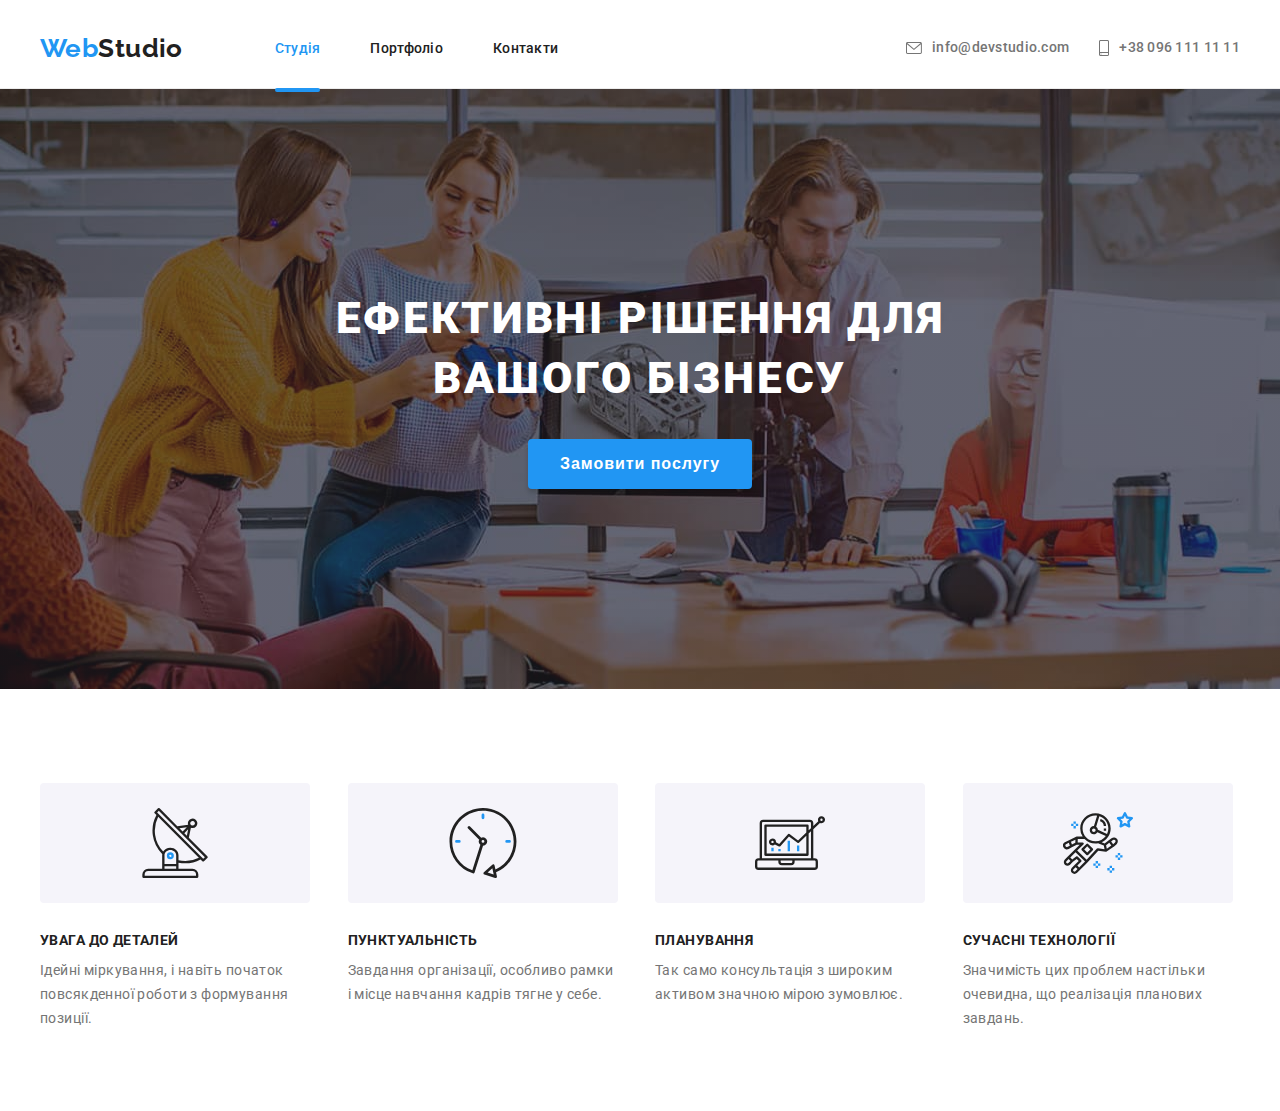
==== index.html @ a14f1b4a "Адаптує секцію Benefits" ====
<!DOCTYPE html>
<html lang="uk">

<head>
    <meta charset="UTF-8">
    <meta http-equiv="X-UA-Compatible" content="IE=edge">
    <meta name="viewport" content="width=device-width, initial-scale=1.0">
    <title>Webstudio</title>
    <link rel="stylesheet" href="https://cdnjs.cloudflare.com/ajax/libs/modern-normalize/1.1.0/modern-normalize.min.css"
        integrity="sha512-wpPYUAdjBVSE4KJnH1VR1HeZfpl1ub8YT/NKx4PuQ5NmX2tKuGu6U/JRp5y+Y8XG2tV+wKQpNHVUX03MfMFn9Q=="
        crossorigin="anonymous" referrerpolicy="no-referrer" />
    <link
        href="https://fonts.googleapis.com/css2?family=Raleway:wght@700&family=Roboto:wght@400;500;700;900&display=swap"
        rel="stylesheet" />
    <link rel="stylesheet" href="./css/main.min.css">
</head>

<body class="page">
    <header class="header">
        <div class="header__container container">
            <nav class="header__nav">
                <a class="logo" href="./index.html">Web<span class="header__logo">Studio</span></a>
                <ul class="header__list list">
                    <li><a class="header__item current" href="./index.html">Студія</a></li>
                    <li><a class="header__item" href="./portfolio.html">Портфоліо</a></li>
                    <li><a class="header__item" href="#">Контакти</a></li>
                </ul>
            </nav>

            <ul class="header__contacts list">
                <li class="header__contact-item">
                    <a class="header__email" href="mailto:info@devstudio.com" aria-label="mail">
                        <svg class="icon-mail" width="16" height="12">
                            <use href="./images/icons.svg#icon-envelope"></use>
                        </svg>
                        <span>info@devstudio.com</span>
                    </a>
                </li>
                <li class="header__contact-item">
                    <a class="contact__phone" href="tel:+380961111111">
                        <svg class="icon-phone" width="10" height="16">
                            <use href="./images/icons.svg#icon-smartphone"></use>
                        </svg>
                        <span>+38 096 111 11 11</span>
                    </a>
                </li>
            </ul>
        </div>
    </header>

    <main>
        <!-- hero -->
        <section class="hero">
            <div class="hero__content container">
                <h1 class="hero__title">Ефективні рішення для <br>вашого бізнесу</h1>
                <button class="hero__btn button" type="button" data-modal-open>Замовити послугу</button>
            </div>
        </section>

        <!-- benefits -->
        <section class="benefits section">
            <div class="benefits__content container">
                <h2 class="section__title visually-hidden">Наші переваги</h2>

                <ul class="benefits__list list">
                    <li class="benefits__item">
                        <div class="svg-box">
                            <svg class="icon-antenna" width="70" height="70">
                                <use href="./images/icons.svg#icon-antenna-1"></use>
                            </svg>
                        </div>
                        <div class="benefits__description">
                            <h3 class="benefits__item-title">УВАГА ДО ДЕТАЛЕЙ</h3>
                            <p class="benefits__text">Ідейні міркування, і навіть початок повсякденної роботи з формування
                                позиції.</p>
                        </div>
                    </li>
                    <li class="benefits__item">
                        <div class="svg-box">
                            <svg class="icon-clock-1" width="70" height="70">
                                <use href="./images/icons.svg#icon-clock-1"></use>
                            </svg>
                        </div>
                        <div class="benefits__description">
                            <h3 class="benefits__item-title">ПУНКТУАЛЬНІСТЬ</h3>
                            <p class="benefits__text">Завдання організації, особливо рамки і місце навчання кадрів тягне у себе.
                            </p>
                        </div>
                    </li>
                    <li class="benefits__item">
                        <div class="svg-box">
                            <svg class="icon-diagram-1" width="70" height="70">
                                <use href="./images/icons.svg#icon-diagram-1"></use>
                            </svg>
                        </div>
                        <div class="benefits__description">
                            <h3 class="benefits__item-title">ПЛАНУВАННЯ</h3>
                            <p class="benefits__text">Так само консультація з широким активом значною мірою зумовлює.</p>
                        </div>
                    </li>
                    <li class="benefits__item">
                        <div class="svg-box">
                            <svg class="icon-astronaut-1" width="70" height="70">
                                <use href="./images/icons.svg#icon-astronaut-1"></use>
                            </svg>
                        </div>
                        <div class="benefits__description">
                            <h3 class="benefits__item-title">СУЧАСНІ ТЕХНОЛОГІЇ</h3>
                            <p class="benefits__text">Значимість цих проблем настільки очевидна, що реалізація планових завдань.
                            </p>
                        </div>
                    </li>
                </ul>
            </div>
        </section>

        <!-- services -->
        <!-- <section class="services section">
            <div class="services__container container">
                <h2 class="section__title">Чим ми займаємося</h2>

                <ul class="services__list list">
                    <li class="services__items">
                        <div class="services__item">
                            <img class="services__img" src="./images/picture1.jpg" alt="Написання коду" width="370" />
                            <p class="services__description">Десктопні додатки</p>
                        </div>
                    </li>
                    <li class="services__items">
                        <div class="services__item">
                            <img class="services__img" src="./images/picture2.jpg" alt="Розробка мобільних додатків" width="370" />
                            <p class="services__description">Мобільні додатки</p>
                        </div>
                    </li>
                    <li class="services__items">
                        <div class="services__item">
                            <img class="services__img" src="./images/picture3.jpg" alt="Дизайн" width="370" />
                            <p class="services__description">Дизайнерські рішення</p>
                        </div>
                    </li>

                </ul>
            </div>
        </section> -->

        <!-- team -->
        <!-- <section class="team section">
            <div class="team__container container">
                <h2 class="section__title">Наша команда</h2>
        
                <ul class="team__list list">
                    <li class="team__member">
                        <img class="team__img" src="./images/team1.jpg" alt="Співробітник компанії" width="270" />
                        <div class="team__item">
                            <h3 class="team__name title">Ігор Дем'яненко</h3>
                            <p class="team__position">Product Designer</p>
                            <ul class="social-list">
                                <li class="social-link-item">
                                    <a class="social-link members-link" href="https://www.instagram.com/" aria-label="link to instagram">
                                        <svg class="icon-svg" width="20" height="20">
                                            <use href="./images/icons.svg#icon-instagram-2"></use>
                                        </svg>
                                    </a>
                                </li>
                                <li class="social-link-item">
                                    <a class="social-link members-link" href="https://www.twitter.com/" aria-label="link to twitter">
                                        <svg class="icon-svg" width="20" height="20">
                                            <use href="./images/icons.svg#icon-twitter-1"></use>
                                        </svg>
                                    </a>
                                </li>
                                <li class="social-link-item">
                                    <a class="social-link members-link" href="https://www.facebook.com/" aria-label="link to facebook">
                                        <svg class="icon-svg" width="20" height="20">
                                            <use href="./images/icons.svg#icon-facebook-1"></use>
                                        </svg>
                                    </a>
                                </li>
                                <li class="social-link-item">
                                    <a class="social-link members-link" href="https://www.linkedin.com/" aria-label="link to linkedin">
                                        <svg class="icon-svg" width="20" height="20">
                                            <use href="./images/icons.svg#icon-linkedin-1"></use>
                                        </svg>
                                    </a>
                                </li>
                            </ul>
                        </div>
                    </li>

                    <li class="team__member">
                        <img class="team__img" src="./images/team2.jpg" alt="Співробітник компанії" width="270" />
                        <div class="team__item">
                            <h3 class="team__name title">Ольга Рєпіна</h3>
                            <p class="team__position">Frontend Developer</p>
                            <ul class="social-list">
                                <li class="social-link-item">
                                    <a class="social-link members-link" href="https://www.instagram.com/" aria-label="link to instagram">
                                        <svg class="icon-svg" width="20" height="20">
                                            <use href="./images/icons.svg#icon-instagram-2"></use>
                                        </svg>
                                    </a>
                                </li>
                                <li class="social-link-item">
                                    <a class="social-link members-link" href="https://www.twitter.com/" aria-label="link to twitter">
                                        <svg class="icon-svg" width="20" height="20">
                                            <use href="./images/icons.svg#icon-twitter-1"></use>
                                        </svg>
                                    </a>
                                </li>
                                <li class="social-link-item">
                                    <a class="social-link members-link" href="https://www.facebook.com/" aria-label="link to facebook">
                                        <svg class="icon-svg" width="20" height="20">
                                            <use href="./images/icons.svg#icon-facebook-1"></use>
                                        </svg>
                                    </a>
                                </li>
                                <li class="social-link-item">
                                    <a class="social-link members-link" href="https://www.linkedin.com/" aria-label="link to linkedin">
                                        <svg class="icon-svg" width="20" height="20">
                                            <use href="./images/icons.svg#icon-linkedin-1"></use>
                                        </svg>
                                    </a>
                                </li>
                            </ul>
                        </div>
                    </li>
                    <li class="team__member">
                        <img class="team__img" src="./images/team3.jpg" alt="Співробітник компанії" width="270" />
                        <div class="team__item">
                            <h3 class="team__name title">Микола Тарасов</h3>
                            <p class="team__position">Marketing</p>
                            <ul class="social-list">
                                <li class="social-link-item">
                                    <a class="social-link members-link" href="https://www.instagram.com/" aria-label="link to instagram">
                                        <svg class="icon-svg" width="20" height="20">
                                            <use href="./images/icons.svg#icon-instagram-2"></use>
                                        </svg>
                                    </a>
                                </li>
                                <li class="social-link-item">
                                    <a class="social-link members-link" href="https://www.twitter.com/" aria-label="link to twitter">
                                        <svg class="icon-svg" width="20" height="20">
                                            <use href="./images/icons.svg#icon-twitter-1"></use>
                                        </svg>
                                    </a>
                                </li>
                                <li class="social-link-item">
                                    <a class="social-link members-link" href="https://www.facebook.com/" aria-label="link to facebook">
                                        <svg class="icon-svg" width="20" height="20">
                                            <use href="./images/icons.svg#icon-facebook-1"></use>
                                        </svg>
                                    </a>
                                </li>
                                <li class="social-link-item">
                                    <a class="social-link members-link" href="https://www.linkedin.com/" aria-label="link to linkedin">
                                        <svg class="icon-svg" width="20" height="20">
                                            <use href="./images/icons.svg#icon-linkedin-1"></use>
                                        </svg>
                                    </a>
                                </li>
                            </ul>
                        </div>
                    </li>
                    <li class="team__member">
                        <img class="team__img" src="./images/team4.jpg" alt="Співробітник компанії" width="270" />
                        <div class="team__item">
                            <h3 class="team__name title">Михайло Єрмаков</h3>
                            <p class="team__position">UI Designer</p>
                            <ul class="social-list">
                                <li class="social-link-item">
                                    <a class="social-link members-link" href="https://www.instagram.com/" aria-label="link to instagram">
                                        <svg class="icon-svg" width="20" height="20">
                                            <use href="./images/icons.svg#icon-instagram-2"></use>
                                        </svg>
                                    </a>
                                </li>
                                <li class="social-link-item">
                                    <a class="social-link members-link" href="https://www.twitter.com/" aria-label="link to twitter">
                                        <svg class="icon-svg" width="20" height="20">
                                            <use href="./images/icons.svg#icon-twitter-1"></use>
                                        </svg>
                                    </a>
                                </li>
                                <li class="social-link-item">
                                    <a class="social-link members-link" href="https://www.facebook.com/" aria-label="link to facebook">
                                        <svg class="icon-svg" width="20" height="20">
                                            <use href="./images/icons.svg#icon-facebook-1"></use>
                                        </svg>
                                    </a>
                                </li>
                                <li class="social-link-item">
                                    <a class="social-link members-link" href="https://www.linkedin.com/" aria-label="link to linkedin">
                                        <svg class="icon-svg" width="20" height="20">
                                            <use href="./images/icons.svg#icon-linkedin-1"></use>
                                        </svg>
                                    </a>
                                </li>
                            </ul>
                        </div>
                    </li>
                </ul>
            </div>
        </section> -->

        <!-- clients -->
        <!-- <section class="clients section">
            <div class="clients_container container">
                <h2 class="section__title">Постійні клієнти</h2>

                <ul class="clients__list">
                    <li class="clients__company">
                        <a href="#" class="company__link">
                            <svg class="company__svg" weight="41" height="46.7">
                            <use href="./images/icons.svg#icon-group"></use>
                        </svg>
                        </a>
                    </li>
                    <li class="clients__company">
                        <a href="#" class="company__link">
                            <svg class="company__svg" weight="40" height="52">
                            <use href="./images/icons.svg#icon-group5"></use>
                        </svg>
                        </a>
                    </li>
                    <li class="clients__company">
                        <a href="#" class="company__link">
                            <svg class="company__svg" weight="43.46" height="41.18">
                            <use href="./images/icons.svg#icon-group-1"></use>
                        </svg>
                        </a>
                    </li>
                    <li class="clients__company">
                        <a href="#" class="company__link">
                            <svg class="company__svg" weight="84.44" height="40.62">
                            <use href="./images/icons.svg#icon-group-2"></use>
                        </svg>
                        </a>
                    </li>
                    <li class="clients__company">
                        <a href="#" class="company__link">
                            <svg class="company__svg" weight="62.54" height="45.43">
                            <use href="./images/icons.svg#icon-group-3"></use>
                        </svg>
                        </a>
                    </li>
                    <li class="clients__company">
                        <a href="#" class="company__link">
                            <svg class="company__svg" weight="93.79" height="43.93">
                            <use href="./images/icons.svg#icon-group-4"></use>
                        </svg>
                        </a>
                    </li>
                </ul>
            </div>
        </section> -->
    </main>

    <!-- <footer class="footer">
        <div class="footer-content container">
            <div class="contacts">
                <a class="logo" href="./index.html">Web<span class="footer__logo">Studio</span>
                </a>

                <address>
                    <ul class="address coordinates list">
                        <li class="address-list"><a class="location"
                                href="https://www.google.com/maps/d/viewer?mid=10uSM3H-mIU3GznYo2szRIEphczw&hl=en_US&ll=50.42732700000001%2C30.538092&z=17"
                                target="_blank" rel="noopener noreferrer">м. Київ, пр-т Лесі Українки, 26</a></li>
                        <li class="address-list"><a class="address-title"
                                href="mailto:info@devstudio.com">info@devstudio.com</a>
                        </li>
                        <li class="address-list"><a class="address-title" href="tel:+380961111111">+38 096 111 11 11</a>
                        </li>
                    </ul>
                </address>
            </div>
            <div class="join">
                <h3 class="join-title">приєднуйтесь</h3>

                <ul class="social-list">
                    <li class="social-link-item">
                        <a class="social-link network-link" href="https://www.instagram.com/" aria-label="link to instagram">
                            <svg class="icon-svg" width="20" height="20">
                                <use href="./images/icons.svg#icon-instagram-2"></use>
                            </svg>
                        </a>
                    </li>
                    <li class="social-link-item">
                        <a class="social-link network-link" href="https://www.twitter.com/" aria-label="link to twitter">
                            <svg class="icon-svg" width="20" height="20">
                                <use href="./images/icons.svg#icon-twitter-1"></use>
                            </svg>
                        </a>
                    </li>
                    <li class="social-link-item">
                        <a class="social-link network-link" href="https://www.facebook.com/" aria-label="link to facebook">
                            <svg class="icon-svg" width="20" height="20">
                                <use href="./images/icons.svg#icon-facebook-1"></use>
                            </svg>
                        </a>
                    </li>
                    <li class="social-link-item">
                        <a class="social-link network-link" href="https://www.linkedin.com/" aria-label="link to linkedin">
                            <svg class="icon-svg" width="20" height="20">
                                <use href="./images/icons.svg#icon-linkedin-1"></use>
                            </svg>
                        </a>
                    </li>
                </ul>
            </div>

            <form class="subscribe-form">
                <h3 class="subscribe-title">Підпишіться на розсилку</h3>
                <div class="subscribe-items">
                    <input class="subscribe-input" type="mail" name="e-mail" id="subscribe-mail" placeholder="E-mail">
                    <button class="footer__btn button" type="submit">
                        <span class="subscribe-button-tittle">Підписатися</span>
                        <span class="subscribe-btn-icon">
                            <svg class="icon-letter" width="24" height="24">
                                <use class="subscribe-icon" href="./images/icons.svg#icon-letter"></use>
                            </svg>
                        </span>
                    </button>
                </div>
            </form>
        </div>
    </footer>

    <div class="backdrop is-hidden" data-modal>
        <div class="modal">
            <p class="modal-title">Залиште свої дані, ми вам передзвонимо</p>
            <button data-modal-close class="button-close">
                <svg class="icon-close" width="18" height="18">
                    <use href="./images/icons.svg#icon-icon-close"></use>
                </svg>
            </button>
            <form class="modal-form">
                <div class="form-group">
                    <label class="modal-label" for="user-name">Ім'я</label>
                    <input class="modal-input" type="text" name="name" id="user-name">
                    <svg class="icon-form" width="18" height="18">
                        <use href="./images/icons.svg#icon-icon-person"></use>
                    </svg>
                </div>
                <div class="form-group">
                    <label class="modal-label" for="user-phone">Телефон</label>
                    <input class="modal-input" type="tel" name="phone" id="user-phone">
                    <svg class="icon-form" width="18" height="18">
                        <use href="./images/icons.svg#icon-icon-phone"></use>
                    </svg>
                </div>
                <div class="form-group">
                    <label class="modal-label" for="user-email">Пошта</label>
                    <input class="modal-input" type="mail" name="email" id="user-email">
                    <svg class="icon-form" width="18" height="18">
                        <use href="./images/icons.svg#icon-icon-email"></use>
                    </svg>
                </div>
                <div class="form-box">
                    <label class="modal-label" for="user-comment">Коментар</label>
                    <textarea class="modal-textarea" name="comment" id="user-comment" placeholder="Введіть текст"></textarea>
                </div>

                <div class="form-agreement">
                    <label class="check-label" for="user-accept">
                        <input class="modal-checked visually-hidden" type="checkbox" name="accept" id="user-accept">
                        <span class="form-checkbox">
                            <svg class="icon-checked" width="16" height="15">
                                <use class="icon-vector" href="./images/icons.svg#icon-checkbox"></use>
                            </svg>
                        </span>
                        <span class="checkbox-text">Погоджуюся з розсилкою та приймаю</span>
                    </label>
                    <a href="#" class="checkbox-link">Умови договору</a>
                </div>

                <button class="form-button" type="submit">Відправити</button>
        </form>
        </div>
    </div>

    <script src="./js/modal.js"></script> -->
</body>

</html>
---- css/main.min.css ----
:root{--primary-text-color: #757575;--title-text-color: #212121;--hero-text-color: #FFFFFF;--acent-color: #2196F3;--filter-background-color: #F5F4FA;--cubic: cubic-bezier(0.4, 0, 0.2, 1)}ul{list-style:none;padding:0;margin:0}h1,h2,h3{margin:0}p{margin:0}.page{background-color:var(--hero-text-color);color:var(--primary-text-color);font-family:Roboto,sans-serif,Raleway,sans-serif;font-size:14px;letter-spacing:.03em;margin-left:auto;margin-right:auto}.container{width:100%;padding-left:15px;padding-right:15px;margin-left:auto;margin-right:auto}@media screen and (min-width: 480px){.container{max-width:480px}}@media screen and (min-width: 768px){.container{max-width:768px}}@media screen and (min-width: 1200px){.container{max-width:1200px}}.section{padding-top:94px;padding-bottom:94px}.visually-hidden{position:absolute;white-space:nowrap;width:1px;height:1px;overflow:hidden;border:0;padding:0;clip:rect(0 0 0 0);clip-path:inset(50%);margin:-1px}.list{list-style:none}.button{color:var(--hero-text-color);background-color:var(--acent-color);box-shadow:0px 4px 4px rgba(0,0,0,.15);cursor:pointer;border-radius:4px;border:none;font-size:16px;line-height:1.88;letter-spacing:.06em;font-weight:700}.social-list{display:flex;align-items:center;justify-content:center;gap:10px}.social-link{width:44px;height:44px;display:flex;align-items:center;justify-content:center;border-radius:50%}.header{border-bottom:1px solid #ececec}.header__logo{color:var(--title-text-color);padding-top:16px;padding-bottom:16px}@media screen and (min-width: 768px){.header__logo{padding-top:26px;padding-bottom:26px}}@media screen and (min-width: 1200px){.header__logo{padding-top:24px;padding-bottom:25px}}@media screen and (min-width: 768px){.header__container{display:flex;align-items:center;justify-content:center}.header__nav{display:flex;align-items:center;justify-content:center}.header__list{display:flex;align-items:center;justify-content:center;gap:50px;margin-left:87px}.header__item{position:relative;color:var(--title-text-color);font-weight:500;line-height:1.14;letter-spacing:.02em;text-decoration:none;transition:color 250ms var(--cubic)}.header__item:hover,.header__item:focus{color:var(--acent-color)}.current{color:var(--acent-color)}.current:after{display:block;position:absolute;content:"";width:100%;height:4px;border-radius:2px;background-color:var(--acent-color);left:0;top:100%}.header__item{padding-top:32px;padding-bottom:32px}.header__contacts a{color:var(--primary-text-color);font-weight:500;line-height:1.14;letter-spacing:.02em;text-decoration:none;transition:color 250ms var(--cubic)}.header__contacts a:hover,.header__contacts a:focus{color:var(--acent-color)}.header__email,.contact__phone{display:flex;justify-content:center;align-items:center;gap:10px}.icon-mail,.icon-phone{fill:currentColor}}@media screen and (min-width: 768px)and (max-width: 1199.98px){.header__contacts{margin-left:auto;padding-top:21px;padding-bottom:21px}.header__email{margin-bottom:10px}}@media screen and (min-width: 1200px){.header__list{margin-left:92px}.header__contacts{display:flex;align-items:center;gap:30px;margin-left:auto}.header__item,.header__email,.contact__phone{padding-top:32px;padding-bottom:32px}}.logo{color:var(--acent-color);font-family:Raleway,sans-serif;font-weight:700;font-size:26px;line-height:1.19;text-decoration:none}.hero{background-color:#2f303a;background-image:linear-gradient(rgba(47, 48, 58, 0.4), rgba(47, 48, 58, 0.4)),url(../images/heroback.jpg);background-size:480px 400px;background-repeat:no-repeat;background-position:center;text-align:center;margin-left:auto;margin-right:auto;padding-top:118px;padding-bottom:118px}.hero__title{color:var(--hero-text-color);font-weight:900;font-size:26px;line-height:1.62;letter-spacing:.06em;text-transform:uppercase;text-align:center;margin-bottom:30px}.hero__btn{padding:10px 32px}@media screen and (min-width: 480px)and (max-width: 1199.98px){.hero{background-size:768px 400px}}@media screen and (min-width: 1200px){.hero{background-size:1600px 600px;padding-top:200px;padding-bottom:200px}.hero__title{font-size:44px;line-height:1.36}}.benefits__list{display:flex;flex-wrap:wrap;gap:30px}@media screen and (min-width: 1200px){.benefits__list{align-items:center;justify-content:center}}.benefits__item{width:100%;height:226px}@media screen and (min-width: 768px){.benefits__item{width:calc((100% - 30px)/2)}}@media screen and (min-width: 1200px){.benefits__item{width:calc((100% - 90px)/4)}}.svg-box{display:flex;align-items:center;justify-content:center;background-color:var(--filter-background-color);background-position:center;border-radius:4px;width:450px;height:120px;margin-bottom:30px}@media screen and (min-width: 768px){.svg-box{width:354px}}@media screen and (min-width: 1200px){.svg-box{width:270px}}.benefits__item-title{color:var(--title-text-color);font-weight:700;font-size:14px;line-height:1.14;text-transform:uppercase;margin-bottom:10px}.benefits__text{color:var(--primary-text-color);line-height:1.71}@media screen and (min-width: 768px){.benefits__text{width:354px}}@media screen and (min-width: 1200px){.benefits__text{width:270px;margin:0}}.services{padding-top:0}.section__title{color:var(--title-text-color);font-weight:700;font-size:36px;line-height:1.17;text-align:center;margin-bottom:50px}.services__list{display:flex;align-items:center;gap:30px}.services__item{position:relative}.services__img{display:block;max-width:100%;height:auto}.services__description{position:absolute;color:var(--hero-text-color);background-color:rgba(47,48,58,.8);font-weight:700;font-size:14px;line-height:1.14;text-align:center;letter-spacing:.03em;text-transform:uppercase;width:370px;left:0;bottom:0;padding-top:27px;padding-bottom:27px}.team{background-color:var(--filter-background-color);margin-left:auto;margin-right:auto}.team__item{align-content:space-between;padding-top:30px;padding-bottom:30px}.team__list{display:flex;gap:30px}.team__member{background-color:var(--hero-text-color);box-shadow:0px 1px 3px rgba(0,0,0,.12),0px 1px 1px rgba(0,0,0,.14),0px 2px 1px rgba(0,0,0,.2);border-radius:0px 0px 4px 4px}.team__name{color:var(--title-text-color);font-weight:500;font-size:16px;line-height:1.19;text-align:center;margin-bottom:10px}.team__position{color:var(--primary-text-color);font-size:16px;line-height:1.19;text-align:center}.members-link{fill:#afb1b8;margin-top:16px;transition:background-color 250ms var(--cubic),fill 250ms var(--cubic)}.members-link:hover,.members-link:focus{background-color:var(--acent-color);fill:var(--hero-text-color)}.clients__list{display:flex;align-items:center;justify-content:center;gap:30px}.company__link{width:170px;height:92px;display:flex;align-items:center;justify-content:center;fill:#afb1b8;border:1px solid #afb1b8;border-radius:4px;transition:fill 250ms var(--cubic),border 250ms var(--cubic)}.company__link:hover,.company__link:focus{fill:var(--acent-color);border:1px solid var(--acent-color)}.footer{background-color:#2f303a;padding-top:60px;padding-bottom:60px;margin-left:auto;margin-right:auto}.footer__logo{color:var(--hero-text-color)}.address{margin-top:20px}.footer-content{display:flex;align-items:baseline}.location{color:var(--hero-text-color)}.address-title{color:rgba(255,255,255,.6)}.location,.address-title{font-style:normal;line-height:1.71;text-decoration:none;transition:color 250ms var(--cubic)}.address-list:not(:last-child){margin-bottom:9px}.coordinates .location:hover,.coordinates .location:focus{color:var(--acent-color)}.address-title:hover,.address-title:focus{color:var(--acent-color)}.join{margin-left:70px;width:206px}.join-title{color:var(--hero-text-color);font-weight:700;font-size:14px;line-height:1.14;text-transform:uppercase;margin-bottom:20px}.network-link{fill:var(--hero-text-color);background-color:rgba(255,255,255,.1);transition:background-color 250ms var(--cubic)}.network-link:hover,.network-link:focus{background-color:var(--acent-color)}.subscribe-form{margin-left:93px}.subscribe-items{display:flex;align-items:center;justify-content:center}.subscribe-title{color:var(--hero-text-color);font-weight:700;font-size:14px;line-height:1.14;text-transform:uppercase;margin-bottom:20px}.subscribe-input{color:var(--hero-text-color);background-color:rgba(0,0,0,0);width:358px;height:50px;font-size:16px;line-height:1.25;border:1px solid rgba(255,255,255,.3);filter:drop-shadow(0px 4px 4px rgba(0, 0, 0, 0.15));border-radius:4px;margin-right:12px;padding-left:16px}.subscribe-input::placeholder{font-size:16px;line-height:1.25;letter-spacing:.03em;color:rgba(255,255,255,.6)}.subscribe-input:focus+.subscribe-label{color:rgba(0,0,0,0)}.subscribe-input:hover,.subscribe-input:focus{border-color:var(--acent-color)}.icon-letter{vertical-align:middle}.footer__btn{display:flex;align-items:center;justify-content:center;width:200px;height:50px;padding:10px 28px}.subscribe-btn-icon{margin-left:10px}.contacts{width:231px}.backdrop{position:fixed;top:0;left:0;width:100%;height:100%;background-color:rgba(0,0,0,.2);visibility:visible;opacity:1;transition:opacity 250ms var(--cubic),visibility 250ms var(--cubic)}.backdrop.is-hidden{visibility:hidden;opacity:0;pointer-events:none}.backdrop.is-hidden .modal{transform:scale(0.6) translate(-50%, -50%)}.modal{position:absolute;top:50%;left:50%;transform:translate(-50%, -50%) scale(1);width:528px;height:581px;padding:40px;border-radius:4px;background-color:var(--hero-text-color);box-shadow:0px 1px 3px rgba(0,0,0,.12),0px 1px 1px rgba(0,0,0,.14),0px 2px 1px rgba(0,0,0,.2);transition:transform 250ms var(--cubic)}.modal-title{font-weight:700;font-size:20px;line-height:1.15;text-align:center;text-align:center;color:var(--title-text-color);margin-bottom:12px}.modal-form{display:flex;flex-direction:column}.modal-label{display:block;font-size:12px;line-height:1.17;letter-spacing:.01em;color:var(--primary-text-color);margin-bottom:4px}.modal-input,.modal-textarea{border:1px solid rgba(33,33,33,.2);border-radius:4px;width:100%;transition:border-color 250ms var(--cubic)}.modal-input:hover,.modal-textarea:hover,.modal-input:focus,.modal-textarea:focus{border-color:var(--acent-color)}.modal-input:hover+.icon-form,.modal-input:focus+.icon-form{fill:var(--acent-color)}.modal-input{padding:11px 12px 11px 42px;outline:rgba(0,0,0,0);cursor:pointer}.modal-textarea{padding:12px 16px;height:120px;resize:none;outline:rgba(0,0,0,0)}.modal-textarea::placeholder{font-size:12px;line-height:1.15;letter-spacing:.01em}.form-group{position:relative;margin-bottom:10px;cursor:pointer}.form-box{margin-bottom:20px}.icon-form{position:absolute;fill:var(--title-text-color);top:50%;left:12px;transition:fill 250ms var(--cubic);pointer-events:none}.button-close{display:flex;position:absolute;align-items:center;justify-content:center;width:30px;height:30px;top:8px;right:8px;border:1px solid rgba(0,0,0,.1);border-radius:50%;background-color:var(--hero-text-color);cursor:pointer}.button-close:hover .icon-close,.button-close:focus .icon-close{fill:var(--acent-color)}.icon-close{position:absolute;fill:#000;transition:fill 250ms var(--cubic)}.checkbox-link{text-decoration:underline;color:var(--acent-color)}.check-label{display:flex;align-items:center;font-size:14px;line-height:1.71;color:var(--primary-text-color);margin:4px}.form-checkbox{display:flex;align-items:center;justify-content:center;width:16px;height:15px;border:2px solid var(--title-text-color);border-radius:3px;margin-left:12px;margin-right:8px}.form-agreement{display:flex;align-items:center;justify-content:center;margin-bottom:30px}.modal-checked:checked+.form-checkbox{background-color:var(--acent-color);border:none}.modal-checked:checked+.form-checkbox .icon-checked{opacity:1}.icon-checked{fill:var(--hero-text-color);opacity:0;width:11px;height:8px}.checkbox-text{font-size:14px;line-height:1.71;color:var(--primary-text-color);margin-right:5px;cursor:pointer}.checkbox-link{font-size:14px;line-height:normal;color:--acent-color;border-bottom:1px solid;text-decoration:none;cursor:pointer}.form-button{display:block;margin:0 auto;width:200px;height:50px;font-weight:700;font-size:16px;line-height:1.88;letter-spacing:.06em;color:var(--hero-text-color);background-color:var(--acent-color);box-shadow:0px 4px 4px rgba(0,0,0,.15);border-radius:4px;border:rgba(0,0,0,0);cursor:pointer;transition:background-color 250ms var(--cubic)}.form-button:hover,.form-button:focus{background-color:#188ce8}.form-checked{display:flex;align-items:center;margin-bottom:30px}.button-nav{display:flex;align-items:center;gap:8px;margin-bottom:50px;justify-content:center}.button-nav-item{cursor:pointer;color:var(--title-text-color);background-color:var(--filter-background-color);font-weight:500;font-size:16px;line-height:1.62;border:rgba(0,0,0,0);padding:6px 22px;border-radius:4px;transition:color 250ms var(--cubic),background-color 250ms var(--cubic),box-shadow 250ms var(--cubic)}.button-nav-item:hover,.button-nav-item:focus{color:var(--hero-text-color);background-color:var(--acent-color);box-shadow:0px 3px 1px rgba(0,0,0,.1),0px 1px 2px rgba(0,0,0,.08),0px 2px 2px rgba(0,0,0,.12)}.description{position:relative;overflow:hidden}.description-text{position:absolute;padding:63px 24px;font-size:18px;line-height:1.56;letter-spacing:.03em;left:0;top:0;width:100%;height:100%;color:var(--hero-text-color);background-color:var(--acent-color);transform:translateY(100%);transition:transform 250ms var(--cubic)}.works-item:hover .description-text{transform:translateY(0)}.works{display:flex;flex-wrap:wrap;align-items:center;gap:30px}.work-link{text-decoration:none}.works-item{transition:transform 250ms var(--cubic),box-shadow 250ms var(--cubic)}.works-item:hover{box-shadow:0px 1px 1px rgba(0,0,0,.12),0px 4px 4px rgba(0,0,0,.06),1px 4px 6px rgba(0,0,0,.16)}.content-border{padding:20px 24px;border:1px solid #eee;border-top:rgba(0,0,0,0)}.works-title{color:var(--title-text-color);font-weight:700;font-size:18px;line-height:2;letter-spacing:.06em;margin-bottom:4px}.works-text{color:var(--primary-text-color);font-weight:400;font-size:16px;line-height:1.88}/*# sourceMappingURL=main.min.css.map */
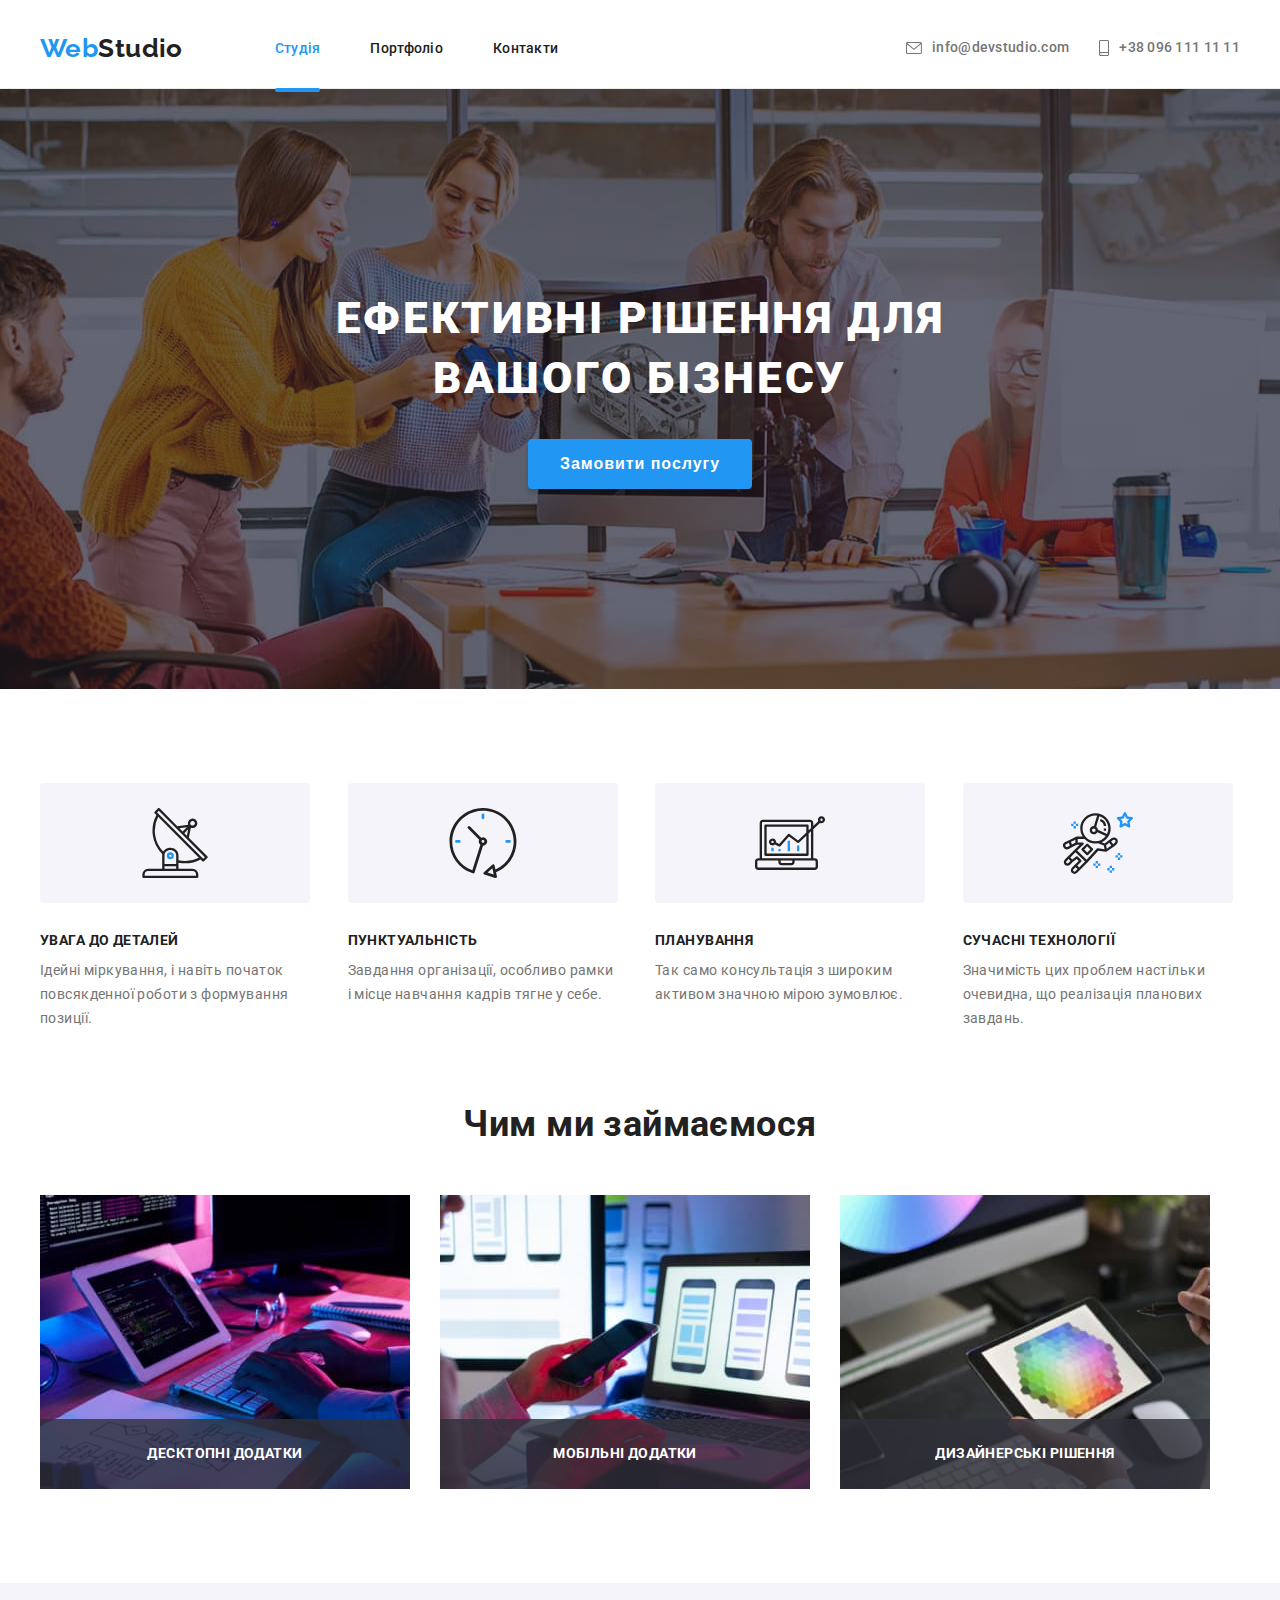
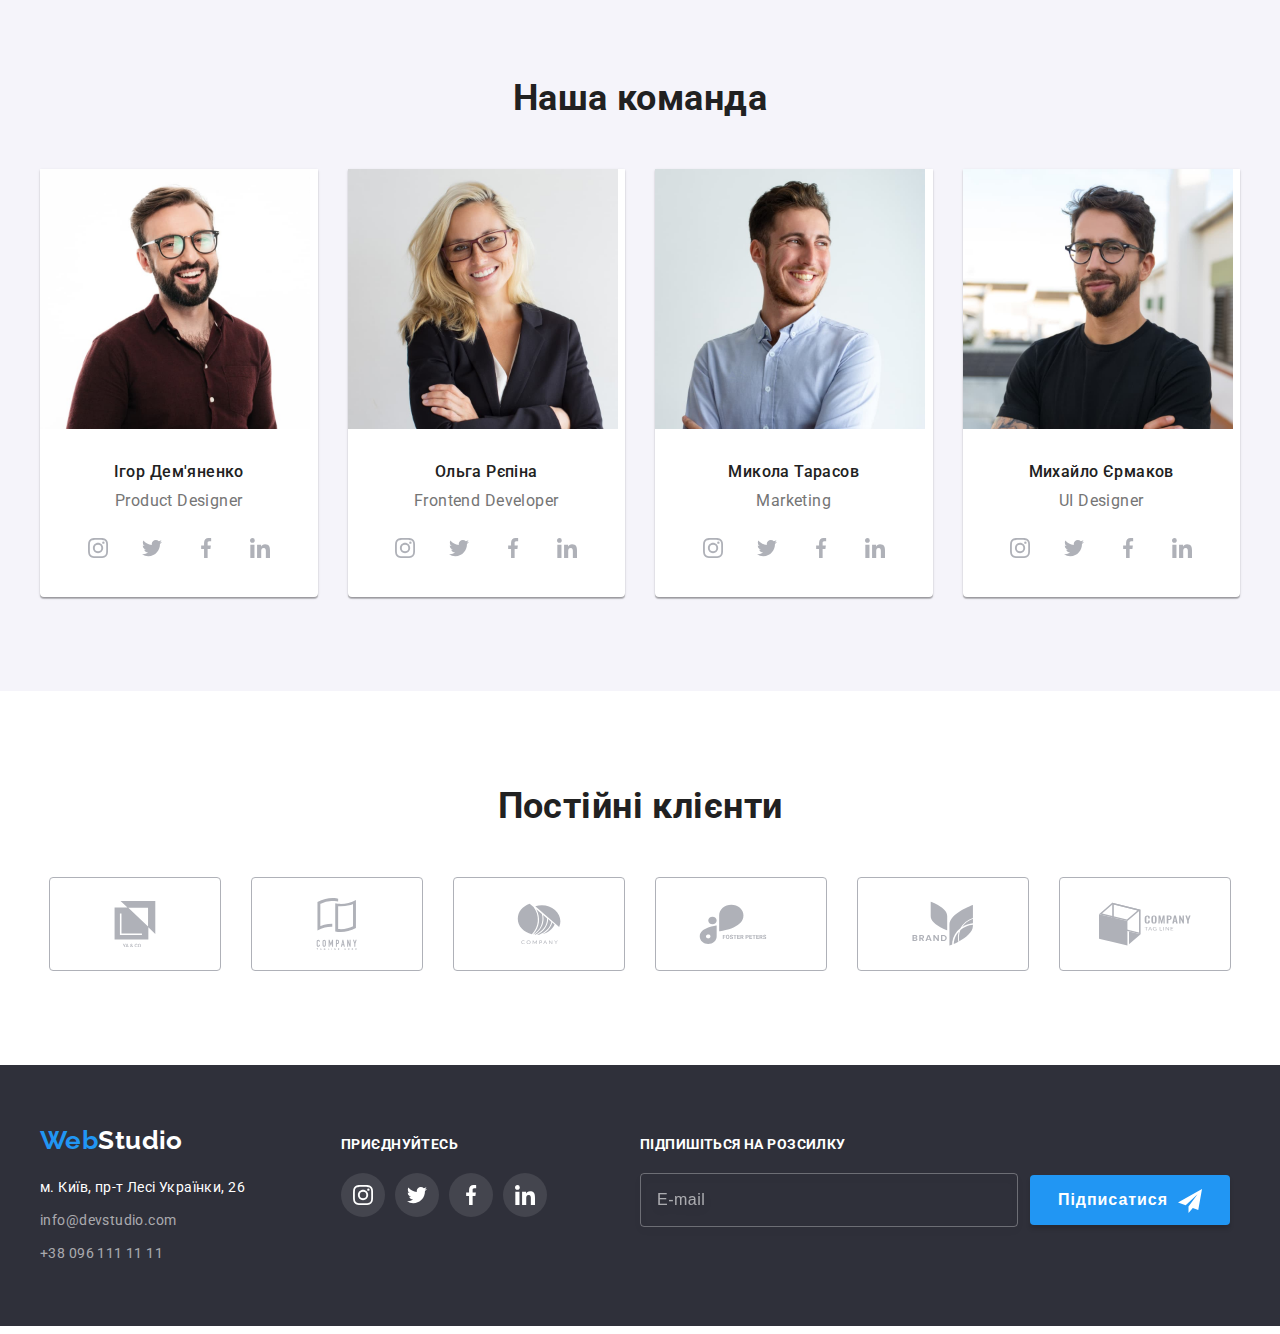
==== commit acc024f8: "Адаптує секції Team і Clients" ====
--- a/index.html
+++ b/index.html
@@ -115,7 +115,7 @@
         </section>
 
         <!-- services -->
-        <!-- <section class="services section">
+        <section class="services section">
             <div class="services__container container">
                 <h2 class="section__title">Чим ми займаємося</h2>
 
@@ -141,12 +141,12 @@
 
                 </ul>
             </div>
-        </section> -->
+        </section>
 
         <!-- team -->
-        <!-- <section class="team section">
+        <section class="team section">
             <div class="team__container container">
-                <h2 class="section__title">Наша команда</h2>
+                <h2 class="section__title team-tittle">Наша команда</h2>
         
                 <ul class="team__list list">
                     <li class="team__member">
@@ -300,12 +300,12 @@
                     </li>
                 </ul>
             </div>
-        </section> -->
+        </section>
 
         <!-- clients -->
-        <!-- <section class="clients section">
+        <section class="clients section">
             <div class="clients_container container">
-                <h2 class="section__title">Постійні клієнти</h2>
+                <h2 class="section__title clients__title">Постійні клієнти</h2>
 
                 <ul class="clients__list">
                     <li class="clients__company">
@@ -352,10 +352,10 @@
                     </li>
                 </ul>
             </div>
-        </section> -->
+        </section>
     </main>
 
-    <!-- <footer class="footer">
+    <footer class="footer">
         <div class="footer-content container">
             <div class="contacts">
                 <a class="logo" href="./index.html">Web<span class="footer__logo">Studio</span>
@@ -479,7 +479,7 @@
         </div>
     </div>
 
-    <script src="./js/modal.js"></script> -->
+    <script src="./js/modal.js"></script>
 </body>
 
 </html>--- a/css/main.min.css
+++ b/css/main.min.css
@@ -1 +1 @@
-:root{--primary-text-color: #757575;--title-text-color: #212121;--hero-text-color: #FFFFFF;--acent-color: #2196F3;--filter-background-color: #F5F4FA;--cubic: cubic-bezier(0.4, 0, 0.2, 1)}ul{list-style:none;padding:0;margin:0}h1,h2,h3{margin:0}p{margin:0}.page{background-color:var(--hero-text-color);color:var(--primary-text-color);font-family:Roboto,sans-serif,Raleway,sans-serif;font-size:14px;letter-spacing:.03em;margin-left:auto;margin-right:auto}.container{width:100%;padding-left:15px;padding-right:15px;margin-left:auto;margin-right:auto}@media screen and (min-width: 480px){.container{max-width:480px}}@media screen and (min-width: 768px){.container{max-width:768px}}@media screen and (min-width: 1200px){.container{max-width:1200px}}.section{padding-top:94px;padding-bottom:94px}.visually-hidden{position:absolute;white-space:nowrap;width:1px;height:1px;overflow:hidden;border:0;padding:0;clip:rect(0 0 0 0);clip-path:inset(50%);margin:-1px}.list{list-style:none}.button{color:var(--hero-text-color);background-color:var(--acent-color);box-shadow:0px 4px 4px rgba(0,0,0,.15);cursor:pointer;border-radius:4px;border:none;font-size:16px;line-height:1.88;letter-spacing:.06em;font-weight:700}.social-list{display:flex;align-items:center;justify-content:center;gap:10px}.social-link{width:44px;height:44px;display:flex;align-items:center;justify-content:center;border-radius:50%}.header{border-bottom:1px solid #ececec}.header__logo{color:var(--title-text-color);padding-top:16px;padding-bottom:16px}@media screen and (min-width: 768px){.header__logo{padding-top:26px;padding-bottom:26px}}@media screen and (min-width: 1200px){.header__logo{padding-top:24px;padding-bottom:25px}}@media screen and (min-width: 768px){.header__container{display:flex;align-items:center;justify-content:center}.header__nav{display:flex;align-items:center;justify-content:center}.header__list{display:flex;align-items:center;justify-content:center;gap:50px;margin-left:87px}.header__item{position:relative;color:var(--title-text-color);font-weight:500;line-height:1.14;letter-spacing:.02em;text-decoration:none;transition:color 250ms var(--cubic)}.header__item:hover,.header__item:focus{color:var(--acent-color)}.current{color:var(--acent-color)}.current:after{display:block;position:absolute;content:"";width:100%;height:4px;border-radius:2px;background-color:var(--acent-color);left:0;top:100%}.header__item{padding-top:32px;padding-bottom:32px}.header__contacts a{color:var(--primary-text-color);font-weight:500;line-height:1.14;letter-spacing:.02em;text-decoration:none;transition:color 250ms var(--cubic)}.header__contacts a:hover,.header__contacts a:focus{color:var(--acent-color)}.header__email,.contact__phone{display:flex;justify-content:center;align-items:center;gap:10px}.icon-mail,.icon-phone{fill:currentColor}}@media screen and (min-width: 768px)and (max-width: 1199.98px){.header__contacts{margin-left:auto;padding-top:21px;padding-bottom:21px}.header__email{margin-bottom:10px}}@media screen and (min-width: 1200px){.header__list{margin-left:92px}.header__contacts{display:flex;align-items:center;gap:30px;margin-left:auto}.header__item,.header__email,.contact__phone{padding-top:32px;padding-bottom:32px}}.logo{color:var(--acent-color);font-family:Raleway,sans-serif;font-weight:700;font-size:26px;line-height:1.19;text-decoration:none}.hero{background-color:#2f303a;background-image:linear-gradient(rgba(47, 48, 58, 0.4), rgba(47, 48, 58, 0.4)),url(../images/heroback.jpg);background-size:480px 400px;background-repeat:no-repeat;background-position:center;text-align:center;margin-left:auto;margin-right:auto;padding-top:118px;padding-bottom:118px}.hero__title{color:var(--hero-text-color);font-weight:900;font-size:26px;line-height:1.62;letter-spacing:.06em;text-transform:uppercase;text-align:center;margin-bottom:30px}.hero__btn{padding:10px 32px}@media screen and (min-width: 480px)and (max-width: 1199.98px){.hero{background-size:768px 400px}}@media screen and (min-width: 1200px){.hero{background-size:1600px 600px;padding-top:200px;padding-bottom:200px}.hero__title{font-size:44px;line-height:1.36}}.benefits__list{display:flex;flex-wrap:wrap;gap:30px}@media screen and (min-width: 1200px){.benefits__list{align-items:center;justify-content:center}}.benefits__item{width:100%;height:226px}@media screen and (min-width: 768px){.benefits__item{width:calc((100% - 30px)/2)}}@media screen and (min-width: 1200px){.benefits__item{width:calc((100% - 90px)/4)}}.svg-box{display:flex;align-items:center;justify-content:center;background-color:var(--filter-background-color);background-position:center;border-radius:4px;width:450px;height:120px;margin-bottom:30px}@media screen and (min-width: 768px){.svg-box{width:354px}}@media screen and (min-width: 1200px){.svg-box{width:270px}}.benefits__item-title{color:var(--title-text-color);font-weight:700;font-size:14px;line-height:1.14;text-transform:uppercase;margin-bottom:10px}.benefits__text{color:var(--primary-text-color);line-height:1.71}@media screen and (min-width: 768px){.benefits__text{width:354px}}@media screen and (min-width: 1200px){.benefits__text{width:270px;margin:0}}.services{padding-top:0}.section__title{color:var(--title-text-color);font-weight:700;font-size:36px;line-height:1.17;text-align:center;margin-bottom:50px}.services__list{display:flex;align-items:center;gap:30px}.services__item{position:relative}.services__img{display:block;max-width:100%;height:auto}.services__description{position:absolute;color:var(--hero-text-color);background-color:rgba(47,48,58,.8);font-weight:700;font-size:14px;line-height:1.14;text-align:center;letter-spacing:.03em;text-transform:uppercase;width:370px;left:0;bottom:0;padding-top:27px;padding-bottom:27px}.team{background-color:var(--filter-background-color);margin-left:auto;margin-right:auto}.team__item{align-content:space-between;padding-top:30px;padding-bottom:30px}.team__list{display:flex;gap:30px}.team__member{background-color:var(--hero-text-color);box-shadow:0px 1px 3px rgba(0,0,0,.12),0px 1px 1px rgba(0,0,0,.14),0px 2px 1px rgba(0,0,0,.2);border-radius:0px 0px 4px 4px}.team__name{color:var(--title-text-color);font-weight:500;font-size:16px;line-height:1.19;text-align:center;margin-bottom:10px}.team__position{color:var(--primary-text-color);font-size:16px;line-height:1.19;text-align:center}.members-link{fill:#afb1b8;margin-top:16px;transition:background-color 250ms var(--cubic),fill 250ms var(--cubic)}.members-link:hover,.members-link:focus{background-color:var(--acent-color);fill:var(--hero-text-color)}.clients__list{display:flex;align-items:center;justify-content:center;gap:30px}.company__link{width:170px;height:92px;display:flex;align-items:center;justify-content:center;fill:#afb1b8;border:1px solid #afb1b8;border-radius:4px;transition:fill 250ms var(--cubic),border 250ms var(--cubic)}.company__link:hover,.company__link:focus{fill:var(--acent-color);border:1px solid var(--acent-color)}.footer{background-color:#2f303a;padding-top:60px;padding-bottom:60px;margin-left:auto;margin-right:auto}.footer__logo{color:var(--hero-text-color)}.address{margin-top:20px}.footer-content{display:flex;align-items:baseline}.location{color:var(--hero-text-color)}.address-title{color:rgba(255,255,255,.6)}.location,.address-title{font-style:normal;line-height:1.71;text-decoration:none;transition:color 250ms var(--cubic)}.address-list:not(:last-child){margin-bottom:9px}.coordinates .location:hover,.coordinates .location:focus{color:var(--acent-color)}.address-title:hover,.address-title:focus{color:var(--acent-color)}.join{margin-left:70px;width:206px}.join-title{color:var(--hero-text-color);font-weight:700;font-size:14px;line-height:1.14;text-transform:uppercase;margin-bottom:20px}.network-link{fill:var(--hero-text-color);background-color:rgba(255,255,255,.1);transition:background-color 250ms var(--cubic)}.network-link:hover,.network-link:focus{background-color:var(--acent-color)}.subscribe-form{margin-left:93px}.subscribe-items{display:flex;align-items:center;justify-content:center}.subscribe-title{color:var(--hero-text-color);font-weight:700;font-size:14px;line-height:1.14;text-transform:uppercase;margin-bottom:20px}.subscribe-input{color:var(--hero-text-color);background-color:rgba(0,0,0,0);width:358px;height:50px;font-size:16px;line-height:1.25;border:1px solid rgba(255,255,255,.3);filter:drop-shadow(0px 4px 4px rgba(0, 0, 0, 0.15));border-radius:4px;margin-right:12px;padding-left:16px}.subscribe-input::placeholder{font-size:16px;line-height:1.25;letter-spacing:.03em;color:rgba(255,255,255,.6)}.subscribe-input:focus+.subscribe-label{color:rgba(0,0,0,0)}.subscribe-input:hover,.subscribe-input:focus{border-color:var(--acent-color)}.icon-letter{vertical-align:middle}.footer__btn{display:flex;align-items:center;justify-content:center;width:200px;height:50px;padding:10px 28px}.subscribe-btn-icon{margin-left:10px}.contacts{width:231px}.backdrop{position:fixed;top:0;left:0;width:100%;height:100%;background-color:rgba(0,0,0,.2);visibility:visible;opacity:1;transition:opacity 250ms var(--cubic),visibility 250ms var(--cubic)}.backdrop.is-hidden{visibility:hidden;opacity:0;pointer-events:none}.backdrop.is-hidden .modal{transform:scale(0.6) translate(-50%, -50%)}.modal{position:absolute;top:50%;left:50%;transform:translate(-50%, -50%) scale(1);width:528px;height:581px;padding:40px;border-radius:4px;background-color:var(--hero-text-color);box-shadow:0px 1px 3px rgba(0,0,0,.12),0px 1px 1px rgba(0,0,0,.14),0px 2px 1px rgba(0,0,0,.2);transition:transform 250ms var(--cubic)}.modal-title{font-weight:700;font-size:20px;line-height:1.15;text-align:center;text-align:center;color:var(--title-text-color);margin-bottom:12px}.modal-form{display:flex;flex-direction:column}.modal-label{display:block;font-size:12px;line-height:1.17;letter-spacing:.01em;color:var(--primary-text-color);margin-bottom:4px}.modal-input,.modal-textarea{border:1px solid rgba(33,33,33,.2);border-radius:4px;width:100%;transition:border-color 250ms var(--cubic)}.modal-input:hover,.modal-textarea:hover,.modal-input:focus,.modal-textarea:focus{border-color:var(--acent-color)}.modal-input:hover+.icon-form,.modal-input:focus+.icon-form{fill:var(--acent-color)}.modal-input{padding:11px 12px 11px 42px;outline:rgba(0,0,0,0);cursor:pointer}.modal-textarea{padding:12px 16px;height:120px;resize:none;outline:rgba(0,0,0,0)}.modal-textarea::placeholder{font-size:12px;line-height:1.15;letter-spacing:.01em}.form-group{position:relative;margin-bottom:10px;cursor:pointer}.form-box{margin-bottom:20px}.icon-form{position:absolute;fill:var(--title-text-color);top:50%;left:12px;transition:fill 250ms var(--cubic);pointer-events:none}.button-close{display:flex;position:absolute;align-items:center;justify-content:center;width:30px;height:30px;top:8px;right:8px;border:1px solid rgba(0,0,0,.1);border-radius:50%;background-color:var(--hero-text-color);cursor:pointer}.button-close:hover .icon-close,.button-close:focus .icon-close{fill:var(--acent-color)}.icon-close{position:absolute;fill:#000;transition:fill 250ms var(--cubic)}.checkbox-link{text-decoration:underline;color:var(--acent-color)}.check-label{display:flex;align-items:center;font-size:14px;line-height:1.71;color:var(--primary-text-color);margin:4px}.form-checkbox{display:flex;align-items:center;justify-content:center;width:16px;height:15px;border:2px solid var(--title-text-color);border-radius:3px;margin-left:12px;margin-right:8px}.form-agreement{display:flex;align-items:center;justify-content:center;margin-bottom:30px}.modal-checked:checked+.form-checkbox{background-color:var(--acent-color);border:none}.modal-checked:checked+.form-checkbox .icon-checked{opacity:1}.icon-checked{fill:var(--hero-text-color);opacity:0;width:11px;height:8px}.checkbox-text{font-size:14px;line-height:1.71;color:var(--primary-text-color);margin-right:5px;cursor:pointer}.checkbox-link{font-size:14px;line-height:normal;color:--acent-color;border-bottom:1px solid;text-decoration:none;cursor:pointer}.form-button{display:block;margin:0 auto;width:200px;height:50px;font-weight:700;font-size:16px;line-height:1.88;letter-spacing:.06em;color:var(--hero-text-color);background-color:var(--acent-color);box-shadow:0px 4px 4px rgba(0,0,0,.15);border-radius:4px;border:rgba(0,0,0,0);cursor:pointer;transition:background-color 250ms var(--cubic)}.form-button:hover,.form-button:focus{background-color:#188ce8}.form-checked{display:flex;align-items:center;margin-bottom:30px}.button-nav{display:flex;align-items:center;gap:8px;margin-bottom:50px;justify-content:center}.button-nav-item{cursor:pointer;color:var(--title-text-color);background-color:var(--filter-background-color);font-weight:500;font-size:16px;line-height:1.62;border:rgba(0,0,0,0);padding:6px 22px;border-radius:4px;transition:color 250ms var(--cubic),background-color 250ms var(--cubic),box-shadow 250ms var(--cubic)}.button-nav-item:hover,.button-nav-item:focus{color:var(--hero-text-color);background-color:var(--acent-color);box-shadow:0px 3px 1px rgba(0,0,0,.1),0px 1px 2px rgba(0,0,0,.08),0px 2px 2px rgba(0,0,0,.12)}.description{position:relative;overflow:hidden}.description-text{position:absolute;padding:63px 24px;font-size:18px;line-height:1.56;letter-spacing:.03em;left:0;top:0;width:100%;height:100%;color:var(--hero-text-color);background-color:var(--acent-color);transform:translateY(100%);transition:transform 250ms var(--cubic)}.works-item:hover .description-text{transform:translateY(0)}.works{display:flex;flex-wrap:wrap;align-items:center;gap:30px}.work-link{text-decoration:none}.works-item{transition:transform 250ms var(--cubic),box-shadow 250ms var(--cubic)}.works-item:hover{box-shadow:0px 1px 1px rgba(0,0,0,.12),0px 4px 4px rgba(0,0,0,.06),1px 4px 6px rgba(0,0,0,.16)}.content-border{padding:20px 24px;border:1px solid #eee;border-top:rgba(0,0,0,0)}.works-title{color:var(--title-text-color);font-weight:700;font-size:18px;line-height:2;letter-spacing:.06em;margin-bottom:4px}.works-text{color:var(--primary-text-color);font-weight:400;font-size:16px;line-height:1.88}/*# sourceMappingURL=main.min.css.map */+:root{--primary-text-color: #757575;--title-text-color: #212121;--hero-text-color: #FFFFFF;--acent-color: #2196F3;--filter-background-color: #F5F4FA;--cubic: cubic-bezier(0.4, 0, 0.2, 1)}ul{list-style:none;padding:0;margin:0}h1,h2,h3{margin:0}p{margin:0}.page{background-color:var(--hero-text-color);color:var(--primary-text-color);font-family:Roboto,sans-serif,Raleway,sans-serif;font-size:14px;letter-spacing:.03em;margin-left:auto;margin-right:auto}.container{width:100%;padding-left:15px;padding-right:15px;margin-left:auto;margin-right:auto}@media screen and (min-width: 480px){.container{max-width:480px}}@media screen and (min-width: 768px){.container{max-width:768px}}@media screen and (min-width: 1200px){.container{max-width:1200px}}.section{padding-top:60px;padding-bottom:60px}@media screen and (min-width: 1200px){.section{padding-top:94px;padding-bottom:94px}}.visually-hidden{position:absolute;white-space:nowrap;width:1px;height:1px;overflow:hidden;border:0;padding:0;clip:rect(0 0 0 0);clip-path:inset(50%);margin:-1px}.list{list-style:none}.button{color:var(--hero-text-color);background-color:var(--acent-color);box-shadow:0px 4px 4px rgba(0,0,0,.15);cursor:pointer;border-radius:4px;border:none;font-size:16px;line-height:1.88;letter-spacing:.06em;font-weight:700}.social-list{display:flex;align-items:center;justify-content:center;gap:10px}.social-link{width:44px;height:44px;display:flex;align-items:center;justify-content:center;border-radius:50%}.header{border-bottom:1px solid #ececec}.header__logo{color:var(--title-text-color);padding-top:16px;padding-bottom:16px}@media screen and (min-width: 768px){.header__logo{padding-top:26px;padding-bottom:26px}}@media screen and (min-width: 1200px){.header__logo{padding-top:24px;padding-bottom:25px}}@media screen and (min-width: 768px){.header__container{display:flex;align-items:center;justify-content:center}.header__nav{display:flex;align-items:center;justify-content:center}.header__list{display:flex;align-items:center;justify-content:center;gap:50px;margin-left:87px}.header__item{position:relative;color:var(--title-text-color);font-weight:500;line-height:1.14;letter-spacing:.02em;text-decoration:none;transition:color 250ms var(--cubic)}.header__item:hover,.header__item:focus{color:var(--acent-color)}.current{color:var(--acent-color)}.current:after{display:block;position:absolute;content:"";width:100%;height:4px;border-radius:2px;background-color:var(--acent-color);left:0;top:100%}.header__item{padding-top:32px;padding-bottom:32px}.header__contacts a{color:var(--primary-text-color);font-weight:500;line-height:1.14;letter-spacing:.02em;text-decoration:none;transition:color 250ms var(--cubic)}.header__contacts a:hover,.header__contacts a:focus{color:var(--acent-color)}.header__email,.contact__phone{display:flex;justify-content:center;align-items:center;gap:10px}.icon-mail,.icon-phone{fill:currentColor}}@media screen and (min-width: 768px)and (max-width: 1199.98px){.header__contacts{margin-left:auto;padding-top:21px;padding-bottom:21px}.header__email{margin-bottom:10px}}@media screen and (min-width: 1200px){.header__list{margin-left:92px}.header__contacts{display:flex;align-items:center;gap:30px;margin-left:auto}.header__item,.header__email,.contact__phone{padding-top:32px;padding-bottom:32px}}.logo{color:var(--acent-color);font-family:Raleway,sans-serif;font-weight:700;font-size:26px;line-height:1.19;text-decoration:none}.hero{background-color:#2f303a;background-image:linear-gradient(rgba(47, 48, 58, 0.4), rgba(47, 48, 58, 0.4)),url(../images/heroback.jpg);background-size:480px 400px;background-repeat:no-repeat;background-position:center;text-align:center;margin-left:auto;margin-right:auto;padding-top:118px;padding-bottom:118px}.hero__title{color:var(--hero-text-color);font-weight:900;font-size:26px;line-height:1.62;letter-spacing:.06em;text-transform:uppercase;text-align:center;margin-bottom:30px}.hero__btn{padding:10px 32px}@media screen and (min-width: 480px)and (max-width: 1199.98px){.hero{background-size:768px 400px}}@media screen and (min-width: 1200px){.hero{background-size:1600px 600px;padding-top:200px;padding-bottom:200px}.hero__title{font-size:44px;line-height:1.36}}.benefits__list{display:flex;flex-wrap:wrap;gap:30px}@media screen and (min-width: 1200px){.benefits__list{align-items:center;justify-content:center}}.benefits__item{width:100%;height:226px}@media screen and (min-width: 768px){.benefits__item{width:calc((100% - 30px)/2)}}@media screen and (min-width: 1200px){.benefits__item{width:calc((100% - 90px)/4)}}.svg-box{display:flex;align-items:center;justify-content:center;background-color:var(--filter-background-color);background-position:center;border-radius:4px;width:450px;height:120px;margin-bottom:30px}@media screen and (min-width: 768px){.svg-box{width:354px}}@media screen and (min-width: 1200px){.svg-box{width:270px}}.benefits__item-title{color:var(--title-text-color);font-weight:700;font-size:14px;line-height:1.14;text-transform:uppercase;margin-bottom:10px}.benefits__text{color:var(--primary-text-color);line-height:1.71}@media screen and (min-width: 768px){.benefits__text{width:354px}}@media screen and (min-width: 1200px){.benefits__text{width:270px;margin:0}}.services{display:none}@media screen and (min-width: 1200px){.services{display:flex;padding-top:0}.section__title{color:var(--title-text-color);font-weight:700;font-size:36px;line-height:1.17;text-align:center;margin-bottom:50px}.services__list{display:flex;align-items:center;gap:30px}.services__item{position:relative}.services__img{display:block;max-width:100%;height:auto}.services__description{position:absolute;color:var(--hero-text-color);background-color:rgba(47,48,58,.8);font-weight:700;font-size:14px;line-height:1.14;text-align:center;letter-spacing:.03em;text-transform:uppercase;width:370px;left:0;bottom:0;padding-top:27px;padding-bottom:27px}}.team{background-color:var(--filter-background-color);margin-left:auto;margin-right:auto}.team-tittle{color:var(--title-text-color);font-weight:700;font-size:28px;line-height:1.18;text-align:center;margin-bottom:30px}@media screen and (min-width: 1200px){.team-tittle{line-height:1.17;margin-bottom:50px;font-size:36px}}.team__list{display:flex;flex-wrap:wrap;gap:30px}@media screen and (min-width: 1200px){.team__list{display:flex;align-items:center}}.team__member{width:100%;height:622px;background-color:var(--hero-text-color);box-shadow:0px 1px 3px rgba(0,0,0,.12),0px 1px 1px rgba(0,0,0,.14),0px 2px 1px rgba(0,0,0,.2);border-radius:0px 0px 4px 4px}@media screen and (min-width: 768px){.team__member{width:calc((100% - 30px)/2);height:536px}}@media screen and (min-width: 1200px){.team__member{width:calc((100% - 90px)/4);height:428px}}.team__item{align-content:space-between;padding-top:30px;padding-bottom:24px}@media screen and (min-width: 1200px){.team__item{padding-bottom:30px}}.team__name{color:var(--title-text-color);font-weight:500;font-size:16px;line-height:1.19;text-align:center;margin-bottom:10px}.team__position{color:var(--primary-text-color);font-size:16px;line-height:1.19;text-align:center}.members-link{fill:#afb1b8;margin-top:16px;transition:background-color 250ms var(--cubic),fill 250ms var(--cubic)}.members-link:hover,.members-link:focus{background-color:var(--acent-color);fill:var(--hero-text-color)}.clients__title{color:var(--title-text-color);font-weight:700;font-size:28px;line-height:1.18;text-align:center;margin-bottom:30px}@media screen and (min-width: 1200px){.clients__title{font-size:36px;line-height:1.17;margin-bottom:50px}}.clients__list{display:flex;flex-wrap:wrap;align-items:center;justify-content:center;gap:30px;flex-basis:calc((100% - 30px)/2)}@media screen and (min-width: 768px){.clients__list{flex-basis:calc((100% - 60px)/3)}}@media screen and (min-width: 1200px){.clients__list{align-items:center;justify-content:center}}.company__link{width:210px;height:92px;display:flex;align-items:center;justify-content:center;fill:#afb1b8;border:1px solid #afb1b8;border-radius:4px;transition:fill 250ms var(--cubic),border 250ms var(--cubic)}.company__link:hover,.company__link:focus{fill:var(--acent-color);border:1px solid var(--acent-color)}@media screen and (min-width: 768px){.company__link{width:226px}}@media screen and (min-width: 1200px){.company__link{width:170px}}.footer{background-color:#2f303a;padding-top:60px;padding-bottom:60px;margin-left:auto;margin-right:auto}.footer__logo{color:var(--hero-text-color)}.address{margin-top:20px}.footer-content{display:flex;align-items:baseline}.location{color:var(--hero-text-color)}.address-title{color:rgba(255,255,255,.6)}.location,.address-title{font-style:normal;line-height:1.71;text-decoration:none;transition:color 250ms var(--cubic)}.address-list:not(:last-child){margin-bottom:9px}.coordinates .location:hover,.coordinates .location:focus{color:var(--acent-color)}.address-title:hover,.address-title:focus{color:var(--acent-color)}.join{margin-left:70px;width:206px}.join-title{color:var(--hero-text-color);font-weight:700;font-size:14px;line-height:1.14;text-transform:uppercase;margin-bottom:20px}.network-link{fill:var(--hero-text-color);background-color:rgba(255,255,255,.1);transition:background-color 250ms var(--cubic)}.network-link:hover,.network-link:focus{background-color:var(--acent-color)}.subscribe-form{margin-left:93px}.subscribe-items{display:flex;align-items:center;justify-content:center}.subscribe-title{color:var(--hero-text-color);font-weight:700;font-size:14px;line-height:1.14;text-transform:uppercase;margin-bottom:20px}.subscribe-input{color:var(--hero-text-color);background-color:rgba(0,0,0,0);width:358px;height:50px;font-size:16px;line-height:1.25;border:1px solid rgba(255,255,255,.3);filter:drop-shadow(0px 4px 4px rgba(0, 0, 0, 0.15));border-radius:4px;margin-right:12px;padding-left:16px}.subscribe-input::placeholder{font-size:16px;line-height:1.25;letter-spacing:.03em;color:rgba(255,255,255,.6)}.subscribe-input:focus+.subscribe-label{color:rgba(0,0,0,0)}.subscribe-input:hover,.subscribe-input:focus{border-color:var(--acent-color)}.icon-letter{vertical-align:middle}.footer__btn{display:flex;align-items:center;justify-content:center;width:200px;height:50px;padding:10px 28px}.subscribe-btn-icon{margin-left:10px}.contacts{width:231px}.backdrop{position:fixed;top:0;left:0;width:100%;height:100%;background-color:rgba(0,0,0,.2);visibility:visible;opacity:1;transition:opacity 250ms var(--cubic),visibility 250ms var(--cubic)}.backdrop.is-hidden{visibility:hidden;opacity:0;pointer-events:none}.backdrop.is-hidden .modal{transform:scale(0.6) translate(-50%, -50%)}.modal{position:absolute;top:50%;left:50%;transform:translate(-50%, -50%) scale(1);width:528px;height:581px;padding:40px;border-radius:4px;background-color:var(--hero-text-color);box-shadow:0px 1px 3px rgba(0,0,0,.12),0px 1px 1px rgba(0,0,0,.14),0px 2px 1px rgba(0,0,0,.2);transition:transform 250ms var(--cubic)}.modal-title{font-weight:700;font-size:20px;line-height:1.15;text-align:center;text-align:center;color:var(--title-text-color);margin-bottom:12px}.modal-form{display:flex;flex-direction:column}.modal-label{display:block;font-size:12px;line-height:1.17;letter-spacing:.01em;color:var(--primary-text-color);margin-bottom:4px}.modal-input,.modal-textarea{border:1px solid rgba(33,33,33,.2);border-radius:4px;width:100%;transition:border-color 250ms var(--cubic)}.modal-input:hover,.modal-textarea:hover,.modal-input:focus,.modal-textarea:focus{border-color:var(--acent-color)}.modal-input:hover+.icon-form,.modal-input:focus+.icon-form{fill:var(--acent-color)}.modal-input{padding:11px 12px 11px 42px;outline:rgba(0,0,0,0);cursor:pointer}.modal-textarea{padding:12px 16px;height:120px;resize:none;outline:rgba(0,0,0,0)}.modal-textarea::placeholder{font-size:12px;line-height:1.15;letter-spacing:.01em}.form-group{position:relative;margin-bottom:10px;cursor:pointer}.form-box{margin-bottom:20px}.icon-form{position:absolute;fill:var(--title-text-color);top:50%;left:12px;transition:fill 250ms var(--cubic);pointer-events:none}.button-close{display:flex;position:absolute;align-items:center;justify-content:center;width:30px;height:30px;top:8px;right:8px;border:1px solid rgba(0,0,0,.1);border-radius:50%;background-color:var(--hero-text-color);cursor:pointer}.button-close:hover .icon-close,.button-close:focus .icon-close{fill:var(--acent-color)}.icon-close{position:absolute;fill:#000;transition:fill 250ms var(--cubic)}.checkbox-link{text-decoration:underline;color:var(--acent-color)}.check-label{display:flex;align-items:center;font-size:14px;line-height:1.71;color:var(--primary-text-color);margin:4px}.form-checkbox{display:flex;align-items:center;justify-content:center;width:16px;height:15px;border:2px solid var(--title-text-color);border-radius:3px;margin-left:12px;margin-right:8px}.form-agreement{display:flex;align-items:center;justify-content:center;margin-bottom:30px}.modal-checked:checked+.form-checkbox{background-color:var(--acent-color);border:none}.modal-checked:checked+.form-checkbox .icon-checked{opacity:1}.icon-checked{fill:var(--hero-text-color);opacity:0;width:11px;height:8px}.checkbox-text{font-size:14px;line-height:1.71;color:var(--primary-text-color);margin-right:5px;cursor:pointer}.checkbox-link{font-size:14px;line-height:normal;color:--acent-color;border-bottom:1px solid;text-decoration:none;cursor:pointer}.form-button{display:block;margin:0 auto;width:200px;height:50px;font-weight:700;font-size:16px;line-height:1.88;letter-spacing:.06em;color:var(--hero-text-color);background-color:var(--acent-color);box-shadow:0px 4px 4px rgba(0,0,0,.15);border-radius:4px;border:rgba(0,0,0,0);cursor:pointer;transition:background-color 250ms var(--cubic)}.form-button:hover,.form-button:focus{background-color:#188ce8}.form-checked{display:flex;align-items:center;margin-bottom:30px}.button-nav{display:flex;align-items:center;gap:8px;margin-bottom:50px;justify-content:center}.button-nav-item{cursor:pointer;color:var(--title-text-color);background-color:var(--filter-background-color);font-weight:500;font-size:16px;line-height:1.62;border:rgba(0,0,0,0);padding:6px 22px;border-radius:4px;transition:color 250ms var(--cubic),background-color 250ms var(--cubic),box-shadow 250ms var(--cubic)}.button-nav-item:hover,.button-nav-item:focus{color:var(--hero-text-color);background-color:var(--acent-color);box-shadow:0px 3px 1px rgba(0,0,0,.1),0px 1px 2px rgba(0,0,0,.08),0px 2px 2px rgba(0,0,0,.12)}.description{position:relative;overflow:hidden}.description-text{position:absolute;padding:63px 24px;font-size:18px;line-height:1.56;letter-spacing:.03em;left:0;top:0;width:100%;height:100%;color:var(--hero-text-color);background-color:var(--acent-color);transform:translateY(100%);transition:transform 250ms var(--cubic)}.works-item:hover .description-text{transform:translateY(0)}.works{display:flex;flex-wrap:wrap;align-items:center;gap:30px}.work-link{text-decoration:none}.works-item{transition:transform 250ms var(--cubic),box-shadow 250ms var(--cubic)}.works-item:hover{box-shadow:0px 1px 1px rgba(0,0,0,.12),0px 4px 4px rgba(0,0,0,.06),1px 4px 6px rgba(0,0,0,.16)}.content-border{padding:20px 24px;border:1px solid #eee;border-top:rgba(0,0,0,0)}.works-title{color:var(--title-text-color);font-weight:700;font-size:18px;line-height:2;letter-spacing:.06em;margin-bottom:4px}.works-text{color:var(--primary-text-color);font-weight:400;font-size:16px;line-height:1.88}/*# sourceMappingURL=main.min.css.map */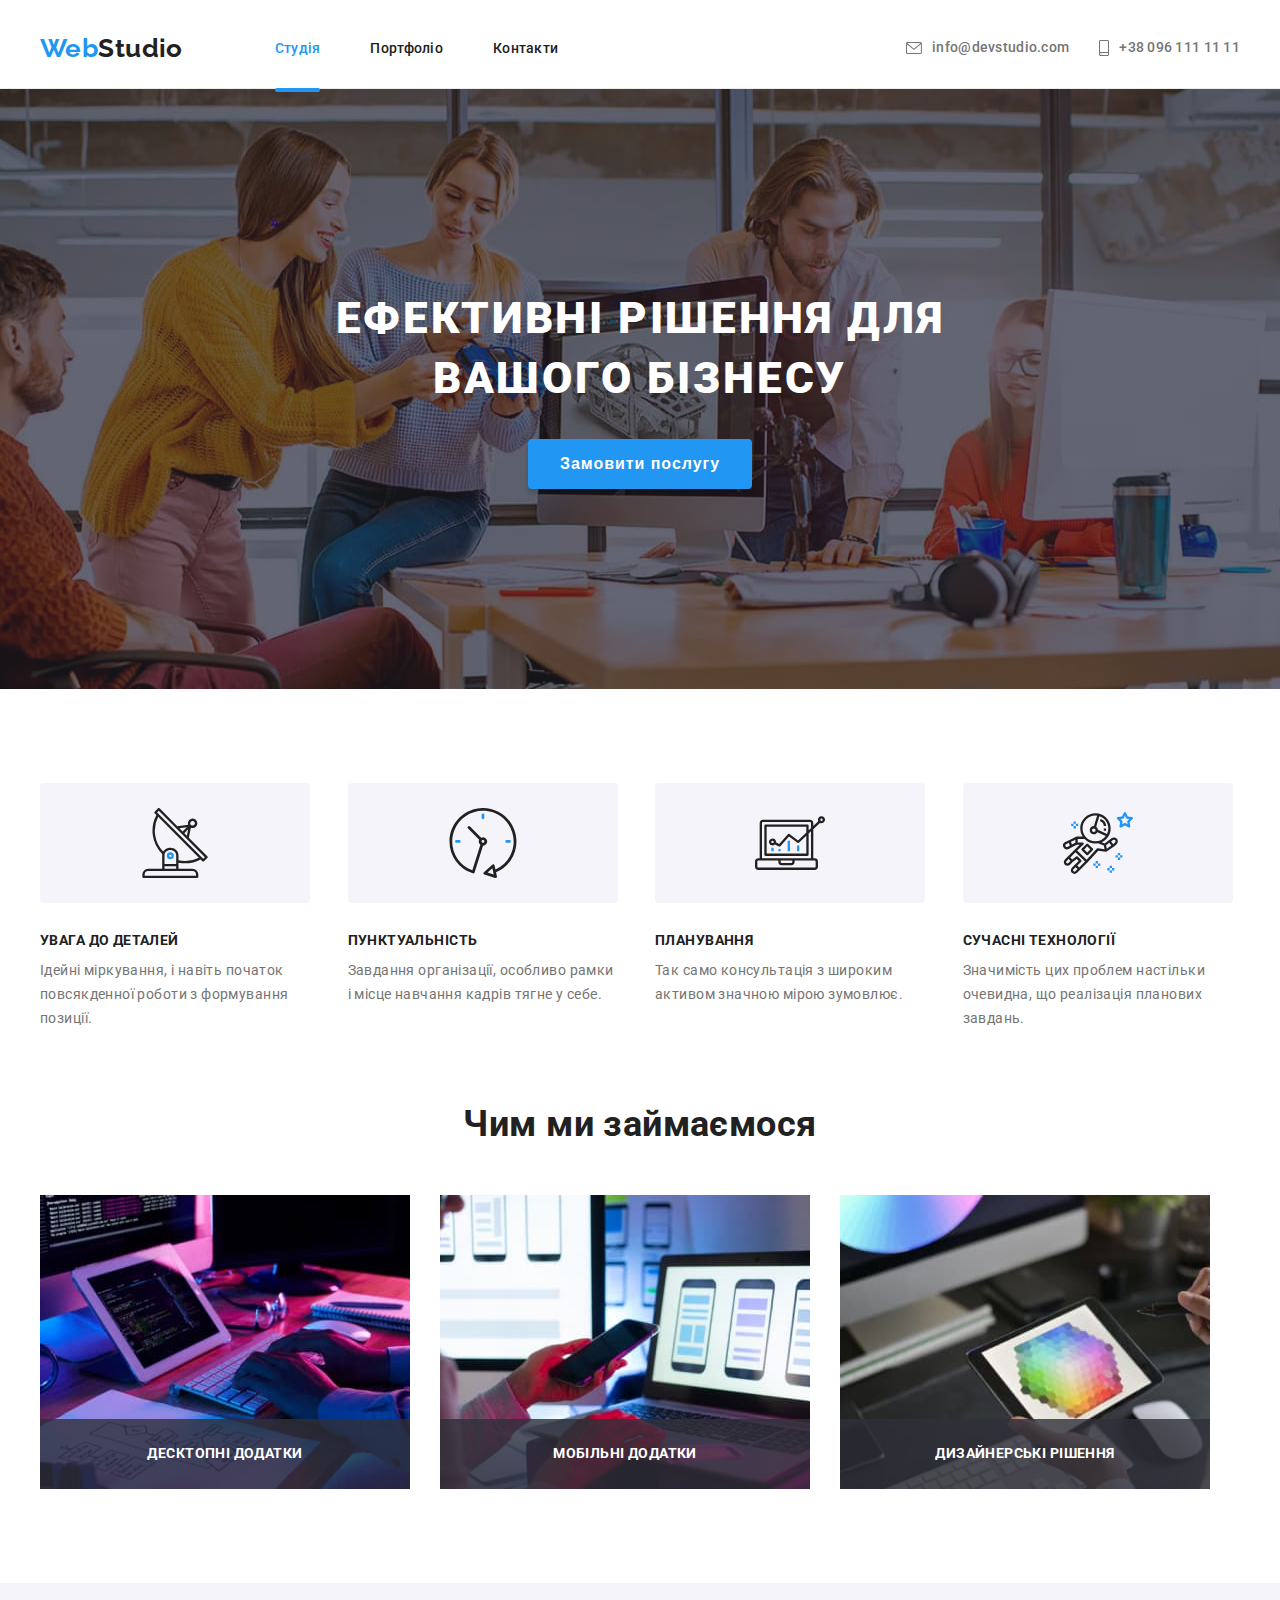
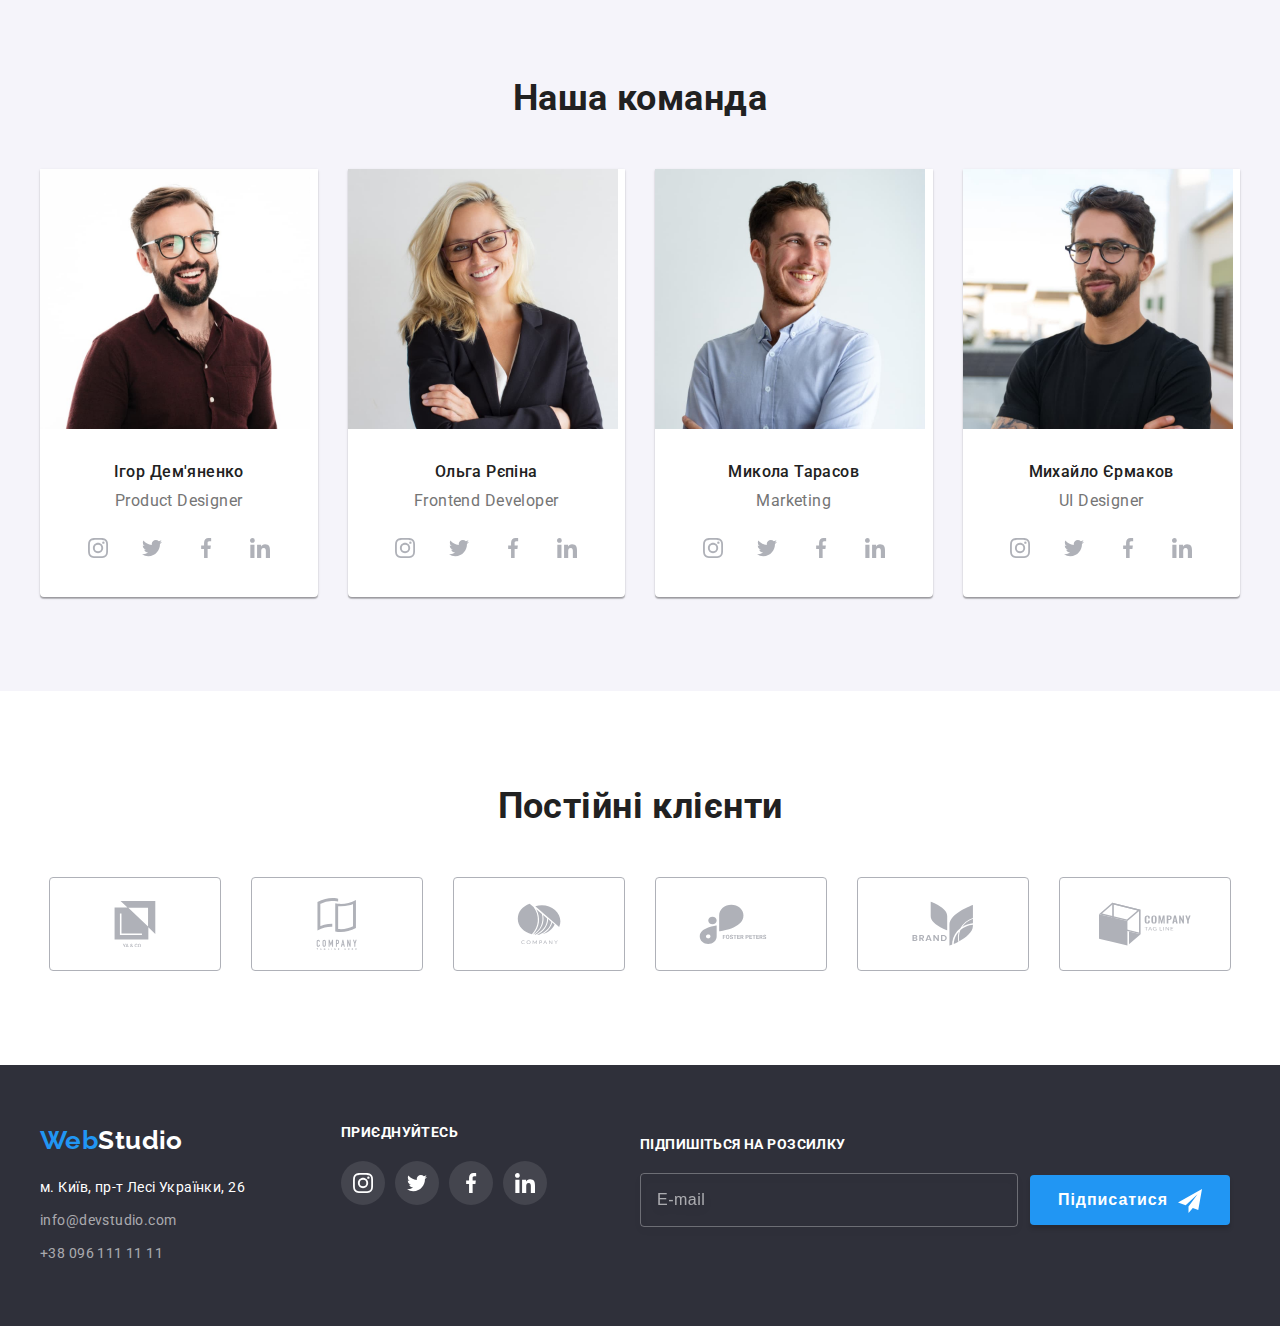
==== commit b65061dd: "Адаптує футер" ====
--- a/index.html
+++ b/index.html
@@ -357,56 +357,57 @@
 
     <footer class="footer">
         <div class="footer-content container">
-            <div class="contacts">
-                <a class="logo" href="./index.html">Web<span class="footer__logo">Studio</span>
-                </a>
-
-                <address>
-                    <ul class="address coordinates list">
-                        <li class="address-list"><a class="location"
-                                href="https://www.google.com/maps/d/viewer?mid=10uSM3H-mIU3GznYo2szRIEphczw&hl=en_US&ll=50.42732700000001%2C30.538092&z=17"
-                                target="_blank" rel="noopener noreferrer">м. Київ, пр-т Лесі Українки, 26</a></li>
-                        <li class="address-list"><a class="address-title"
-                                href="mailto:info@devstudio.com">info@devstudio.com</a>
+            <div class="footer__connection">
+                <div class="contacts">
+                    <a class="logo" href="./index.html">Web<span class="footer__logo">Studio</span>
+                    </a>
+                
+                    <address>
+                        <ul class="address coordinates list">
+                            <li class="address-list"><a class="location"
+                                    href="https://www.google.com/maps/d/viewer?mid=10uSM3H-mIU3GznYo2szRIEphczw&hl=en_US&ll=50.42732700000001%2C30.538092&z=17"
+                                    target="_blank" rel="noopener noreferrer">м. Київ, пр-т Лесі Українки, 26</a></li>
+                            <li class="address-list"><a class="address-title" href="mailto:info@devstudio.com">info@devstudio.com</a>
+                            </li>
+                            <li class="address-list"><a class="address-title" href="tel:+380961111111">+38 096 111 11 11</a>
+                            </li>
+                        </ul>
+                    </address>
+                </div>
+                <div class="join">
+                    <h3 class="join-title">приєднуйтесь</h3>
+                
+                    <ul class="social-list">
+                        <li class="social-link-item">
+                            <a class="social-link network-link" href="https://www.instagram.com/" aria-label="link to instagram">
+                                <svg class="icon-svg" width="20" height="20">
+                                    <use href="./images/icons.svg#icon-instagram-2"></use>
+                                </svg>
+                            </a>
                         </li>
-                        <li class="address-list"><a class="address-title" href="tel:+380961111111">+38 096 111 11 11</a>
+                        <li class="social-link-item">
+                            <a class="social-link network-link" href="https://www.twitter.com/" aria-label="link to twitter">
+                                <svg class="icon-svg" width="20" height="20">
+                                    <use href="./images/icons.svg#icon-twitter-1"></use>
+                                </svg>
+                            </a>
+                        </li>
+                        <li class="social-link-item">
+                            <a class="social-link network-link" href="https://www.facebook.com/" aria-label="link to facebook">
+                                <svg class="icon-svg" width="20" height="20">
+                                    <use href="./images/icons.svg#icon-facebook-1"></use>
+                                </svg>
+                            </a>
+                        </li>
+                        <li class="social-link-item">
+                            <a class="social-link network-link" href="https://www.linkedin.com/" aria-label="link to linkedin">
+                                <svg class="icon-svg" width="20" height="20">
+                                    <use href="./images/icons.svg#icon-linkedin-1"></use>
+                                </svg>
+                            </a>
                         </li>
                     </ul>
-                </address>
-            </div>
-            <div class="join">
-                <h3 class="join-title">приєднуйтесь</h3>
-
-                <ul class="social-list">
-                    <li class="social-link-item">
-                        <a class="social-link network-link" href="https://www.instagram.com/" aria-label="link to instagram">
-                            <svg class="icon-svg" width="20" height="20">
-                                <use href="./images/icons.svg#icon-instagram-2"></use>
-                            </svg>
-                        </a>
-                    </li>
-                    <li class="social-link-item">
-                        <a class="social-link network-link" href="https://www.twitter.com/" aria-label="link to twitter">
-                            <svg class="icon-svg" width="20" height="20">
-                                <use href="./images/icons.svg#icon-twitter-1"></use>
-                            </svg>
-                        </a>
-                    </li>
-                    <li class="social-link-item">
-                        <a class="social-link network-link" href="https://www.facebook.com/" aria-label="link to facebook">
-                            <svg class="icon-svg" width="20" height="20">
-                                <use href="./images/icons.svg#icon-facebook-1"></use>
-                            </svg>
-                        </a>
-                    </li>
-                    <li class="social-link-item">
-                        <a class="social-link network-link" href="https://www.linkedin.com/" aria-label="link to linkedin">
-                            <svg class="icon-svg" width="20" height="20">
-                                <use href="./images/icons.svg#icon-linkedin-1"></use>
-                            </svg>
-                        </a>
-                    </li>
-                </ul>
+                </div>
             </div>
 
             <form class="subscribe-form">
--- a/css/main.min.css
+++ b/css/main.min.css
@@ -1 +1 @@
-:root{--primary-text-color: #757575;--title-text-color: #212121;--hero-text-color: #FFFFFF;--acent-color: #2196F3;--filter-background-color: #F5F4FA;--cubic: cubic-bezier(0.4, 0, 0.2, 1)}ul{list-style:none;padding:0;margin:0}h1,h2,h3{margin:0}p{margin:0}.page{background-color:var(--hero-text-color);color:var(--primary-text-color);font-family:Roboto,sans-serif,Raleway,sans-serif;font-size:14px;letter-spacing:.03em;margin-left:auto;margin-right:auto}.container{width:100%;padding-left:15px;padding-right:15px;margin-left:auto;margin-right:auto}@media screen and (min-width: 480px){.container{max-width:480px}}@media screen and (min-width: 768px){.container{max-width:768px}}@media screen and (min-width: 1200px){.container{max-width:1200px}}.section{padding-top:60px;padding-bottom:60px}@media screen and (min-width: 1200px){.section{padding-top:94px;padding-bottom:94px}}.visually-hidden{position:absolute;white-space:nowrap;width:1px;height:1px;overflow:hidden;border:0;padding:0;clip:rect(0 0 0 0);clip-path:inset(50%);margin:-1px}.list{list-style:none}.button{color:var(--hero-text-color);background-color:var(--acent-color);box-shadow:0px 4px 4px rgba(0,0,0,.15);cursor:pointer;border-radius:4px;border:none;font-size:16px;line-height:1.88;letter-spacing:.06em;font-weight:700}.social-list{display:flex;align-items:center;justify-content:center;gap:10px}.social-link{width:44px;height:44px;display:flex;align-items:center;justify-content:center;border-radius:50%}.header{border-bottom:1px solid #ececec}.header__logo{color:var(--title-text-color);padding-top:16px;padding-bottom:16px}@media screen and (min-width: 768px){.header__logo{padding-top:26px;padding-bottom:26px}}@media screen and (min-width: 1200px){.header__logo{padding-top:24px;padding-bottom:25px}}@media screen and (min-width: 768px){.header__container{display:flex;align-items:center;justify-content:center}.header__nav{display:flex;align-items:center;justify-content:center}.header__list{display:flex;align-items:center;justify-content:center;gap:50px;margin-left:87px}.header__item{position:relative;color:var(--title-text-color);font-weight:500;line-height:1.14;letter-spacing:.02em;text-decoration:none;transition:color 250ms var(--cubic)}.header__item:hover,.header__item:focus{color:var(--acent-color)}.current{color:var(--acent-color)}.current:after{display:block;position:absolute;content:"";width:100%;height:4px;border-radius:2px;background-color:var(--acent-color);left:0;top:100%}.header__item{padding-top:32px;padding-bottom:32px}.header__contacts a{color:var(--primary-text-color);font-weight:500;line-height:1.14;letter-spacing:.02em;text-decoration:none;transition:color 250ms var(--cubic)}.header__contacts a:hover,.header__contacts a:focus{color:var(--acent-color)}.header__email,.contact__phone{display:flex;justify-content:center;align-items:center;gap:10px}.icon-mail,.icon-phone{fill:currentColor}}@media screen and (min-width: 768px)and (max-width: 1199.98px){.header__contacts{margin-left:auto;padding-top:21px;padding-bottom:21px}.header__email{margin-bottom:10px}}@media screen and (min-width: 1200px){.header__list{margin-left:92px}.header__contacts{display:flex;align-items:center;gap:30px;margin-left:auto}.header__item,.header__email,.contact__phone{padding-top:32px;padding-bottom:32px}}.logo{color:var(--acent-color);font-family:Raleway,sans-serif;font-weight:700;font-size:26px;line-height:1.19;text-decoration:none}.hero{background-color:#2f303a;background-image:linear-gradient(rgba(47, 48, 58, 0.4), rgba(47, 48, 58, 0.4)),url(../images/heroback.jpg);background-size:480px 400px;background-repeat:no-repeat;background-position:center;text-align:center;margin-left:auto;margin-right:auto;padding-top:118px;padding-bottom:118px}.hero__title{color:var(--hero-text-color);font-weight:900;font-size:26px;line-height:1.62;letter-spacing:.06em;text-transform:uppercase;text-align:center;margin-bottom:30px}.hero__btn{padding:10px 32px}@media screen and (min-width: 480px)and (max-width: 1199.98px){.hero{background-size:768px 400px}}@media screen and (min-width: 1200px){.hero{background-size:1600px 600px;padding-top:200px;padding-bottom:200px}.hero__title{font-size:44px;line-height:1.36}}.benefits__list{display:flex;flex-wrap:wrap;gap:30px}@media screen and (min-width: 1200px){.benefits__list{align-items:center;justify-content:center}}.benefits__item{width:100%;height:226px}@media screen and (min-width: 768px){.benefits__item{width:calc((100% - 30px)/2)}}@media screen and (min-width: 1200px){.benefits__item{width:calc((100% - 90px)/4)}}.svg-box{display:flex;align-items:center;justify-content:center;background-color:var(--filter-background-color);background-position:center;border-radius:4px;width:450px;height:120px;margin-bottom:30px}@media screen and (min-width: 768px){.svg-box{width:354px}}@media screen and (min-width: 1200px){.svg-box{width:270px}}.benefits__item-title{color:var(--title-text-color);font-weight:700;font-size:14px;line-height:1.14;text-transform:uppercase;margin-bottom:10px}.benefits__text{color:var(--primary-text-color);line-height:1.71}@media screen and (min-width: 768px){.benefits__text{width:354px}}@media screen and (min-width: 1200px){.benefits__text{width:270px;margin:0}}.services{display:none}@media screen and (min-width: 1200px){.services{display:flex;padding-top:0}.section__title{color:var(--title-text-color);font-weight:700;font-size:36px;line-height:1.17;text-align:center;margin-bottom:50px}.services__list{display:flex;align-items:center;gap:30px}.services__item{position:relative}.services__img{display:block;max-width:100%;height:auto}.services__description{position:absolute;color:var(--hero-text-color);background-color:rgba(47,48,58,.8);font-weight:700;font-size:14px;line-height:1.14;text-align:center;letter-spacing:.03em;text-transform:uppercase;width:370px;left:0;bottom:0;padding-top:27px;padding-bottom:27px}}.team{background-color:var(--filter-background-color);margin-left:auto;margin-right:auto}.team-tittle{color:var(--title-text-color);font-weight:700;font-size:28px;line-height:1.18;text-align:center;margin-bottom:30px}@media screen and (min-width: 1200px){.team-tittle{line-height:1.17;margin-bottom:50px;font-size:36px}}.team__list{display:flex;flex-wrap:wrap;gap:30px}@media screen and (min-width: 1200px){.team__list{display:flex;align-items:center}}.team__member{width:100%;height:622px;background-color:var(--hero-text-color);box-shadow:0px 1px 3px rgba(0,0,0,.12),0px 1px 1px rgba(0,0,0,.14),0px 2px 1px rgba(0,0,0,.2);border-radius:0px 0px 4px 4px}@media screen and (min-width: 768px){.team__member{width:calc((100% - 30px)/2);height:536px}}@media screen and (min-width: 1200px){.team__member{width:calc((100% - 90px)/4);height:428px}}.team__item{align-content:space-between;padding-top:30px;padding-bottom:24px}@media screen and (min-width: 1200px){.team__item{padding-bottom:30px}}.team__name{color:var(--title-text-color);font-weight:500;font-size:16px;line-height:1.19;text-align:center;margin-bottom:10px}.team__position{color:var(--primary-text-color);font-size:16px;line-height:1.19;text-align:center}.members-link{fill:#afb1b8;margin-top:16px;transition:background-color 250ms var(--cubic),fill 250ms var(--cubic)}.members-link:hover,.members-link:focus{background-color:var(--acent-color);fill:var(--hero-text-color)}.clients__title{color:var(--title-text-color);font-weight:700;font-size:28px;line-height:1.18;text-align:center;margin-bottom:30px}@media screen and (min-width: 1200px){.clients__title{font-size:36px;line-height:1.17;margin-bottom:50px}}.clients__list{display:flex;flex-wrap:wrap;align-items:center;justify-content:center;gap:30px;flex-basis:calc((100% - 30px)/2)}@media screen and (min-width: 768px){.clients__list{flex-basis:calc((100% - 60px)/3)}}@media screen and (min-width: 1200px){.clients__list{align-items:center;justify-content:center}}.company__link{width:210px;height:92px;display:flex;align-items:center;justify-content:center;fill:#afb1b8;border:1px solid #afb1b8;border-radius:4px;transition:fill 250ms var(--cubic),border 250ms var(--cubic)}.company__link:hover,.company__link:focus{fill:var(--acent-color);border:1px solid var(--acent-color)}@media screen and (min-width: 768px){.company__link{width:226px}}@media screen and (min-width: 1200px){.company__link{width:170px}}.footer{background-color:#2f303a;padding-top:60px;padding-bottom:60px;margin-left:auto;margin-right:auto}.footer__logo{color:var(--hero-text-color)}.address{margin-top:20px}.footer-content{display:flex;align-items:baseline}.location{color:var(--hero-text-color)}.address-title{color:rgba(255,255,255,.6)}.location,.address-title{font-style:normal;line-height:1.71;text-decoration:none;transition:color 250ms var(--cubic)}.address-list:not(:last-child){margin-bottom:9px}.coordinates .location:hover,.coordinates .location:focus{color:var(--acent-color)}.address-title:hover,.address-title:focus{color:var(--acent-color)}.join{margin-left:70px;width:206px}.join-title{color:var(--hero-text-color);font-weight:700;font-size:14px;line-height:1.14;text-transform:uppercase;margin-bottom:20px}.network-link{fill:var(--hero-text-color);background-color:rgba(255,255,255,.1);transition:background-color 250ms var(--cubic)}.network-link:hover,.network-link:focus{background-color:var(--acent-color)}.subscribe-form{margin-left:93px}.subscribe-items{display:flex;align-items:center;justify-content:center}.subscribe-title{color:var(--hero-text-color);font-weight:700;font-size:14px;line-height:1.14;text-transform:uppercase;margin-bottom:20px}.subscribe-input{color:var(--hero-text-color);background-color:rgba(0,0,0,0);width:358px;height:50px;font-size:16px;line-height:1.25;border:1px solid rgba(255,255,255,.3);filter:drop-shadow(0px 4px 4px rgba(0, 0, 0, 0.15));border-radius:4px;margin-right:12px;padding-left:16px}.subscribe-input::placeholder{font-size:16px;line-height:1.25;letter-spacing:.03em;color:rgba(255,255,255,.6)}.subscribe-input:focus+.subscribe-label{color:rgba(0,0,0,0)}.subscribe-input:hover,.subscribe-input:focus{border-color:var(--acent-color)}.icon-letter{vertical-align:middle}.footer__btn{display:flex;align-items:center;justify-content:center;width:200px;height:50px;padding:10px 28px}.subscribe-btn-icon{margin-left:10px}.contacts{width:231px}.backdrop{position:fixed;top:0;left:0;width:100%;height:100%;background-color:rgba(0,0,0,.2);visibility:visible;opacity:1;transition:opacity 250ms var(--cubic),visibility 250ms var(--cubic)}.backdrop.is-hidden{visibility:hidden;opacity:0;pointer-events:none}.backdrop.is-hidden .modal{transform:scale(0.6) translate(-50%, -50%)}.modal{position:absolute;top:50%;left:50%;transform:translate(-50%, -50%) scale(1);width:528px;height:581px;padding:40px;border-radius:4px;background-color:var(--hero-text-color);box-shadow:0px 1px 3px rgba(0,0,0,.12),0px 1px 1px rgba(0,0,0,.14),0px 2px 1px rgba(0,0,0,.2);transition:transform 250ms var(--cubic)}.modal-title{font-weight:700;font-size:20px;line-height:1.15;text-align:center;text-align:center;color:var(--title-text-color);margin-bottom:12px}.modal-form{display:flex;flex-direction:column}.modal-label{display:block;font-size:12px;line-height:1.17;letter-spacing:.01em;color:var(--primary-text-color);margin-bottom:4px}.modal-input,.modal-textarea{border:1px solid rgba(33,33,33,.2);border-radius:4px;width:100%;transition:border-color 250ms var(--cubic)}.modal-input:hover,.modal-textarea:hover,.modal-input:focus,.modal-textarea:focus{border-color:var(--acent-color)}.modal-input:hover+.icon-form,.modal-input:focus+.icon-form{fill:var(--acent-color)}.modal-input{padding:11px 12px 11px 42px;outline:rgba(0,0,0,0);cursor:pointer}.modal-textarea{padding:12px 16px;height:120px;resize:none;outline:rgba(0,0,0,0)}.modal-textarea::placeholder{font-size:12px;line-height:1.15;letter-spacing:.01em}.form-group{position:relative;margin-bottom:10px;cursor:pointer}.form-box{margin-bottom:20px}.icon-form{position:absolute;fill:var(--title-text-color);top:50%;left:12px;transition:fill 250ms var(--cubic);pointer-events:none}.button-close{display:flex;position:absolute;align-items:center;justify-content:center;width:30px;height:30px;top:8px;right:8px;border:1px solid rgba(0,0,0,.1);border-radius:50%;background-color:var(--hero-text-color);cursor:pointer}.button-close:hover .icon-close,.button-close:focus .icon-close{fill:var(--acent-color)}.icon-close{position:absolute;fill:#000;transition:fill 250ms var(--cubic)}.checkbox-link{text-decoration:underline;color:var(--acent-color)}.check-label{display:flex;align-items:center;font-size:14px;line-height:1.71;color:var(--primary-text-color);margin:4px}.form-checkbox{display:flex;align-items:center;justify-content:center;width:16px;height:15px;border:2px solid var(--title-text-color);border-radius:3px;margin-left:12px;margin-right:8px}.form-agreement{display:flex;align-items:center;justify-content:center;margin-bottom:30px}.modal-checked:checked+.form-checkbox{background-color:var(--acent-color);border:none}.modal-checked:checked+.form-checkbox .icon-checked{opacity:1}.icon-checked{fill:var(--hero-text-color);opacity:0;width:11px;height:8px}.checkbox-text{font-size:14px;line-height:1.71;color:var(--primary-text-color);margin-right:5px;cursor:pointer}.checkbox-link{font-size:14px;line-height:normal;color:--acent-color;border-bottom:1px solid;text-decoration:none;cursor:pointer}.form-button{display:block;margin:0 auto;width:200px;height:50px;font-weight:700;font-size:16px;line-height:1.88;letter-spacing:.06em;color:var(--hero-text-color);background-color:var(--acent-color);box-shadow:0px 4px 4px rgba(0,0,0,.15);border-radius:4px;border:rgba(0,0,0,0);cursor:pointer;transition:background-color 250ms var(--cubic)}.form-button:hover,.form-button:focus{background-color:#188ce8}.form-checked{display:flex;align-items:center;margin-bottom:30px}.button-nav{display:flex;align-items:center;gap:8px;margin-bottom:50px;justify-content:center}.button-nav-item{cursor:pointer;color:var(--title-text-color);background-color:var(--filter-background-color);font-weight:500;font-size:16px;line-height:1.62;border:rgba(0,0,0,0);padding:6px 22px;border-radius:4px;transition:color 250ms var(--cubic),background-color 250ms var(--cubic),box-shadow 250ms var(--cubic)}.button-nav-item:hover,.button-nav-item:focus{color:var(--hero-text-color);background-color:var(--acent-color);box-shadow:0px 3px 1px rgba(0,0,0,.1),0px 1px 2px rgba(0,0,0,.08),0px 2px 2px rgba(0,0,0,.12)}.description{position:relative;overflow:hidden}.description-text{position:absolute;padding:63px 24px;font-size:18px;line-height:1.56;letter-spacing:.03em;left:0;top:0;width:100%;height:100%;color:var(--hero-text-color);background-color:var(--acent-color);transform:translateY(100%);transition:transform 250ms var(--cubic)}.works-item:hover .description-text{transform:translateY(0)}.works{display:flex;flex-wrap:wrap;align-items:center;gap:30px}.work-link{text-decoration:none}.works-item{transition:transform 250ms var(--cubic),box-shadow 250ms var(--cubic)}.works-item:hover{box-shadow:0px 1px 1px rgba(0,0,0,.12),0px 4px 4px rgba(0,0,0,.06),1px 4px 6px rgba(0,0,0,.16)}.content-border{padding:20px 24px;border:1px solid #eee;border-top:rgba(0,0,0,0)}.works-title{color:var(--title-text-color);font-weight:700;font-size:18px;line-height:2;letter-spacing:.06em;margin-bottom:4px}.works-text{color:var(--primary-text-color);font-weight:400;font-size:16px;line-height:1.88}/*# sourceMappingURL=main.min.css.map */+:root{--primary-text-color: #757575;--title-text-color: #212121;--hero-text-color: #FFFFFF;--acent-color: #2196F3;--filter-background-color: #F5F4FA;--cubic: cubic-bezier(0.4, 0, 0.2, 1)}ul{list-style:none;padding:0;margin:0}h1,h2,h3{margin:0}p{margin:0}.page{background-color:var(--hero-text-color);color:var(--primary-text-color);font-family:Roboto,sans-serif,Raleway,sans-serif;font-size:14px;letter-spacing:.03em;margin-left:auto;margin-right:auto}.container{width:100%;padding-left:15px;padding-right:15px;margin-left:auto;margin-right:auto}@media screen and (min-width: 480px){.container{max-width:480px}}@media screen and (min-width: 768px){.container{max-width:768px}}@media screen and (min-width: 1200px){.container{max-width:1200px}}.section{padding-top:60px;padding-bottom:60px}@media screen and (min-width: 1200px){.section{padding-top:94px;padding-bottom:94px}}.visually-hidden{position:absolute;white-space:nowrap;width:1px;height:1px;overflow:hidden;border:0;padding:0;clip:rect(0 0 0 0);clip-path:inset(50%);margin:-1px}.list{list-style:none}.button{color:var(--hero-text-color);background-color:var(--acent-color);box-shadow:0px 4px 4px rgba(0,0,0,.15);cursor:pointer;border-radius:4px;border:none;font-size:16px;line-height:1.88;letter-spacing:.06em;font-weight:700}.social-list{display:flex;align-items:center;justify-content:center;gap:10px}.social-link{width:44px;height:44px;display:flex;align-items:center;justify-content:center;border-radius:50%}.header{border-bottom:1px solid #ececec}.header__logo{color:var(--title-text-color);padding-top:16px;padding-bottom:16px}@media screen and (min-width: 768px){.header__logo{padding-top:26px;padding-bottom:26px}}@media screen and (min-width: 1200px){.header__logo{padding-top:24px;padding-bottom:25px}}@media screen and (min-width: 768px){.header__container{display:flex;align-items:center;justify-content:center}.header__nav{display:flex;align-items:center;justify-content:center}.header__list{display:flex;align-items:center;justify-content:center;gap:50px;margin-left:87px}.header__item{position:relative;color:var(--title-text-color);font-weight:500;line-height:1.14;letter-spacing:.02em;text-decoration:none;transition:color 250ms var(--cubic)}.header__item:hover,.header__item:focus{color:var(--acent-color)}.current{color:var(--acent-color)}.current:after{display:block;position:absolute;content:"";width:100%;height:4px;border-radius:2px;background-color:var(--acent-color);left:0;top:100%}.header__item{padding-top:32px;padding-bottom:32px}.header__contacts a{color:var(--primary-text-color);font-weight:500;line-height:1.14;letter-spacing:.02em;text-decoration:none;transition:color 250ms var(--cubic)}.header__contacts a:hover,.header__contacts a:focus{color:var(--acent-color)}.header__email,.contact__phone{display:flex;justify-content:center;align-items:center;gap:10px}.icon-mail,.icon-phone{fill:currentColor}}@media screen and (min-width: 768px)and (max-width: 1199.98px){.header__contacts{margin-left:auto;padding-top:21px;padding-bottom:21px}.header__email{margin-bottom:10px}}@media screen and (min-width: 1200px){.header__list{margin-left:92px}.header__contacts{display:flex;align-items:center;gap:30px;margin-left:auto}.header__item,.header__email,.contact__phone{padding-top:32px;padding-bottom:32px}}.logo{color:var(--acent-color);font-family:Raleway,sans-serif;font-weight:700;font-size:26px;line-height:1.19;text-decoration:none}.hero{background-color:#2f303a;background-image:linear-gradient(rgba(47, 48, 58, 0.4), rgba(47, 48, 58, 0.4)),url(../images/heroback.jpg);background-size:480px 400px;background-repeat:no-repeat;background-position:center;text-align:center;margin-left:auto;margin-right:auto;padding-top:118px;padding-bottom:118px}.hero__title{color:var(--hero-text-color);font-weight:900;font-size:26px;line-height:1.62;letter-spacing:.06em;text-transform:uppercase;text-align:center;margin-bottom:30px}.hero__btn{padding:10px 32px}@media screen and (min-width: 480px)and (max-width: 1199.98px){.hero{background-size:768px 400px}}@media screen and (min-width: 1200px){.hero{background-size:1600px 600px;padding-top:200px;padding-bottom:200px}.hero__title{font-size:44px;line-height:1.36}}.benefits__list{display:flex;flex-wrap:wrap;gap:30px}@media screen and (min-width: 1200px){.benefits__list{align-items:center;justify-content:center}}.benefits__item{width:100%;height:226px}@media screen and (min-width: 768px){.benefits__item{width:calc((100% - 30px)/2)}}@media screen and (min-width: 1200px){.benefits__item{width:calc((100% - 90px)/4)}}.svg-box{display:flex;align-items:center;justify-content:center;background-color:var(--filter-background-color);background-position:center;border-radius:4px;width:450px;height:120px;margin-bottom:30px}@media screen and (min-width: 768px){.svg-box{width:354px}}@media screen and (min-width: 1200px){.svg-box{width:270px}}.benefits__item-title{color:var(--title-text-color);font-weight:700;font-size:14px;line-height:1.14;text-transform:uppercase;margin-bottom:10px}.benefits__text{color:var(--primary-text-color);line-height:1.71}@media screen and (min-width: 768px){.benefits__text{width:354px}}@media screen and (min-width: 1200px){.benefits__text{width:270px;margin:0}}.services{display:none}@media screen and (min-width: 1200px){.services{display:flex;padding-top:0}.section__title{color:var(--title-text-color);font-weight:700;font-size:36px;line-height:1.17;text-align:center;margin-bottom:50px}.services__list{display:flex;align-items:center;gap:30px}.services__item{position:relative}.services__img{display:block;max-width:100%;height:auto}.services__description{position:absolute;color:var(--hero-text-color);background-color:rgba(47,48,58,.8);font-weight:700;font-size:14px;line-height:1.14;text-align:center;letter-spacing:.03em;text-transform:uppercase;width:370px;left:0;bottom:0;padding-top:27px;padding-bottom:27px}}.team{background-color:var(--filter-background-color);margin-left:auto;margin-right:auto}.team-tittle{color:var(--title-text-color);font-weight:700;font-size:28px;line-height:1.18;text-align:center;margin-bottom:30px}@media screen and (min-width: 1200px){.team-tittle{line-height:1.17;margin-bottom:50px;font-size:36px}}.team__list{display:flex;flex-wrap:wrap;gap:30px}@media screen and (min-width: 1200px){.team__list{display:flex;align-items:center}}.team__member{width:100%;height:622px;background-color:var(--hero-text-color);box-shadow:0px 1px 3px rgba(0,0,0,.12),0px 1px 1px rgba(0,0,0,.14),0px 2px 1px rgba(0,0,0,.2);border-radius:0px 0px 4px 4px}@media screen and (min-width: 768px){.team__member{width:calc((100% - 30px)/2);height:536px}}@media screen and (min-width: 1200px){.team__member{width:calc((100% - 90px)/4);height:428px}}.team__item{align-content:space-between;padding-top:30px;padding-bottom:24px}@media screen and (min-width: 1200px){.team__item{padding-bottom:30px}}.team__name{color:var(--title-text-color);font-weight:500;font-size:16px;line-height:1.19;text-align:center;margin-bottom:10px}.team__position{color:var(--primary-text-color);font-size:16px;line-height:1.19;text-align:center}.members-link{fill:#afb1b8;margin-top:16px;transition:background-color 250ms var(--cubic),fill 250ms var(--cubic)}.members-link:hover,.members-link:focus{background-color:var(--acent-color);fill:var(--hero-text-color)}.clients__title{color:var(--title-text-color);font-weight:700;font-size:28px;line-height:1.18;text-align:center;margin-bottom:30px}@media screen and (min-width: 1200px){.clients__title{font-size:36px;line-height:1.17;margin-bottom:50px}}.clients__list{display:flex;flex-wrap:wrap;align-items:center;justify-content:center;gap:30px;flex-basis:calc((100% - 30px)/2)}@media screen and (min-width: 768px){.clients__list{flex-basis:calc((100% - 60px)/3)}}@media screen and (min-width: 1200px){.clients__list{align-items:center;justify-content:center}}.company__link{width:210px;height:92px;display:flex;align-items:center;justify-content:center;fill:#afb1b8;border:1px solid #afb1b8;border-radius:4px;transition:fill 250ms var(--cubic),border 250ms var(--cubic)}.company__link:hover,.company__link:focus{fill:var(--acent-color);border:1px solid var(--acent-color)}@media screen and (min-width: 768px){.company__link{width:226px}}@media screen and (min-width: 1200px){.company__link{width:170px}}.footer{background-color:#2f303a;padding-top:60px;padding-bottom:60px;margin-left:auto;margin-right:auto}.footer__logo{color:var(--hero-text-color)}.address{margin-top:20px}.footer-content{text-align:center}@media screen and (min-width: 1200px){.footer-content{display:flex;align-items:baseline;text-align:left}}@media screen and (min-width: 768px){.footer__connection{display:flex;justify-content:center;align-content:space-between}}.contacts{width:231px;margin-left:auto;margin-right:auto;margin-bottom:60px}@media screen and (min-width: 1200px){.contacts{margin-bottom:0}}.location{color:var(--hero-text-color)}.address-title{color:rgba(255,255,255,.6)}.location,.address-title{font-style:normal;line-height:1.71;text-decoration:none;transition:color 250ms var(--cubic)}.address-list:not(:last-child){margin-bottom:8px}@media screen and (min-width: 1200px){.address-list:not(:last-child){margin-bottom:9px}}.coordinates .location:hover,.coordinates .location:focus{color:var(--acent-color)}.address-title:hover,.address-title:focus{color:var(--acent-color)}.join{margin-left:auto;margin-right:auto;margin-bottom:60px;width:206px}@media screen and (min-width: 1200px){.join{margin-left:70px}}.join-title{color:var(--hero-text-color);font-weight:700;font-size:14px;line-height:1.14;text-transform:uppercase;margin-bottom:20px}.network-link{fill:var(--hero-text-color);background-color:rgba(255,255,255,.1);transition:background-color 250ms var(--cubic)}.network-link:hover,.network-link:focus{background-color:var(--acent-color)}@media screen and (min-width: 1200px){.subscribe-form{margin-left:93px}}@media screen and (min-width: 1200px){.subscribe-items{display:flex;align-items:center;justify-content:center}}.subscribe-title{color:var(--hero-text-color);font-weight:700;font-size:14px;line-height:1.14;text-transform:uppercase;margin-bottom:20px}.subscribe-input{color:var(--hero-text-color);background-color:rgba(0,0,0,0);width:450px;height:50px;font-size:16px;line-height:1.25;border:1px solid rgba(255,255,255,.3);filter:drop-shadow(0px 4px 4px rgba(0, 0, 0, 0.15));border-radius:4px;margin-right:12px;margin-bottom:20px;padding-left:16px}@media screen and (min-width: 1200px){.subscribe-input{width:358px;margin-bottom:0}}.subscribe-input::placeholder{font-size:16px;line-height:1.25;letter-spacing:.03em;color:rgba(255,255,255,.6)}.subscribe-input:focus+.subscribe-label{color:rgba(0,0,0,0)}.subscribe-input:hover,.subscribe-input:focus{border-color:var(--acent-color)}.icon-letter{vertical-align:middle}.footer__btn{display:flex;align-items:center;justify-content:center;width:200px;height:50px;padding:10px 28px;margin-left:auto;margin-right:auto}.subscribe-btn-icon{margin-left:10px}.backdrop{position:fixed;top:0;left:0;width:100%;height:100%;background-color:rgba(0,0,0,.2);visibility:visible;opacity:1;transition:opacity 250ms var(--cubic),visibility 250ms var(--cubic)}.backdrop.is-hidden{visibility:hidden;opacity:0;pointer-events:none}.backdrop.is-hidden .modal{transform:scale(0.6) translate(-50%, -50%)}.modal{position:absolute;top:50%;left:50%;transform:translate(-50%, -50%) scale(1);width:528px;height:581px;padding:40px;border-radius:4px;background-color:var(--hero-text-color);box-shadow:0px 1px 3px rgba(0,0,0,.12),0px 1px 1px rgba(0,0,0,.14),0px 2px 1px rgba(0,0,0,.2);transition:transform 250ms var(--cubic)}.modal-title{font-weight:700;font-size:20px;line-height:1.15;text-align:center;text-align:center;color:var(--title-text-color);margin-bottom:12px}.modal-form{display:flex;flex-direction:column}.modal-label{display:block;font-size:12px;line-height:1.17;letter-spacing:.01em;color:var(--primary-text-color);margin-bottom:4px}.modal-input,.modal-textarea{border:1px solid rgba(33,33,33,.2);border-radius:4px;width:100%;transition:border-color 250ms var(--cubic)}.modal-input:hover,.modal-textarea:hover,.modal-input:focus,.modal-textarea:focus{border-color:var(--acent-color)}.modal-input:hover+.icon-form,.modal-input:focus+.icon-form{fill:var(--acent-color)}.modal-input{padding:11px 12px 11px 42px;outline:rgba(0,0,0,0);cursor:pointer}.modal-textarea{padding:12px 16px;height:120px;resize:none;outline:rgba(0,0,0,0)}.modal-textarea::placeholder{font-size:12px;line-height:1.15;letter-spacing:.01em}.form-group{position:relative;margin-bottom:10px;cursor:pointer}.form-box{margin-bottom:20px}.icon-form{position:absolute;fill:var(--title-text-color);top:50%;left:12px;transition:fill 250ms var(--cubic);pointer-events:none}.button-close{display:flex;position:absolute;align-items:center;justify-content:center;width:30px;height:30px;top:8px;right:8px;border:1px solid rgba(0,0,0,.1);border-radius:50%;background-color:var(--hero-text-color);cursor:pointer}.button-close:hover .icon-close,.button-close:focus .icon-close{fill:var(--acent-color)}.icon-close{position:absolute;fill:#000;transition:fill 250ms var(--cubic)}.checkbox-link{text-decoration:underline;color:var(--acent-color)}.check-label{display:flex;align-items:center;font-size:14px;line-height:1.71;color:var(--primary-text-color);margin:4px}.form-checkbox{display:flex;align-items:center;justify-content:center;width:16px;height:15px;border:2px solid var(--title-text-color);border-radius:3px;margin-left:12px;margin-right:8px}.form-agreement{display:flex;align-items:center;justify-content:center;margin-bottom:30px}.modal-checked:checked+.form-checkbox{background-color:var(--acent-color);border:none}.modal-checked:checked+.form-checkbox .icon-checked{opacity:1}.icon-checked{fill:var(--hero-text-color);opacity:0;width:11px;height:8px}.checkbox-text{font-size:14px;line-height:1.71;color:var(--primary-text-color);margin-right:5px;cursor:pointer}.checkbox-link{font-size:14px;line-height:normal;color:--acent-color;border-bottom:1px solid;text-decoration:none;cursor:pointer}.form-button{display:block;margin:0 auto;width:200px;height:50px;font-weight:700;font-size:16px;line-height:1.88;letter-spacing:.06em;color:var(--hero-text-color);background-color:var(--acent-color);box-shadow:0px 4px 4px rgba(0,0,0,.15);border-radius:4px;border:rgba(0,0,0,0);cursor:pointer;transition:background-color 250ms var(--cubic)}.form-button:hover,.form-button:focus{background-color:#188ce8}.form-checked{display:flex;align-items:center;margin-bottom:30px}.button-nav{display:flex;flex-wrap:wrap;align-items:left;justify-content:left;gap:8px;margin-bottom:40px}@media screen and (min-width: 768px){.button-nav{align-items:center;justify-content:center;margin-bottom:30px}}@media screen and (min-width: 1200px){.button-nav{margin-bottom:50px}}.button-nav-item{cursor:pointer;color:var(--title-text-color);background-color:var(--filter-background-color);font-weight:500;font-size:16px;line-height:1.62;border:rgba(0,0,0,0);padding:6px 22px;border-radius:4px;transition:color 250ms var(--cubic),background-color 250ms var(--cubic),box-shadow 250ms var(--cubic)}.button-nav-item:hover,.button-nav-item:focus{color:var(--hero-text-color);background-color:var(--acent-color);box-shadow:0px 3px 1px rgba(0,0,0,.1),0px 1px 2px rgba(0,0,0,.08),0px 2px 2px rgba(0,0,0,.12)}.description{position:relative;overflow:hidden}.description-text{position:absolute;padding:63px 24px;font-size:18px;line-height:1.56;letter-spacing:.03em;left:0;top:0;width:100%;height:100%;color:var(--hero-text-color);background-color:var(--acent-color);transform:translateY(100%);transition:transform 250ms var(--cubic)}.works-item:hover .description-text{transform:translateY(0)}.works{display:flex;flex-wrap:wrap;align-items:center;gap:30px}.work-link{text-decoration:none}.works-item{transition:transform 250ms var(--cubic),box-shadow 250ms var(--cubic)}.works-item:hover{box-shadow:0px 1px 1px rgba(0,0,0,.12),0px 4px 4px rgba(0,0,0,.06),1px 4px 6px rgba(0,0,0,.16)}.content-border{padding:20px 24px;border:1px solid #eee;border-top:rgba(0,0,0,0)}.works-title{color:var(--title-text-color);font-weight:700;font-size:18px;line-height:2;letter-spacing:.06em;margin-bottom:4px}.works-text{color:var(--primary-text-color);font-weight:400;font-size:16px;line-height:1.88}/*# sourceMappingURL=main.min.css.map */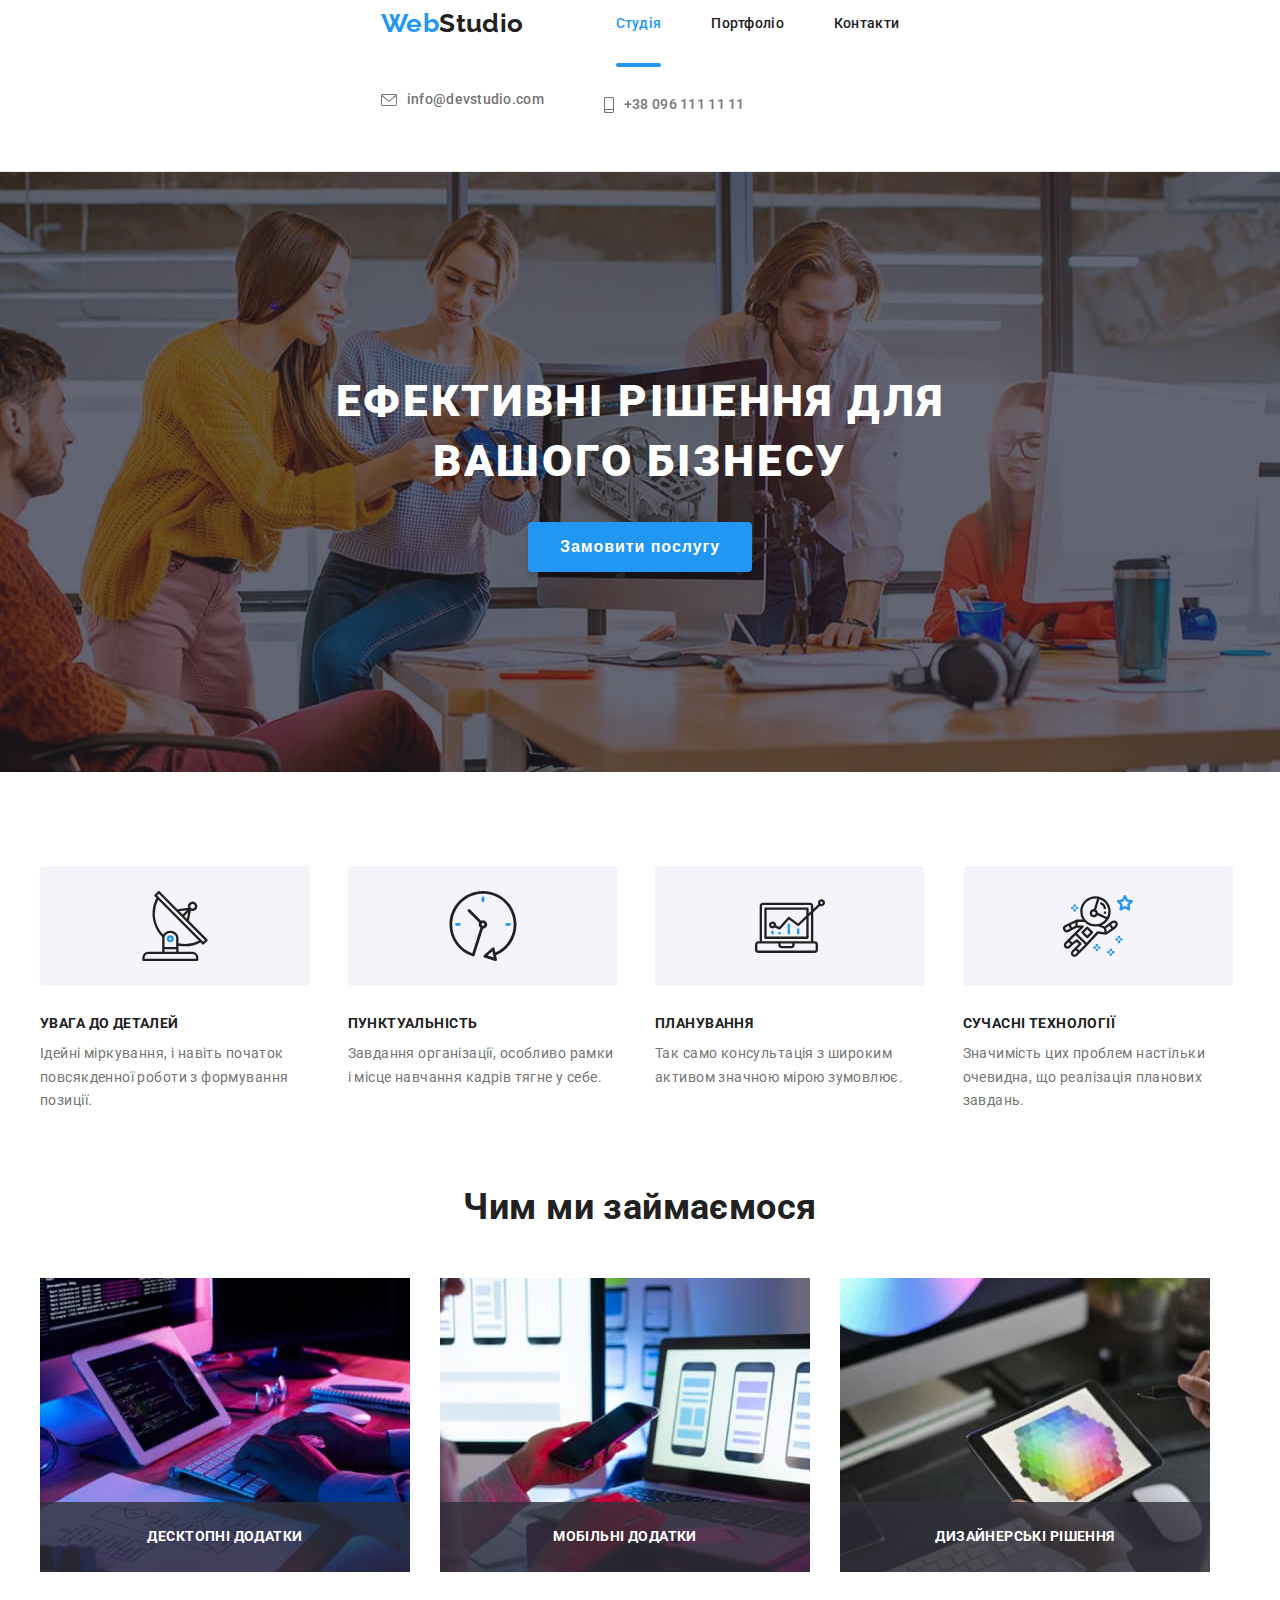
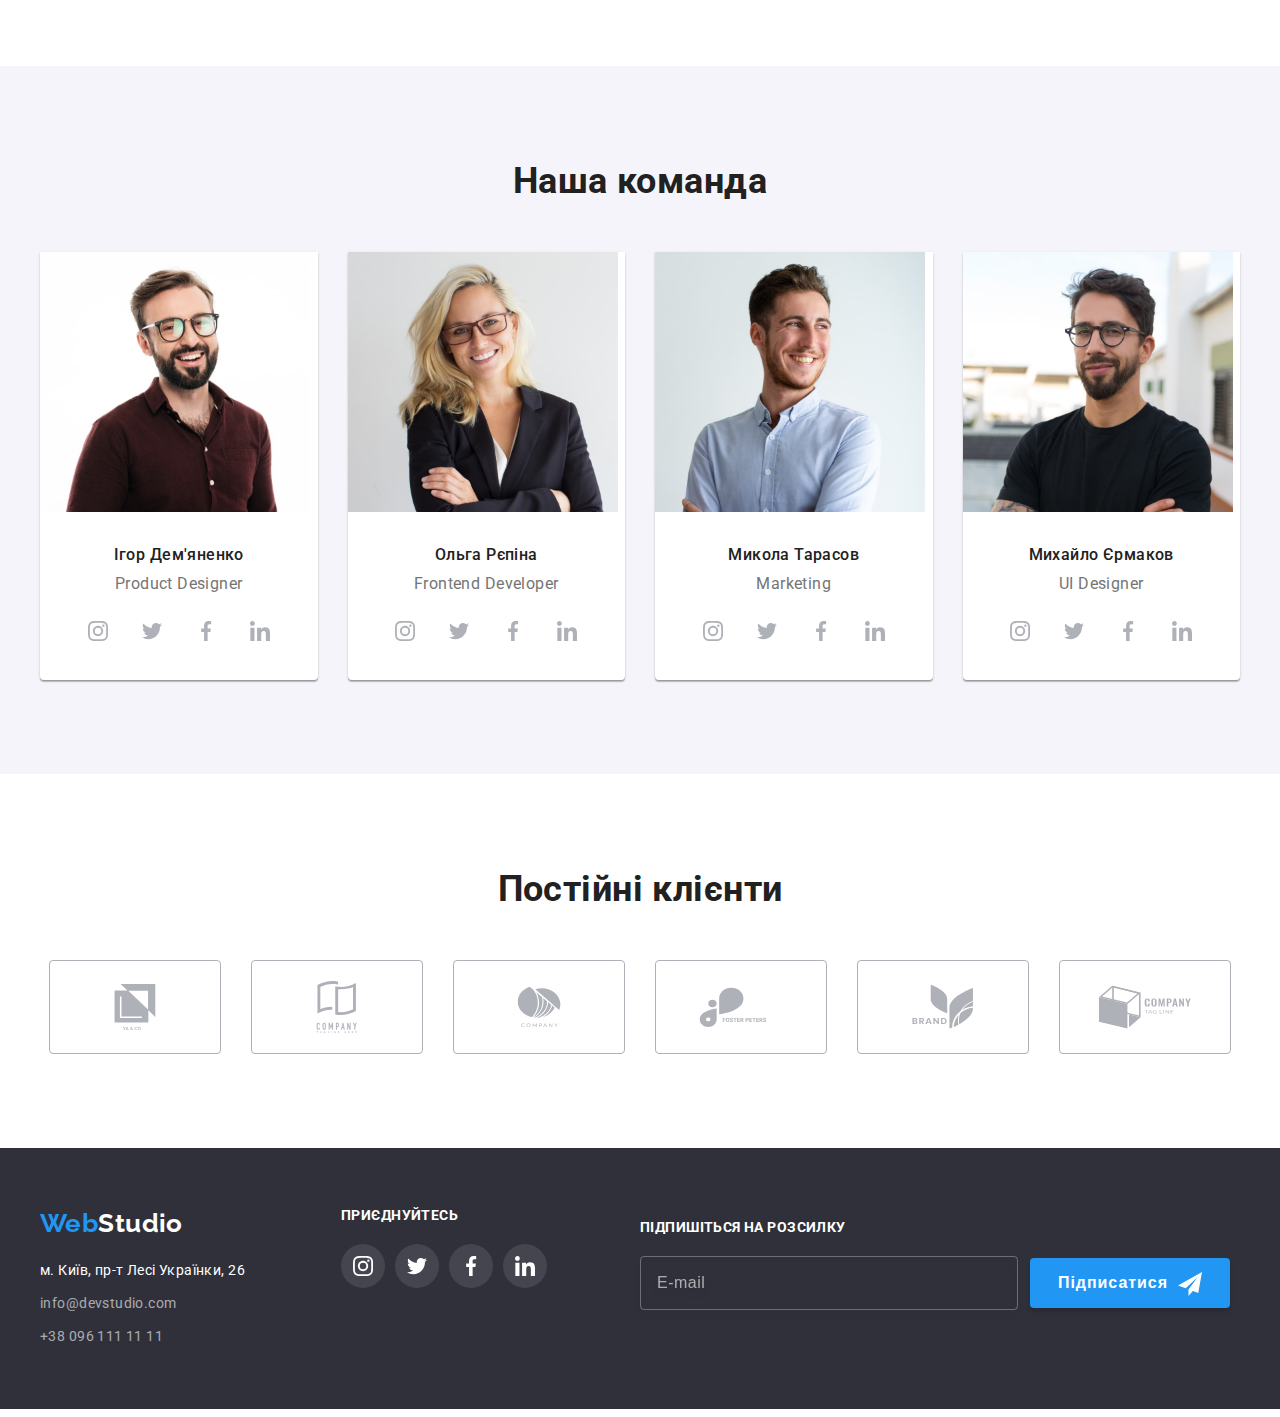
==== commit e41af133: "Адаптує модалку" ====
--- a/index.html
+++ b/index.html
@@ -18,33 +18,67 @@
 <body class="page">
     <header class="header">
         <div class="header__container container">
-            <nav class="header__nav">
+
+            <div class="header__mobile">
                 <a class="logo" href="./index.html">Web<span class="header__logo">Studio</span></a>
-                <ul class="header__list list">
-                    <li><a class="header__item current" href="./index.html">Студія</a></li>
-                    <li><a class="header__item" href="./portfolio.html">Портфоліо</a></li>
-                    <li><a class="header__item" href="#">Контакти</a></li>
+                <button class="header__btn menu-btn">
+                    <svg width="40" heiht="40" aria-label="open menu">
+                        <use class="menu-btn__menu" href="./images/icons.svg#icon-menu"></use>
+                        <use class="menu-btn__close" href="./images/icons.svg#icon-close_menu"></use>
+                    </svg>
+                </button>
+                <div class="header__nav mobile-menu">
+                    <nav class="mobile-menu__navigations">
+                        <ul class="mobile-menu__list menu-list">
+                            <li class="menu-list__item">
+                                <a class="menu-list__link" href="./index.html">Студія</a></li>
+                            <li class="menu-list__item">
+                                <a class="menu-list__link" href="./portfolio.html">Портфоліо</a></li>
+                            <li class="menu-list__item">
+                                <a class="menu-list__link" href="#">Контакти</a></li>
+                        </ul>
+                    </nav>
+                    <ul class="header__contacts contacts">
+                        <li class="contacts__item">
+                            <a class="contacts__link" href="tel:+380961111111">+38 096 111 11 11</a>
+                        </li>
+                        <li class="contacts__item">
+                            <a class="contacts__link" href="mailto:info@devstudio.com" aria-label="mail">info@devstudio.com</a>
+                        </li>
+                    </ul>
+                </div>
+            </div>
+            <div class="header__inner">
+                <nav class="header__nav">
+                    <a class="logo" href="./index.html">Web<span class="header__logo">Studio</span></a>
+                    <ul class="header__list list">
+                        <li><a class="header__item current" href="./index.html">Студія</a></li>
+                        <li><a class="header__item" href="./portfolio.html">Портфоліо</a></li>
+                        <li><a class="header__item" href="#">Контакти</a></li>
+                    </ul>
+                </nav>
+                
+                <ul class="header__contacts list">
+                    <li class="header__contact-item">
+                        <a class="header__email" href="mailto:info@devstudio.com" aria-label="mail">
+                            <svg class="icon-mail" width="16" height="12">
+                                <use href="./images/icons.svg#icon-envelope"></use>
+                            </svg>
+                            <span>info@devstudio.com</span>
+                        </a>
+                    </li>
+                    <li class="header__contact-item">
+                        <a class="contact__phone" href="tel:+380961111111">
+                            <svg class="icon-phone" width="10" height="16">
+                                <use href="./images/icons.svg#icon-smartphone"></use>
+                            </svg>
+                            <span>+38 096 111 11 11</span>
+                        </a>
+                    </li>
                 </ul>
-            </nav>
-
-            <ul class="header__contacts list">
-                <li class="header__contact-item">
-                    <a class="header__email" href="mailto:info@devstudio.com" aria-label="mail">
-                        <svg class="icon-mail" width="16" height="12">
-                            <use href="./images/icons.svg#icon-envelope"></use>
-                        </svg>
-                        <span>info@devstudio.com</span>
-                    </a>
-                </li>
-                <li class="header__contact-item">
-                    <a class="contact__phone" href="tel:+380961111111">
-                        <svg class="icon-phone" width="10" height="16">
-                            <use href="./images/icons.svg#icon-smartphone"></use>
-                        </svg>
-                        <span>+38 096 111 11 11</span>
-                    </a>
-                </li>
-            </ul>
+            </div>
+
+            
         </div>
     </header>
 
--- a/css/main.min.css
+++ b/css/main.min.css
@@ -1 +1 @@
-:root{--primary-text-color: #757575;--title-text-color: #212121;--hero-text-color: #FFFFFF;--acent-color: #2196F3;--filter-background-color: #F5F4FA;--cubic: cubic-bezier(0.4, 0, 0.2, 1)}ul{list-style:none;padding:0;margin:0}h1,h2,h3{margin:0}p{margin:0}.page{background-color:var(--hero-text-color);color:var(--primary-text-color);font-family:Roboto,sans-serif,Raleway,sans-serif;font-size:14px;letter-spacing:.03em;margin-left:auto;margin-right:auto}.container{width:100%;padding-left:15px;padding-right:15px;margin-left:auto;margin-right:auto}@media screen and (min-width: 480px){.container{max-width:480px}}@media screen and (min-width: 768px){.container{max-width:768px}}@media screen and (min-width: 1200px){.container{max-width:1200px}}.section{padding-top:60px;padding-bottom:60px}@media screen and (min-width: 1200px){.section{padding-top:94px;padding-bottom:94px}}.visually-hidden{position:absolute;white-space:nowrap;width:1px;height:1px;overflow:hidden;border:0;padding:0;clip:rect(0 0 0 0);clip-path:inset(50%);margin:-1px}.list{list-style:none}.button{color:var(--hero-text-color);background-color:var(--acent-color);box-shadow:0px 4px 4px rgba(0,0,0,.15);cursor:pointer;border-radius:4px;border:none;font-size:16px;line-height:1.88;letter-spacing:.06em;font-weight:700}.social-list{display:flex;align-items:center;justify-content:center;gap:10px}.social-link{width:44px;height:44px;display:flex;align-items:center;justify-content:center;border-radius:50%}.header{border-bottom:1px solid #ececec}.header__logo{color:var(--title-text-color);padding-top:16px;padding-bottom:16px}@media screen and (min-width: 768px){.header__logo{padding-top:26px;padding-bottom:26px}}@media screen and (min-width: 1200px){.header__logo{padding-top:24px;padding-bottom:25px}}@media screen and (min-width: 768px){.header__container{display:flex;align-items:center;justify-content:center}.header__nav{display:flex;align-items:center;justify-content:center}.header__list{display:flex;align-items:center;justify-content:center;gap:50px;margin-left:87px}.header__item{position:relative;color:var(--title-text-color);font-weight:500;line-height:1.14;letter-spacing:.02em;text-decoration:none;transition:color 250ms var(--cubic)}.header__item:hover,.header__item:focus{color:var(--acent-color)}.current{color:var(--acent-color)}.current:after{display:block;position:absolute;content:"";width:100%;height:4px;border-radius:2px;background-color:var(--acent-color);left:0;top:100%}.header__item{padding-top:32px;padding-bottom:32px}.header__contacts a{color:var(--primary-text-color);font-weight:500;line-height:1.14;letter-spacing:.02em;text-decoration:none;transition:color 250ms var(--cubic)}.header__contacts a:hover,.header__contacts a:focus{color:var(--acent-color)}.header__email,.contact__phone{display:flex;justify-content:center;align-items:center;gap:10px}.icon-mail,.icon-phone{fill:currentColor}}@media screen and (min-width: 768px)and (max-width: 1199.98px){.header__contacts{margin-left:auto;padding-top:21px;padding-bottom:21px}.header__email{margin-bottom:10px}}@media screen and (min-width: 1200px){.header__list{margin-left:92px}.header__contacts{display:flex;align-items:center;gap:30px;margin-left:auto}.header__item,.header__email,.contact__phone{padding-top:32px;padding-bottom:32px}}.logo{color:var(--acent-color);font-family:Raleway,sans-serif;font-weight:700;font-size:26px;line-height:1.19;text-decoration:none}.hero{background-color:#2f303a;background-image:linear-gradient(rgba(47, 48, 58, 0.4), rgba(47, 48, 58, 0.4)),url(../images/heroback.jpg);background-size:480px 400px;background-repeat:no-repeat;background-position:center;text-align:center;margin-left:auto;margin-right:auto;padding-top:118px;padding-bottom:118px}.hero__title{color:var(--hero-text-color);font-weight:900;font-size:26px;line-height:1.62;letter-spacing:.06em;text-transform:uppercase;text-align:center;margin-bottom:30px}.hero__btn{padding:10px 32px}@media screen and (min-width: 480px)and (max-width: 1199.98px){.hero{background-size:768px 400px}}@media screen and (min-width: 1200px){.hero{background-size:1600px 600px;padding-top:200px;padding-bottom:200px}.hero__title{font-size:44px;line-height:1.36}}.benefits__list{display:flex;flex-wrap:wrap;gap:30px}@media screen and (min-width: 1200px){.benefits__list{align-items:center;justify-content:center}}.benefits__item{width:100%;height:226px}@media screen and (min-width: 768px){.benefits__item{width:calc((100% - 30px)/2)}}@media screen and (min-width: 1200px){.benefits__item{width:calc((100% - 90px)/4)}}.svg-box{display:flex;align-items:center;justify-content:center;background-color:var(--filter-background-color);background-position:center;border-radius:4px;width:450px;height:120px;margin-bottom:30px}@media screen and (min-width: 768px){.svg-box{width:354px}}@media screen and (min-width: 1200px){.svg-box{width:270px}}.benefits__item-title{color:var(--title-text-color);font-weight:700;font-size:14px;line-height:1.14;text-transform:uppercase;margin-bottom:10px}.benefits__text{color:var(--primary-text-color);line-height:1.71}@media screen and (min-width: 768px){.benefits__text{width:354px}}@media screen and (min-width: 1200px){.benefits__text{width:270px;margin:0}}.services{display:none}@media screen and (min-width: 1200px){.services{display:flex;padding-top:0}.section__title{color:var(--title-text-color);font-weight:700;font-size:36px;line-height:1.17;text-align:center;margin-bottom:50px}.services__list{display:flex;align-items:center;gap:30px}.services__item{position:relative}.services__img{display:block;max-width:100%;height:auto}.services__description{position:absolute;color:var(--hero-text-color);background-color:rgba(47,48,58,.8);font-weight:700;font-size:14px;line-height:1.14;text-align:center;letter-spacing:.03em;text-transform:uppercase;width:370px;left:0;bottom:0;padding-top:27px;padding-bottom:27px}}.team{background-color:var(--filter-background-color);margin-left:auto;margin-right:auto}.team-tittle{color:var(--title-text-color);font-weight:700;font-size:28px;line-height:1.18;text-align:center;margin-bottom:30px}@media screen and (min-width: 1200px){.team-tittle{line-height:1.17;margin-bottom:50px;font-size:36px}}.team__list{display:flex;flex-wrap:wrap;gap:30px}@media screen and (min-width: 1200px){.team__list{display:flex;align-items:center}}.team__member{width:100%;height:622px;background-color:var(--hero-text-color);box-shadow:0px 1px 3px rgba(0,0,0,.12),0px 1px 1px rgba(0,0,0,.14),0px 2px 1px rgba(0,0,0,.2);border-radius:0px 0px 4px 4px}@media screen and (min-width: 768px){.team__member{width:calc((100% - 30px)/2);height:536px}}@media screen and (min-width: 1200px){.team__member{width:calc((100% - 90px)/4);height:428px}}.team__item{align-content:space-between;padding-top:30px;padding-bottom:24px}@media screen and (min-width: 1200px){.team__item{padding-bottom:30px}}.team__name{color:var(--title-text-color);font-weight:500;font-size:16px;line-height:1.19;text-align:center;margin-bottom:10px}.team__position{color:var(--primary-text-color);font-size:16px;line-height:1.19;text-align:center}.members-link{fill:#afb1b8;margin-top:16px;transition:background-color 250ms var(--cubic),fill 250ms var(--cubic)}.members-link:hover,.members-link:focus{background-color:var(--acent-color);fill:var(--hero-text-color)}.clients__title{color:var(--title-text-color);font-weight:700;font-size:28px;line-height:1.18;text-align:center;margin-bottom:30px}@media screen and (min-width: 1200px){.clients__title{font-size:36px;line-height:1.17;margin-bottom:50px}}.clients__list{display:flex;flex-wrap:wrap;align-items:center;justify-content:center;gap:30px;flex-basis:calc((100% - 30px)/2)}@media screen and (min-width: 768px){.clients__list{flex-basis:calc((100% - 60px)/3)}}@media screen and (min-width: 1200px){.clients__list{align-items:center;justify-content:center}}.company__link{width:210px;height:92px;display:flex;align-items:center;justify-content:center;fill:#afb1b8;border:1px solid #afb1b8;border-radius:4px;transition:fill 250ms var(--cubic),border 250ms var(--cubic)}.company__link:hover,.company__link:focus{fill:var(--acent-color);border:1px solid var(--acent-color)}@media screen and (min-width: 768px){.company__link{width:226px}}@media screen and (min-width: 1200px){.company__link{width:170px}}.footer{background-color:#2f303a;padding-top:60px;padding-bottom:60px;margin-left:auto;margin-right:auto}.footer__logo{color:var(--hero-text-color)}.address{margin-top:20px}.footer-content{text-align:center}@media screen and (min-width: 1200px){.footer-content{display:flex;align-items:baseline;text-align:left}}@media screen and (min-width: 768px){.footer__connection{display:flex;justify-content:center;align-content:space-between}}.contacts{width:231px;margin-left:auto;margin-right:auto;margin-bottom:60px}@media screen and (min-width: 1200px){.contacts{margin-bottom:0}}.location{color:var(--hero-text-color)}.address-title{color:rgba(255,255,255,.6)}.location,.address-title{font-style:normal;line-height:1.71;text-decoration:none;transition:color 250ms var(--cubic)}.address-list:not(:last-child){margin-bottom:8px}@media screen and (min-width: 1200px){.address-list:not(:last-child){margin-bottom:9px}}.coordinates .location:hover,.coordinates .location:focus{color:var(--acent-color)}.address-title:hover,.address-title:focus{color:var(--acent-color)}.join{margin-left:auto;margin-right:auto;margin-bottom:60px;width:206px}@media screen and (min-width: 1200px){.join{margin-left:70px}}.join-title{color:var(--hero-text-color);font-weight:700;font-size:14px;line-height:1.14;text-transform:uppercase;margin-bottom:20px}.network-link{fill:var(--hero-text-color);background-color:rgba(255,255,255,.1);transition:background-color 250ms var(--cubic)}.network-link:hover,.network-link:focus{background-color:var(--acent-color)}@media screen and (min-width: 1200px){.subscribe-form{margin-left:93px}}@media screen and (min-width: 1200px){.subscribe-items{display:flex;align-items:center;justify-content:center}}.subscribe-title{color:var(--hero-text-color);font-weight:700;font-size:14px;line-height:1.14;text-transform:uppercase;margin-bottom:20px}.subscribe-input{color:var(--hero-text-color);background-color:rgba(0,0,0,0);width:450px;height:50px;font-size:16px;line-height:1.25;border:1px solid rgba(255,255,255,.3);filter:drop-shadow(0px 4px 4px rgba(0, 0, 0, 0.15));border-radius:4px;margin-right:12px;margin-bottom:20px;padding-left:16px}@media screen and (min-width: 1200px){.subscribe-input{width:358px;margin-bottom:0}}.subscribe-input::placeholder{font-size:16px;line-height:1.25;letter-spacing:.03em;color:rgba(255,255,255,.6)}.subscribe-input:focus+.subscribe-label{color:rgba(0,0,0,0)}.subscribe-input:hover,.subscribe-input:focus{border-color:var(--acent-color)}.icon-letter{vertical-align:middle}.footer__btn{display:flex;align-items:center;justify-content:center;width:200px;height:50px;padding:10px 28px;margin-left:auto;margin-right:auto}.subscribe-btn-icon{margin-left:10px}.backdrop{position:fixed;top:0;left:0;width:100%;height:100%;background-color:rgba(0,0,0,.2);visibility:visible;opacity:1;transition:opacity 250ms var(--cubic),visibility 250ms var(--cubic)}.backdrop.is-hidden{visibility:hidden;opacity:0;pointer-events:none}.backdrop.is-hidden .modal{transform:scale(0.6) translate(-50%, -50%)}.modal{position:absolute;top:50%;left:50%;transform:translate(-50%, -50%) scale(1);width:528px;height:581px;padding:40px;border-radius:4px;background-color:var(--hero-text-color);box-shadow:0px 1px 3px rgba(0,0,0,.12),0px 1px 1px rgba(0,0,0,.14),0px 2px 1px rgba(0,0,0,.2);transition:transform 250ms var(--cubic)}.modal-title{font-weight:700;font-size:20px;line-height:1.15;text-align:center;text-align:center;color:var(--title-text-color);margin-bottom:12px}.modal-form{display:flex;flex-direction:column}.modal-label{display:block;font-size:12px;line-height:1.17;letter-spacing:.01em;color:var(--primary-text-color);margin-bottom:4px}.modal-input,.modal-textarea{border:1px solid rgba(33,33,33,.2);border-radius:4px;width:100%;transition:border-color 250ms var(--cubic)}.modal-input:hover,.modal-textarea:hover,.modal-input:focus,.modal-textarea:focus{border-color:var(--acent-color)}.modal-input:hover+.icon-form,.modal-input:focus+.icon-form{fill:var(--acent-color)}.modal-input{padding:11px 12px 11px 42px;outline:rgba(0,0,0,0);cursor:pointer}.modal-textarea{padding:12px 16px;height:120px;resize:none;outline:rgba(0,0,0,0)}.modal-textarea::placeholder{font-size:12px;line-height:1.15;letter-spacing:.01em}.form-group{position:relative;margin-bottom:10px;cursor:pointer}.form-box{margin-bottom:20px}.icon-form{position:absolute;fill:var(--title-text-color);top:50%;left:12px;transition:fill 250ms var(--cubic);pointer-events:none}.button-close{display:flex;position:absolute;align-items:center;justify-content:center;width:30px;height:30px;top:8px;right:8px;border:1px solid rgba(0,0,0,.1);border-radius:50%;background-color:var(--hero-text-color);cursor:pointer}.button-close:hover .icon-close,.button-close:focus .icon-close{fill:var(--acent-color)}.icon-close{position:absolute;fill:#000;transition:fill 250ms var(--cubic)}.checkbox-link{text-decoration:underline;color:var(--acent-color)}.check-label{display:flex;align-items:center;font-size:14px;line-height:1.71;color:var(--primary-text-color);margin:4px}.form-checkbox{display:flex;align-items:center;justify-content:center;width:16px;height:15px;border:2px solid var(--title-text-color);border-radius:3px;margin-left:12px;margin-right:8px}.form-agreement{display:flex;align-items:center;justify-content:center;margin-bottom:30px}.modal-checked:checked+.form-checkbox{background-color:var(--acent-color);border:none}.modal-checked:checked+.form-checkbox .icon-checked{opacity:1}.icon-checked{fill:var(--hero-text-color);opacity:0;width:11px;height:8px}.checkbox-text{font-size:14px;line-height:1.71;color:var(--primary-text-color);margin-right:5px;cursor:pointer}.checkbox-link{font-size:14px;line-height:normal;color:--acent-color;border-bottom:1px solid;text-decoration:none;cursor:pointer}.form-button{display:block;margin:0 auto;width:200px;height:50px;font-weight:700;font-size:16px;line-height:1.88;letter-spacing:.06em;color:var(--hero-text-color);background-color:var(--acent-color);box-shadow:0px 4px 4px rgba(0,0,0,.15);border-radius:4px;border:rgba(0,0,0,0);cursor:pointer;transition:background-color 250ms var(--cubic)}.form-button:hover,.form-button:focus{background-color:#188ce8}.form-checked{display:flex;align-items:center;margin-bottom:30px}.button-nav{display:flex;flex-wrap:wrap;align-items:left;justify-content:left;gap:8px;margin-bottom:40px}@media screen and (min-width: 768px){.button-nav{align-items:center;justify-content:center;margin-bottom:30px}}@media screen and (min-width: 1200px){.button-nav{margin-bottom:50px}}.button-nav-item{cursor:pointer;color:var(--title-text-color);background-color:var(--filter-background-color);font-weight:500;font-size:16px;line-height:1.62;border:rgba(0,0,0,0);padding:6px 22px;border-radius:4px;transition:color 250ms var(--cubic),background-color 250ms var(--cubic),box-shadow 250ms var(--cubic)}.button-nav-item:hover,.button-nav-item:focus{color:var(--hero-text-color);background-color:var(--acent-color);box-shadow:0px 3px 1px rgba(0,0,0,.1),0px 1px 2px rgba(0,0,0,.08),0px 2px 2px rgba(0,0,0,.12)}.description{position:relative;overflow:hidden}.description-text{position:absolute;padding:63px 24px;font-size:18px;line-height:1.56;letter-spacing:.03em;left:0;top:0;width:100%;height:100%;color:var(--hero-text-color);background-color:var(--acent-color);transform:translateY(100%);transition:transform 250ms var(--cubic)}.works-item:hover .description-text{transform:translateY(0)}.works{display:flex;flex-wrap:wrap;align-items:center;gap:30px}.work-link{text-decoration:none}.works-item{transition:transform 250ms var(--cubic),box-shadow 250ms var(--cubic)}.works-item:hover{box-shadow:0px 1px 1px rgba(0,0,0,.12),0px 4px 4px rgba(0,0,0,.06),1px 4px 6px rgba(0,0,0,.16)}.content-border{padding:20px 24px;border:1px solid #eee;border-top:rgba(0,0,0,0)}.works-title{color:var(--title-text-color);font-weight:700;font-size:18px;line-height:2;letter-spacing:.06em;margin-bottom:4px}.works-text{color:var(--primary-text-color);font-weight:400;font-size:16px;line-height:1.88}/*# sourceMappingURL=main.min.css.map */+:root{--primary-text-color: #757575;--title-text-color: #212121;--hero-text-color: #FFFFFF;--acent-color: #2196F3;--filter-background-color: #F5F4FA;--cubic: cubic-bezier(0.4, 0, 0.2, 1)}ul{list-style:none;padding:0;margin:0}h1,h2,h3{margin:0}p{margin:0}.page{background-color:var(--hero-text-color);color:var(--primary-text-color);font-family:Roboto,sans-serif,Raleway,sans-serif;font-size:14px;letter-spacing:.03em;margin-left:auto;margin-right:auto}.container{width:100%;padding-left:15px;padding-right:15px;margin-left:auto;margin-right:auto}@media screen and (min-width: 480px){.container{max-width:480px}}@media screen and (min-width: 768px){.container{max-width:768px}}@media screen and (min-width: 1200px){.container{max-width:1200px}}.section{padding-top:60px;padding-bottom:60px}@media screen and (min-width: 1200px){.section{padding-top:94px;padding-bottom:94px}}.visually-hidden{position:absolute;white-space:nowrap;width:1px;height:1px;overflow:hidden;border:0;padding:0;clip:rect(0 0 0 0);clip-path:inset(50%);margin:-1px}.list{list-style:none}.button{color:var(--hero-text-color);background-color:var(--acent-color);box-shadow:0px 4px 4px rgba(0,0,0,.15);cursor:pointer;border-radius:4px;border:none;font-size:16px;line-height:1.88;letter-spacing:.06em;font-weight:700}.social-list{display:flex;align-items:center;justify-content:center;gap:10px}.social-link{width:44px;height:44px;display:flex;align-items:center;justify-content:center;border-radius:50%}.header{border-bottom:1px solid #ececec}.header__logo{color:var(--title-text-color);padding-top:16px;padding-bottom:16px}@media screen and (min-width: 768px){.header__logo{padding-top:26px;padding-bottom:26px}}@media screen and (min-width: 1200px){.header__logo{padding-top:24px;padding-bottom:25px}}@media screen and (min-width: 768px){.header__container{display:flex;align-items:center;justify-content:center}.header__nav{display:flex;align-items:center;justify-content:center}.header__list{display:flex;align-items:center;justify-content:center;gap:50px;margin-left:87px}.header__item{position:relative;color:var(--title-text-color);font-weight:500;line-height:1.14;letter-spacing:.02em;text-decoration:none;transition:color 250ms var(--cubic)}.header__item:hover,.header__item:focus{color:var(--acent-color)}.current{color:var(--acent-color)}.current:after{display:block;position:absolute;content:"";width:100%;height:4px;border-radius:2px;background-color:var(--acent-color);left:0;top:100%}.header__item{padding-top:32px;padding-bottom:32px}.header__contacts a{color:var(--primary-text-color);font-weight:500;line-height:1.14;letter-spacing:.02em;text-decoration:none;transition:color 250ms var(--cubic)}.header__contacts a:hover,.header__contacts a:focus{color:var(--acent-color)}.header__email,.contact__phone{display:flex;justify-content:center;align-items:center;gap:10px}.icon-mail,.icon-phone{fill:currentColor}}@media screen and (min-width: 1200px){.header__list{margin-left:92px}.header__contacts{display:flex;align-items:center;gap:30px;margin-left:auto}.header__item,.header__email,.contact__phone{padding-top:32px;padding-bottom:32px}}.header__mobile{display:flex;justify-content:space-between;align-items:center}@media screen and (max-width: 767.98px){.header__inner{display:none}}@media screen and (min-width: 768px){.header__mobile{display:none}}@media screen and (min-width: 768px){.header__contacts{margin-left:auto;padding-top:21px;padding-bottom:21px}.header__contacts .header__email{margin-bottom:10px}}@media screen and (min-width: 1200px){.header__contacts{display:flex}.header__contacts .header__contact-item:not(:last-child){margin-right:30px}}.menu-btn{height:40px;width:40px;border:none;padding:11px;display:flex;align-items:center;position:relative;z-index:2;background-color:#fff;border-radius:5px}.menu-btn .menu-btn__close{display:none}.menu-btn.active .menu-btn__menu{display:none}.menu-btn.active .menu-btn__close{display:block}.mobile-menu{display:none;overflow:auto}.mobile-menu.active{display:flex;flex-direction:column;justify-content:space-between;position:fixed;top:0;left:0;width:100%;height:100vh;background-color:#000;padding-top:48px;padding-bottom:48px;padding-left:40px;transform:translateX(100%);transition:transform 250ms ease-in-out}.menu-list__item{margin-bottom:32px}.menu-list__link{font-size:40px;line-height:1.18;letter-spacing:.02em}body.overflow{overflow:hidden}.logo{color:var(--acent-color);font-family:Raleway,sans-serif;font-weight:700;font-size:26px;line-height:1.19;text-decoration:none}.hero{background-color:#2f303a;background-image:linear-gradient(rgba(47, 48, 58, 0.4), rgba(47, 48, 58, 0.4)),url(../images/heroback.jpg);background-size:480px 400px;background-repeat:no-repeat;background-position:center;text-align:center;margin-left:auto;margin-right:auto;padding-top:118px;padding-bottom:118px}.hero__title{color:var(--hero-text-color);font-weight:900;font-size:26px;line-height:1.62;letter-spacing:.06em;text-transform:uppercase;text-align:center;margin-bottom:30px}.hero__btn{padding:10px 32px}@media screen and (min-width: 480px)and (max-width: 1199.98px){.hero{background-size:768px 400px}}@media screen and (min-width: 1200px){.hero{background-size:1600px 600px;padding-top:200px;padding-bottom:200px}.hero__title{font-size:44px;line-height:1.36}}.benefits__list{display:flex;flex-wrap:wrap;gap:30px}@media screen and (min-width: 1200px){.benefits__list{align-items:center;justify-content:center}}.benefits__item{width:100%;height:226px}@media screen and (min-width: 768px){.benefits__item{width:calc((100% - 30px)/2)}}@media screen and (min-width: 1200px){.benefits__item{width:calc((100% - 90px)/4)}}.svg-box{display:flex;align-items:center;justify-content:center;background-color:var(--filter-background-color);background-position:center;border-radius:4px;width:450px;height:120px;margin-bottom:30px}@media screen and (min-width: 768px){.svg-box{width:354px}}@media screen and (min-width: 1200px){.svg-box{width:270px}}.benefits__item-title{color:var(--title-text-color);font-weight:700;font-size:14px;line-height:1.14;text-transform:uppercase;margin-bottom:10px}.benefits__text{color:var(--primary-text-color);line-height:1.71}@media screen and (min-width: 768px){.benefits__text{width:354px}}@media screen and (min-width: 1200px){.benefits__text{width:270px;margin:0}}.services{display:none}@media screen and (min-width: 1200px){.services{display:flex;padding-top:0}.section__title{color:var(--title-text-color);font-weight:700;font-size:36px;line-height:1.17;text-align:center;margin-bottom:50px}.services__list{display:flex;align-items:center;gap:30px}.services__item{position:relative}.services__img{display:block;max-width:100%;height:auto}.services__description{position:absolute;color:var(--hero-text-color);background-color:rgba(47,48,58,.8);font-weight:700;font-size:14px;line-height:1.14;text-align:center;letter-spacing:.03em;text-transform:uppercase;width:370px;left:0;bottom:0;padding-top:27px;padding-bottom:27px}}.team{background-color:var(--filter-background-color);margin-left:auto;margin-right:auto}.team-tittle{color:var(--title-text-color);font-weight:700;font-size:28px;line-height:1.18;text-align:center;margin-bottom:30px}@media screen and (min-width: 1200px){.team-tittle{line-height:1.17;margin-bottom:50px;font-size:36px}}.team__list{display:flex;flex-wrap:wrap;gap:30px}@media screen and (min-width: 1200px){.team__list{display:flex;align-items:center}}.team__member{width:100%;height:622px;background-color:var(--hero-text-color);box-shadow:0px 1px 3px rgba(0,0,0,.12),0px 1px 1px rgba(0,0,0,.14),0px 2px 1px rgba(0,0,0,.2);border-radius:0px 0px 4px 4px}@media screen and (min-width: 768px){.team__member{width:calc((100% - 30px)/2);height:536px}}@media screen and (min-width: 1200px){.team__member{width:calc((100% - 90px)/4);height:428px}}.team__item{align-content:space-between;padding-top:30px;padding-bottom:24px}@media screen and (min-width: 1200px){.team__item{padding-bottom:30px}}.team__name{color:var(--title-text-color);font-weight:500;font-size:16px;line-height:1.19;text-align:center;margin-bottom:10px}.team__position{color:var(--primary-text-color);font-size:16px;line-height:1.19;text-align:center}.members-link{fill:#afb1b8;margin-top:16px;transition:background-color 250ms var(--cubic),fill 250ms var(--cubic)}.members-link:hover,.members-link:focus{background-color:var(--acent-color);fill:var(--hero-text-color)}.clients__title{color:var(--title-text-color);font-weight:700;font-size:28px;line-height:1.18;text-align:center;margin-bottom:30px}@media screen and (min-width: 1200px){.clients__title{font-size:36px;line-height:1.17;margin-bottom:50px}}.clients__list{display:flex;flex-wrap:wrap;align-items:center;justify-content:center;gap:30px;flex-basis:calc((100% - 30px)/2)}@media screen and (min-width: 768px){.clients__list{flex-basis:calc((100% - 60px)/3)}}@media screen and (min-width: 1200px){.clients__list{align-items:center;justify-content:center}}.company__link{width:210px;height:92px;display:flex;align-items:center;justify-content:center;fill:#afb1b8;border:1px solid #afb1b8;border-radius:4px;transition:fill 250ms var(--cubic),border 250ms var(--cubic)}.company__link:hover,.company__link:focus{fill:var(--acent-color);border:1px solid var(--acent-color)}@media screen and (min-width: 768px){.company__link{width:226px}}@media screen and (min-width: 1200px){.company__link{width:170px}}.footer{background-color:#2f303a;padding-top:60px;padding-bottom:60px;margin-left:auto;margin-right:auto}.footer__logo{color:var(--hero-text-color)}.address{margin-top:20px}.footer-content{text-align:center}@media screen and (min-width: 1200px){.footer-content{display:flex;align-items:baseline;text-align:left}}@media screen and (min-width: 768px){.footer__connection{display:flex;justify-content:center;align-content:space-between}}.contacts{width:231px;margin-left:auto;margin-right:auto;margin-bottom:60px}@media screen and (min-width: 1200px){.contacts{margin-bottom:0}}.location{color:var(--hero-text-color)}.address-title{color:rgba(255,255,255,.6)}.location,.address-title{font-style:normal;line-height:1.71;text-decoration:none;transition:color 250ms var(--cubic)}.address-list:not(:last-child){margin-bottom:8px}@media screen and (min-width: 1200px){.address-list:not(:last-child){margin-bottom:9px}}.coordinates .location:hover,.coordinates .location:focus{color:var(--acent-color)}.address-title:hover,.address-title:focus{color:var(--acent-color)}.join{margin-left:auto;margin-right:auto;margin-bottom:60px;width:206px}@media screen and (min-width: 1200px){.join{margin-left:70px}}.join-title{color:var(--hero-text-color);font-weight:700;font-size:14px;line-height:1.14;text-transform:uppercase;margin-bottom:20px}.network-link{fill:var(--hero-text-color);background-color:rgba(255,255,255,.1);transition:background-color 250ms var(--cubic)}.network-link:hover,.network-link:focus{background-color:var(--acent-color)}@media screen and (min-width: 1200px){.subscribe-form{margin-left:93px}}@media screen and (min-width: 1200px){.subscribe-items{display:flex;align-items:center;justify-content:center}}.subscribe-title{color:var(--hero-text-color);font-weight:700;font-size:14px;line-height:1.14;text-transform:uppercase;margin-bottom:20px}.subscribe-input{color:var(--hero-text-color);background-color:rgba(0,0,0,0);width:450px;height:50px;font-size:16px;line-height:1.25;border:1px solid rgba(255,255,255,.3);filter:drop-shadow(0px 4px 4px rgba(0, 0, 0, 0.15));border-radius:4px;margin-right:12px;margin-bottom:20px;padding-left:16px}@media screen and (min-width: 1200px){.subscribe-input{width:358px;margin-bottom:0}}.subscribe-input::placeholder{font-size:16px;line-height:1.25;letter-spacing:.03em;color:rgba(255,255,255,.6)}.subscribe-input:focus+.subscribe-label{color:rgba(0,0,0,0)}.subscribe-input:hover,.subscribe-input:focus{border-color:var(--acent-color)}.icon-letter{vertical-align:middle}.footer__btn{display:flex;align-items:center;justify-content:center;width:200px;height:50px;padding:10px 28px;margin-left:auto;margin-right:auto}.subscribe-btn-icon{margin-left:10px}.backdrop{position:fixed;top:0;left:0;width:100%;height:100%;background-color:rgba(0,0,0,.2);visibility:visible;opacity:1;transition:opacity 250ms var(--cubic),visibility 250ms var(--cubic)}.backdrop.is-hidden{visibility:hidden;opacity:0;pointer-events:none}.backdrop.is-hidden .modal{transform:scale(0.6) translate(-50%, -50%)}.modal{position:absolute;top:50%;left:50%;transform:translate(-50%, -50%) scale(1);width:450px;height:609px;padding:40px;border-radius:4px;background-color:var(--hero-text-color);box-shadow:0px 1px 3px rgba(0,0,0,.12),0px 1px 1px rgba(0,0,0,.14),0px 2px 1px rgba(0,0,0,.2);transition:transform 250ms var(--cubic)}@media screen and (min-width: 1200px){.modal{width:528px;height:581px}}.modal-title{font-weight:700;font-size:20px;line-height:1.5;text-align:center;text-align:center;color:var(--title-text-color);margin-bottom:12px}@media screen and (min-width: 1200px){.modal-title{line-height:1.15}}.modal-form{display:flex;flex-direction:column}.modal-label{display:block;font-size:12px;line-height:1.17;letter-spacing:.01em;color:var(--primary-text-color);margin-bottom:4px}.modal-input,.modal-textarea{border:1px solid rgba(33,33,33,.2);border-radius:4px;width:100%;transition:border-color 250ms var(--cubic)}.modal-input:hover,.modal-textarea:hover,.modal-input:focus,.modal-textarea:focus{border-color:var(--acent-color)}.modal-input:hover+.icon-form,.modal-input:focus+.icon-form{fill:var(--acent-color)}.modal-input{padding:11px 12px 11px 42px;outline:rgba(0,0,0,0);cursor:pointer}.modal-textarea{padding:12px 16px;height:120px;resize:none;outline:rgba(0,0,0,0)}.modal-textarea::placeholder{font-size:12px;line-height:1.15;letter-spacing:.01em}.form-group{position:relative;margin-bottom:10px;cursor:pointer}.form-box{margin-bottom:20px}.icon-form{position:absolute;fill:var(--title-text-color);top:50%;left:12px;transition:fill 250ms var(--cubic);pointer-events:none}.button-close{display:flex;position:absolute;align-items:center;justify-content:center;width:30px;height:30px;top:8px;right:8px;border:1px solid rgba(0,0,0,.1);border-radius:50%;background-color:var(--hero-text-color);cursor:pointer}.button-close:hover .icon-close,.button-close:focus .icon-close{fill:var(--acent-color)}.icon-close{position:absolute;fill:#000;transition:fill 250ms var(--cubic)}.checkbox-link{text-decoration:underline;color:var(--acent-color)}.check-label{display:flex;align-items:center;font-size:14px;line-height:1.71;color:var(--primary-text-color);margin:4px}.form-checkbox{display:flex;align-items:center;justify-content:center;width:16px;height:15px;border:2px solid var(--title-text-color);border-radius:3px;margin-left:-15px;margin-right:8px}@media screen and (min-width: 1200px){.form-checkbox{margin-left:12px}}.form-agreement{display:flex;align-items:center;justify-content:center;margin-bottom:30px}.modal-checked:checked+.form-checkbox{background-color:var(--acent-color);border:none}.modal-checked:checked+.form-checkbox .icon-checked{opacity:1}.icon-checked{fill:var(--hero-text-color);opacity:0;width:11px;height:8px}.checkbox-text{font-size:12px;line-height:1.17;color:var(--primary-text-color);margin-right:5px;cursor:pointer}@media screen and (min-width: 1200px){.checkbox-text{font-size:14px;line-height:1.71}}.checkbox-link{font-size:12px;line-height:1.17;color:--acent-color;border-bottom:1px solid;text-decoration:none;cursor:pointer}@media screen and (min-width: 1200px){.checkbox-link{font-size:14px;line-height:1.71}}.form-button{display:block;margin:0 auto;width:200px;height:50px;font-weight:700;font-size:16px;line-height:1.88;letter-spacing:.06em;color:var(--hero-text-color);background-color:var(--acent-color);box-shadow:0px 4px 4px rgba(0,0,0,.15);border-radius:4px;border:rgba(0,0,0,0);cursor:pointer;transition:background-color 250ms var(--cubic)}.form-button:hover,.form-button:focus{background-color:#188ce8}.form-checked{display:flex;align-items:center;margin-bottom:30px}.button-nav{display:flex;flex-wrap:wrap;max-width:326px;gap:8px;margin-bottom:40px}@media screen and (min-width: 768px){.button-nav{max-width:575px;align-items:center;justify-content:center;margin-bottom:30px;margin-left:auto;margin-right:auto}}@media screen and (min-width: 1200px){.button-nav{margin-bottom:50px}}.button-nav-item{cursor:pointer;color:var(--title-text-color);background-color:var(--filter-background-color);font-weight:500;font-size:16px;line-height:1.62;border:rgba(0,0,0,0);padding:6px 22px;border-radius:4px;transition:color 250ms var(--cubic),background-color 250ms var(--cubic),box-shadow 250ms var(--cubic)}.button-nav-item:hover,.button-nav-item:focus{color:var(--hero-text-color);background-color:var(--acent-color);box-shadow:0px 3px 1px rgba(0,0,0,.1),0px 1px 2px rgba(0,0,0,.08),0px 2px 2px rgba(0,0,0,.12)}.description{position:relative;overflow:hidden}.description-text{position:absolute;padding:63px 24px;font-size:18px;line-height:1.56;letter-spacing:.03em;left:0;top:0;width:100%;height:100%;color:var(--hero-text-color);background-color:var(--acent-color);transform:translateY(100%);transition:transform 250ms var(--cubic)}.works-item:hover .description-text{transform:translateY(0)}.works{display:flex;flex-wrap:wrap;align-items:center;gap:30px}@media screen and (min-width: 768px){.works{flex-basis:calc((100% - 30px)/2)}}@media screen and (min-width: 1200px){.works{flex-basis:calc((100% - 60px)/3)}}.work-link{text-decoration:none}.works-item{width:450px;height:404px;transition:transform 250ms var(--cubic),box-shadow 250ms var(--cubic)}@media screen and (min-width: 768px){.works-item{width:354px}}@media screen and (min-width: 1200px){.works-item{width:370px}}.works-item:hover{box-shadow:0px 1px 1px rgba(0,0,0,.12),0px 4px 4px rgba(0,0,0,.06),1px 4px 6px rgba(0,0,0,.16)}.content-border{padding:20px 24px;border:1px solid #eee;border-top:rgba(0,0,0,0)}@media screen and (min-width: 768px)and (max-width: 1199.98px){.content-item{height:146px}.work-example{height:440px}}.works-title{color:var(--title-text-color);font-weight:700;font-size:18px;line-height:2;letter-spacing:.06em;margin-bottom:4px}.works-text{color:var(--primary-text-color);font-weight:400;font-size:16px;line-height:1.88}/*# sourceMappingURL=main.min.css.map */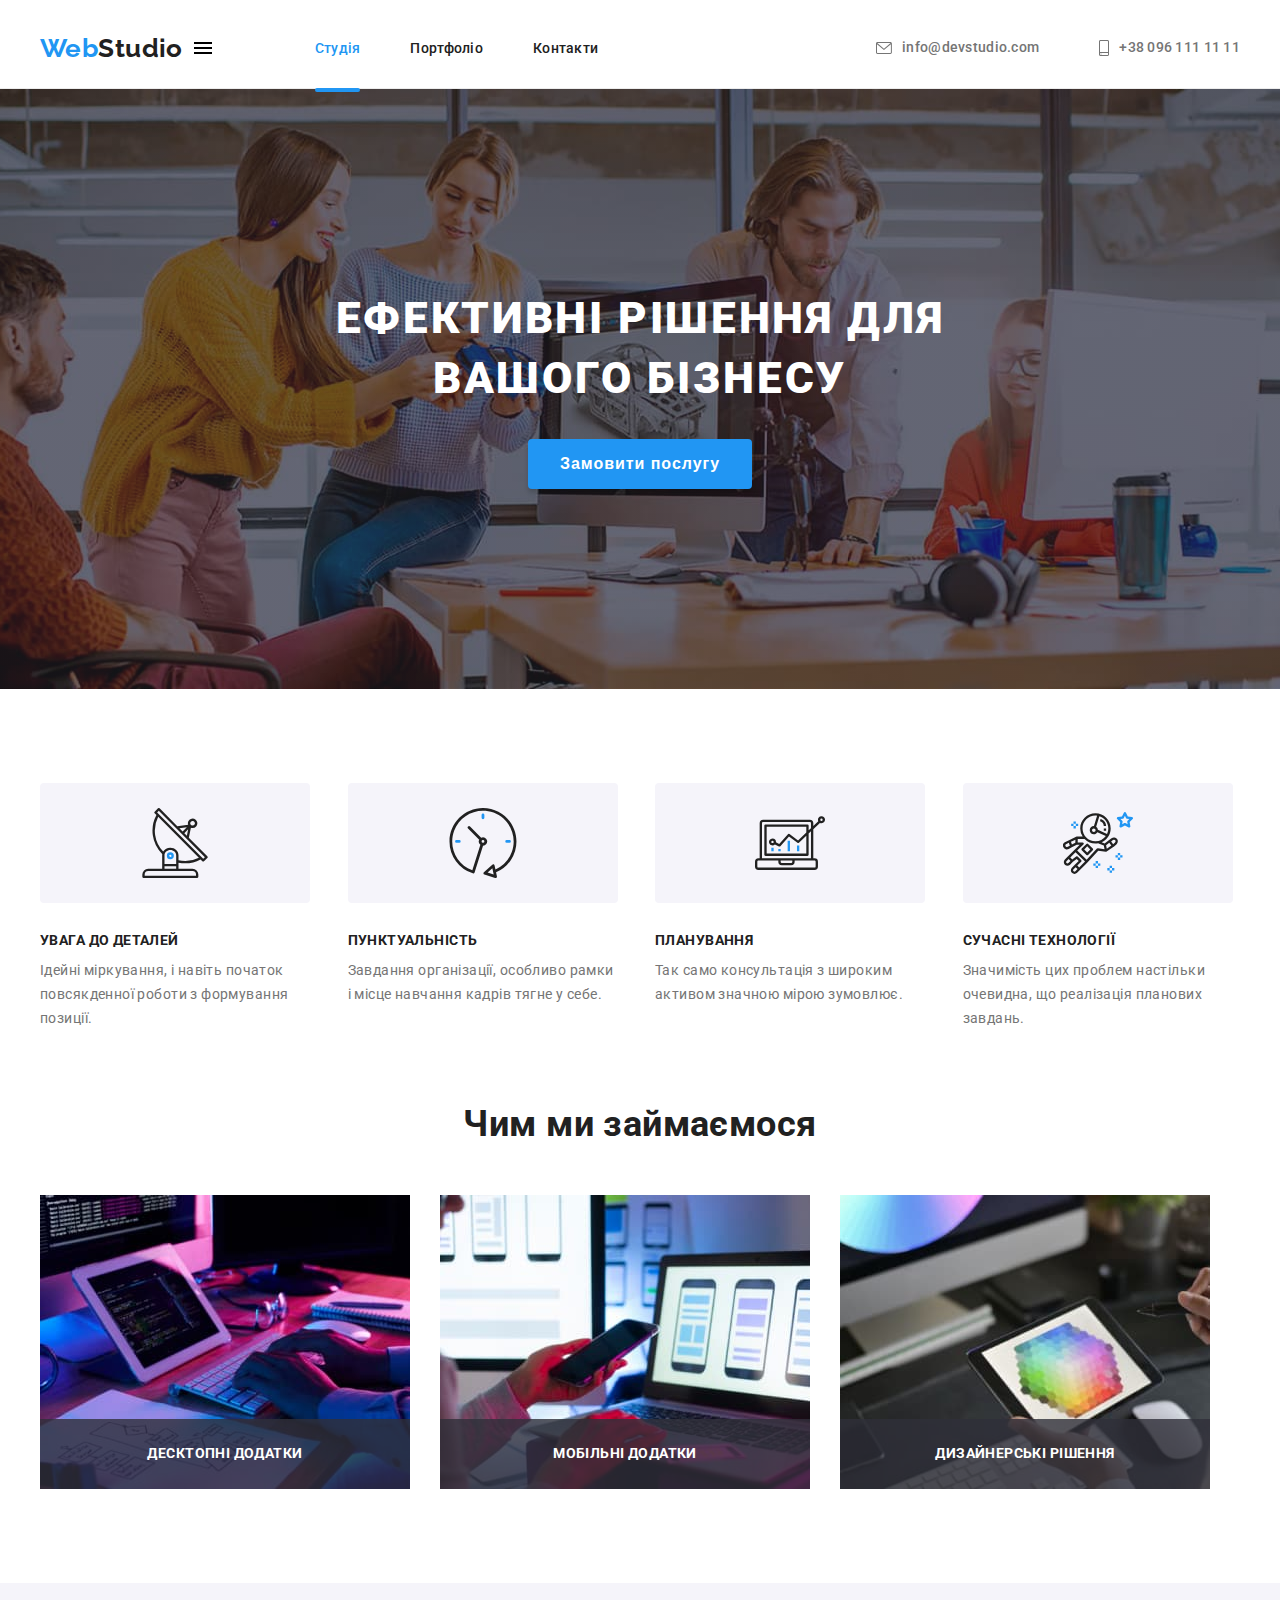
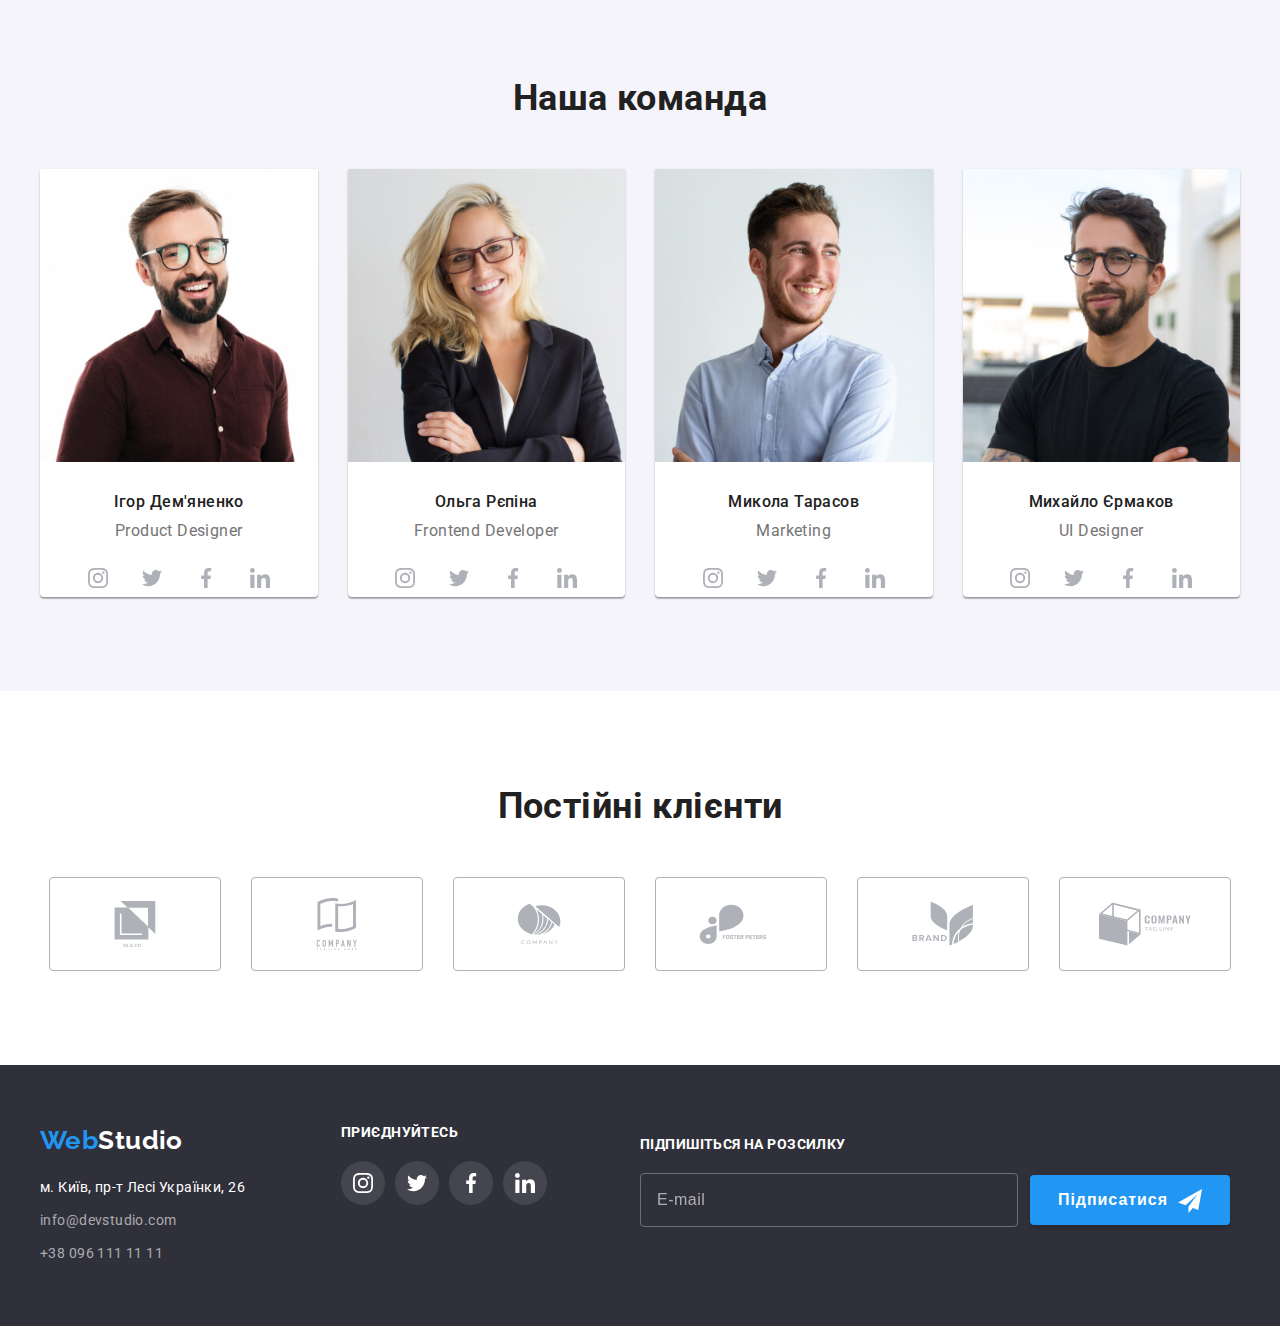
==== commit 5d99d1e0: "Вставляє зображення в секцію Team mobile версію" ====
--- a/index.html
+++ b/index.html
@@ -18,12 +18,11 @@
 <body class="page">
     <header class="header">
         <div class="header__container container">
-
-            <div class="header__mobile">
-                <a class="logo" href="./index.html">Web<span class="header__logo">Studio</span></a>
-                <button class="header__btn menu-btn">
+            <a class="logo" href="./index.html">Web<span class="header__logo">Studio</span></a>
+
+            <div class="header__mobile js-menu-container">
+                <button class="header__btn-close menu-btn js-close-menu">
                     <svg width="40" heiht="40" aria-label="open menu">
-                        <use class="menu-btn__menu" href="./images/icons.svg#icon-menu"></use>
                         <use class="menu-btn__close" href="./images/icons.svg#icon-close_menu"></use>
                     </svg>
                 </button>
@@ -48,9 +47,15 @@
                     </ul>
                 </div>
             </div>
+
+            <button class="header__btn-open menu-btn js-open-menu">
+                <svg width="40" heiht="40" aria-label="open menu">
+                    <use class="menu-btn__menu" href="./images/icons.svg#icon-menu"></use>
+                </svg>
+            </button>
+
             <div class="header__inner">
                 <nav class="header__nav">
-                    <a class="logo" href="./index.html">Web<span class="header__logo">Studio</span></a>
                     <ul class="header__list list">
                         <li><a class="header__item current" href="./index.html">Студія</a></li>
                         <li><a class="header__item" href="./portfolio.html">Портфоліо</a></li>
@@ -184,7 +189,28 @@
         
                 <ul class="team__list list">
                     <li class="team__member">
-                        <img class="team__img" src="./images/team1.jpg" alt="Співробітник компанії" width="270" />
+                        <picture>
+                            <source
+                            srcset="./images/team/mob-igor.jpg 1x, ./images/team/mob-igor2x.jpg 2x"
+                            type="image/jpeg"
+                            media="(max-width: 767px)"
+                            />
+                            <source 
+                            srcset="./images/team/tablet-igor.jpg 1x, ./images/team/tablet-igor2x.jpg 2x" 
+                            type="image/jpeg"
+                            media="(min-width: 768px)" />
+                            <source 
+                            srcset="./images/team/desk-igor.jpg 1x, ./images/team/desk-igor2x.jpg 2x" 
+                            type="image/jpeg"
+                            media="(min-width: 1200px)" />
+                            <img
+                              class="team__img"
+                              src="./images/team/mob-igor.jpg"
+                              alt="Співробітник компанії" 
+                              width="270" 
+                            />
+                        </picture>
+                        
                         <div class="team__item">
                             <h3 class="team__name title">Ігор Дем'яненко</h3>
                             <p class="team__position">Product Designer</p>
@@ -222,7 +248,21 @@
                     </li>
 
                     <li class="team__member">
-                        <img class="team__img" src="./images/team2.jpg" alt="Співробітник компанії" width="270" />
+                        <picture>
+                            <source 
+                            srcset="./images/team/mob-olga.jpg 1x, ./images/team/mob-olga2x.jpg 2x" 
+                            type="image/jpeg"
+                            media="(max-width: 767px)" />
+                            <source 
+                            srcset="./images/team/tablet-olga.jpg 1x, ./images/team/tablet-olga2x.jpg 2x" 
+                            type="image/jpeg"
+                            media="(min-width: 768px)" />
+                            <source 
+                            srcset="./images/team/desk-olga.jpg 1x, ./images/team/desk-olga2x.jpg 2x" 
+                            type="image/jpeg"
+                            media="(min-width: 1200px)" />
+                            <img class="team__img" src="./images/team/mob-olga.jpg" alt="Співробітник компанії" width="270" />
+                        </picture>
                         <div class="team__item">
                             <h3 class="team__name title">Ольга Рєпіна</h3>
                             <p class="team__position">Frontend Developer</p>
@@ -259,7 +299,21 @@
                         </div>
                     </li>
                     <li class="team__member">
-                        <img class="team__img" src="./images/team3.jpg" alt="Співробітник компанії" width="270" />
+                        <picture>
+                            <source 
+                            srcset="./images/team/mob-mykola.jpg 1x, ./images/team/mob-mykola2x.jpg 2x" 
+                            type="image/jpeg"
+                            media="(max-width: 767px)" />
+                            <source 
+                            srcset="./images/team/tablet-mykola.jpg 1x, ./images/team/tablet-mykola2x.jpg 2x" 
+                            type="image/jpeg"
+                            media="(min-width: 768px)" />
+                            <source 
+                            srcset="./images/team/desk-mykola.jpg 1x, ./images/team/desk-mykola2x.jpg 2x" 
+                            type="image/jpeg"
+                            media="(min-width: 1200px)" />
+                            <img class="team__img" src="./images/team/mob-mykola.jpg" alt="Співробітник компанії" width="270" />
+                        </picture>
                         <div class="team__item">
                             <h3 class="team__name title">Микола Тарасов</h3>
                             <p class="team__position">Marketing</p>
@@ -296,7 +350,21 @@
                         </div>
                     </li>
                     <li class="team__member">
-                        <img class="team__img" src="./images/team4.jpg" alt="Співробітник компанії" width="270" />
+                        <picture>
+                            <source 
+                            srcset="./images/team/mob-mykhaylo.jpg 1x, ./images/team/mob-mykhaylo2x.jpg 2x" 
+                            type="image/jpeg"
+                            media="(max-width: 767px)" />
+                            <source 
+                            srcset="./images/team/tablet-mykhaylo.jpg 1x, ./images/team/tablet-mykhaylo2x.jpg 2x" 
+                            type="image/jpeg"
+                            media="(min-width: 768px)" />
+                            <source 
+                            srcset="./images/team/desk-mykhaylo.jpg 1x, ./images/team/desk-mykhaylo2x.jpg 2x" 
+                            type="image/jpeg"
+                            media="(min-width: 1200px)" />
+                            <img class="team__img" src="./images/team/mob-mykhaylo.jpg" alt="Співробітник компанії" width="270" />
+                        </picture>
                         <div class="team__item">
                             <h3 class="team__name title">Михайло Єрмаков</h3>
                             <p class="team__position">UI Designer</p>
@@ -515,6 +583,7 @@
     </div>
 
     <script src="./js/modal.js"></script>
+    <script src="./js/mobile-menu.js"></script>
 </body>
 
 </html>--- a/css/main.min.css
+++ b/css/main.min.css
@@ -1 +1 @@
-:root{--primary-text-color: #757575;--title-text-color: #212121;--hero-text-color: #FFFFFF;--acent-color: #2196F3;--filter-background-color: #F5F4FA;--cubic: cubic-bezier(0.4, 0, 0.2, 1)}ul{list-style:none;padding:0;margin:0}h1,h2,h3{margin:0}p{margin:0}.page{background-color:var(--hero-text-color);color:var(--primary-text-color);font-family:Roboto,sans-serif,Raleway,sans-serif;font-size:14px;letter-spacing:.03em;margin-left:auto;margin-right:auto}.container{width:100%;padding-left:15px;padding-right:15px;margin-left:auto;margin-right:auto}@media screen and (min-width: 480px){.container{max-width:480px}}@media screen and (min-width: 768px){.container{max-width:768px}}@media screen and (min-width: 1200px){.container{max-width:1200px}}.section{padding-top:60px;padding-bottom:60px}@media screen and (min-width: 1200px){.section{padding-top:94px;padding-bottom:94px}}.visually-hidden{position:absolute;white-space:nowrap;width:1px;height:1px;overflow:hidden;border:0;padding:0;clip:rect(0 0 0 0);clip-path:inset(50%);margin:-1px}.list{list-style:none}.button{color:var(--hero-text-color);background-color:var(--acent-color);box-shadow:0px 4px 4px rgba(0,0,0,.15);cursor:pointer;border-radius:4px;border:none;font-size:16px;line-height:1.88;letter-spacing:.06em;font-weight:700}.social-list{display:flex;align-items:center;justify-content:center;gap:10px}.social-link{width:44px;height:44px;display:flex;align-items:center;justify-content:center;border-radius:50%}.header{border-bottom:1px solid #ececec}.header__logo{color:var(--title-text-color);padding-top:16px;padding-bottom:16px}@media screen and (min-width: 768px){.header__logo{padding-top:26px;padding-bottom:26px}}@media screen and (min-width: 1200px){.header__logo{padding-top:24px;padding-bottom:25px}}@media screen and (min-width: 768px){.header__container{display:flex;align-items:center;justify-content:center}.header__nav{display:flex;align-items:center;justify-content:center}.header__list{display:flex;align-items:center;justify-content:center;gap:50px;margin-left:87px}.header__item{position:relative;color:var(--title-text-color);font-weight:500;line-height:1.14;letter-spacing:.02em;text-decoration:none;transition:color 250ms var(--cubic)}.header__item:hover,.header__item:focus{color:var(--acent-color)}.current{color:var(--acent-color)}.current:after{display:block;position:absolute;content:"";width:100%;height:4px;border-radius:2px;background-color:var(--acent-color);left:0;top:100%}.header__item{padding-top:32px;padding-bottom:32px}.header__contacts a{color:var(--primary-text-color);font-weight:500;line-height:1.14;letter-spacing:.02em;text-decoration:none;transition:color 250ms var(--cubic)}.header__contacts a:hover,.header__contacts a:focus{color:var(--acent-color)}.header__email,.contact__phone{display:flex;justify-content:center;align-items:center;gap:10px}.icon-mail,.icon-phone{fill:currentColor}}@media screen and (min-width: 1200px){.header__list{margin-left:92px}.header__contacts{display:flex;align-items:center;gap:30px;margin-left:auto}.header__item,.header__email,.contact__phone{padding-top:32px;padding-bottom:32px}}.header__mobile{display:flex;justify-content:space-between;align-items:center}@media screen and (max-width: 767.98px){.header__inner{display:none}}@media screen and (min-width: 768px){.header__mobile{display:none}}@media screen and (min-width: 768px){.header__contacts{margin-left:auto;padding-top:21px;padding-bottom:21px}.header__contacts .header__email{margin-bottom:10px}}@media screen and (min-width: 1200px){.header__contacts{display:flex}.header__contacts .header__contact-item:not(:last-child){margin-right:30px}}.menu-btn{height:40px;width:40px;border:none;padding:11px;display:flex;align-items:center;position:relative;z-index:2;background-color:#fff;border-radius:5px}.menu-btn .menu-btn__close{display:none}.menu-btn.active .menu-btn__menu{display:none}.menu-btn.active .menu-btn__close{display:block}.mobile-menu{display:none;overflow:auto}.mobile-menu.active{display:flex;flex-direction:column;justify-content:space-between;position:fixed;top:0;left:0;width:100%;height:100vh;background-color:#000;padding-top:48px;padding-bottom:48px;padding-left:40px;transform:translateX(100%);transition:transform 250ms ease-in-out}.menu-list__item{margin-bottom:32px}.menu-list__link{font-size:40px;line-height:1.18;letter-spacing:.02em}body.overflow{overflow:hidden}.logo{color:var(--acent-color);font-family:Raleway,sans-serif;font-weight:700;font-size:26px;line-height:1.19;text-decoration:none}.hero{background-color:#2f303a;background-image:linear-gradient(rgba(47, 48, 58, 0.4), rgba(47, 48, 58, 0.4)),url(../images/heroback.jpg);background-size:480px 400px;background-repeat:no-repeat;background-position:center;text-align:center;margin-left:auto;margin-right:auto;padding-top:118px;padding-bottom:118px}.hero__title{color:var(--hero-text-color);font-weight:900;font-size:26px;line-height:1.62;letter-spacing:.06em;text-transform:uppercase;text-align:center;margin-bottom:30px}.hero__btn{padding:10px 32px}@media screen and (min-width: 480px)and (max-width: 1199.98px){.hero{background-size:768px 400px}}@media screen and (min-width: 1200px){.hero{background-size:1600px 600px;padding-top:200px;padding-bottom:200px}.hero__title{font-size:44px;line-height:1.36}}.benefits__list{display:flex;flex-wrap:wrap;gap:30px}@media screen and (min-width: 1200px){.benefits__list{align-items:center;justify-content:center}}.benefits__item{width:100%;height:226px}@media screen and (min-width: 768px){.benefits__item{width:calc((100% - 30px)/2)}}@media screen and (min-width: 1200px){.benefits__item{width:calc((100% - 90px)/4)}}.svg-box{display:flex;align-items:center;justify-content:center;background-color:var(--filter-background-color);background-position:center;border-radius:4px;width:450px;height:120px;margin-bottom:30px}@media screen and (min-width: 768px){.svg-box{width:354px}}@media screen and (min-width: 1200px){.svg-box{width:270px}}.benefits__item-title{color:var(--title-text-color);font-weight:700;font-size:14px;line-height:1.14;text-transform:uppercase;margin-bottom:10px}.benefits__text{color:var(--primary-text-color);line-height:1.71}@media screen and (min-width: 768px){.benefits__text{width:354px}}@media screen and (min-width: 1200px){.benefits__text{width:270px;margin:0}}.services{display:none}@media screen and (min-width: 1200px){.services{display:flex;padding-top:0}.section__title{color:var(--title-text-color);font-weight:700;font-size:36px;line-height:1.17;text-align:center;margin-bottom:50px}.services__list{display:flex;align-items:center;gap:30px}.services__item{position:relative}.services__img{display:block;max-width:100%;height:auto}.services__description{position:absolute;color:var(--hero-text-color);background-color:rgba(47,48,58,.8);font-weight:700;font-size:14px;line-height:1.14;text-align:center;letter-spacing:.03em;text-transform:uppercase;width:370px;left:0;bottom:0;padding-top:27px;padding-bottom:27px}}.team{background-color:var(--filter-background-color);margin-left:auto;margin-right:auto}.team-tittle{color:var(--title-text-color);font-weight:700;font-size:28px;line-height:1.18;text-align:center;margin-bottom:30px}@media screen and (min-width: 1200px){.team-tittle{line-height:1.17;margin-bottom:50px;font-size:36px}}.team__list{display:flex;flex-wrap:wrap;gap:30px}@media screen and (min-width: 1200px){.team__list{display:flex;align-items:center}}.team__member{width:100%;height:622px;background-color:var(--hero-text-color);box-shadow:0px 1px 3px rgba(0,0,0,.12),0px 1px 1px rgba(0,0,0,.14),0px 2px 1px rgba(0,0,0,.2);border-radius:0px 0px 4px 4px}@media screen and (min-width: 768px){.team__member{width:calc((100% - 30px)/2);height:536px}}@media screen and (min-width: 1200px){.team__member{width:calc((100% - 90px)/4);height:428px}}.team__item{align-content:space-between;padding-top:30px;padding-bottom:24px}@media screen and (min-width: 1200px){.team__item{padding-bottom:30px}}.team__name{color:var(--title-text-color);font-weight:500;font-size:16px;line-height:1.19;text-align:center;margin-bottom:10px}.team__position{color:var(--primary-text-color);font-size:16px;line-height:1.19;text-align:center}.members-link{fill:#afb1b8;margin-top:16px;transition:background-color 250ms var(--cubic),fill 250ms var(--cubic)}.members-link:hover,.members-link:focus{background-color:var(--acent-color);fill:var(--hero-text-color)}.clients__title{color:var(--title-text-color);font-weight:700;font-size:28px;line-height:1.18;text-align:center;margin-bottom:30px}@media screen and (min-width: 1200px){.clients__title{font-size:36px;line-height:1.17;margin-bottom:50px}}.clients__list{display:flex;flex-wrap:wrap;align-items:center;justify-content:center;gap:30px;flex-basis:calc((100% - 30px)/2)}@media screen and (min-width: 768px){.clients__list{flex-basis:calc((100% - 60px)/3)}}@media screen and (min-width: 1200px){.clients__list{align-items:center;justify-content:center}}.company__link{width:210px;height:92px;display:flex;align-items:center;justify-content:center;fill:#afb1b8;border:1px solid #afb1b8;border-radius:4px;transition:fill 250ms var(--cubic),border 250ms var(--cubic)}.company__link:hover,.company__link:focus{fill:var(--acent-color);border:1px solid var(--acent-color)}@media screen and (min-width: 768px){.company__link{width:226px}}@media screen and (min-width: 1200px){.company__link{width:170px}}.footer{background-color:#2f303a;padding-top:60px;padding-bottom:60px;margin-left:auto;margin-right:auto}.footer__logo{color:var(--hero-text-color)}.address{margin-top:20px}.footer-content{text-align:center}@media screen and (min-width: 1200px){.footer-content{display:flex;align-items:baseline;text-align:left}}@media screen and (min-width: 768px){.footer__connection{display:flex;justify-content:center;align-content:space-between}}.contacts{width:231px;margin-left:auto;margin-right:auto;margin-bottom:60px}@media screen and (min-width: 1200px){.contacts{margin-bottom:0}}.location{color:var(--hero-text-color)}.address-title{color:rgba(255,255,255,.6)}.location,.address-title{font-style:normal;line-height:1.71;text-decoration:none;transition:color 250ms var(--cubic)}.address-list:not(:last-child){margin-bottom:8px}@media screen and (min-width: 1200px){.address-list:not(:last-child){margin-bottom:9px}}.coordinates .location:hover,.coordinates .location:focus{color:var(--acent-color)}.address-title:hover,.address-title:focus{color:var(--acent-color)}.join{margin-left:auto;margin-right:auto;margin-bottom:60px;width:206px}@media screen and (min-width: 1200px){.join{margin-left:70px}}.join-title{color:var(--hero-text-color);font-weight:700;font-size:14px;line-height:1.14;text-transform:uppercase;margin-bottom:20px}.network-link{fill:var(--hero-text-color);background-color:rgba(255,255,255,.1);transition:background-color 250ms var(--cubic)}.network-link:hover,.network-link:focus{background-color:var(--acent-color)}@media screen and (min-width: 1200px){.subscribe-form{margin-left:93px}}@media screen and (min-width: 1200px){.subscribe-items{display:flex;align-items:center;justify-content:center}}.subscribe-title{color:var(--hero-text-color);font-weight:700;font-size:14px;line-height:1.14;text-transform:uppercase;margin-bottom:20px}.subscribe-input{color:var(--hero-text-color);background-color:rgba(0,0,0,0);width:450px;height:50px;font-size:16px;line-height:1.25;border:1px solid rgba(255,255,255,.3);filter:drop-shadow(0px 4px 4px rgba(0, 0, 0, 0.15));border-radius:4px;margin-right:12px;margin-bottom:20px;padding-left:16px}@media screen and (min-width: 1200px){.subscribe-input{width:358px;margin-bottom:0}}.subscribe-input::placeholder{font-size:16px;line-height:1.25;letter-spacing:.03em;color:rgba(255,255,255,.6)}.subscribe-input:focus+.subscribe-label{color:rgba(0,0,0,0)}.subscribe-input:hover,.subscribe-input:focus{border-color:var(--acent-color)}.icon-letter{vertical-align:middle}.footer__btn{display:flex;align-items:center;justify-content:center;width:200px;height:50px;padding:10px 28px;margin-left:auto;margin-right:auto}.subscribe-btn-icon{margin-left:10px}.backdrop{position:fixed;top:0;left:0;width:100%;height:100%;background-color:rgba(0,0,0,.2);visibility:visible;opacity:1;transition:opacity 250ms var(--cubic),visibility 250ms var(--cubic)}.backdrop.is-hidden{visibility:hidden;opacity:0;pointer-events:none}.backdrop.is-hidden .modal{transform:scale(0.6) translate(-50%, -50%)}.modal{position:absolute;top:50%;left:50%;transform:translate(-50%, -50%) scale(1);width:450px;height:609px;padding:40px;border-radius:4px;background-color:var(--hero-text-color);box-shadow:0px 1px 3px rgba(0,0,0,.12),0px 1px 1px rgba(0,0,0,.14),0px 2px 1px rgba(0,0,0,.2);transition:transform 250ms var(--cubic)}@media screen and (min-width: 1200px){.modal{width:528px;height:581px}}.modal-title{font-weight:700;font-size:20px;line-height:1.5;text-align:center;text-align:center;color:var(--title-text-color);margin-bottom:12px}@media screen and (min-width: 1200px){.modal-title{line-height:1.15}}.modal-form{display:flex;flex-direction:column}.modal-label{display:block;font-size:12px;line-height:1.17;letter-spacing:.01em;color:var(--primary-text-color);margin-bottom:4px}.modal-input,.modal-textarea{border:1px solid rgba(33,33,33,.2);border-radius:4px;width:100%;transition:border-color 250ms var(--cubic)}.modal-input:hover,.modal-textarea:hover,.modal-input:focus,.modal-textarea:focus{border-color:var(--acent-color)}.modal-input:hover+.icon-form,.modal-input:focus+.icon-form{fill:var(--acent-color)}.modal-input{padding:11px 12px 11px 42px;outline:rgba(0,0,0,0);cursor:pointer}.modal-textarea{padding:12px 16px;height:120px;resize:none;outline:rgba(0,0,0,0)}.modal-textarea::placeholder{font-size:12px;line-height:1.15;letter-spacing:.01em}.form-group{position:relative;margin-bottom:10px;cursor:pointer}.form-box{margin-bottom:20px}.icon-form{position:absolute;fill:var(--title-text-color);top:50%;left:12px;transition:fill 250ms var(--cubic);pointer-events:none}.button-close{display:flex;position:absolute;align-items:center;justify-content:center;width:30px;height:30px;top:8px;right:8px;border:1px solid rgba(0,0,0,.1);border-radius:50%;background-color:var(--hero-text-color);cursor:pointer}.button-close:hover .icon-close,.button-close:focus .icon-close{fill:var(--acent-color)}.icon-close{position:absolute;fill:#000;transition:fill 250ms var(--cubic)}.checkbox-link{text-decoration:underline;color:var(--acent-color)}.check-label{display:flex;align-items:center;font-size:14px;line-height:1.71;color:var(--primary-text-color);margin:4px}.form-checkbox{display:flex;align-items:center;justify-content:center;width:16px;height:15px;border:2px solid var(--title-text-color);border-radius:3px;margin-left:-15px;margin-right:8px}@media screen and (min-width: 1200px){.form-checkbox{margin-left:12px}}.form-agreement{display:flex;align-items:center;justify-content:center;margin-bottom:30px}.modal-checked:checked+.form-checkbox{background-color:var(--acent-color);border:none}.modal-checked:checked+.form-checkbox .icon-checked{opacity:1}.icon-checked{fill:var(--hero-text-color);opacity:0;width:11px;height:8px}.checkbox-text{font-size:12px;line-height:1.17;color:var(--primary-text-color);margin-right:5px;cursor:pointer}@media screen and (min-width: 1200px){.checkbox-text{font-size:14px;line-height:1.71}}.checkbox-link{font-size:12px;line-height:1.17;color:--acent-color;border-bottom:1px solid;text-decoration:none;cursor:pointer}@media screen and (min-width: 1200px){.checkbox-link{font-size:14px;line-height:1.71}}.form-button{display:block;margin:0 auto;width:200px;height:50px;font-weight:700;font-size:16px;line-height:1.88;letter-spacing:.06em;color:var(--hero-text-color);background-color:var(--acent-color);box-shadow:0px 4px 4px rgba(0,0,0,.15);border-radius:4px;border:rgba(0,0,0,0);cursor:pointer;transition:background-color 250ms var(--cubic)}.form-button:hover,.form-button:focus{background-color:#188ce8}.form-checked{display:flex;align-items:center;margin-bottom:30px}.button-nav{display:flex;flex-wrap:wrap;max-width:326px;gap:8px;margin-bottom:40px}@media screen and (min-width: 768px){.button-nav{max-width:575px;align-items:center;justify-content:center;margin-bottom:30px;margin-left:auto;margin-right:auto}}@media screen and (min-width: 1200px){.button-nav{margin-bottom:50px}}.button-nav-item{cursor:pointer;color:var(--title-text-color);background-color:var(--filter-background-color);font-weight:500;font-size:16px;line-height:1.62;border:rgba(0,0,0,0);padding:6px 22px;border-radius:4px;transition:color 250ms var(--cubic),background-color 250ms var(--cubic),box-shadow 250ms var(--cubic)}.button-nav-item:hover,.button-nav-item:focus{color:var(--hero-text-color);background-color:var(--acent-color);box-shadow:0px 3px 1px rgba(0,0,0,.1),0px 1px 2px rgba(0,0,0,.08),0px 2px 2px rgba(0,0,0,.12)}.description{position:relative;overflow:hidden}.description-text{position:absolute;padding:63px 24px;font-size:18px;line-height:1.56;letter-spacing:.03em;left:0;top:0;width:100%;height:100%;color:var(--hero-text-color);background-color:var(--acent-color);transform:translateY(100%);transition:transform 250ms var(--cubic)}.works-item:hover .description-text{transform:translateY(0)}.works{display:flex;flex-wrap:wrap;align-items:center;gap:30px}@media screen and (min-width: 768px){.works{flex-basis:calc((100% - 30px)/2)}}@media screen and (min-width: 1200px){.works{flex-basis:calc((100% - 60px)/3)}}.work-link{text-decoration:none}.works-item{width:450px;height:404px;transition:transform 250ms var(--cubic),box-shadow 250ms var(--cubic)}@media screen and (min-width: 768px){.works-item{width:354px}}@media screen and (min-width: 1200px){.works-item{width:370px}}.works-item:hover{box-shadow:0px 1px 1px rgba(0,0,0,.12),0px 4px 4px rgba(0,0,0,.06),1px 4px 6px rgba(0,0,0,.16)}.content-border{padding:20px 24px;border:1px solid #eee;border-top:rgba(0,0,0,0)}@media screen and (min-width: 768px)and (max-width: 1199.98px){.content-item{height:146px}.work-example{height:440px}}.works-title{color:var(--title-text-color);font-weight:700;font-size:18px;line-height:2;letter-spacing:.06em;margin-bottom:4px}.works-text{color:var(--primary-text-color);font-weight:400;font-size:16px;line-height:1.88}/*# sourceMappingURL=main.min.css.map */+:root{--primary-text-color: #757575;--title-text-color: #212121;--hero-text-color: #FFFFFF;--acent-color: #2196F3;--filter-background-color: #F5F4FA;--cubic: cubic-bezier(0.4, 0, 0.2, 1)}ul{list-style:none;padding:0;margin:0}h1,h2,h3{margin:0}p{margin:0}.page{background-color:var(--hero-text-color);color:var(--primary-text-color);font-family:Roboto,sans-serif,Raleway,sans-serif;font-size:14px;letter-spacing:.03em;margin-left:auto;margin-right:auto}.container{width:100%;padding-left:15px;padding-right:15px;margin-left:auto;margin-right:auto}@media screen and (min-width: 480px){.container{max-width:480px}}@media screen and (min-width: 768px){.container{max-width:768px}}@media screen and (min-width: 1200px){.container{max-width:1200px}}.section{padding-top:60px;padding-bottom:60px}@media screen and (min-width: 1200px){.section{padding-top:94px;padding-bottom:94px}}.visually-hidden{position:absolute;white-space:nowrap;width:1px;height:1px;overflow:hidden;border:0;padding:0;clip:rect(0 0 0 0);clip-path:inset(50%);margin:-1px}.list{list-style:none}img{max-width:100%;width:100%;display:block;height:auto}.button{color:var(--hero-text-color);background-color:var(--acent-color);box-shadow:0px 4px 4px rgba(0,0,0,.15);cursor:pointer;border-radius:4px;border:none;font-size:16px;line-height:1.88;letter-spacing:.06em;font-weight:700}.social-list{display:flex;align-items:center;justify-content:center;gap:10px}.social-link{width:44px;height:44px;display:flex;align-items:center;justify-content:center;border-radius:50%}.header{border-bottom:1px solid #ececec}.header__logo{color:var(--title-text-color);padding-top:16px;padding-bottom:16px}@media screen and (min-width: 768px){.header__logo{padding-top:26px;padding-bottom:26px}}@media screen and (min-width: 1200px){.header__logo{padding-top:24px;padding-bottom:25px}}@media screen and (max-width: 767px){.header__container{display:flex;align-items:center;justify-content:space-between}}@media screen and (min-width: 768px){.header__container{display:flex;align-items:center;justify-content:center}.header__nav{display:flex;align-items:center;justify-content:center}.header__list{display:flex;align-items:center;justify-content:center;gap:50px;margin-left:87px}.header__item{position:relative;color:var(--title-text-color);font-weight:500;line-height:1.14;letter-spacing:.02em;text-decoration:none;transition:color 250ms var(--cubic)}.header__item:hover,.header__item:focus{color:var(--acent-color)}.current{color:var(--acent-color)}.current:after{display:block;position:absolute;content:"";width:100%;height:4px;border-radius:2px;background-color:var(--acent-color);left:0;top:100%}.header__item{padding-top:32px;padding-bottom:32px}.header__contacts a{color:var(--primary-text-color);font-weight:500;line-height:1.14;letter-spacing:.02em;text-decoration:none;transition:color 250ms var(--cubic)}.header__contacts a:hover,.header__contacts a:focus{color:var(--acent-color)}.header__email,.contact__phone{display:flex;justify-content:center;align-items:center;gap:10px}.icon-mail,.icon-phone{fill:currentColor}}@media screen and (min-width: 1200px){.header__list{margin-left:92px}.header__contacts{display:flex;align-items:center;gap:30px;margin-left:auto}.header__item,.header__email,.contact__phone{padding-top:32px;padding-bottom:32px}}.header__mobile{position:fixed;top:0;left:0;width:100%;height:100%;background-color:red;transform:translateX(100%);transition:transform 800ms ease}.header__mobile.is-open{transform:translateX(0%)}@media screen and (min-width: 768px){.header__mobile{display:none}}.header__inner{width:100%;display:flex;align-items:center}@media screen and (max-width: 767.98px){.header__inner{display:none}}@media screen and (min-width: 768px){.header__contacts{margin-left:auto}}@media screen and (min-width: 768px)and (max-width: 1199px){.header__contacts{display:flex;flex-direction:column;align-items:flex-start;gap:10px;padding-top:21px;padding-bottom:21px}}@media screen and (min-width: 1200px){.header__contacts{display:flex}.header__contacts .header__contact-item:not(:last-child){margin-right:30px}}.menu-btn{height:40px;width:40px;border:none;padding:11px;display:flex;align-items:center;background-color:#fff;border-radius:5px}.menu-btn .menu-btn__close{display:none}.header__btn-close{position:absolute;top:10px;right:10px}.menu-list__item{margin-bottom:32px}.menu-list__link{font-size:40px;line-height:1.18;letter-spacing:.02em}body.overflow{overflow:hidden}.logo{color:var(--acent-color);font-family:Raleway,sans-serif;font-weight:700;font-size:26px;line-height:1.19;text-decoration:none}.hero{background-color:#2f303a;background-image:linear-gradient(rgba(47, 48, 58, 0.4), rgba(47, 48, 58, 0.4)),url(../images/heroback.jpg);background-size:480px 400px;background-repeat:no-repeat;background-position:center;text-align:center;margin-left:auto;margin-right:auto;padding-top:118px;padding-bottom:118px}.hero__title{color:var(--hero-text-color);font-weight:900;font-size:26px;line-height:1.62;letter-spacing:.06em;text-transform:uppercase;text-align:center;margin-bottom:30px}.hero__btn{padding:10px 32px}@media screen and (min-width: 480px)and (max-width: 1199.98px){.hero{background-size:768px 400px}}@media screen and (min-width: 1200px){.hero{background-size:1600px 600px;padding-top:200px;padding-bottom:200px}.hero__title{font-size:44px;line-height:1.36}}.benefits__list{display:flex;flex-wrap:wrap;gap:30px}@media screen and (min-width: 1200px){.benefits__list{align-items:center;justify-content:center}}.benefits__item{width:100%;height:226px}@media screen and (min-width: 768px){.benefits__item{width:calc((100% - 30px)/2)}}@media screen and (min-width: 1200px){.benefits__item{width:calc((100% - 90px)/4)}}.svg-box{display:flex;align-items:center;justify-content:center;background-color:var(--filter-background-color);background-position:center;border-radius:4px;width:450px;height:120px;margin-bottom:30px}@media screen and (min-width: 768px){.svg-box{width:354px}}@media screen and (min-width: 1200px){.svg-box{width:270px}}.benefits__item-title{color:var(--title-text-color);font-weight:700;font-size:14px;line-height:1.14;text-transform:uppercase;margin-bottom:10px}.benefits__text{color:var(--primary-text-color);line-height:1.71}@media screen and (min-width: 768px){.benefits__text{width:354px}}@media screen and (min-width: 1200px){.benefits__text{width:270px;margin:0}}.services{display:none}@media screen and (min-width: 1200px){.services{display:flex;padding-top:0}.section__title{color:var(--title-text-color);font-weight:700;font-size:36px;line-height:1.17;text-align:center;margin-bottom:50px}.services__list{display:flex;align-items:center;gap:30px}.services__item{position:relative}.services__img{display:block;max-width:100%;height:auto}.services__description{position:absolute;color:var(--hero-text-color);background-color:rgba(47,48,58,.8);font-weight:700;font-size:14px;line-height:1.14;text-align:center;letter-spacing:.03em;text-transform:uppercase;width:370px;left:0;bottom:0;padding-top:27px;padding-bottom:27px}}.team{background-color:var(--filter-background-color);margin-left:auto;margin-right:auto}.team-tittle{color:var(--title-text-color);font-weight:700;font-size:28px;line-height:1.18;text-align:center;margin-bottom:30px}@media screen and (min-width: 1200px){.team-tittle{line-height:1.17;margin-bottom:50px;font-size:36px}}.team__list{display:flex;flex-wrap:wrap;gap:30px}@media screen and (min-width: 1200px){.team__list{display:flex;align-items:center}}.team__member{width:100%;height:622px;background-color:var(--hero-text-color);box-shadow:0px 1px 3px rgba(0,0,0,.12),0px 1px 1px rgba(0,0,0,.14),0px 2px 1px rgba(0,0,0,.2);border-radius:0px 0px 4px 4px}@media screen and (min-width: 768px){.team__member{width:calc((100% - 30px)/2);height:536px}}@media screen and (min-width: 1200px){.team__member{width:calc((100% - 90px)/4);height:428px}}.team__item{align-content:space-between;padding-top:30px;padding-bottom:24px}@media screen and (min-width: 1200px){.team__item{padding-bottom:30px}}.team__name{color:var(--title-text-color);font-weight:500;font-size:16px;line-height:1.19;text-align:center;margin-bottom:10px}.team__position{color:var(--primary-text-color);font-size:16px;line-height:1.19;text-align:center}.members-link{fill:#afb1b8;margin-top:16px;transition:background-color 250ms var(--cubic),fill 250ms var(--cubic)}.members-link:hover,.members-link:focus{background-color:var(--acent-color);fill:var(--hero-text-color)}.clients__title{color:var(--title-text-color);font-weight:700;font-size:28px;line-height:1.18;text-align:center;margin-bottom:30px}@media screen and (min-width: 1200px){.clients__title{font-size:36px;line-height:1.17;margin-bottom:50px}}.clients__list{display:flex;flex-wrap:wrap;align-items:center;justify-content:center;gap:30px;flex-basis:calc((100% - 30px)/2)}@media screen and (min-width: 768px){.clients__list{flex-basis:calc((100% - 60px)/3)}}@media screen and (min-width: 1200px){.clients__list{align-items:center;justify-content:center}}.company__link{width:210px;height:92px;display:flex;align-items:center;justify-content:center;fill:#afb1b8;border:1px solid #afb1b8;border-radius:4px;transition:fill 250ms var(--cubic),border 250ms var(--cubic)}.company__link:hover,.company__link:focus{fill:var(--acent-color);border:1px solid var(--acent-color)}@media screen and (min-width: 768px){.company__link{width:226px}}@media screen and (min-width: 1200px){.company__link{width:170px}}.footer{background-color:#2f303a;padding-top:60px;padding-bottom:60px;margin-left:auto;margin-right:auto}.footer__logo{color:var(--hero-text-color)}.address{margin-top:20px}.footer-content{text-align:center}@media screen and (min-width: 1200px){.footer-content{display:flex;align-items:baseline;text-align:left}}@media screen and (min-width: 768px){.footer__connection{display:flex;justify-content:center;align-content:space-between}}.contacts{width:231px;margin-left:auto;margin-right:auto;margin-bottom:60px}@media screen and (min-width: 1200px){.contacts{margin-bottom:0}}.location{color:var(--hero-text-color)}.address-title{color:rgba(255,255,255,.6)}.location,.address-title{font-style:normal;line-height:1.71;text-decoration:none;transition:color 250ms var(--cubic)}.address-list:not(:last-child){margin-bottom:8px}@media screen and (min-width: 1200px){.address-list:not(:last-child){margin-bottom:9px}}.coordinates .location:hover,.coordinates .location:focus{color:var(--acent-color)}.address-title:hover,.address-title:focus{color:var(--acent-color)}.join{margin-left:auto;margin-right:auto;margin-bottom:60px;width:206px}@media screen and (min-width: 1200px){.join{margin-left:70px}}.join-title{color:var(--hero-text-color);font-weight:700;font-size:14px;line-height:1.14;text-transform:uppercase;margin-bottom:20px}.network-link{fill:var(--hero-text-color);background-color:rgba(255,255,255,.1);transition:background-color 250ms var(--cubic)}.network-link:hover,.network-link:focus{background-color:var(--acent-color)}@media screen and (min-width: 1200px){.subscribe-form{margin-left:93px}}@media screen and (min-width: 1200px){.subscribe-items{display:flex;align-items:center;justify-content:center}}.subscribe-title{color:var(--hero-text-color);font-weight:700;font-size:14px;line-height:1.14;text-transform:uppercase;margin-bottom:20px}.subscribe-input{color:var(--hero-text-color);background-color:rgba(0,0,0,0);width:450px;height:50px;font-size:16px;line-height:1.25;border:1px solid rgba(255,255,255,.3);filter:drop-shadow(0px 4px 4px rgba(0, 0, 0, 0.15));border-radius:4px;margin-right:12px;margin-bottom:20px;padding-left:16px}@media screen and (min-width: 1200px){.subscribe-input{width:358px;margin-bottom:0}}.subscribe-input::placeholder{font-size:16px;line-height:1.25;letter-spacing:.03em;color:rgba(255,255,255,.6)}.subscribe-input:focus+.subscribe-label{color:rgba(0,0,0,0)}.subscribe-input:hover,.subscribe-input:focus{border-color:var(--acent-color)}.icon-letter{vertical-align:middle}.footer__btn{display:flex;align-items:center;justify-content:center;width:200px;height:50px;padding:10px 28px;margin-left:auto;margin-right:auto}.subscribe-btn-icon{margin-left:10px}.backdrop{position:fixed;top:0;left:0;width:100%;height:100%;background-color:rgba(0,0,0,.2);visibility:visible;opacity:1;transition:opacity 250ms var(--cubic),visibility 250ms var(--cubic)}.backdrop.is-hidden{visibility:hidden;opacity:0;pointer-events:none}.backdrop.is-hidden .modal{transform:scale(0.6) translate(-50%, -50%)}.modal{position:absolute;top:50%;left:50%;transform:translate(-50%, -50%) scale(1);width:450px;height:609px;padding:40px;border-radius:4px;background-color:var(--hero-text-color);box-shadow:0px 1px 3px rgba(0,0,0,.12),0px 1px 1px rgba(0,0,0,.14),0px 2px 1px rgba(0,0,0,.2);transition:transform 250ms var(--cubic)}@media screen and (min-width: 1200px){.modal{width:528px;height:581px}}.modal-title{font-weight:700;font-size:20px;line-height:1.5;text-align:center;text-align:center;color:var(--title-text-color);margin-bottom:12px}@media screen and (min-width: 1200px){.modal-title{line-height:1.15}}.modal-form{display:flex;flex-direction:column}.modal-label{display:block;font-size:12px;line-height:1.17;letter-spacing:.01em;color:var(--primary-text-color);margin-bottom:4px}.modal-input,.modal-textarea{border:1px solid rgba(33,33,33,.2);border-radius:4px;width:100%;transition:border-color 250ms var(--cubic)}.modal-input:hover,.modal-textarea:hover,.modal-input:focus,.modal-textarea:focus{border-color:var(--acent-color)}.modal-input:hover+.icon-form,.modal-input:focus+.icon-form{fill:var(--acent-color)}.modal-input{padding:11px 12px 11px 42px;outline:rgba(0,0,0,0);cursor:pointer}.modal-textarea{padding:12px 16px;height:120px;resize:none;outline:rgba(0,0,0,0)}.modal-textarea::placeholder{font-size:12px;line-height:1.15;letter-spacing:.01em}.form-group{position:relative;margin-bottom:10px;cursor:pointer}.form-box{margin-bottom:20px}.icon-form{position:absolute;fill:var(--title-text-color);top:50%;left:12px;transition:fill 250ms var(--cubic);pointer-events:none}.button-close{display:flex;position:absolute;align-items:center;justify-content:center;width:30px;height:30px;top:8px;right:8px;border:1px solid rgba(0,0,0,.1);border-radius:50%;background-color:var(--hero-text-color);cursor:pointer}.button-close:hover .icon-close,.button-close:focus .icon-close{fill:var(--acent-color)}.icon-close{position:absolute;fill:#000;transition:fill 250ms var(--cubic)}.checkbox-link{text-decoration:underline;color:var(--acent-color)}.check-label{display:flex;align-items:center;font-size:14px;line-height:1.71;color:var(--primary-text-color);margin:4px}.form-checkbox{display:flex;align-items:center;justify-content:center;width:16px;height:15px;border:2px solid var(--title-text-color);border-radius:3px;margin-left:-15px;margin-right:8px}@media screen and (min-width: 1200px){.form-checkbox{margin-left:12px}}.form-agreement{display:flex;align-items:center;justify-content:center;margin-bottom:30px}.modal-checked:checked+.form-checkbox{background-color:var(--acent-color);border:none}.modal-checked:checked+.form-checkbox .icon-checked{opacity:1}.icon-checked{fill:var(--hero-text-color);opacity:0;width:11px;height:8px}.checkbox-text{font-size:12px;line-height:1.17;color:var(--primary-text-color);margin-right:5px;cursor:pointer}@media screen and (min-width: 1200px){.checkbox-text{font-size:14px;line-height:1.71}}.checkbox-link{font-size:12px;line-height:1.17;color:--acent-color;border-bottom:1px solid;text-decoration:none;cursor:pointer}@media screen and (min-width: 1200px){.checkbox-link{font-size:14px;line-height:1.71}}.form-button{display:block;margin:0 auto;width:200px;height:50px;font-weight:700;font-size:16px;line-height:1.88;letter-spacing:.06em;color:var(--hero-text-color);background-color:var(--acent-color);box-shadow:0px 4px 4px rgba(0,0,0,.15);border-radius:4px;border:rgba(0,0,0,0);cursor:pointer;transition:background-color 250ms var(--cubic)}.form-button:hover,.form-button:focus{background-color:#188ce8}.form-checked{display:flex;align-items:center;margin-bottom:30px}.button-nav{display:flex;flex-wrap:wrap;max-width:326px;gap:8px;margin-bottom:40px}@media screen and (min-width: 768px){.button-nav{max-width:575px;align-items:center;justify-content:center;margin-bottom:30px;margin-left:auto;margin-right:auto}}@media screen and (min-width: 1200px){.button-nav{margin-bottom:50px}}.button-nav-item{cursor:pointer;color:var(--title-text-color);background-color:var(--filter-background-color);font-weight:500;font-size:16px;line-height:1.62;border:rgba(0,0,0,0);padding:6px 22px;border-radius:4px;transition:color 250ms var(--cubic),background-color 250ms var(--cubic),box-shadow 250ms var(--cubic)}.button-nav-item:hover,.button-nav-item:focus{color:var(--hero-text-color);background-color:var(--acent-color);box-shadow:0px 3px 1px rgba(0,0,0,.1),0px 1px 2px rgba(0,0,0,.08),0px 2px 2px rgba(0,0,0,.12)}.description{position:relative;overflow:hidden}.description-text{position:absolute;padding:63px 24px;font-size:18px;line-height:1.56;letter-spacing:.03em;left:0;top:0;width:100%;height:100%;color:var(--hero-text-color);background-color:var(--acent-color);transform:translateY(100%);transition:transform 250ms var(--cubic)}.works-item:hover .description-text{transform:translateY(0)}.works{display:flex;flex-wrap:wrap;align-items:center;gap:30px}@media screen and (min-width: 768px){.works{flex-basis:calc((100% - 30px)/2)}}@media screen and (min-width: 1200px){.works{flex-basis:calc((100% - 60px)/3)}}.work-link{text-decoration:none}.works-item{width:450px;height:404px;transition:transform 250ms var(--cubic),box-shadow 250ms var(--cubic)}@media screen and (min-width: 768px){.works-item{width:354px}}@media screen and (min-width: 1200px){.works-item{width:370px}}.works-item:hover{box-shadow:0px 1px 1px rgba(0,0,0,.12),0px 4px 4px rgba(0,0,0,.06),1px 4px 6px rgba(0,0,0,.16)}.content-border{padding:20px 24px;border:1px solid #eee;border-top:rgba(0,0,0,0)}@media screen and (min-width: 768px)and (max-width: 1199.98px){.content-item{height:146px}.work-example{height:440px}}.works-title{color:var(--title-text-color);font-weight:700;font-size:18px;line-height:2;letter-spacing:.06em;margin-bottom:4px}.works-text{color:var(--primary-text-color);font-weight:400;font-size:16px;line-height:1.88}/*# sourceMappingURL=main.min.css.map */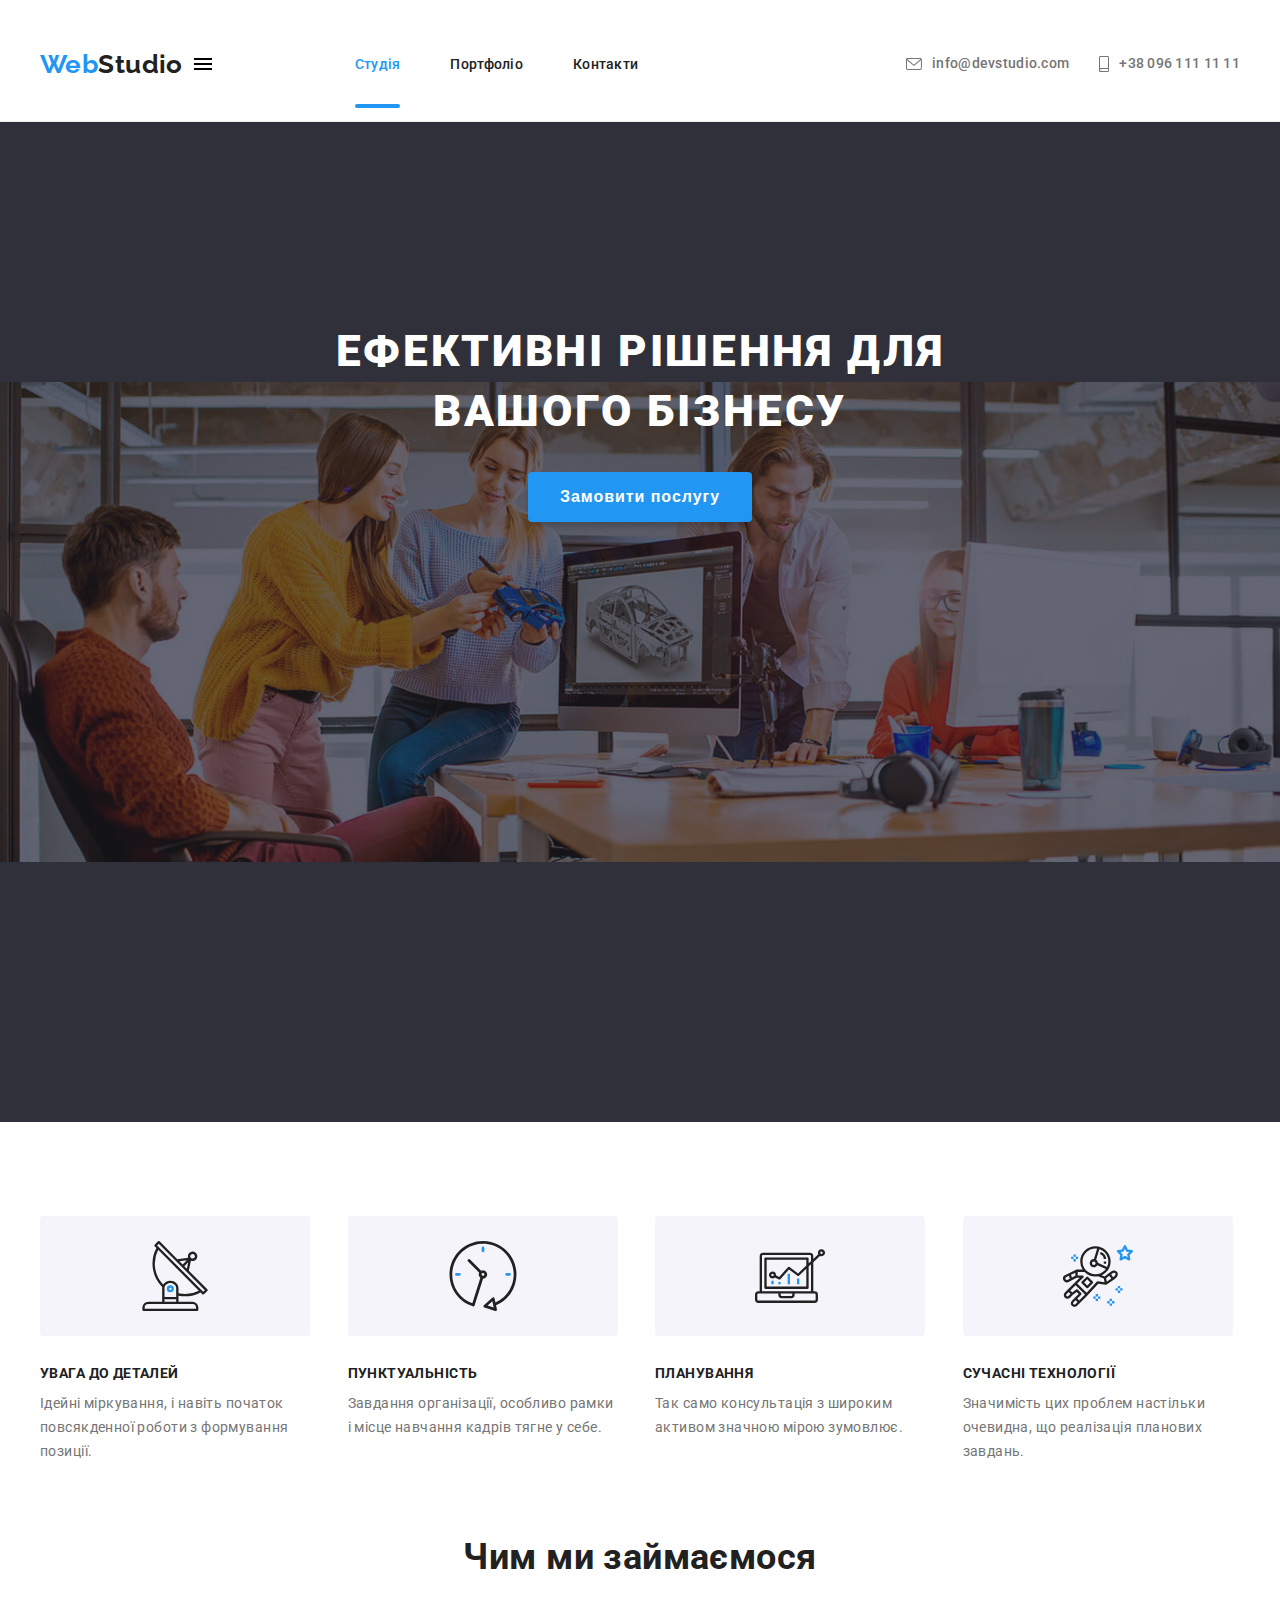
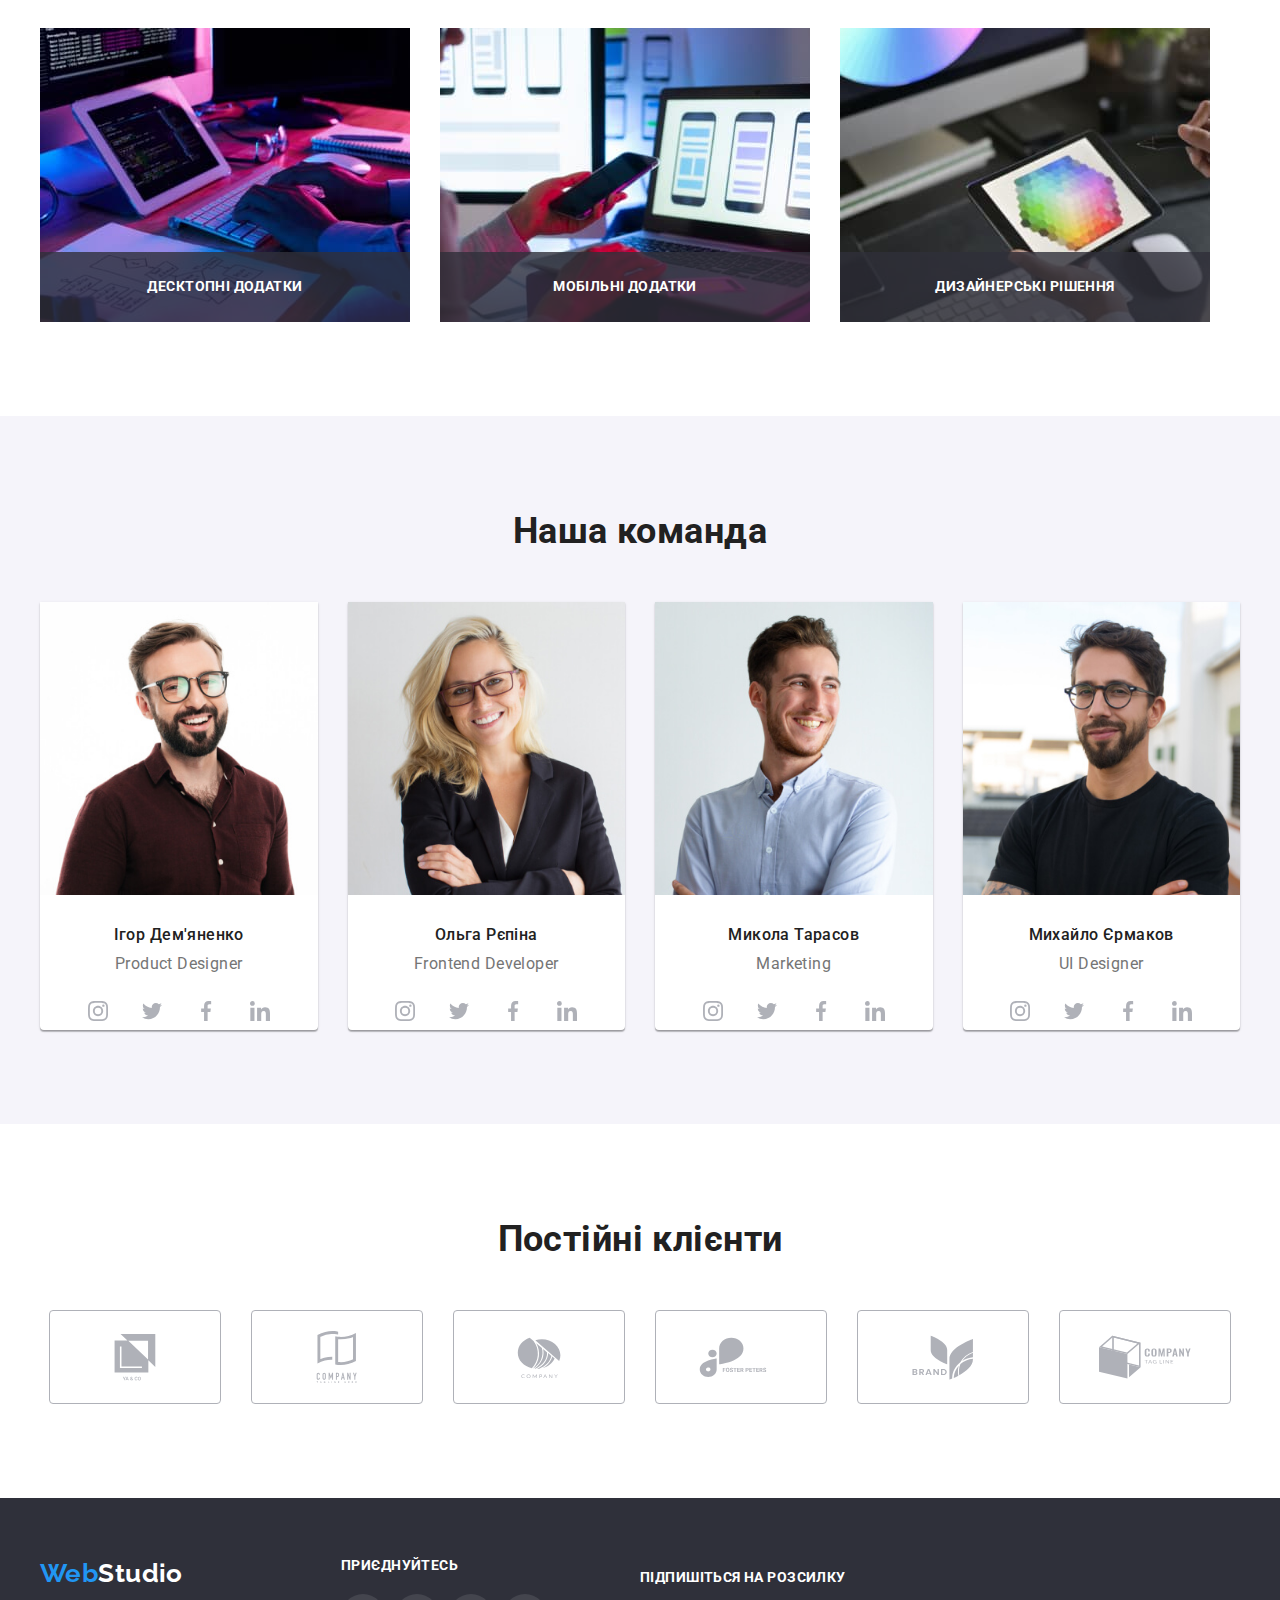
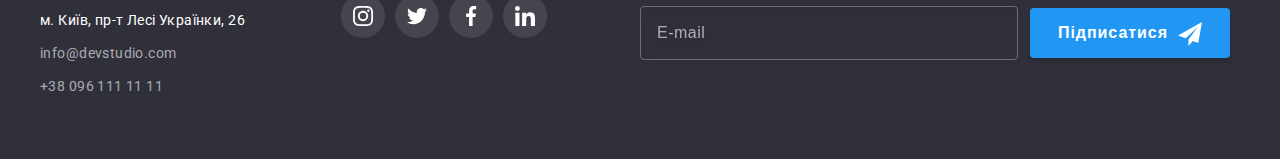
==== commit 1a0eff11: "Завантажує фотографії у всі секції" ====
--- a/index.html
+++ b/index.html
@@ -22,8 +22,8 @@
 
             <div class="header__mobile js-menu-container">
                 <button class="header__btn-close menu-btn js-close-menu">
-                    <svg width="40" heiht="40" aria-label="open menu">
-                        <use class="menu-btn__close" href="./images/icons.svg#icon-close_menu"></use>
+                    <svg class="menu__close" width="18" height="18" aria-label="close menu">
+                        <use class="menu-btn__close" href="./images/icons.svg#icon-close_menu_btn"></use>
                     </svg>
                 </button>
                 <div class="header__nav mobile-menu">
@@ -37,12 +37,12 @@
                                 <a class="menu-list__link" href="#">Контакти</a></li>
                         </ul>
                     </nav>
-                    <ul class="header__contacts contacts">
-                        <li class="contacts__item">
-                            <a class="contacts__link" href="tel:+380961111111">+38 096 111 11 11</a>
+                    <ul class="header__contacts contact">
+                        <li class="contact__item-phone">
+                            <a class="contact__link-phone" href="tel:+380961111111">+38 096 111 11 11</a>
                         </li>
-                        <li class="contacts__item">
-                            <a class="contacts__link" href="mailto:info@devstudio.com" aria-label="mail">info@devstudio.com</a>
+                        <li class="contact__item-email">
+                            <a class="contact__link-email" href="mailto:info@devstudio.com" aria-label="mail">info@devstudio.com</a>
                         </li>
                     </ul>
                 </div>
@@ -191,16 +191,16 @@
                     <li class="team__member">
                         <picture>
                             <source
-                            srcset="./images/team/mob-igor.jpg 1x, ./images/team/mob-igor2x.jpg 2x"
+                            srcset="./images/team/mob-igor.jpg 1x, ./images/team/mob-igor@2x.jpg 2x"
                             type="image/jpeg"
                             media="(max-width: 767px)"
                             />
                             <source 
-                            srcset="./images/team/tablet-igor.jpg 1x, ./images/team/tablet-igor2x.jpg 2x" 
+                            srcset="./images/team/tablet-igor.jpg 1x, ./images/team/tablet-igor@2x.jpg 2x" 
                             type="image/jpeg"
                             media="(min-width: 768px)" />
                             <source 
-                            srcset="./images/team/desk-igor.jpg 1x, ./images/team/desk-igor2x.jpg 2x" 
+                            srcset="./images/team/desk-igor.jpg 1x, ./images/team/desk-igor@2x.jpg 2x" 
                             type="image/jpeg"
                             media="(min-width: 1200px)" />
                             <img
@@ -250,15 +250,15 @@
                     <li class="team__member">
                         <picture>
                             <source 
-                            srcset="./images/team/mob-olga.jpg 1x, ./images/team/mob-olga2x.jpg 2x" 
+                            srcset="./images/team/mob-olga.jpg 1x, ./images/team/mob-olga@2x.jpg 2x" 
                             type="image/jpeg"
                             media="(max-width: 767px)" />
                             <source 
-                            srcset="./images/team/tablet-olga.jpg 1x, ./images/team/tablet-olga2x.jpg 2x" 
+                            srcset="./images/team/tablet-olga.jpg 1x, ./images/team/tablet-olga@2x.jpg 2x" 
                             type="image/jpeg"
                             media="(min-width: 768px)" />
                             <source 
-                            srcset="./images/team/desk-olga.jpg 1x, ./images/team/desk-olga2x.jpg 2x" 
+                            srcset="./images/team/desk-olga.jpg 1x, ./images/team/desk-olga@2x.jpg 2x" 
                             type="image/jpeg"
                             media="(min-width: 1200px)" />
                             <img class="team__img" src="./images/team/mob-olga.jpg" alt="Співробітник компанії" width="270" />
@@ -301,15 +301,15 @@
                     <li class="team__member">
                         <picture>
                             <source 
-                            srcset="./images/team/mob-mykola.jpg 1x, ./images/team/mob-mykola2x.jpg 2x" 
+                            srcset="./images/team/mob-mykola.jpg 1x, ./images/team/mob-mykola@2x.jpg 2x" 
                             type="image/jpeg"
                             media="(max-width: 767px)" />
                             <source 
-                            srcset="./images/team/tablet-mykola.jpg 1x, ./images/team/tablet-mykola2x.jpg 2x" 
+                            srcset="./images/team/tablet-mykola.jpg 1x, ./images/team/tablet-mykola@2x.jpg 2x" 
                             type="image/jpeg"
                             media="(min-width: 768px)" />
                             <source 
-                            srcset="./images/team/desk-mykola.jpg 1x, ./images/team/desk-mykola2x.jpg 2x" 
+                            srcset="./images/team/desk-mykola.jpg 1x, ./images/team/desk-mykola@2x.jpg 2x" 
                             type="image/jpeg"
                             media="(min-width: 1200px)" />
                             <img class="team__img" src="./images/team/mob-mykola.jpg" alt="Співробітник компанії" width="270" />
@@ -352,15 +352,15 @@
                     <li class="team__member">
                         <picture>
                             <source 
-                            srcset="./images/team/mob-mykhaylo.jpg 1x, ./images/team/mob-mykhaylo2x.jpg 2x" 
+                            srcset="./images/team/mob-mykhaylo.jpg 1x, ./images/team/mob-mykhaylo@2x.jpg 2x" 
                             type="image/jpeg"
                             media="(max-width: 767px)" />
                             <source 
-                            srcset="./images/team/tablet-mykhaylo.jpg 1x, ./images/team/tablet-mykhaylo2x.jpg 2x" 
+                            srcset="./images/team/tablet-mykhaylo.jpg 1x, ./images/team/tablet-mykhaylo@2x.jpg 2x" 
                             type="image/jpeg"
                             media="(min-width: 768px)" />
                             <source 
-                            srcset="./images/team/desk-mykhaylo.jpg 1x, ./images/team/desk-mykhaylo2x.jpg 2x" 
+                            srcset="./images/team/desk-mykhaylo.jpg 1x, ./images/team/desk-mykhaylo@2x.jpg 2x" 
                             type="image/jpeg"
                             media="(min-width: 1200px)" />
                             <img class="team__img" src="./images/team/mob-mykhaylo.jpg" alt="Співробітник компанії" width="270" />
--- a/css/main.min.css
+++ b/css/main.min.css
@@ -1 +1 @@
-:root{--primary-text-color: #757575;--title-text-color: #212121;--hero-text-color: #FFFFFF;--acent-color: #2196F3;--filter-background-color: #F5F4FA;--cubic: cubic-bezier(0.4, 0, 0.2, 1)}ul{list-style:none;padding:0;margin:0}h1,h2,h3{margin:0}p{margin:0}.page{background-color:var(--hero-text-color);color:var(--primary-text-color);font-family:Roboto,sans-serif,Raleway,sans-serif;font-size:14px;letter-spacing:.03em;margin-left:auto;margin-right:auto}.container{width:100%;padding-left:15px;padding-right:15px;margin-left:auto;margin-right:auto}@media screen and (min-width: 480px){.container{max-width:480px}}@media screen and (min-width: 768px){.container{max-width:768px}}@media screen and (min-width: 1200px){.container{max-width:1200px}}.section{padding-top:60px;padding-bottom:60px}@media screen and (min-width: 1200px){.section{padding-top:94px;padding-bottom:94px}}.visually-hidden{position:absolute;white-space:nowrap;width:1px;height:1px;overflow:hidden;border:0;padding:0;clip:rect(0 0 0 0);clip-path:inset(50%);margin:-1px}.list{list-style:none}img{max-width:100%;width:100%;display:block;height:auto}.button{color:var(--hero-text-color);background-color:var(--acent-color);box-shadow:0px 4px 4px rgba(0,0,0,.15);cursor:pointer;border-radius:4px;border:none;font-size:16px;line-height:1.88;letter-spacing:.06em;font-weight:700}.social-list{display:flex;align-items:center;justify-content:center;gap:10px}.social-link{width:44px;height:44px;display:flex;align-items:center;justify-content:center;border-radius:50%}.header{border-bottom:1px solid #ececec}.header__logo{color:var(--title-text-color);padding-top:16px;padding-bottom:16px}@media screen and (min-width: 768px){.header__logo{padding-top:26px;padding-bottom:26px}}@media screen and (min-width: 1200px){.header__logo{padding-top:24px;padding-bottom:25px}}@media screen and (max-width: 767px){.header__container{display:flex;align-items:center;justify-content:space-between}}@media screen and (min-width: 768px){.header__container{display:flex;align-items:center;justify-content:center}.header__nav{display:flex;align-items:center;justify-content:center}.header__list{display:flex;align-items:center;justify-content:center;gap:50px;margin-left:87px}.header__item{position:relative;color:var(--title-text-color);font-weight:500;line-height:1.14;letter-spacing:.02em;text-decoration:none;transition:color 250ms var(--cubic)}.header__item:hover,.header__item:focus{color:var(--acent-color)}.current{color:var(--acent-color)}.current:after{display:block;position:absolute;content:"";width:100%;height:4px;border-radius:2px;background-color:var(--acent-color);left:0;top:100%}.header__item{padding-top:32px;padding-bottom:32px}.header__contacts a{color:var(--primary-text-color);font-weight:500;line-height:1.14;letter-spacing:.02em;text-decoration:none;transition:color 250ms var(--cubic)}.header__contacts a:hover,.header__contacts a:focus{color:var(--acent-color)}.header__email,.contact__phone{display:flex;justify-content:center;align-items:center;gap:10px}.icon-mail,.icon-phone{fill:currentColor}}@media screen and (min-width: 1200px){.header__list{margin-left:92px}.header__contacts{display:flex;align-items:center;gap:30px;margin-left:auto}.header__item,.header__email,.contact__phone{padding-top:32px;padding-bottom:32px}}.header__mobile{position:fixed;top:0;left:0;width:100%;height:100%;background-color:red;transform:translateX(100%);transition:transform 800ms ease}.header__mobile.is-open{transform:translateX(0%)}@media screen and (min-width: 768px){.header__mobile{display:none}}.header__inner{width:100%;display:flex;align-items:center}@media screen and (max-width: 767.98px){.header__inner{display:none}}@media screen and (min-width: 768px){.header__contacts{margin-left:auto}}@media screen and (min-width: 768px)and (max-width: 1199px){.header__contacts{display:flex;flex-direction:column;align-items:flex-start;gap:10px;padding-top:21px;padding-bottom:21px}}@media screen and (min-width: 1200px){.header__contacts{display:flex}.header__contacts .header__contact-item:not(:last-child){margin-right:30px}}.menu-btn{height:40px;width:40px;border:none;padding:11px;display:flex;align-items:center;background-color:#fff;border-radius:5px}.menu-btn .menu-btn__close{display:none}.header__btn-close{position:absolute;top:10px;right:10px}.menu-list__item{margin-bottom:32px}.menu-list__link{font-size:40px;line-height:1.18;letter-spacing:.02em}body.overflow{overflow:hidden}.logo{color:var(--acent-color);font-family:Raleway,sans-serif;font-weight:700;font-size:26px;line-height:1.19;text-decoration:none}.hero{background-color:#2f303a;background-image:linear-gradient(rgba(47, 48, 58, 0.4), rgba(47, 48, 58, 0.4)),url(../images/heroback.jpg);background-size:480px 400px;background-repeat:no-repeat;background-position:center;text-align:center;margin-left:auto;margin-right:auto;padding-top:118px;padding-bottom:118px}.hero__title{color:var(--hero-text-color);font-weight:900;font-size:26px;line-height:1.62;letter-spacing:.06em;text-transform:uppercase;text-align:center;margin-bottom:30px}.hero__btn{padding:10px 32px}@media screen and (min-width: 480px)and (max-width: 1199.98px){.hero{background-size:768px 400px}}@media screen and (min-width: 1200px){.hero{background-size:1600px 600px;padding-top:200px;padding-bottom:200px}.hero__title{font-size:44px;line-height:1.36}}.benefits__list{display:flex;flex-wrap:wrap;gap:30px}@media screen and (min-width: 1200px){.benefits__list{align-items:center;justify-content:center}}.benefits__item{width:100%;height:226px}@media screen and (min-width: 768px){.benefits__item{width:calc((100% - 30px)/2)}}@media screen and (min-width: 1200px){.benefits__item{width:calc((100% - 90px)/4)}}.svg-box{display:flex;align-items:center;justify-content:center;background-color:var(--filter-background-color);background-position:center;border-radius:4px;width:450px;height:120px;margin-bottom:30px}@media screen and (min-width: 768px){.svg-box{width:354px}}@media screen and (min-width: 1200px){.svg-box{width:270px}}.benefits__item-title{color:var(--title-text-color);font-weight:700;font-size:14px;line-height:1.14;text-transform:uppercase;margin-bottom:10px}.benefits__text{color:var(--primary-text-color);line-height:1.71}@media screen and (min-width: 768px){.benefits__text{width:354px}}@media screen and (min-width: 1200px){.benefits__text{width:270px;margin:0}}.services{display:none}@media screen and (min-width: 1200px){.services{display:flex;padding-top:0}.section__title{color:var(--title-text-color);font-weight:700;font-size:36px;line-height:1.17;text-align:center;margin-bottom:50px}.services__list{display:flex;align-items:center;gap:30px}.services__item{position:relative}.services__img{display:block;max-width:100%;height:auto}.services__description{position:absolute;color:var(--hero-text-color);background-color:rgba(47,48,58,.8);font-weight:700;font-size:14px;line-height:1.14;text-align:center;letter-spacing:.03em;text-transform:uppercase;width:370px;left:0;bottom:0;padding-top:27px;padding-bottom:27px}}.team{background-color:var(--filter-background-color);margin-left:auto;margin-right:auto}.team-tittle{color:var(--title-text-color);font-weight:700;font-size:28px;line-height:1.18;text-align:center;margin-bottom:30px}@media screen and (min-width: 1200px){.team-tittle{line-height:1.17;margin-bottom:50px;font-size:36px}}.team__list{display:flex;flex-wrap:wrap;gap:30px}@media screen and (min-width: 1200px){.team__list{display:flex;align-items:center}}.team__member{width:100%;height:622px;background-color:var(--hero-text-color);box-shadow:0px 1px 3px rgba(0,0,0,.12),0px 1px 1px rgba(0,0,0,.14),0px 2px 1px rgba(0,0,0,.2);border-radius:0px 0px 4px 4px}@media screen and (min-width: 768px){.team__member{width:calc((100% - 30px)/2);height:536px}}@media screen and (min-width: 1200px){.team__member{width:calc((100% - 90px)/4);height:428px}}.team__item{align-content:space-between;padding-top:30px;padding-bottom:24px}@media screen and (min-width: 1200px){.team__item{padding-bottom:30px}}.team__name{color:var(--title-text-color);font-weight:500;font-size:16px;line-height:1.19;text-align:center;margin-bottom:10px}.team__position{color:var(--primary-text-color);font-size:16px;line-height:1.19;text-align:center}.members-link{fill:#afb1b8;margin-top:16px;transition:background-color 250ms var(--cubic),fill 250ms var(--cubic)}.members-link:hover,.members-link:focus{background-color:var(--acent-color);fill:var(--hero-text-color)}.clients__title{color:var(--title-text-color);font-weight:700;font-size:28px;line-height:1.18;text-align:center;margin-bottom:30px}@media screen and (min-width: 1200px){.clients__title{font-size:36px;line-height:1.17;margin-bottom:50px}}.clients__list{display:flex;flex-wrap:wrap;align-items:center;justify-content:center;gap:30px;flex-basis:calc((100% - 30px)/2)}@media screen and (min-width: 768px){.clients__list{flex-basis:calc((100% - 60px)/3)}}@media screen and (min-width: 1200px){.clients__list{align-items:center;justify-content:center}}.company__link{width:210px;height:92px;display:flex;align-items:center;justify-content:center;fill:#afb1b8;border:1px solid #afb1b8;border-radius:4px;transition:fill 250ms var(--cubic),border 250ms var(--cubic)}.company__link:hover,.company__link:focus{fill:var(--acent-color);border:1px solid var(--acent-color)}@media screen and (min-width: 768px){.company__link{width:226px}}@media screen and (min-width: 1200px){.company__link{width:170px}}.footer{background-color:#2f303a;padding-top:60px;padding-bottom:60px;margin-left:auto;margin-right:auto}.footer__logo{color:var(--hero-text-color)}.address{margin-top:20px}.footer-content{text-align:center}@media screen and (min-width: 1200px){.footer-content{display:flex;align-items:baseline;text-align:left}}@media screen and (min-width: 768px){.footer__connection{display:flex;justify-content:center;align-content:space-between}}.contacts{width:231px;margin-left:auto;margin-right:auto;margin-bottom:60px}@media screen and (min-width: 1200px){.contacts{margin-bottom:0}}.location{color:var(--hero-text-color)}.address-title{color:rgba(255,255,255,.6)}.location,.address-title{font-style:normal;line-height:1.71;text-decoration:none;transition:color 250ms var(--cubic)}.address-list:not(:last-child){margin-bottom:8px}@media screen and (min-width: 1200px){.address-list:not(:last-child){margin-bottom:9px}}.coordinates .location:hover,.coordinates .location:focus{color:var(--acent-color)}.address-title:hover,.address-title:focus{color:var(--acent-color)}.join{margin-left:auto;margin-right:auto;margin-bottom:60px;width:206px}@media screen and (min-width: 1200px){.join{margin-left:70px}}.join-title{color:var(--hero-text-color);font-weight:700;font-size:14px;line-height:1.14;text-transform:uppercase;margin-bottom:20px}.network-link{fill:var(--hero-text-color);background-color:rgba(255,255,255,.1);transition:background-color 250ms var(--cubic)}.network-link:hover,.network-link:focus{background-color:var(--acent-color)}@media screen and (min-width: 1200px){.subscribe-form{margin-left:93px}}@media screen and (min-width: 1200px){.subscribe-items{display:flex;align-items:center;justify-content:center}}.subscribe-title{color:var(--hero-text-color);font-weight:700;font-size:14px;line-height:1.14;text-transform:uppercase;margin-bottom:20px}.subscribe-input{color:var(--hero-text-color);background-color:rgba(0,0,0,0);width:450px;height:50px;font-size:16px;line-height:1.25;border:1px solid rgba(255,255,255,.3);filter:drop-shadow(0px 4px 4px rgba(0, 0, 0, 0.15));border-radius:4px;margin-right:12px;margin-bottom:20px;padding-left:16px}@media screen and (min-width: 1200px){.subscribe-input{width:358px;margin-bottom:0}}.subscribe-input::placeholder{font-size:16px;line-height:1.25;letter-spacing:.03em;color:rgba(255,255,255,.6)}.subscribe-input:focus+.subscribe-label{color:rgba(0,0,0,0)}.subscribe-input:hover,.subscribe-input:focus{border-color:var(--acent-color)}.icon-letter{vertical-align:middle}.footer__btn{display:flex;align-items:center;justify-content:center;width:200px;height:50px;padding:10px 28px;margin-left:auto;margin-right:auto}.subscribe-btn-icon{margin-left:10px}.backdrop{position:fixed;top:0;left:0;width:100%;height:100%;background-color:rgba(0,0,0,.2);visibility:visible;opacity:1;transition:opacity 250ms var(--cubic),visibility 250ms var(--cubic)}.backdrop.is-hidden{visibility:hidden;opacity:0;pointer-events:none}.backdrop.is-hidden .modal{transform:scale(0.6) translate(-50%, -50%)}.modal{position:absolute;top:50%;left:50%;transform:translate(-50%, -50%) scale(1);width:450px;height:609px;padding:40px;border-radius:4px;background-color:var(--hero-text-color);box-shadow:0px 1px 3px rgba(0,0,0,.12),0px 1px 1px rgba(0,0,0,.14),0px 2px 1px rgba(0,0,0,.2);transition:transform 250ms var(--cubic)}@media screen and (min-width: 1200px){.modal{width:528px;height:581px}}.modal-title{font-weight:700;font-size:20px;line-height:1.5;text-align:center;text-align:center;color:var(--title-text-color);margin-bottom:12px}@media screen and (min-width: 1200px){.modal-title{line-height:1.15}}.modal-form{display:flex;flex-direction:column}.modal-label{display:block;font-size:12px;line-height:1.17;letter-spacing:.01em;color:var(--primary-text-color);margin-bottom:4px}.modal-input,.modal-textarea{border:1px solid rgba(33,33,33,.2);border-radius:4px;width:100%;transition:border-color 250ms var(--cubic)}.modal-input:hover,.modal-textarea:hover,.modal-input:focus,.modal-textarea:focus{border-color:var(--acent-color)}.modal-input:hover+.icon-form,.modal-input:focus+.icon-form{fill:var(--acent-color)}.modal-input{padding:11px 12px 11px 42px;outline:rgba(0,0,0,0);cursor:pointer}.modal-textarea{padding:12px 16px;height:120px;resize:none;outline:rgba(0,0,0,0)}.modal-textarea::placeholder{font-size:12px;line-height:1.15;letter-spacing:.01em}.form-group{position:relative;margin-bottom:10px;cursor:pointer}.form-box{margin-bottom:20px}.icon-form{position:absolute;fill:var(--title-text-color);top:50%;left:12px;transition:fill 250ms var(--cubic);pointer-events:none}.button-close{display:flex;position:absolute;align-items:center;justify-content:center;width:30px;height:30px;top:8px;right:8px;border:1px solid rgba(0,0,0,.1);border-radius:50%;background-color:var(--hero-text-color);cursor:pointer}.button-close:hover .icon-close,.button-close:focus .icon-close{fill:var(--acent-color)}.icon-close{position:absolute;fill:#000;transition:fill 250ms var(--cubic)}.checkbox-link{text-decoration:underline;color:var(--acent-color)}.check-label{display:flex;align-items:center;font-size:14px;line-height:1.71;color:var(--primary-text-color);margin:4px}.form-checkbox{display:flex;align-items:center;justify-content:center;width:16px;height:15px;border:2px solid var(--title-text-color);border-radius:3px;margin-left:-15px;margin-right:8px}@media screen and (min-width: 1200px){.form-checkbox{margin-left:12px}}.form-agreement{display:flex;align-items:center;justify-content:center;margin-bottom:30px}.modal-checked:checked+.form-checkbox{background-color:var(--acent-color);border:none}.modal-checked:checked+.form-checkbox .icon-checked{opacity:1}.icon-checked{fill:var(--hero-text-color);opacity:0;width:11px;height:8px}.checkbox-text{font-size:12px;line-height:1.17;color:var(--primary-text-color);margin-right:5px;cursor:pointer}@media screen and (min-width: 1200px){.checkbox-text{font-size:14px;line-height:1.71}}.checkbox-link{font-size:12px;line-height:1.17;color:--acent-color;border-bottom:1px solid;text-decoration:none;cursor:pointer}@media screen and (min-width: 1200px){.checkbox-link{font-size:14px;line-height:1.71}}.form-button{display:block;margin:0 auto;width:200px;height:50px;font-weight:700;font-size:16px;line-height:1.88;letter-spacing:.06em;color:var(--hero-text-color);background-color:var(--acent-color);box-shadow:0px 4px 4px rgba(0,0,0,.15);border-radius:4px;border:rgba(0,0,0,0);cursor:pointer;transition:background-color 250ms var(--cubic)}.form-button:hover,.form-button:focus{background-color:#188ce8}.form-checked{display:flex;align-items:center;margin-bottom:30px}.button-nav{display:flex;flex-wrap:wrap;max-width:326px;gap:8px;margin-bottom:40px}@media screen and (min-width: 768px){.button-nav{max-width:575px;align-items:center;justify-content:center;margin-bottom:30px;margin-left:auto;margin-right:auto}}@media screen and (min-width: 1200px){.button-nav{margin-bottom:50px}}.button-nav-item{cursor:pointer;color:var(--title-text-color);background-color:var(--filter-background-color);font-weight:500;font-size:16px;line-height:1.62;border:rgba(0,0,0,0);padding:6px 22px;border-radius:4px;transition:color 250ms var(--cubic),background-color 250ms var(--cubic),box-shadow 250ms var(--cubic)}.button-nav-item:hover,.button-nav-item:focus{color:var(--hero-text-color);background-color:var(--acent-color);box-shadow:0px 3px 1px rgba(0,0,0,.1),0px 1px 2px rgba(0,0,0,.08),0px 2px 2px rgba(0,0,0,.12)}.description{position:relative;overflow:hidden}.description-text{position:absolute;padding:63px 24px;font-size:18px;line-height:1.56;letter-spacing:.03em;left:0;top:0;width:100%;height:100%;color:var(--hero-text-color);background-color:var(--acent-color);transform:translateY(100%);transition:transform 250ms var(--cubic)}.works-item:hover .description-text{transform:translateY(0)}.works{display:flex;flex-wrap:wrap;align-items:center;gap:30px}@media screen and (min-width: 768px){.works{flex-basis:calc((100% - 30px)/2)}}@media screen and (min-width: 1200px){.works{flex-basis:calc((100% - 60px)/3)}}.work-link{text-decoration:none}.works-item{width:450px;height:404px;transition:transform 250ms var(--cubic),box-shadow 250ms var(--cubic)}@media screen and (min-width: 768px){.works-item{width:354px}}@media screen and (min-width: 1200px){.works-item{width:370px}}.works-item:hover{box-shadow:0px 1px 1px rgba(0,0,0,.12),0px 4px 4px rgba(0,0,0,.06),1px 4px 6px rgba(0,0,0,.16)}.content-border{padding:20px 24px;border:1px solid #eee;border-top:rgba(0,0,0,0)}@media screen and (min-width: 768px)and (max-width: 1199.98px){.content-item{height:146px}.work-example{height:440px}}.works-title{color:var(--title-text-color);font-weight:700;font-size:18px;line-height:2;letter-spacing:.06em;margin-bottom:4px}.works-text{color:var(--primary-text-color);font-weight:400;font-size:16px;line-height:1.88}/*# sourceMappingURL=main.min.css.map */+:root{--primary-text-color: #757575;--title-text-color: #212121;--hero-text-color: #FFFFFF;--acent-color: #2196F3;--filter-background-color: #F5F4FA;--cubic: cubic-bezier(0.4, 0, 0.2, 1)}ul{list-style:none;padding:0;margin:0}h1,h2,h3{margin:0}p{margin:0}.page{background-color:var(--hero-text-color);color:var(--primary-text-color);font-family:Roboto,sans-serif,Raleway,sans-serif;font-size:14px;letter-spacing:.03em;margin-left:auto;margin-right:auto}.container{width:100%;padding-left:15px;padding-right:15px;margin-left:auto;margin-right:auto}@media screen and (min-width: 480px){.container{max-width:480px}}@media screen and (min-width: 768px){.container{max-width:768px}}@media screen and (min-width: 1200px){.container{max-width:1200px}}.section{padding-top:60px;padding-bottom:60px}@media screen and (min-width: 1200px){.section{padding-top:94px;padding-bottom:94px}}.visually-hidden{position:absolute;white-space:nowrap;width:1px;height:1px;overflow:hidden;border:0;padding:0;clip:rect(0 0 0 0);clip-path:inset(50%);margin:-1px}.list{list-style:none}img{max-width:100%;width:100%;display:block;height:auto}.button{color:var(--hero-text-color);background-color:var(--acent-color);box-shadow:0px 4px 4px rgba(0,0,0,.15);cursor:pointer;border-radius:4px;border:none;font-size:16px;line-height:1.88;letter-spacing:.06em;font-weight:700}.social-list{display:flex;align-items:center;justify-content:center;gap:10px}.social-link{width:44px;height:44px;display:flex;align-items:center;justify-content:center;border-radius:50%}.header{border-bottom:1px solid #ececec}.header__logo{color:var(--title-text-color);padding-top:16px;padding-bottom:16px}@media screen and (min-width: 768px){.header__logo{padding-top:26px;padding-bottom:26px}}@media screen and (min-width: 1200px){.header__logo{padding-top:24px;padding-bottom:25px}}@media screen and (max-width: 767px){.header__container{display:flex;align-items:center;justify-content:space-between}}.header__nav{padding-top:48px;padding-bottom:48px;padding-left:40px}@media screen and (min-width: 768px){.header__container{display:flex;align-items:center;justify-content:center}.header__nav{display:flex;align-items:center;justify-content:center}.header__list{display:flex;align-items:center;justify-content:center;gap:50px;margin-left:87px}.header__item{position:relative;color:var(--title-text-color);font-weight:500;line-height:1.14;letter-spacing:.02em;text-decoration:none;transition:color 250ms var(--cubic)}.header__item:hover,.header__item:focus{color:var(--acent-color)}.current{color:var(--acent-color)}.current:after{display:block;position:absolute;content:"";width:100%;height:4px;border-radius:2px;background-color:var(--acent-color);left:0;top:100%}.header__item{padding-top:32px;padding-bottom:32px}.header__contacts a{color:var(--primary-text-color);font-weight:500;line-height:1.14;letter-spacing:.02em;text-decoration:none;transition:color 250ms var(--cubic)}.header__contacts a:hover,.header__contacts a:focus{color:var(--acent-color)}.header__email,.contact__phone{display:flex;justify-content:center;align-items:center;gap:10px}.icon-mail,.icon-phone{fill:currentColor}}@media screen and (min-width: 1200px){.header__list{margin-left:92px}.header__contacts{display:flex;align-items:center;gap:30px;margin-left:auto}.header__item,.header__email,.contact__phone{padding-top:32px;padding-bottom:32px}}.header__mobile{position:fixed;top:0;left:0;width:100%;height:100%;background-color:#fff;transform:translateX(100%);transition:transform 800ms ease}.header__mobile.is-open{transform:translateX(0%)}@media screen and (min-width: 768px){.header__mobile{display:none}}.header__inner{width:100%;display:flex;align-items:center}@media screen and (max-width: 767.98px){.header__inner{display:none}}.menu-btn{height:40px;width:40px;border:none;padding:11px;display:flex;align-items:center;background-color:#fff;border-radius:5px}.menu__close{width:40px;height:40px}.menu__close:hover,.menu__close:focus{fill:var(--acent-color)}.header__btn-close{position:absolute;top:10px;right:10px}.contact__link-phone{font-weight:500;font-size:34px;line-height:1.18;letter-spacing:.02em;color:#2196f3;text-decoration:none;margin-top:306px;margin-bottom:32px}.contact__link-email{color:var(--primary-text-color);font-weight:500;font-size:24px;line-height:1.17;letter-spacing:.02em}.contact__item-phone{margin-top:306px}.contact__item-email{margin-top:32px}.menu-list__item:not(:last-child){margin-bottom:32px}.menu-list__link{color:var(--title-text-color);font-size:40px;line-height:1.18;letter-spacing:.02em;text-decoration:none}.menu-list__link:hover,.menu-list__link:focus{color:var(--acent-color)}body.overflow{overflow:hidden}.logo{color:var(--acent-color);font-family:Raleway,sans-serif;font-weight:700;font-size:26px;line-height:1.19;text-decoration:none}.hero{max-width:100%;height:400px;background-color:#2f303a;background-position:center;text-align:center;margin-left:auto;margin-right:auto;padding-top:118px;padding-bottom:118px;background-image:linear-gradient(rgba(47, 48, 58, 0.4), rgba(47, 48, 58, 0.4)),url("../images/hero/mobile-hero.jpg");background-repeat:no-repeat;background-size:contain}@media screen and (min-width: 480px){.hero{background-image:linear-gradient(rgba(47, 48, 58, 0.4), rgba(47, 48, 58, 0.4)),url("../images/hero/tablet-hero.jpg")}}@media screen and (min-width: 768px){.hero{background-image:linear-gradient(rgba(47, 48, 58, 0.4), rgba(47, 48, 58, 0.4)),url("../images/hero/desk-hero.jpg");height:600px}}@media screen and (min-width: 1200px){.hero{padding-top:200px;padding-bottom:200px}}@media screen and (max-width: 479.98px)and (min-device-pixel-ratio: 2),screen and (max-width: 479.98px)and (-webkit-min-device-pixel-ratio: 2),screen and (max-width: 479.98px)and (min-resolution: 192dpi),screen and (max-width: 479.98px)and (min-resolution: 2dppx){.hero{background-image:linear-gradient(rgba(47, 48, 58, 0.4), rgba(47, 48, 58, 0.4)),url("../images/hero/mobile-hero@2x.jpg")}}@media screen and (min-width: 480px)and (min-device-pixel-ratio: 2),screen and (min-width: 480px)and (-webkit-min-device-pixel-ratio: 2),screen and (min-width: 480px)and (min-resolution: 192dpi),screen and (min-width: 480px)and (min-resolution: 2dppx){.hero{background-image:linear-gradient(rgba(47, 48, 58, 0.4), rgba(47, 48, 58, 0.4)),url("../images/hero/tablet-hero@2x.jpg")}}@media screen and (min-width: 768px)and (min-device-pixel-ratio: 2),screen and (min-width: 768px)and (-webkit-min-device-pixel-ratio: 2),screen and (min-width: 768px)and (min-resolution: 192dpi),screen and (min-width: 768px)and (min-resolution: 2dppx){.hero{background-image:linear-gradient(rgba(47, 48, 58, 0.4), rgba(47, 48, 58, 0.4)),url("../images/hero/desk-hero@2x.jpg")}}.hero__title{color:var(--hero-text-color);font-weight:900;font-size:26px;line-height:1.62;letter-spacing:.06em;text-transform:uppercase;text-align:center;margin-bottom:30px}@media screen and (min-width: 1200px){.hero__title{font-size:44px;line-height:1.36}}.hero__btn{padding:10px 32px}.benefits__list{display:flex;flex-wrap:wrap;gap:30px}@media screen and (min-width: 1200px){.benefits__list{align-items:center;justify-content:center}}.benefits__item{width:100%;height:226px}@media screen and (min-width: 768px){.benefits__item{width:calc((100% - 30px)/2)}}@media screen and (min-width: 1200px){.benefits__item{width:calc((100% - 90px)/4)}}.svg-box{display:flex;align-items:center;justify-content:center;background-color:var(--filter-background-color);background-position:center;border-radius:4px;width:450px;height:120px;margin-bottom:30px}@media screen and (min-width: 768px){.svg-box{width:354px}}@media screen and (min-width: 1200px){.svg-box{width:270px}}.benefits__item-title{color:var(--title-text-color);font-weight:700;font-size:14px;line-height:1.14;text-transform:uppercase;margin-bottom:10px}@media screen and (max-width: 767.98px){.benefits__item-title{text-align:center}}.benefits__text{color:var(--primary-text-color);line-height:1.71}@media screen and (min-width: 768px){.benefits__text{width:354px}}@media screen and (min-width: 1200px){.benefits__text{width:270px;margin:0}}.services{display:none}@media screen and (min-width: 1200px){.services{display:flex;padding-top:0}.section__title{color:var(--title-text-color);font-weight:700;font-size:36px;line-height:1.17;text-align:center;margin-bottom:50px}.services__list{display:flex;align-items:center;gap:30px}.services__item{position:relative}.services__img{display:block;max-width:100%;height:auto}.services__description{position:absolute;color:var(--hero-text-color);background-color:rgba(47,48,58,.8);font-weight:700;font-size:14px;line-height:1.14;text-align:center;letter-spacing:.03em;text-transform:uppercase;width:370px;left:0;bottom:0;padding-top:27px;padding-bottom:27px}}.team{background-color:var(--filter-background-color);margin-left:auto;margin-right:auto}.team-tittle{color:var(--title-text-color);font-weight:700;font-size:28px;line-height:1.18;text-align:center;margin-bottom:30px}@media screen and (min-width: 1200px){.team-tittle{line-height:1.17;margin-bottom:50px;font-size:36px}}.team__list{display:flex;flex-wrap:wrap;gap:30px}@media screen and (min-width: 1200px){.team__list{display:flex;align-items:center}}.team__member{width:100%;height:622px;background-color:var(--hero-text-color);box-shadow:0px 1px 3px rgba(0,0,0,.12),0px 1px 1px rgba(0,0,0,.14),0px 2px 1px rgba(0,0,0,.2);border-radius:0px 0px 4px 4px}@media screen and (min-width: 768px){.team__member{width:calc((100% - 30px)/2);height:536px}}@media screen and (min-width: 1200px){.team__member{width:calc((100% - 90px)/4);height:428px}}.team__item{align-content:space-between;padding-top:30px;padding-bottom:24px}@media screen and (min-width: 1200px){.team__item{padding-bottom:30px}}.team__name{color:var(--title-text-color);font-weight:500;font-size:16px;line-height:1.19;text-align:center;margin-bottom:10px}.team__position{color:var(--primary-text-color);font-size:16px;line-height:1.19;text-align:center}.members-link{fill:#afb1b8;margin-top:16px;transition:background-color 250ms var(--cubic),fill 250ms var(--cubic)}.members-link:hover,.members-link:focus{background-color:var(--acent-color);fill:var(--hero-text-color)}.clients__title{color:var(--title-text-color);font-weight:700;font-size:28px;line-height:1.18;text-align:center;margin-bottom:30px}@media screen and (min-width: 1200px){.clients__title{font-size:36px;line-height:1.17;margin-bottom:50px}}.clients__list{display:flex;flex-wrap:wrap;align-items:center;justify-content:center;gap:30px;flex-basis:calc((100% - 30px)/2)}@media screen and (min-width: 768px){.clients__list{flex-basis:calc((100% - 60px)/3)}}@media screen and (min-width: 1200px){.clients__list{align-items:center;justify-content:center}}.company__link{width:210px;height:92px;display:flex;align-items:center;justify-content:center;fill:#afb1b8;border:1px solid #afb1b8;border-radius:4px;transition:fill 250ms var(--cubic),border 250ms var(--cubic)}.company__link:hover,.company__link:focus{fill:var(--acent-color);border:1px solid var(--acent-color)}@media screen and (min-width: 768px){.company__link{width:226px}}@media screen and (min-width: 1200px){.company__link{width:170px}}.footer{background-color:#2f303a;padding-top:60px;padding-bottom:60px;margin-left:auto;margin-right:auto}.footer__logo{color:var(--hero-text-color)}.address{margin-top:20px}.footer-content{text-align:center}@media screen and (min-width: 1200px){.footer-content{display:flex;align-items:baseline;text-align:left}}@media screen and (min-width: 768px){.footer__connection{display:flex;justify-content:center;align-content:space-between}}.contacts{width:231px;margin-left:auto;margin-right:auto;margin-bottom:60px}@media screen and (min-width: 1200px){.contacts{margin-bottom:0}}.location{color:var(--hero-text-color)}.address-title{color:rgba(255,255,255,.6)}.location,.address-title{font-style:normal;line-height:1.71;text-decoration:none;transition:color 250ms var(--cubic)}.address-list:not(:last-child){margin-bottom:8px}@media screen and (min-width: 1200px){.address-list:not(:last-child){margin-bottom:9px}}.coordinates .location:hover,.coordinates .location:focus{color:var(--acent-color)}.address-title:hover,.address-title:focus{color:var(--acent-color)}.join{margin-left:auto;margin-right:auto;margin-bottom:60px;width:206px}@media screen and (min-width: 1200px){.join{margin-left:70px}}.join-title{color:var(--hero-text-color);font-weight:700;font-size:14px;line-height:1.14;text-transform:uppercase;margin-bottom:20px}.network-link{fill:var(--hero-text-color);background-color:rgba(255,255,255,.1);transition:background-color 250ms var(--cubic)}.network-link:hover,.network-link:focus{background-color:var(--acent-color)}@media screen and (min-width: 1200px){.subscribe-form{margin-left:93px}}@media screen and (min-width: 1200px){.subscribe-items{display:flex;align-items:center;justify-content:center}}.subscribe-title{color:var(--hero-text-color);font-weight:700;font-size:14px;line-height:1.14;text-transform:uppercase;margin-bottom:20px}.subscribe-input{color:var(--hero-text-color);background-color:rgba(0,0,0,0);width:450px;height:50px;font-size:16px;line-height:1.25;border:1px solid rgba(255,255,255,.3);filter:drop-shadow(0px 4px 4px rgba(0, 0, 0, 0.15));border-radius:4px;margin-right:12px;margin-bottom:20px;padding-left:16px}@media screen and (min-width: 1200px){.subscribe-input{width:358px;margin-bottom:0}}.subscribe-input::placeholder{font-size:16px;line-height:1.25;letter-spacing:.03em;color:rgba(255,255,255,.6)}.subscribe-input:focus+.subscribe-label{color:rgba(0,0,0,0)}.subscribe-input:hover,.subscribe-input:focus{border-color:var(--acent-color)}.icon-letter{vertical-align:middle}.footer__btn{display:flex;align-items:center;justify-content:center;width:200px;height:50px;padding:10px 28px;margin-left:auto;margin-right:auto}.subscribe-btn-icon{margin-left:10px}.backdrop{position:fixed;top:0;left:0;width:100%;height:100%;background-color:rgba(0,0,0,.2);visibility:visible;opacity:1;transition:opacity 250ms var(--cubic),visibility 250ms var(--cubic)}.backdrop.is-hidden{visibility:hidden;opacity:0;pointer-events:none}.backdrop.is-hidden .modal{transform:scale(0.6) translate(-50%, -50%)}.modal{position:absolute;top:50%;left:50%;transform:translate(-50%, -50%) scale(1);width:450px;height:609px;padding:40px;border-radius:4px;background-color:var(--hero-text-color);box-shadow:0px 1px 3px rgba(0,0,0,.12),0px 1px 1px rgba(0,0,0,.14),0px 2px 1px rgba(0,0,0,.2);transition:transform 250ms var(--cubic)}@media screen and (min-width: 1200px){.modal{width:528px;height:581px}}.modal-title{font-weight:700;font-size:20px;line-height:1.5;text-align:center;text-align:center;color:var(--title-text-color);margin-bottom:12px}@media screen and (min-width: 1200px){.modal-title{line-height:1.15}}.modal-form{display:flex;flex-direction:column}.modal-label{display:block;font-size:12px;line-height:1.17;letter-spacing:.01em;color:var(--primary-text-color);margin-bottom:4px}.modal-input,.modal-textarea{border:1px solid rgba(33,33,33,.2);border-radius:4px;width:100%;transition:border-color 250ms var(--cubic)}.modal-input:hover,.modal-textarea:hover,.modal-input:focus,.modal-textarea:focus{border-color:var(--acent-color)}.modal-input:hover+.icon-form,.modal-input:focus+.icon-form{fill:var(--acent-color)}.modal-input{padding:11px 12px 11px 42px;outline:rgba(0,0,0,0);cursor:pointer}.modal-textarea{padding:12px 16px;height:120px;resize:none;outline:rgba(0,0,0,0)}.modal-textarea::placeholder{font-size:12px;line-height:1.15;letter-spacing:.01em}.form-group{position:relative;margin-bottom:10px;cursor:pointer}.form-box{margin-bottom:20px}.icon-form{position:absolute;fill:var(--title-text-color);top:50%;left:12px;transition:fill 250ms var(--cubic);pointer-events:none}.button-close{display:flex;position:absolute;align-items:center;justify-content:center;width:30px;height:30px;top:8px;right:8px;border:1px solid rgba(0,0,0,.1);border-radius:50%;background-color:var(--hero-text-color);cursor:pointer}.button-close:hover .icon-close,.button-close:focus .icon-close{fill:var(--acent-color)}.icon-close{position:absolute;fill:#000;transition:fill 250ms var(--cubic)}.checkbox-link{text-decoration:underline;color:var(--acent-color)}.check-label{display:flex;align-items:center;font-size:14px;line-height:1.71;color:var(--primary-text-color);margin:4px}.form-checkbox{display:flex;align-items:center;justify-content:center;width:16px;height:15px;border:2px solid var(--title-text-color);border-radius:3px;margin-left:-15px;margin-right:8px}@media screen and (min-width: 1200px){.form-checkbox{margin-left:12px}}.form-agreement{display:flex;align-items:center;justify-content:center;margin-bottom:30px}.modal-checked:checked+.form-checkbox{background-color:var(--acent-color);border:none}.modal-checked:checked+.form-checkbox .icon-checked{opacity:1}.icon-checked{fill:var(--hero-text-color);opacity:0;width:11px;height:8px}.checkbox-text{font-size:12px;line-height:1.17;color:var(--primary-text-color);margin-right:5px;cursor:pointer}@media screen and (min-width: 1200px){.checkbox-text{font-size:14px;line-height:1.71}}.checkbox-link{font-size:12px;line-height:1.17;color:--acent-color;border-bottom:1px solid;text-decoration:none;cursor:pointer}@media screen and (min-width: 1200px){.checkbox-link{font-size:14px;line-height:1.71}}.form-button{display:block;margin:0 auto;width:200px;height:50px;font-weight:700;font-size:16px;line-height:1.88;letter-spacing:.06em;color:var(--hero-text-color);background-color:var(--acent-color);box-shadow:0px 4px 4px rgba(0,0,0,.15);border-radius:4px;border:rgba(0,0,0,0);cursor:pointer;transition:background-color 250ms var(--cubic)}.form-button:hover,.form-button:focus{background-color:#188ce8}.form-checked{display:flex;align-items:center;margin-bottom:30px}.button-nav{display:flex;flex-wrap:wrap;max-width:326px;gap:8px;margin-bottom:40px}@media screen and (min-width: 768px){.button-nav{max-width:575px;align-items:center;justify-content:center;margin-bottom:30px;margin-left:auto;margin-right:auto}}@media screen and (min-width: 1200px){.button-nav{margin-bottom:50px}}.button-nav-item{cursor:pointer;color:var(--title-text-color);background-color:var(--filter-background-color);font-weight:500;font-size:16px;line-height:1.62;border:rgba(0,0,0,0);padding:6px 22px;border-radius:4px;transition:color 250ms var(--cubic),background-color 250ms var(--cubic),box-shadow 250ms var(--cubic)}.button-nav-item:hover,.button-nav-item:focus{color:var(--hero-text-color);background-color:var(--acent-color);box-shadow:0px 3px 1px rgba(0,0,0,.1),0px 1px 2px rgba(0,0,0,.08),0px 2px 2px rgba(0,0,0,.12)}.description{position:relative;overflow:hidden}.description-text{position:absolute;padding:63px 24px;font-size:18px;line-height:1.56;letter-spacing:.03em;left:0;top:0;width:100%;height:100%;color:var(--hero-text-color);background-color:var(--acent-color);transform:translateY(100%);transition:transform 250ms var(--cubic)}.works-item:hover .description-text{transform:translateY(0)}.works{display:flex;flex-wrap:wrap;align-items:center;gap:30px}@media screen and (min-width: 768px){.works{flex-basis:calc((100% - 30px)/2)}}@media screen and (min-width: 1200px){.works{flex-basis:calc((100% - 60px)/3)}}.work-link{text-decoration:none}.works-item{width:450px;height:404px;transition:transform 250ms var(--cubic),box-shadow 250ms var(--cubic)}@media screen and (min-width: 768px){.works-item{width:354px}}@media screen and (min-width: 1200px){.works-item{width:370px}}.works-item:hover{box-shadow:0px 1px 1px rgba(0,0,0,.12),0px 4px 4px rgba(0,0,0,.06),1px 4px 6px rgba(0,0,0,.16)}.content-border{padding:20px 24px;border:1px solid #eee;border-top:rgba(0,0,0,0)}@media screen and (min-width: 768px)and (max-width: 1199.98px){.content-item{height:146px}.work-example{height:440px}}.works-title{color:var(--title-text-color);font-weight:700;font-size:18px;line-height:2;letter-spacing:.06em;margin-bottom:4px}.works-text{color:var(--primary-text-color);font-weight:400;font-size:16px;line-height:1.88}/*# sourceMappingURL=main.min.css.map */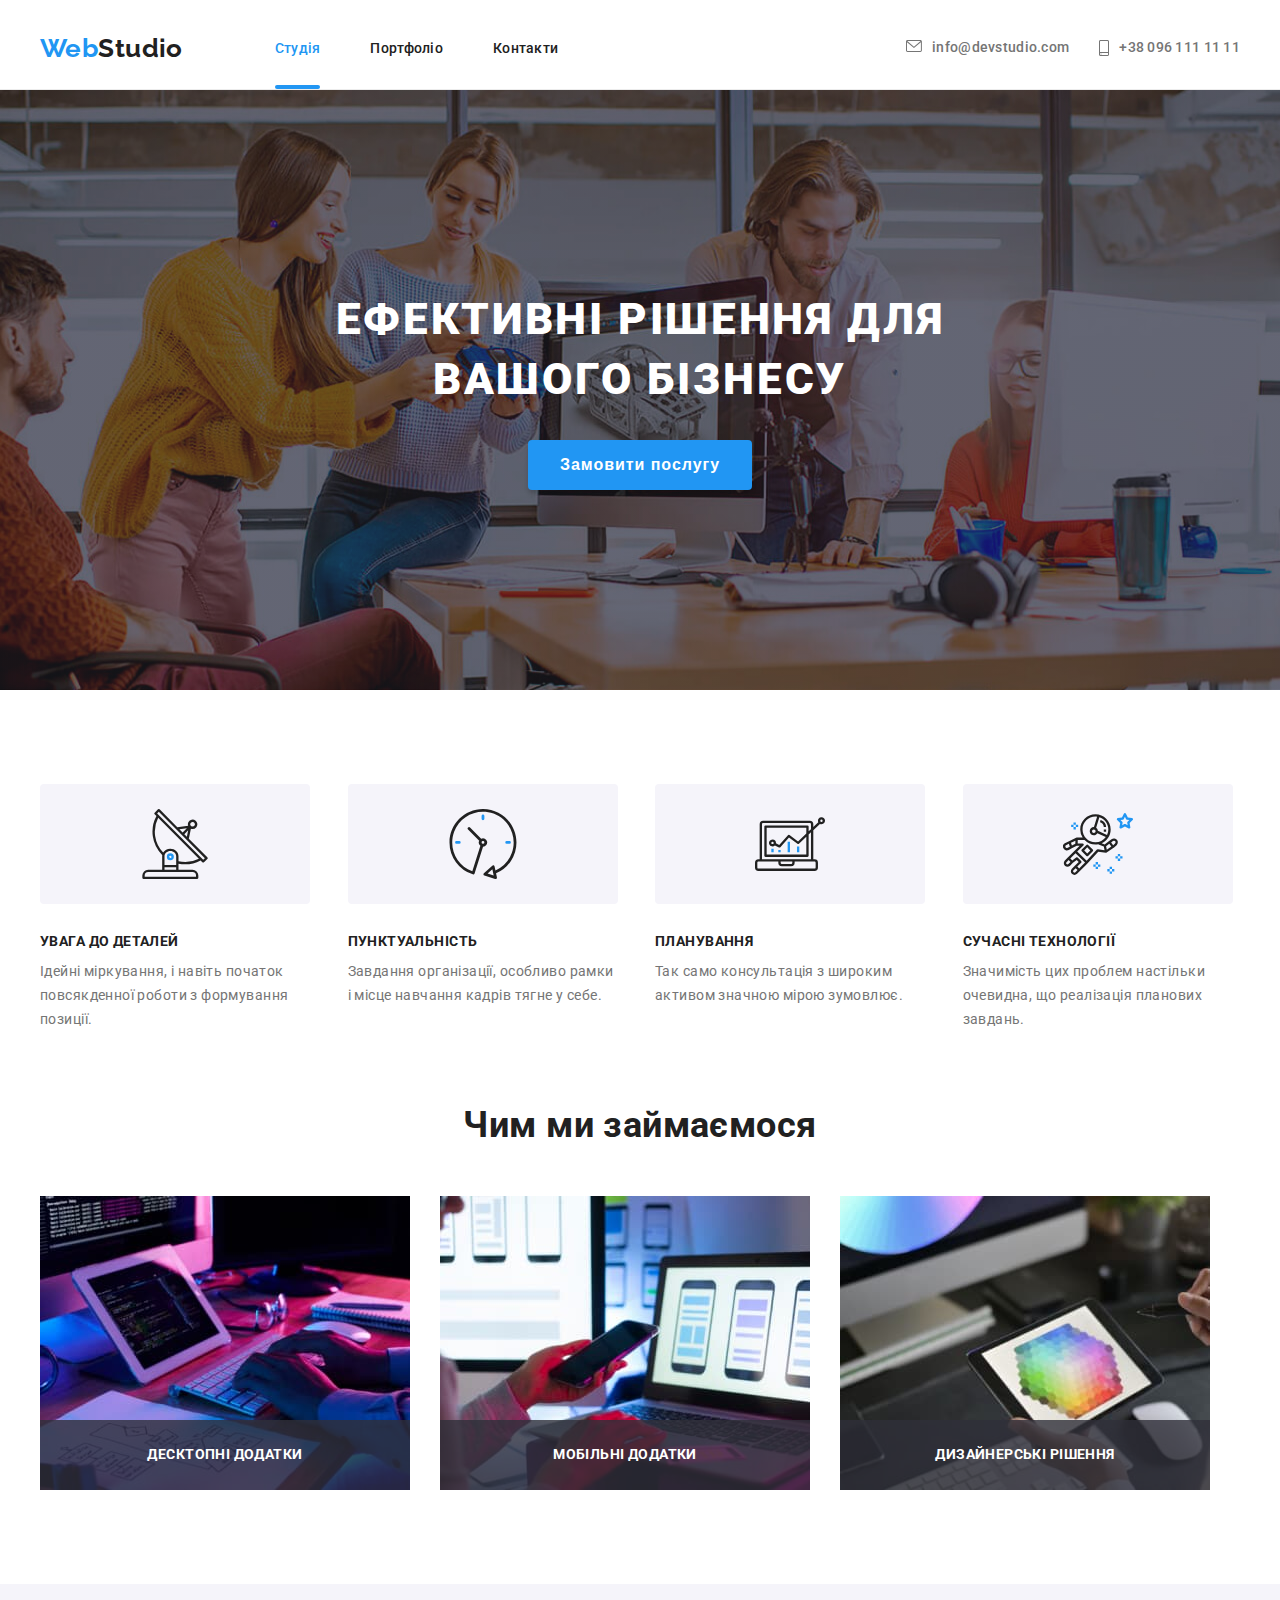
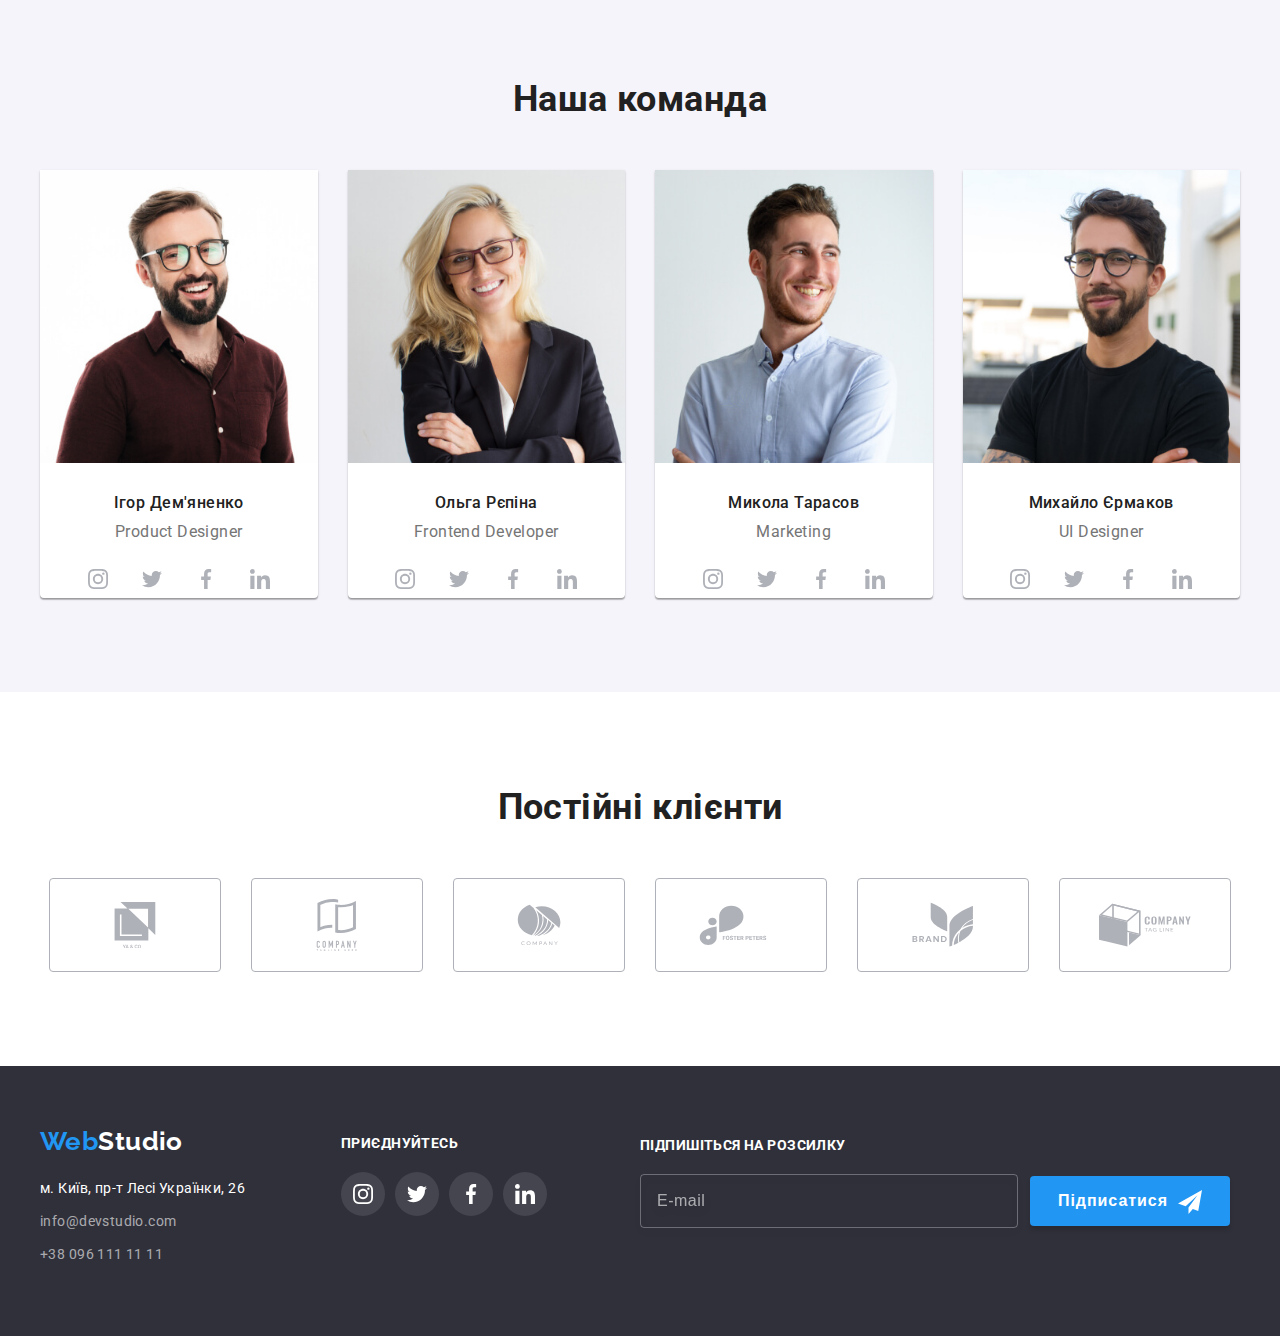
==== commit 9ec3989b: "Завершує адаптацію всіх сторінок" ====
--- a/index.html
+++ b/index.html
@@ -26,25 +26,33 @@
                         <use class="menu-btn__close" href="./images/icons.svg#icon-close_menu_btn"></use>
                     </svg>
                 </button>
-                <div class="header__nav mobile-menu">
+                <div class="header__nav-mobile mobile-menu">
                     <nav class="mobile-menu__navigations">
                         <ul class="mobile-menu__list menu-list">
                             <li class="menu-list__item">
-                                <a class="menu-list__link" href="./index.html">Студія</a></li>
+                                <a class="menu-list__link active" href="./index.html">Студія</a></li>
                             <li class="menu-list__item">
                                 <a class="menu-list__link" href="./portfolio.html">Портфоліо</a></li>
                             <li class="menu-list__item">
                                 <a class="menu-list__link" href="#">Контакти</a></li>
                         </ul>
                     </nav>
-                    <ul class="header__contacts contact">
-                        <li class="contact__item-phone">
-                            <a class="contact__link-phone" href="tel:+380961111111">+38 096 111 11 11</a>
-                        </li>
-                        <li class="contact__item-email">
-                            <a class="contact__link-email" href="mailto:info@devstudio.com" aria-label="mail">info@devstudio.com</a>
-                        </li>
-                    </ul>
+                    <div class="header__mobile-contacts">
+                        <ul class="header__contact-list contact">
+                            <li class="contact__item-phone">
+                                <a class="contact__link-phone" href="tel:+380961111111">+38 096 111 11 11</a>
+                            </li>
+                            <li class="contact__item-email">
+                                <a class="contact__link-email" href="mailto:info@devstudio.com" aria-label="mail">info@devstudio.com</a>
+                            </li>
+                        </ul>
+                        <ul class="mobile-menu__social">
+                            <li class="mobile-social__iteam"><a class="mobile-menu__iteam" href="https://www.instagram.com/">Instagram</a></li>
+                            <li class="mobile-social__iteam"><a class="mobile-menu__iteam" href="https://twitter.com/">Twitter</a></li>
+                            <li class="mobile-social__iteam"><a class="mobile-menu__iteam" href="https://www.facebook.com/">Facebook</a></li>
+                            <li class="mobile-social__iteam"><a class="mobile-menu__iteam" href="https://www.linkedin.com/">LinkedIn</a></li>
+                        </ul>
+                    </div>
                 </div>
             </div>
 
--- a/css/main.min.css
+++ b/css/main.min.css
@@ -1 +1 @@
-:root{--primary-text-color: #757575;--title-text-color: #212121;--hero-text-color: #FFFFFF;--acent-color: #2196F3;--filter-background-color: #F5F4FA;--cubic: cubic-bezier(0.4, 0, 0.2, 1)}ul{list-style:none;padding:0;margin:0}h1,h2,h3{margin:0}p{margin:0}.page{background-color:var(--hero-text-color);color:var(--primary-text-color);font-family:Roboto,sans-serif,Raleway,sans-serif;font-size:14px;letter-spacing:.03em;margin-left:auto;margin-right:auto}.container{width:100%;padding-left:15px;padding-right:15px;margin-left:auto;margin-right:auto}@media screen and (min-width: 480px){.container{max-width:480px}}@media screen and (min-width: 768px){.container{max-width:768px}}@media screen and (min-width: 1200px){.container{max-width:1200px}}.section{padding-top:60px;padding-bottom:60px}@media screen and (min-width: 1200px){.section{padding-top:94px;padding-bottom:94px}}.visually-hidden{position:absolute;white-space:nowrap;width:1px;height:1px;overflow:hidden;border:0;padding:0;clip:rect(0 0 0 0);clip-path:inset(50%);margin:-1px}.list{list-style:none}img{max-width:100%;width:100%;display:block;height:auto}.button{color:var(--hero-text-color);background-color:var(--acent-color);box-shadow:0px 4px 4px rgba(0,0,0,.15);cursor:pointer;border-radius:4px;border:none;font-size:16px;line-height:1.88;letter-spacing:.06em;font-weight:700}.social-list{display:flex;align-items:center;justify-content:center;gap:10px}.social-link{width:44px;height:44px;display:flex;align-items:center;justify-content:center;border-radius:50%}.header{border-bottom:1px solid #ececec}.header__logo{color:var(--title-text-color);padding-top:16px;padding-bottom:16px}@media screen and (min-width: 768px){.header__logo{padding-top:26px;padding-bottom:26px}}@media screen and (min-width: 1200px){.header__logo{padding-top:24px;padding-bottom:25px}}@media screen and (max-width: 767px){.header__container{display:flex;align-items:center;justify-content:space-between}}.header__nav{padding-top:48px;padding-bottom:48px;padding-left:40px}@media screen and (min-width: 768px){.header__container{display:flex;align-items:center;justify-content:center}.header__nav{display:flex;align-items:center;justify-content:center}.header__list{display:flex;align-items:center;justify-content:center;gap:50px;margin-left:87px}.header__item{position:relative;color:var(--title-text-color);font-weight:500;line-height:1.14;letter-spacing:.02em;text-decoration:none;transition:color 250ms var(--cubic)}.header__item:hover,.header__item:focus{color:var(--acent-color)}.current{color:var(--acent-color)}.current:after{display:block;position:absolute;content:"";width:100%;height:4px;border-radius:2px;background-color:var(--acent-color);left:0;top:100%}.header__item{padding-top:32px;padding-bottom:32px}.header__contacts a{color:var(--primary-text-color);font-weight:500;line-height:1.14;letter-spacing:.02em;text-decoration:none;transition:color 250ms var(--cubic)}.header__contacts a:hover,.header__contacts a:focus{color:var(--acent-color)}.header__email,.contact__phone{display:flex;justify-content:center;align-items:center;gap:10px}.icon-mail,.icon-phone{fill:currentColor}}@media screen and (min-width: 1200px){.header__list{margin-left:92px}.header__contacts{display:flex;align-items:center;gap:30px;margin-left:auto}.header__item,.header__email,.contact__phone{padding-top:32px;padding-bottom:32px}}.header__mobile{position:fixed;top:0;left:0;width:100%;height:100%;background-color:#fff;transform:translateX(100%);transition:transform 800ms ease}.header__mobile.is-open{transform:translateX(0%)}@media screen and (min-width: 768px){.header__mobile{display:none}}.header__inner{width:100%;display:flex;align-items:center}@media screen and (max-width: 767.98px){.header__inner{display:none}}.menu-btn{height:40px;width:40px;border:none;padding:11px;display:flex;align-items:center;background-color:#fff;border-radius:5px}.menu__close{width:40px;height:40px}.menu__close:hover,.menu__close:focus{fill:var(--acent-color)}.header__btn-close{position:absolute;top:10px;right:10px}.contact__link-phone{font-weight:500;font-size:34px;line-height:1.18;letter-spacing:.02em;color:#2196f3;text-decoration:none;margin-top:306px;margin-bottom:32px}.contact__link-email{color:var(--primary-text-color);font-weight:500;font-size:24px;line-height:1.17;letter-spacing:.02em}.contact__item-phone{margin-top:306px}.contact__item-email{margin-top:32px}.menu-list__item:not(:last-child){margin-bottom:32px}.menu-list__link{color:var(--title-text-color);font-size:40px;line-height:1.18;letter-spacing:.02em;text-decoration:none}.menu-list__link:hover,.menu-list__link:focus{color:var(--acent-color)}body.overflow{overflow:hidden}.logo{color:var(--acent-color);font-family:Raleway,sans-serif;font-weight:700;font-size:26px;line-height:1.19;text-decoration:none}.hero{max-width:100%;height:400px;background-color:#2f303a;background-position:center;text-align:center;margin-left:auto;margin-right:auto;padding-top:118px;padding-bottom:118px;background-image:linear-gradient(rgba(47, 48, 58, 0.4), rgba(47, 48, 58, 0.4)),url("../images/hero/mobile-hero.jpg");background-repeat:no-repeat;background-size:contain}@media screen and (min-width: 480px){.hero{background-image:linear-gradient(rgba(47, 48, 58, 0.4), rgba(47, 48, 58, 0.4)),url("../images/hero/tablet-hero.jpg")}}@media screen and (min-width: 768px){.hero{background-image:linear-gradient(rgba(47, 48, 58, 0.4), rgba(47, 48, 58, 0.4)),url("../images/hero/desk-hero.jpg");height:600px}}@media screen and (min-width: 1200px){.hero{padding-top:200px;padding-bottom:200px}}@media screen and (max-width: 479.98px)and (min-device-pixel-ratio: 2),screen and (max-width: 479.98px)and (-webkit-min-device-pixel-ratio: 2),screen and (max-width: 479.98px)and (min-resolution: 192dpi),screen and (max-width: 479.98px)and (min-resolution: 2dppx){.hero{background-image:linear-gradient(rgba(47, 48, 58, 0.4), rgba(47, 48, 58, 0.4)),url("../images/hero/mobile-hero@2x.jpg")}}@media screen and (min-width: 480px)and (min-device-pixel-ratio: 2),screen and (min-width: 480px)and (-webkit-min-device-pixel-ratio: 2),screen and (min-width: 480px)and (min-resolution: 192dpi),screen and (min-width: 480px)and (min-resolution: 2dppx){.hero{background-image:linear-gradient(rgba(47, 48, 58, 0.4), rgba(47, 48, 58, 0.4)),url("../images/hero/tablet-hero@2x.jpg")}}@media screen and (min-width: 768px)and (min-device-pixel-ratio: 2),screen and (min-width: 768px)and (-webkit-min-device-pixel-ratio: 2),screen and (min-width: 768px)and (min-resolution: 192dpi),screen and (min-width: 768px)and (min-resolution: 2dppx){.hero{background-image:linear-gradient(rgba(47, 48, 58, 0.4), rgba(47, 48, 58, 0.4)),url("../images/hero/desk-hero@2x.jpg")}}.hero__title{color:var(--hero-text-color);font-weight:900;font-size:26px;line-height:1.62;letter-spacing:.06em;text-transform:uppercase;text-align:center;margin-bottom:30px}@media screen and (min-width: 1200px){.hero__title{font-size:44px;line-height:1.36}}.hero__btn{padding:10px 32px}.benefits__list{display:flex;flex-wrap:wrap;gap:30px}@media screen and (min-width: 1200px){.benefits__list{align-items:center;justify-content:center}}.benefits__item{width:100%;height:226px}@media screen and (min-width: 768px){.benefits__item{width:calc((100% - 30px)/2)}}@media screen and (min-width: 1200px){.benefits__item{width:calc((100% - 90px)/4)}}.svg-box{display:flex;align-items:center;justify-content:center;background-color:var(--filter-background-color);background-position:center;border-radius:4px;width:450px;height:120px;margin-bottom:30px}@media screen and (min-width: 768px){.svg-box{width:354px}}@media screen and (min-width: 1200px){.svg-box{width:270px}}.benefits__item-title{color:var(--title-text-color);font-weight:700;font-size:14px;line-height:1.14;text-transform:uppercase;margin-bottom:10px}@media screen and (max-width: 767.98px){.benefits__item-title{text-align:center}}.benefits__text{color:var(--primary-text-color);line-height:1.71}@media screen and (min-width: 768px){.benefits__text{width:354px}}@media screen and (min-width: 1200px){.benefits__text{width:270px;margin:0}}.services{display:none}@media screen and (min-width: 1200px){.services{display:flex;padding-top:0}.section__title{color:var(--title-text-color);font-weight:700;font-size:36px;line-height:1.17;text-align:center;margin-bottom:50px}.services__list{display:flex;align-items:center;gap:30px}.services__item{position:relative}.services__img{display:block;max-width:100%;height:auto}.services__description{position:absolute;color:var(--hero-text-color);background-color:rgba(47,48,58,.8);font-weight:700;font-size:14px;line-height:1.14;text-align:center;letter-spacing:.03em;text-transform:uppercase;width:370px;left:0;bottom:0;padding-top:27px;padding-bottom:27px}}.team{background-color:var(--filter-background-color);margin-left:auto;margin-right:auto}.team-tittle{color:var(--title-text-color);font-weight:700;font-size:28px;line-height:1.18;text-align:center;margin-bottom:30px}@media screen and (min-width: 1200px){.team-tittle{line-height:1.17;margin-bottom:50px;font-size:36px}}.team__list{display:flex;flex-wrap:wrap;gap:30px}@media screen and (min-width: 1200px){.team__list{display:flex;align-items:center}}.team__member{width:100%;height:622px;background-color:var(--hero-text-color);box-shadow:0px 1px 3px rgba(0,0,0,.12),0px 1px 1px rgba(0,0,0,.14),0px 2px 1px rgba(0,0,0,.2);border-radius:0px 0px 4px 4px}@media screen and (min-width: 768px){.team__member{width:calc((100% - 30px)/2);height:536px}}@media screen and (min-width: 1200px){.team__member{width:calc((100% - 90px)/4);height:428px}}.team__item{align-content:space-between;padding-top:30px;padding-bottom:24px}@media screen and (min-width: 1200px){.team__item{padding-bottom:30px}}.team__name{color:var(--title-text-color);font-weight:500;font-size:16px;line-height:1.19;text-align:center;margin-bottom:10px}.team__position{color:var(--primary-text-color);font-size:16px;line-height:1.19;text-align:center}.members-link{fill:#afb1b8;margin-top:16px;transition:background-color 250ms var(--cubic),fill 250ms var(--cubic)}.members-link:hover,.members-link:focus{background-color:var(--acent-color);fill:var(--hero-text-color)}.clients__title{color:var(--title-text-color);font-weight:700;font-size:28px;line-height:1.18;text-align:center;margin-bottom:30px}@media screen and (min-width: 1200px){.clients__title{font-size:36px;line-height:1.17;margin-bottom:50px}}.clients__list{display:flex;flex-wrap:wrap;align-items:center;justify-content:center;gap:30px;flex-basis:calc((100% - 30px)/2)}@media screen and (min-width: 768px){.clients__list{flex-basis:calc((100% - 60px)/3)}}@media screen and (min-width: 1200px){.clients__list{align-items:center;justify-content:center}}.company__link{width:210px;height:92px;display:flex;align-items:center;justify-content:center;fill:#afb1b8;border:1px solid #afb1b8;border-radius:4px;transition:fill 250ms var(--cubic),border 250ms var(--cubic)}.company__link:hover,.company__link:focus{fill:var(--acent-color);border:1px solid var(--acent-color)}@media screen and (min-width: 768px){.company__link{width:226px}}@media screen and (min-width: 1200px){.company__link{width:170px}}.footer{background-color:#2f303a;padding-top:60px;padding-bottom:60px;margin-left:auto;margin-right:auto}.footer__logo{color:var(--hero-text-color)}.address{margin-top:20px}.footer-content{text-align:center}@media screen and (min-width: 1200px){.footer-content{display:flex;align-items:baseline;text-align:left}}@media screen and (min-width: 768px){.footer__connection{display:flex;justify-content:center;align-content:space-between}}.contacts{width:231px;margin-left:auto;margin-right:auto;margin-bottom:60px}@media screen and (min-width: 1200px){.contacts{margin-bottom:0}}.location{color:var(--hero-text-color)}.address-title{color:rgba(255,255,255,.6)}.location,.address-title{font-style:normal;line-height:1.71;text-decoration:none;transition:color 250ms var(--cubic)}.address-list:not(:last-child){margin-bottom:8px}@media screen and (min-width: 1200px){.address-list:not(:last-child){margin-bottom:9px}}.coordinates .location:hover,.coordinates .location:focus{color:var(--acent-color)}.address-title:hover,.address-title:focus{color:var(--acent-color)}.join{margin-left:auto;margin-right:auto;margin-bottom:60px;width:206px}@media screen and (min-width: 1200px){.join{margin-left:70px}}.join-title{color:var(--hero-text-color);font-weight:700;font-size:14px;line-height:1.14;text-transform:uppercase;margin-bottom:20px}.network-link{fill:var(--hero-text-color);background-color:rgba(255,255,255,.1);transition:background-color 250ms var(--cubic)}.network-link:hover,.network-link:focus{background-color:var(--acent-color)}@media screen and (min-width: 1200px){.subscribe-form{margin-left:93px}}@media screen and (min-width: 1200px){.subscribe-items{display:flex;align-items:center;justify-content:center}}.subscribe-title{color:var(--hero-text-color);font-weight:700;font-size:14px;line-height:1.14;text-transform:uppercase;margin-bottom:20px}.subscribe-input{color:var(--hero-text-color);background-color:rgba(0,0,0,0);width:450px;height:50px;font-size:16px;line-height:1.25;border:1px solid rgba(255,255,255,.3);filter:drop-shadow(0px 4px 4px rgba(0, 0, 0, 0.15));border-radius:4px;margin-right:12px;margin-bottom:20px;padding-left:16px}@media screen and (min-width: 1200px){.subscribe-input{width:358px;margin-bottom:0}}.subscribe-input::placeholder{font-size:16px;line-height:1.25;letter-spacing:.03em;color:rgba(255,255,255,.6)}.subscribe-input:focus+.subscribe-label{color:rgba(0,0,0,0)}.subscribe-input:hover,.subscribe-input:focus{border-color:var(--acent-color)}.icon-letter{vertical-align:middle}.footer__btn{display:flex;align-items:center;justify-content:center;width:200px;height:50px;padding:10px 28px;margin-left:auto;margin-right:auto}.subscribe-btn-icon{margin-left:10px}.backdrop{position:fixed;top:0;left:0;width:100%;height:100%;background-color:rgba(0,0,0,.2);visibility:visible;opacity:1;transition:opacity 250ms var(--cubic),visibility 250ms var(--cubic)}.backdrop.is-hidden{visibility:hidden;opacity:0;pointer-events:none}.backdrop.is-hidden .modal{transform:scale(0.6) translate(-50%, -50%)}.modal{position:absolute;top:50%;left:50%;transform:translate(-50%, -50%) scale(1);width:450px;height:609px;padding:40px;border-radius:4px;background-color:var(--hero-text-color);box-shadow:0px 1px 3px rgba(0,0,0,.12),0px 1px 1px rgba(0,0,0,.14),0px 2px 1px rgba(0,0,0,.2);transition:transform 250ms var(--cubic)}@media screen and (min-width: 1200px){.modal{width:528px;height:581px}}.modal-title{font-weight:700;font-size:20px;line-height:1.5;text-align:center;text-align:center;color:var(--title-text-color);margin-bottom:12px}@media screen and (min-width: 1200px){.modal-title{line-height:1.15}}.modal-form{display:flex;flex-direction:column}.modal-label{display:block;font-size:12px;line-height:1.17;letter-spacing:.01em;color:var(--primary-text-color);margin-bottom:4px}.modal-input,.modal-textarea{border:1px solid rgba(33,33,33,.2);border-radius:4px;width:100%;transition:border-color 250ms var(--cubic)}.modal-input:hover,.modal-textarea:hover,.modal-input:focus,.modal-textarea:focus{border-color:var(--acent-color)}.modal-input:hover+.icon-form,.modal-input:focus+.icon-form{fill:var(--acent-color)}.modal-input{padding:11px 12px 11px 42px;outline:rgba(0,0,0,0);cursor:pointer}.modal-textarea{padding:12px 16px;height:120px;resize:none;outline:rgba(0,0,0,0)}.modal-textarea::placeholder{font-size:12px;line-height:1.15;letter-spacing:.01em}.form-group{position:relative;margin-bottom:10px;cursor:pointer}.form-box{margin-bottom:20px}.icon-form{position:absolute;fill:var(--title-text-color);top:50%;left:12px;transition:fill 250ms var(--cubic);pointer-events:none}.button-close{display:flex;position:absolute;align-items:center;justify-content:center;width:30px;height:30px;top:8px;right:8px;border:1px solid rgba(0,0,0,.1);border-radius:50%;background-color:var(--hero-text-color);cursor:pointer}.button-close:hover .icon-close,.button-close:focus .icon-close{fill:var(--acent-color)}.icon-close{position:absolute;fill:#000;transition:fill 250ms var(--cubic)}.checkbox-link{text-decoration:underline;color:var(--acent-color)}.check-label{display:flex;align-items:center;font-size:14px;line-height:1.71;color:var(--primary-text-color);margin:4px}.form-checkbox{display:flex;align-items:center;justify-content:center;width:16px;height:15px;border:2px solid var(--title-text-color);border-radius:3px;margin-left:-15px;margin-right:8px}@media screen and (min-width: 1200px){.form-checkbox{margin-left:12px}}.form-agreement{display:flex;align-items:center;justify-content:center;margin-bottom:30px}.modal-checked:checked+.form-checkbox{background-color:var(--acent-color);border:none}.modal-checked:checked+.form-checkbox .icon-checked{opacity:1}.icon-checked{fill:var(--hero-text-color);opacity:0;width:11px;height:8px}.checkbox-text{font-size:12px;line-height:1.17;color:var(--primary-text-color);margin-right:5px;cursor:pointer}@media screen and (min-width: 1200px){.checkbox-text{font-size:14px;line-height:1.71}}.checkbox-link{font-size:12px;line-height:1.17;color:--acent-color;border-bottom:1px solid;text-decoration:none;cursor:pointer}@media screen and (min-width: 1200px){.checkbox-link{font-size:14px;line-height:1.71}}.form-button{display:block;margin:0 auto;width:200px;height:50px;font-weight:700;font-size:16px;line-height:1.88;letter-spacing:.06em;color:var(--hero-text-color);background-color:var(--acent-color);box-shadow:0px 4px 4px rgba(0,0,0,.15);border-radius:4px;border:rgba(0,0,0,0);cursor:pointer;transition:background-color 250ms var(--cubic)}.form-button:hover,.form-button:focus{background-color:#188ce8}.form-checked{display:flex;align-items:center;margin-bottom:30px}.button-nav{display:flex;flex-wrap:wrap;max-width:326px;gap:8px;margin-bottom:40px}@media screen and (min-width: 768px){.button-nav{max-width:575px;align-items:center;justify-content:center;margin-bottom:30px;margin-left:auto;margin-right:auto}}@media screen and (min-width: 1200px){.button-nav{margin-bottom:50px}}.button-nav-item{cursor:pointer;color:var(--title-text-color);background-color:var(--filter-background-color);font-weight:500;font-size:16px;line-height:1.62;border:rgba(0,0,0,0);padding:6px 22px;border-radius:4px;transition:color 250ms var(--cubic),background-color 250ms var(--cubic),box-shadow 250ms var(--cubic)}.button-nav-item:hover,.button-nav-item:focus{color:var(--hero-text-color);background-color:var(--acent-color);box-shadow:0px 3px 1px rgba(0,0,0,.1),0px 1px 2px rgba(0,0,0,.08),0px 2px 2px rgba(0,0,0,.12)}.description{position:relative;overflow:hidden}.description-text{position:absolute;padding:63px 24px;font-size:18px;line-height:1.56;letter-spacing:.03em;left:0;top:0;width:100%;height:100%;color:var(--hero-text-color);background-color:var(--acent-color);transform:translateY(100%);transition:transform 250ms var(--cubic)}.works-item:hover .description-text{transform:translateY(0)}.works{display:flex;flex-wrap:wrap;align-items:center;gap:30px}@media screen and (min-width: 768px){.works{flex-basis:calc((100% - 30px)/2)}}@media screen and (min-width: 1200px){.works{flex-basis:calc((100% - 60px)/3)}}.work-link{text-decoration:none}.works-item{width:450px;height:404px;transition:transform 250ms var(--cubic),box-shadow 250ms var(--cubic)}@media screen and (min-width: 768px){.works-item{width:354px}}@media screen and (min-width: 1200px){.works-item{width:370px}}.works-item:hover{box-shadow:0px 1px 1px rgba(0,0,0,.12),0px 4px 4px rgba(0,0,0,.06),1px 4px 6px rgba(0,0,0,.16)}.content-border{padding:20px 24px;border:1px solid #eee;border-top:rgba(0,0,0,0)}@media screen and (min-width: 768px)and (max-width: 1199.98px){.content-item{height:146px}.work-example{height:440px}}.works-title{color:var(--title-text-color);font-weight:700;font-size:18px;line-height:2;letter-spacing:.06em;margin-bottom:4px}.works-text{color:var(--primary-text-color);font-weight:400;font-size:16px;line-height:1.88}/*# sourceMappingURL=main.min.css.map */+:root{--primary-text-color: #757575;--title-text-color: #212121;--hero-text-color: #FFFFFF;--acent-color: #2196F3;--filter-background-color: #F5F4FA;--cubic: cubic-bezier(0.4, 0, 0.2, 1)}ul{list-style:none;padding:0;margin:0}h1,h2,h3{margin:0}p{margin:0}.page{background-color:var(--hero-text-color);color:var(--primary-text-color);font-family:Roboto,sans-serif,Raleway,sans-serif;font-size:14px;letter-spacing:.03em;margin-left:auto;margin-right:auto}.page.scrol-lock{overflow:hidden}.container{width:100%;padding-left:15px;padding-right:15px;margin-left:auto;margin-right:auto}@media screen and (min-width: 480px){.container{max-width:480px}}@media screen and (min-width: 768px){.container{max-width:768px}}@media screen and (min-width: 1200px){.container{max-width:1200px}}.section{padding-top:60px;padding-bottom:60px}@media screen and (min-width: 1200px){.section{padding-top:94px;padding-bottom:94px}}.visually-hidden{position:absolute;white-space:nowrap;width:1px;height:1px;overflow:hidden;border:0;padding:0;clip:rect(0 0 0 0);clip-path:inset(50%);margin:-1px}.list{list-style:none}img{max-width:100%;width:100%;display:block;height:auto}.button{color:var(--hero-text-color);background-color:var(--acent-color);box-shadow:0px 4px 4px rgba(0,0,0,.15);cursor:pointer;border-radius:4px;border:none;font-size:16px;line-height:1.88;letter-spacing:.06em;font-weight:700}.social-list{display:flex;align-items:center;justify-content:center;gap:10px}.social-link{width:44px;height:44px;display:flex;align-items:center;justify-content:center;border-radius:50%}.header{border-bottom:1px solid #ececec}.header__logo{color:var(--title-text-color);padding-top:16px;padding-bottom:16px}@media screen and (min-width: 768px){.header__logo{padding-top:26px;padding-bottom:26px}}@media screen and (min-width: 1200px){.header__logo{padding-top:24px;padding-bottom:25px}}@media screen and (max-width: 767px){.header__container{display:flex;align-items:center;justify-content:space-between}}.header__nav-mobile{display:flex;flex-direction:column;justify-content:space-between;height:796px;padding-left:40px;padding-top:48px;padding-bottom:48px}@media screen and (min-width: 768px){.header__container{display:flex;align-items:center;justify-content:center}}.header__nav{display:flex;align-items:center;justify-content:center;padding-left:0;padding-top:32px;padding-bottom:32px}.header__list{display:flex;align-items:center;justify-content:center;gap:50px;margin-left:87px}.header__item{position:relative;color:var(--title-text-color);font-weight:500;line-height:1.14;letter-spacing:.02em;text-decoration:none;transition:color 250ms var(--cubic)}.header__item:hover,.header__item:focus{color:var(--acent-color)}.current{color:var(--acent-color)}.current:after{display:block;position:absolute;content:"";width:100%;height:4px;border-radius:2px;background-color:var(--acent-color);left:0;top:96%}.header__item{padding-top:32px;padding-bottom:32px}.header__contacts a{color:var(--primary-text-color);font-weight:500;font-size:12px;line-height:1.17;letter-spacing:.02em;text-decoration:none;transition:color 250ms var(--cubic)}.header__contacts a:hover,.header__contacts a:focus{color:var(--acent-color)}@media screen and (min-width: 768px)and (max-width: 1199.98px){.header__contacts a{margin-left:90px}}@media screen and (min-width: 1200px){.header__contacts a{color:var(--primary-text-color);font-size:14px;line-height:1.14}}.header__email,.contact__phone{display:flex;gap:8px}@media screen and (min-width: 1200px){.header__email,.contact__phone{gap:10px}}.icon-mail,.icon-phone{fill:currentColor}@media screen and (max-width: 1199.98px){.icon-mail{width:14px;height:10px}}@media screen and (max-width: 1199.98px){.icon-phone{height:14px}}.header__email{margin-bottom:10px}@media screen and (min-width: 1200px){.header__email{margin-bottom:0}}@media screen and (min-width: 1200px){.header__list{margin-left:92px}.header__contacts{display:flex;align-items:center;gap:30px;margin-left:auto}.header__item,.header__email,.contact__phone{padding-top:32px;padding-bottom:32px}}.header__mobile{position:fixed;top:0;left:0;width:100%;height:100%;background-color:#fff;transform:translateX(100%);transition:transform 250ms ease}.header__mobile.is-open{transform:translateX(0%)}@media screen and (min-width: 768px){.header__mobile{display:none}}.mobile-menu__social{display:flex;flex-direction:row;flex-wrap:wrap;margin-top:64px}.mobile-menu__iteam{color:var(--acent-color);font-weight:500;font-size:18px;line-height:1.22;letter-spacing:.02em;text-decoration:none}.mobile-social__iteam{padding-left:10px;padding-right:10px;border-right:1px solid rgba(33,33,33,.2)}.mobile-social__iteam:last-child{border-right:none}.mobile-social__iteam:first-child{padding-left:0}.header__inner{width:100%;display:flex;align-items:center}@media screen and (max-width: 767.98px){.header__inner{display:none}}.menu-btn{height:40px;width:40px;border:none;padding:11px;display:flex;align-items:center;background-color:#fff;border-radius:5px}@media screen and (min-width: 768px){.menu-btn{display:none}}.menu__close{width:40px;height:40px}.menu__close:hover,.menu__close:focus{fill:var(--acent-color)}.header__btn-close{position:absolute;top:10px;right:10px}.contact__link-phone{color:var(--acent-color);font-weight:500;font-size:34px;line-height:1.18;letter-spacing:.02em;text-decoration:none}.contact__link-email{color:var(--primary-text-color);font-size:24px;line-height:1.17;letter-spacing:.02em;text-decoration:none}.contact__item-email{margin-top:32px}.menu-list__item:not(:last-child){margin-bottom:32px}.menu-list__link{color:var(--title-text-color);font-size:40px;line-height:1.18;letter-spacing:.02em;text-decoration:none}.active{color:var(--acent-color)}body.overflow{overflow:hidden}.logo{color:var(--acent-color);font-family:Raleway,sans-serif;font-weight:700;font-size:26px;line-height:1.19;text-decoration:none}.hero{background-color:#2f303a;background-position:center;text-align:center;margin-left:auto;margin-right:auto;padding-top:118px;padding-bottom:118px;background-image:linear-gradient(rgba(47, 48, 58, 0.4), rgba(47, 48, 58, 0.4)),url("../images/hero/mobile-hero.jpg");background-repeat:no-repeat;background-size:cover;background-position:center}@media screen and (min-width: 480.98px){.hero{background-image:linear-gradient(rgba(47, 48, 58, 0.4), rgba(47, 48, 58, 0.4)),url("../images/hero/tablet-hero.jpg")}}@media screen and (min-width: 768.98px){.hero{background-image:linear-gradient(rgba(47, 48, 58, 0.4), rgba(47, 48, 58, 0.4)),url("../images/hero/desk-hero.jpg")}}@media screen and (min-width: 1200px){.hero{padding-top:200px;padding-bottom:200px;background-size:1600px}}@media screen and (max-width: 479.98px)and (min-device-pixel-ratio: 2),screen and (max-width: 479.98px)and (-webkit-min-device-pixel-ratio: 2),screen and (max-width: 479.98px)and (min-resolution: 192dpi),screen and (max-width: 479.98px)and (min-resolution: 2dppx){.hero{background-image:linear-gradient(rgba(47, 48, 58, 0.4), rgba(47, 48, 58, 0.4)),url("../images/hero/mobile-hero@2x.jpg")}}@media screen and (min-width: 480px)and (min-device-pixel-ratio: 2),screen and (min-width: 480px)and (-webkit-min-device-pixel-ratio: 2),screen and (min-width: 480px)and (min-resolution: 192dpi),screen and (min-width: 480px)and (min-resolution: 2dppx){.hero{background-image:linear-gradient(rgba(47, 48, 58, 0.4), rgba(47, 48, 58, 0.4)),url("../images/hero/tablet-hero@2x.jpg")}}@media screen and (min-width: 768px)and (min-device-pixel-ratio: 2),screen and (min-width: 768px)and (-webkit-min-device-pixel-ratio: 2),screen and (min-width: 768px)and (min-resolution: 192dpi),screen and (min-width: 768px)and (min-resolution: 2dppx){.hero{background-image:linear-gradient(rgba(47, 48, 58, 0.4), rgba(47, 48, 58, 0.4)),url("../images/hero/desk-hero@2x.jpg")}}.hero__title{color:var(--hero-text-color);font-weight:900;font-size:26px;line-height:1.62;letter-spacing:.06em;text-transform:uppercase;text-align:center;margin-bottom:30px}@media screen and (min-width: 1200px){.hero__title{font-size:44px;line-height:1.36}}.hero__btn{padding:10px 32px}.benefits__list{display:flex;flex-wrap:wrap;gap:30px}@media screen and (min-width: 1200px){.benefits__list{align-items:center;justify-content:center}}.benefits__item{width:100%;height:226px}@media screen and (min-width: 768px){.benefits__item{width:calc((100% - 30px)/2)}}@media screen and (min-width: 1200px){.benefits__item{width:calc((100% - 90px)/4)}}.svg-box{display:flex;align-items:center;justify-content:center;background-color:var(--filter-background-color);background-position:center;border-radius:4px;width:450px;height:120px;margin-bottom:30px}@media screen and (min-width: 768px){.svg-box{width:354px}}@media screen and (min-width: 1200px){.svg-box{width:270px}}.benefits__item-title{color:var(--title-text-color);font-weight:700;font-size:14px;line-height:1.14;text-transform:uppercase;margin-bottom:10px}@media screen and (max-width: 767.98px){.benefits__item-title{text-align:center}}.benefits__text{color:var(--primary-text-color);line-height:1.71}@media screen and (min-width: 768px){.benefits__text{width:354px}}@media screen and (min-width: 1200px){.benefits__text{width:270px;margin:0}}.services{display:none}@media screen and (min-width: 1200px){.services{display:flex;padding-top:0}.section__title{color:var(--title-text-color);font-weight:700;font-size:36px;line-height:1.17;text-align:center;margin-bottom:50px}.services__list{display:flex;align-items:center;gap:30px}.services__item{position:relative}.services__img{display:block;max-width:100%;height:auto}.services__description{position:absolute;color:var(--hero-text-color);background-color:rgba(47,48,58,.8);font-weight:700;font-size:14px;line-height:1.14;text-align:center;letter-spacing:.03em;text-transform:uppercase;width:370px;left:0;bottom:0;padding-top:27px;padding-bottom:27px}}.team{background-color:var(--filter-background-color);margin-left:auto;margin-right:auto}.team-tittle{color:var(--title-text-color);font-weight:700;font-size:28px;line-height:1.18;text-align:center;margin-bottom:30px}@media screen and (min-width: 1200px){.team-tittle{line-height:1.17;margin-bottom:50px;font-size:36px}}.team__list{display:flex;flex-wrap:wrap;gap:30px}@media screen and (min-width: 1200px){.team__list{display:flex;align-items:center}}.team__member{width:100%;height:622px;background-color:var(--hero-text-color);box-shadow:0px 1px 3px rgba(0,0,0,.12),0px 1px 1px rgba(0,0,0,.14),0px 2px 1px rgba(0,0,0,.2);border-radius:0px 0px 4px 4px}@media screen and (min-width: 768px){.team__member{width:calc((100% - 30px)/2);height:536px}}@media screen and (min-width: 1200px){.team__member{width:calc((100% - 90px)/4);height:428px}}.team__item{align-content:space-between;padding-top:30px;padding-bottom:24px}@media screen and (min-width: 1200px){.team__item{padding-bottom:30px}}.team__name{color:var(--title-text-color);font-weight:500;font-size:16px;line-height:1.19;text-align:center;margin-bottom:10px}.team__position{color:var(--primary-text-color);font-size:16px;line-height:1.19;text-align:center}.members-link{fill:#afb1b8;margin-top:16px;transition:background-color 250ms var(--cubic),fill 250ms var(--cubic)}.members-link:hover,.members-link:focus{background-color:var(--acent-color);fill:var(--hero-text-color)}.clients__title{color:var(--title-text-color);font-weight:700;font-size:28px;line-height:1.18;text-align:center;margin-bottom:30px}@media screen and (min-width: 1200px){.clients__title{font-size:36px;line-height:1.17;margin-bottom:50px}}.clients__list{display:flex;flex-wrap:wrap;align-items:center;justify-content:center;gap:30px;flex-basis:calc((100% - 30px)/2)}@media screen and (min-width: 768px){.clients__list{flex-basis:calc((100% - 60px)/3)}}@media screen and (min-width: 1200px){.clients__list{align-items:center;justify-content:center}}.company__link{width:210px;height:92px;display:flex;align-items:center;justify-content:center;fill:#afb1b8;border:1px solid #afb1b8;border-radius:4px;transition:fill 250ms var(--cubic),border 250ms var(--cubic)}.company__link:hover,.company__link:focus{fill:var(--acent-color);border:1px solid var(--acent-color)}@media screen and (min-width: 768px){.company__link{width:226px}}@media screen and (min-width: 1200px){.company__link{width:170px}}.footer{background-color:#2f303a;padding-top:60px;padding-bottom:60px;margin-left:auto;margin-right:auto}.footer__logo{color:var(--hero-text-color)}.address{margin-top:20px}.footer-content{text-align:center}@media screen and (min-width: 1200px){.footer-content{display:flex;align-items:baseline;text-align:left}}@media screen and (min-width: 768px){.footer__connection{display:flex;justify-content:center;align-content:space-between}}.contacts{width:231px;margin-left:auto;margin-right:auto;margin-bottom:60px}@media screen and (min-width: 1200px){.contacts{margin-bottom:0}}.location{color:var(--hero-text-color)}.address-title{color:rgba(255,255,255,.6)}.location,.address-title{font-style:normal;line-height:1.71;text-decoration:none;transition:color 250ms var(--cubic)}.address-list:not(:last-child){margin-bottom:8px}@media screen and (min-width: 1200px){.address-list:not(:last-child){margin-bottom:9px}}.coordinates .location:hover,.coordinates .location:focus{color:var(--acent-color)}.address-title:hover,.address-title:focus{color:var(--acent-color)}.join{margin-left:auto;margin-right:auto;margin-bottom:60px;width:206px}@media screen and (min-width: 1200px){.join{margin-left:70px;margin-top:10px}}.join-title{color:var(--hero-text-color);font-weight:700;font-size:14px;line-height:1.14;text-transform:uppercase;margin-bottom:20px}.network-link{fill:var(--hero-text-color);background-color:rgba(255,255,255,.1);transition:background-color 250ms var(--cubic)}.network-link:hover,.network-link:focus{background-color:var(--acent-color)}@media screen and (min-width: 1200px){.subscribe-form{margin-left:93px}}@media screen and (min-width: 1200px){.subscribe-items{display:flex;align-items:center;justify-content:center}}.subscribe-title{color:var(--hero-text-color);font-weight:700;font-size:14px;line-height:1.14;text-transform:uppercase;margin-bottom:20px}.subscribe-input{color:var(--hero-text-color);background-color:rgba(0,0,0,0);width:450px;height:50px;font-size:16px;line-height:1.25;border:1px solid rgba(255,255,255,.3);filter:drop-shadow(0px 4px 4px rgba(0, 0, 0, 0.15));border-radius:4px;margin-right:12px;margin-bottom:20px;padding-left:16px}@media screen and (min-width: 1200px){.subscribe-input{width:358px;margin-bottom:0}}.subscribe-input::placeholder{font-size:16px;line-height:1.25;letter-spacing:.03em;color:rgba(255,255,255,.6)}.subscribe-input:focus+.subscribe-label{color:rgba(0,0,0,0)}.subscribe-input:hover,.subscribe-input:focus{border-color:var(--acent-color)}.icon-letter{vertical-align:middle}.footer__btn{display:flex;align-items:center;justify-content:center;width:200px;height:50px;padding:10px 28px;margin-left:auto;margin-right:auto}.subscribe-btn-icon{margin-left:10px}.backdrop{position:fixed;top:0;left:0;width:100%;height:100%;background-color:rgba(0,0,0,.2);visibility:visible;opacity:1;transition:opacity 250ms var(--cubic),visibility 250ms var(--cubic)}.backdrop.is-hidden{visibility:hidden;opacity:0;pointer-events:none}.backdrop.is-hidden .modal{transform:scale(0.6) translate(-50%, -50%)}.modal{position:absolute;top:50%;left:50%;transform:translate(-50%, -50%) scale(1);width:450px;height:609px;padding:40px;border-radius:4px;background-color:var(--hero-text-color);box-shadow:0px 1px 3px rgba(0,0,0,.12),0px 1px 1px rgba(0,0,0,.14),0px 2px 1px rgba(0,0,0,.2);transition:transform 250ms var(--cubic)}@media screen and (min-width: 1200px){.modal{width:528px;height:581px}}.modal-title{font-weight:700;font-size:20px;line-height:1.5;text-align:center;text-align:center;color:var(--title-text-color);margin-bottom:12px}@media screen and (min-width: 1200px){.modal-title{line-height:1.15}}.modal-form{display:flex;flex-direction:column}.modal-label{display:block;font-size:12px;line-height:1.17;letter-spacing:.01em;color:var(--primary-text-color);margin-bottom:4px}.modal-input,.modal-textarea{border:1px solid rgba(33,33,33,.2);border-radius:4px;width:100%;transition:border-color 250ms var(--cubic)}.modal-input:hover,.modal-textarea:hover,.modal-input:focus,.modal-textarea:focus{border-color:var(--acent-color)}.modal-input:hover+.icon-form,.modal-input:focus+.icon-form{fill:var(--acent-color)}.modal-input{padding:11px 12px 11px 42px;outline:rgba(0,0,0,0);cursor:pointer}.modal-textarea{padding:12px 16px;height:120px;resize:none;outline:rgba(0,0,0,0)}.modal-textarea::placeholder{font-size:12px;line-height:1.15;letter-spacing:.01em}.form-group{position:relative;margin-bottom:10px;cursor:pointer}.form-box{margin-bottom:20px}.icon-form{position:absolute;fill:var(--title-text-color);top:50%;left:12px;transition:fill 250ms var(--cubic);pointer-events:none}.button-close{display:flex;position:absolute;align-items:center;justify-content:center;width:30px;height:30px;top:8px;right:8px;border:1px solid rgba(0,0,0,.1);border-radius:50%;background-color:var(--hero-text-color);cursor:pointer}.button-close:hover .icon-close,.button-close:focus .icon-close{fill:var(--acent-color)}.icon-close{position:absolute;fill:#000;transition:fill 250ms var(--cubic)}.checkbox-link{text-decoration:underline;color:var(--acent-color)}.check-label{display:flex;align-items:center;font-size:14px;line-height:1.71;color:var(--primary-text-color);margin:4px}.form-checkbox{display:flex;align-items:center;justify-content:center;width:16px;height:15px;border:2px solid var(--title-text-color);border-radius:3px;margin-left:-15px;margin-right:8px}@media screen and (min-width: 1200px){.form-checkbox{margin-left:12px}}.form-agreement{display:flex;align-items:center;justify-content:center;margin-bottom:30px}.modal-checked:checked+.form-checkbox{background-color:var(--acent-color);border:none}.modal-checked:checked+.form-checkbox .icon-checked{opacity:1}.icon-checked{fill:var(--hero-text-color);opacity:0;width:11px;height:8px}.checkbox-text{font-size:12px;line-height:1.17;color:var(--primary-text-color);margin-right:5px;cursor:pointer}@media screen and (min-width: 1200px){.checkbox-text{font-size:14px;line-height:1.71}}.checkbox-link{font-size:12px;line-height:1.17;color:--acent-color;border-bottom:1px solid;text-decoration:none;cursor:pointer}@media screen and (min-width: 1200px){.checkbox-link{font-size:14px;line-height:1.71}}.form-button{display:block;margin:0 auto;width:200px;height:50px;font-weight:700;font-size:16px;line-height:1.88;letter-spacing:.06em;color:var(--hero-text-color);background-color:var(--acent-color);box-shadow:0px 4px 4px rgba(0,0,0,.15);border-radius:4px;border:rgba(0,0,0,0);cursor:pointer;transition:background-color 250ms var(--cubic)}.form-button:hover,.form-button:focus{background-color:#188ce8}.form-checked{display:flex;align-items:center;margin-bottom:30px}.button-nav{display:flex;flex-wrap:wrap;max-width:326px;gap:8px;margin-bottom:40px}@media screen and (min-width: 768px){.button-nav{max-width:575px;align-items:center;justify-content:center;margin-bottom:30px;margin-left:auto;margin-right:auto}}@media screen and (min-width: 1200px){.button-nav{margin-bottom:50px}}.button-nav-item{cursor:pointer;color:var(--title-text-color);background-color:var(--filter-background-color);font-weight:500;font-size:16px;line-height:1.62;border:rgba(0,0,0,0);padding:6px 22px;border-radius:4px;transition:color 250ms var(--cubic),background-color 250ms var(--cubic),box-shadow 250ms var(--cubic)}.button-nav-item:hover,.button-nav-item:focus{color:var(--hero-text-color);background-color:var(--acent-color);box-shadow:0px 3px 1px rgba(0,0,0,.1),0px 1px 2px rgba(0,0,0,.08),0px 2px 2px rgba(0,0,0,.12)}.description{position:relative;overflow:hidden}.description-text{position:absolute;padding:63px 24px;font-size:18px;line-height:1.56;letter-spacing:.03em;left:0;top:0;width:100%;height:100%;color:var(--hero-text-color);background-color:var(--acent-color);transform:translateY(100%);transition:transform 250ms var(--cubic)}.works-item:hover .description-text{transform:translateY(0)}.works{display:flex;flex-wrap:wrap;align-items:center;gap:30px}@media screen and (min-width: 768px){.works{flex-basis:calc((100% - 30px)/2)}}@media screen and (min-width: 1200px){.works{flex-basis:calc((100% - 60px)/3)}}.work-link{text-decoration:none}.works-item{width:450px;height:404px;transition:transform 250ms var(--cubic),box-shadow 250ms var(--cubic)}@media screen and (min-width: 768px){.works-item{width:354px}}@media screen and (min-width: 1200px){.works-item{width:370px}}.works-item:hover{box-shadow:0px 1px 1px rgba(0,0,0,.12),0px 4px 4px rgba(0,0,0,.06),1px 4px 6px rgba(0,0,0,.16)}.content-border{padding:20px 24px;border:1px solid #eee;border-top:rgba(0,0,0,0)}@media screen and (min-width: 768px)and (max-width: 1199.98px){.content-item{height:146px}.work-example{height:440px}}.works-title{color:var(--title-text-color);font-weight:700;font-size:18px;line-height:2;letter-spacing:.06em;margin-bottom:4px}.works-text{color:var(--primary-text-color);font-weight:400;font-size:16px;line-height:1.88}/*# sourceMappingURL=main.min.css.map */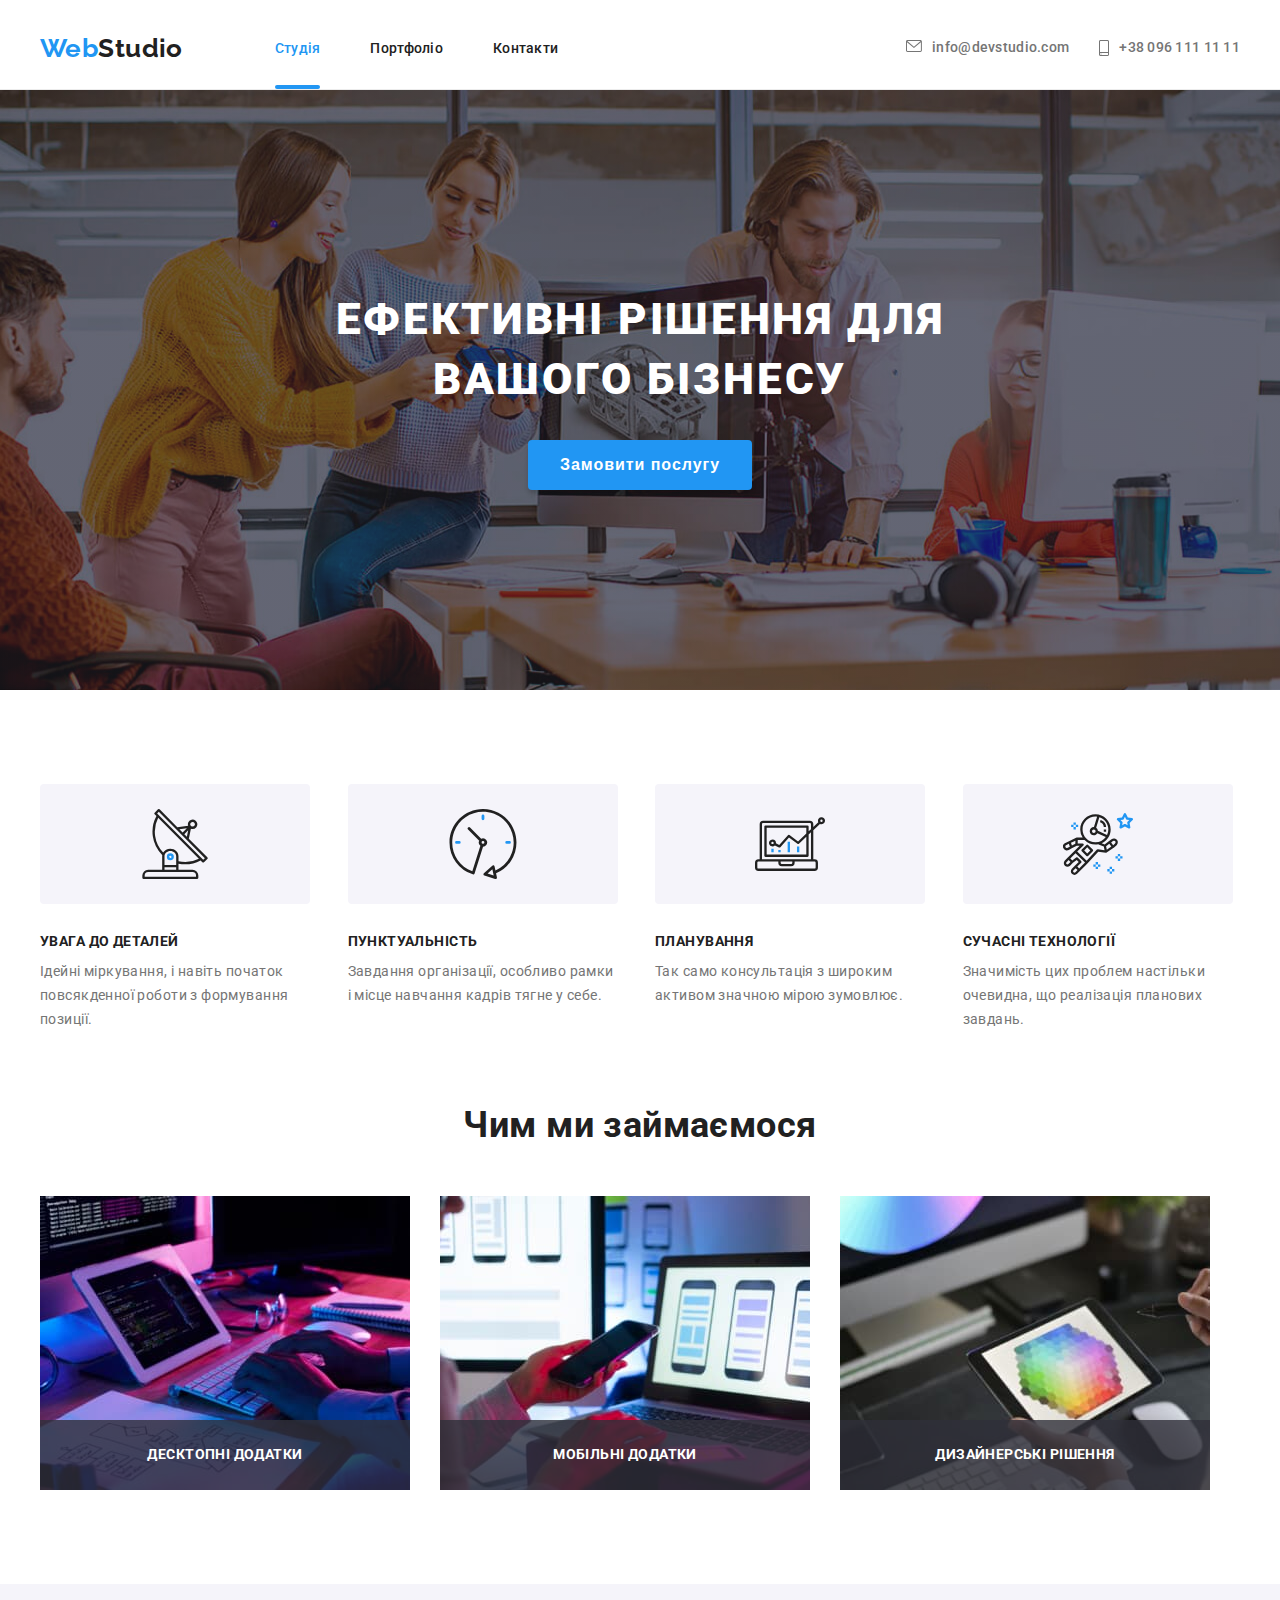
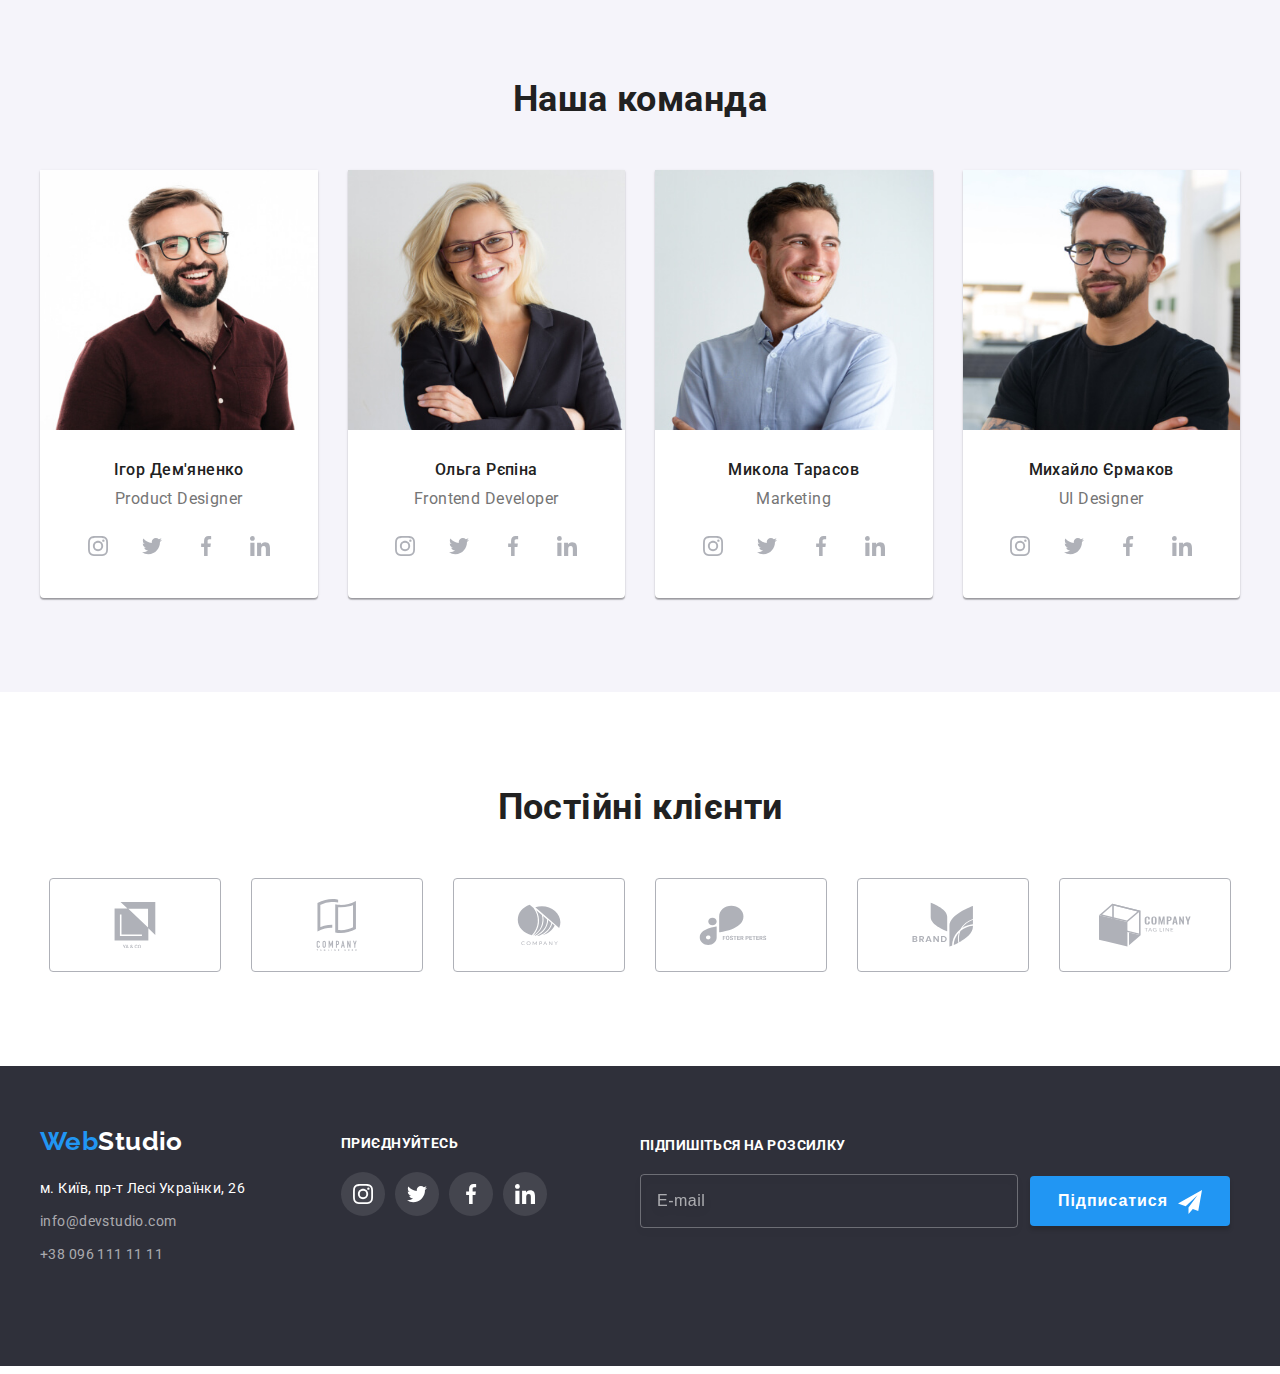
==== commit 73b841e5: "Корективи після огляду ментором" ====
--- a/index.html
+++ b/index.html
@@ -57,8 +57,8 @@
             </div>
 
             <button class="header__btn-open menu-btn js-open-menu">
-                <svg width="40" heiht="40" aria-label="open menu">
-                    <use class="menu-btn__menu" href="./images/icons.svg#icon-menu"></use>
+                <svg class="open_svg" width="24" heiht="16" aria-label="open menu">
+                    <use class="menu-btn__menu" href="./images/icons.svg#icon-menu_open"></use>
                 </svg>
             </button>
 
--- a/css/main.min.css
+++ b/css/main.min.css
@@ -1 +1 @@
-:root{--primary-text-color: #757575;--title-text-color: #212121;--hero-text-color: #FFFFFF;--acent-color: #2196F3;--filter-background-color: #F5F4FA;--cubic: cubic-bezier(0.4, 0, 0.2, 1)}ul{list-style:none;padding:0;margin:0}h1,h2,h3{margin:0}p{margin:0}.page{background-color:var(--hero-text-color);color:var(--primary-text-color);font-family:Roboto,sans-serif,Raleway,sans-serif;font-size:14px;letter-spacing:.03em;margin-left:auto;margin-right:auto}.page.scrol-lock{overflow:hidden}.container{width:100%;padding-left:15px;padding-right:15px;margin-left:auto;margin-right:auto}@media screen and (min-width: 480px){.container{max-width:480px}}@media screen and (min-width: 768px){.container{max-width:768px}}@media screen and (min-width: 1200px){.container{max-width:1200px}}.section{padding-top:60px;padding-bottom:60px}@media screen and (min-width: 1200px){.section{padding-top:94px;padding-bottom:94px}}.visually-hidden{position:absolute;white-space:nowrap;width:1px;height:1px;overflow:hidden;border:0;padding:0;clip:rect(0 0 0 0);clip-path:inset(50%);margin:-1px}.list{list-style:none}img{max-width:100%;width:100%;display:block;height:auto}.button{color:var(--hero-text-color);background-color:var(--acent-color);box-shadow:0px 4px 4px rgba(0,0,0,.15);cursor:pointer;border-radius:4px;border:none;font-size:16px;line-height:1.88;letter-spacing:.06em;font-weight:700}.social-list{display:flex;align-items:center;justify-content:center;gap:10px}.social-link{width:44px;height:44px;display:flex;align-items:center;justify-content:center;border-radius:50%}.header{border-bottom:1px solid #ececec}.header__logo{color:var(--title-text-color);padding-top:16px;padding-bottom:16px}@media screen and (min-width: 768px){.header__logo{padding-top:26px;padding-bottom:26px}}@media screen and (min-width: 1200px){.header__logo{padding-top:24px;padding-bottom:25px}}@media screen and (max-width: 767px){.header__container{display:flex;align-items:center;justify-content:space-between}}.header__nav-mobile{display:flex;flex-direction:column;justify-content:space-between;height:796px;padding-left:40px;padding-top:48px;padding-bottom:48px}@media screen and (min-width: 768px){.header__container{display:flex;align-items:center;justify-content:center}}.header__nav{display:flex;align-items:center;justify-content:center;padding-left:0;padding-top:32px;padding-bottom:32px}.header__list{display:flex;align-items:center;justify-content:center;gap:50px;margin-left:87px}.header__item{position:relative;color:var(--title-text-color);font-weight:500;line-height:1.14;letter-spacing:.02em;text-decoration:none;transition:color 250ms var(--cubic)}.header__item:hover,.header__item:focus{color:var(--acent-color)}.current{color:var(--acent-color)}.current:after{display:block;position:absolute;content:"";width:100%;height:4px;border-radius:2px;background-color:var(--acent-color);left:0;top:96%}.header__item{padding-top:32px;padding-bottom:32px}.header__contacts a{color:var(--primary-text-color);font-weight:500;font-size:12px;line-height:1.17;letter-spacing:.02em;text-decoration:none;transition:color 250ms var(--cubic)}.header__contacts a:hover,.header__contacts a:focus{color:var(--acent-color)}@media screen and (min-width: 768px)and (max-width: 1199.98px){.header__contacts a{margin-left:90px}}@media screen and (min-width: 1200px){.header__contacts a{color:var(--primary-text-color);font-size:14px;line-height:1.14}}.header__email,.contact__phone{display:flex;gap:8px}@media screen and (min-width: 1200px){.header__email,.contact__phone{gap:10px}}.icon-mail,.icon-phone{fill:currentColor}@media screen and (max-width: 1199.98px){.icon-mail{width:14px;height:10px}}@media screen and (max-width: 1199.98px){.icon-phone{height:14px}}.header__email{margin-bottom:10px}@media screen and (min-width: 1200px){.header__email{margin-bottom:0}}@media screen and (min-width: 1200px){.header__list{margin-left:92px}.header__contacts{display:flex;align-items:center;gap:30px;margin-left:auto}.header__item,.header__email,.contact__phone{padding-top:32px;padding-bottom:32px}}.header__mobile{position:fixed;top:0;left:0;width:100%;height:100%;background-color:#fff;transform:translateX(100%);transition:transform 250ms ease}.header__mobile.is-open{transform:translateX(0%)}@media screen and (min-width: 768px){.header__mobile{display:none}}.mobile-menu__social{display:flex;flex-direction:row;flex-wrap:wrap;margin-top:64px}.mobile-menu__iteam{color:var(--acent-color);font-weight:500;font-size:18px;line-height:1.22;letter-spacing:.02em;text-decoration:none}.mobile-social__iteam{padding-left:10px;padding-right:10px;border-right:1px solid rgba(33,33,33,.2)}.mobile-social__iteam:last-child{border-right:none}.mobile-social__iteam:first-child{padding-left:0}.header__inner{width:100%;display:flex;align-items:center}@media screen and (max-width: 767.98px){.header__inner{display:none}}.menu-btn{height:40px;width:40px;border:none;padding:11px;display:flex;align-items:center;background-color:#fff;border-radius:5px}@media screen and (min-width: 768px){.menu-btn{display:none}}.menu__close{width:40px;height:40px}.menu__close:hover,.menu__close:focus{fill:var(--acent-color)}.header__btn-close{position:absolute;top:10px;right:10px}.contact__link-phone{color:var(--acent-color);font-weight:500;font-size:34px;line-height:1.18;letter-spacing:.02em;text-decoration:none}.contact__link-email{color:var(--primary-text-color);font-size:24px;line-height:1.17;letter-spacing:.02em;text-decoration:none}.contact__item-email{margin-top:32px}.menu-list__item:not(:last-child){margin-bottom:32px}.menu-list__link{color:var(--title-text-color);font-size:40px;line-height:1.18;letter-spacing:.02em;text-decoration:none}.active{color:var(--acent-color)}body.overflow{overflow:hidden}.logo{color:var(--acent-color);font-family:Raleway,sans-serif;font-weight:700;font-size:26px;line-height:1.19;text-decoration:none}.hero{background-color:#2f303a;background-position:center;text-align:center;margin-left:auto;margin-right:auto;padding-top:118px;padding-bottom:118px;background-image:linear-gradient(rgba(47, 48, 58, 0.4), rgba(47, 48, 58, 0.4)),url("../images/hero/mobile-hero.jpg");background-repeat:no-repeat;background-size:cover;background-position:center}@media screen and (min-width: 480.98px){.hero{background-image:linear-gradient(rgba(47, 48, 58, 0.4), rgba(47, 48, 58, 0.4)),url("../images/hero/tablet-hero.jpg")}}@media screen and (min-width: 768.98px){.hero{background-image:linear-gradient(rgba(47, 48, 58, 0.4), rgba(47, 48, 58, 0.4)),url("../images/hero/desk-hero.jpg")}}@media screen and (min-width: 1200px){.hero{padding-top:200px;padding-bottom:200px;background-size:1600px}}@media screen and (max-width: 479.98px)and (min-device-pixel-ratio: 2),screen and (max-width: 479.98px)and (-webkit-min-device-pixel-ratio: 2),screen and (max-width: 479.98px)and (min-resolution: 192dpi),screen and (max-width: 479.98px)and (min-resolution: 2dppx){.hero{background-image:linear-gradient(rgba(47, 48, 58, 0.4), rgba(47, 48, 58, 0.4)),url("../images/hero/mobile-hero@2x.jpg")}}@media screen and (min-width: 480px)and (min-device-pixel-ratio: 2),screen and (min-width: 480px)and (-webkit-min-device-pixel-ratio: 2),screen and (min-width: 480px)and (min-resolution: 192dpi),screen and (min-width: 480px)and (min-resolution: 2dppx){.hero{background-image:linear-gradient(rgba(47, 48, 58, 0.4), rgba(47, 48, 58, 0.4)),url("../images/hero/tablet-hero@2x.jpg")}}@media screen and (min-width: 768px)and (min-device-pixel-ratio: 2),screen and (min-width: 768px)and (-webkit-min-device-pixel-ratio: 2),screen and (min-width: 768px)and (min-resolution: 192dpi),screen and (min-width: 768px)and (min-resolution: 2dppx){.hero{background-image:linear-gradient(rgba(47, 48, 58, 0.4), rgba(47, 48, 58, 0.4)),url("../images/hero/desk-hero@2x.jpg")}}.hero__title{color:var(--hero-text-color);font-weight:900;font-size:26px;line-height:1.62;letter-spacing:.06em;text-transform:uppercase;text-align:center;margin-bottom:30px}@media screen and (min-width: 1200px){.hero__title{font-size:44px;line-height:1.36}}.hero__btn{padding:10px 32px}.benefits__list{display:flex;flex-wrap:wrap;gap:30px}@media screen and (min-width: 1200px){.benefits__list{align-items:center;justify-content:center}}.benefits__item{width:100%;height:226px}@media screen and (min-width: 768px){.benefits__item{width:calc((100% - 30px)/2)}}@media screen and (min-width: 1200px){.benefits__item{width:calc((100% - 90px)/4)}}.svg-box{display:flex;align-items:center;justify-content:center;background-color:var(--filter-background-color);background-position:center;border-radius:4px;width:450px;height:120px;margin-bottom:30px}@media screen and (min-width: 768px){.svg-box{width:354px}}@media screen and (min-width: 1200px){.svg-box{width:270px}}.benefits__item-title{color:var(--title-text-color);font-weight:700;font-size:14px;line-height:1.14;text-transform:uppercase;margin-bottom:10px}@media screen and (max-width: 767.98px){.benefits__item-title{text-align:center}}.benefits__text{color:var(--primary-text-color);line-height:1.71}@media screen and (min-width: 768px){.benefits__text{width:354px}}@media screen and (min-width: 1200px){.benefits__text{width:270px;margin:0}}.services{display:none}@media screen and (min-width: 1200px){.services{display:flex;padding-top:0}.section__title{color:var(--title-text-color);font-weight:700;font-size:36px;line-height:1.17;text-align:center;margin-bottom:50px}.services__list{display:flex;align-items:center;gap:30px}.services__item{position:relative}.services__img{display:block;max-width:100%;height:auto}.services__description{position:absolute;color:var(--hero-text-color);background-color:rgba(47,48,58,.8);font-weight:700;font-size:14px;line-height:1.14;text-align:center;letter-spacing:.03em;text-transform:uppercase;width:370px;left:0;bottom:0;padding-top:27px;padding-bottom:27px}}.team{background-color:var(--filter-background-color);margin-left:auto;margin-right:auto}.team-tittle{color:var(--title-text-color);font-weight:700;font-size:28px;line-height:1.18;text-align:center;margin-bottom:30px}@media screen and (min-width: 1200px){.team-tittle{line-height:1.17;margin-bottom:50px;font-size:36px}}.team__list{display:flex;flex-wrap:wrap;gap:30px}@media screen and (min-width: 1200px){.team__list{display:flex;align-items:center}}.team__member{width:100%;height:622px;background-color:var(--hero-text-color);box-shadow:0px 1px 3px rgba(0,0,0,.12),0px 1px 1px rgba(0,0,0,.14),0px 2px 1px rgba(0,0,0,.2);border-radius:0px 0px 4px 4px}@media screen and (min-width: 768px){.team__member{width:calc((100% - 30px)/2);height:536px}}@media screen and (min-width: 1200px){.team__member{width:calc((100% - 90px)/4);height:428px}}.team__item{align-content:space-between;padding-top:30px;padding-bottom:24px}@media screen and (min-width: 1200px){.team__item{padding-bottom:30px}}.team__name{color:var(--title-text-color);font-weight:500;font-size:16px;line-height:1.19;text-align:center;margin-bottom:10px}.team__position{color:var(--primary-text-color);font-size:16px;line-height:1.19;text-align:center}.members-link{fill:#afb1b8;margin-top:16px;transition:background-color 250ms var(--cubic),fill 250ms var(--cubic)}.members-link:hover,.members-link:focus{background-color:var(--acent-color);fill:var(--hero-text-color)}.clients__title{color:var(--title-text-color);font-weight:700;font-size:28px;line-height:1.18;text-align:center;margin-bottom:30px}@media screen and (min-width: 1200px){.clients__title{font-size:36px;line-height:1.17;margin-bottom:50px}}.clients__list{display:flex;flex-wrap:wrap;align-items:center;justify-content:center;gap:30px;flex-basis:calc((100% - 30px)/2)}@media screen and (min-width: 768px){.clients__list{flex-basis:calc((100% - 60px)/3)}}@media screen and (min-width: 1200px){.clients__list{align-items:center;justify-content:center}}.company__link{width:210px;height:92px;display:flex;align-items:center;justify-content:center;fill:#afb1b8;border:1px solid #afb1b8;border-radius:4px;transition:fill 250ms var(--cubic),border 250ms var(--cubic)}.company__link:hover,.company__link:focus{fill:var(--acent-color);border:1px solid var(--acent-color)}@media screen and (min-width: 768px){.company__link{width:226px}}@media screen and (min-width: 1200px){.company__link{width:170px}}.footer{background-color:#2f303a;padding-top:60px;padding-bottom:60px;margin-left:auto;margin-right:auto}.footer__logo{color:var(--hero-text-color)}.address{margin-top:20px}.footer-content{text-align:center}@media screen and (min-width: 1200px){.footer-content{display:flex;align-items:baseline;text-align:left}}@media screen and (min-width: 768px){.footer__connection{display:flex;justify-content:center;align-content:space-between}}.contacts{width:231px;margin-left:auto;margin-right:auto;margin-bottom:60px}@media screen and (min-width: 1200px){.contacts{margin-bottom:0}}.location{color:var(--hero-text-color)}.address-title{color:rgba(255,255,255,.6)}.location,.address-title{font-style:normal;line-height:1.71;text-decoration:none;transition:color 250ms var(--cubic)}.address-list:not(:last-child){margin-bottom:8px}@media screen and (min-width: 1200px){.address-list:not(:last-child){margin-bottom:9px}}.coordinates .location:hover,.coordinates .location:focus{color:var(--acent-color)}.address-title:hover,.address-title:focus{color:var(--acent-color)}.join{margin-left:auto;margin-right:auto;margin-bottom:60px;width:206px}@media screen and (min-width: 1200px){.join{margin-left:70px;margin-top:10px}}.join-title{color:var(--hero-text-color);font-weight:700;font-size:14px;line-height:1.14;text-transform:uppercase;margin-bottom:20px}.network-link{fill:var(--hero-text-color);background-color:rgba(255,255,255,.1);transition:background-color 250ms var(--cubic)}.network-link:hover,.network-link:focus{background-color:var(--acent-color)}@media screen and (min-width: 1200px){.subscribe-form{margin-left:93px}}@media screen and (min-width: 1200px){.subscribe-items{display:flex;align-items:center;justify-content:center}}.subscribe-title{color:var(--hero-text-color);font-weight:700;font-size:14px;line-height:1.14;text-transform:uppercase;margin-bottom:20px}.subscribe-input{color:var(--hero-text-color);background-color:rgba(0,0,0,0);width:450px;height:50px;font-size:16px;line-height:1.25;border:1px solid rgba(255,255,255,.3);filter:drop-shadow(0px 4px 4px rgba(0, 0, 0, 0.15));border-radius:4px;margin-right:12px;margin-bottom:20px;padding-left:16px}@media screen and (min-width: 1200px){.subscribe-input{width:358px;margin-bottom:0}}.subscribe-input::placeholder{font-size:16px;line-height:1.25;letter-spacing:.03em;color:rgba(255,255,255,.6)}.subscribe-input:focus+.subscribe-label{color:rgba(0,0,0,0)}.subscribe-input:hover,.subscribe-input:focus{border-color:var(--acent-color)}.icon-letter{vertical-align:middle}.footer__btn{display:flex;align-items:center;justify-content:center;width:200px;height:50px;padding:10px 28px;margin-left:auto;margin-right:auto}.subscribe-btn-icon{margin-left:10px}.backdrop{position:fixed;top:0;left:0;width:100%;height:100%;background-color:rgba(0,0,0,.2);visibility:visible;opacity:1;transition:opacity 250ms var(--cubic),visibility 250ms var(--cubic)}.backdrop.is-hidden{visibility:hidden;opacity:0;pointer-events:none}.backdrop.is-hidden .modal{transform:scale(0.6) translate(-50%, -50%)}.modal{position:absolute;top:50%;left:50%;transform:translate(-50%, -50%) scale(1);width:450px;height:609px;padding:40px;border-radius:4px;background-color:var(--hero-text-color);box-shadow:0px 1px 3px rgba(0,0,0,.12),0px 1px 1px rgba(0,0,0,.14),0px 2px 1px rgba(0,0,0,.2);transition:transform 250ms var(--cubic)}@media screen and (min-width: 1200px){.modal{width:528px;height:581px}}.modal-title{font-weight:700;font-size:20px;line-height:1.5;text-align:center;text-align:center;color:var(--title-text-color);margin-bottom:12px}@media screen and (min-width: 1200px){.modal-title{line-height:1.15}}.modal-form{display:flex;flex-direction:column}.modal-label{display:block;font-size:12px;line-height:1.17;letter-spacing:.01em;color:var(--primary-text-color);margin-bottom:4px}.modal-input,.modal-textarea{border:1px solid rgba(33,33,33,.2);border-radius:4px;width:100%;transition:border-color 250ms var(--cubic)}.modal-input:hover,.modal-textarea:hover,.modal-input:focus,.modal-textarea:focus{border-color:var(--acent-color)}.modal-input:hover+.icon-form,.modal-input:focus+.icon-form{fill:var(--acent-color)}.modal-input{padding:11px 12px 11px 42px;outline:rgba(0,0,0,0);cursor:pointer}.modal-textarea{padding:12px 16px;height:120px;resize:none;outline:rgba(0,0,0,0)}.modal-textarea::placeholder{font-size:12px;line-height:1.15;letter-spacing:.01em}.form-group{position:relative;margin-bottom:10px;cursor:pointer}.form-box{margin-bottom:20px}.icon-form{position:absolute;fill:var(--title-text-color);top:50%;left:12px;transition:fill 250ms var(--cubic);pointer-events:none}.button-close{display:flex;position:absolute;align-items:center;justify-content:center;width:30px;height:30px;top:8px;right:8px;border:1px solid rgba(0,0,0,.1);border-radius:50%;background-color:var(--hero-text-color);cursor:pointer}.button-close:hover .icon-close,.button-close:focus .icon-close{fill:var(--acent-color)}.icon-close{position:absolute;fill:#000;transition:fill 250ms var(--cubic)}.checkbox-link{text-decoration:underline;color:var(--acent-color)}.check-label{display:flex;align-items:center;font-size:14px;line-height:1.71;color:var(--primary-text-color);margin:4px}.form-checkbox{display:flex;align-items:center;justify-content:center;width:16px;height:15px;border:2px solid var(--title-text-color);border-radius:3px;margin-left:-15px;margin-right:8px}@media screen and (min-width: 1200px){.form-checkbox{margin-left:12px}}.form-agreement{display:flex;align-items:center;justify-content:center;margin-bottom:30px}.modal-checked:checked+.form-checkbox{background-color:var(--acent-color);border:none}.modal-checked:checked+.form-checkbox .icon-checked{opacity:1}.icon-checked{fill:var(--hero-text-color);opacity:0;width:11px;height:8px}.checkbox-text{font-size:12px;line-height:1.17;color:var(--primary-text-color);margin-right:5px;cursor:pointer}@media screen and (min-width: 1200px){.checkbox-text{font-size:14px;line-height:1.71}}.checkbox-link{font-size:12px;line-height:1.17;color:--acent-color;border-bottom:1px solid;text-decoration:none;cursor:pointer}@media screen and (min-width: 1200px){.checkbox-link{font-size:14px;line-height:1.71}}.form-button{display:block;margin:0 auto;width:200px;height:50px;font-weight:700;font-size:16px;line-height:1.88;letter-spacing:.06em;color:var(--hero-text-color);background-color:var(--acent-color);box-shadow:0px 4px 4px rgba(0,0,0,.15);border-radius:4px;border:rgba(0,0,0,0);cursor:pointer;transition:background-color 250ms var(--cubic)}.form-button:hover,.form-button:focus{background-color:#188ce8}.form-checked{display:flex;align-items:center;margin-bottom:30px}.button-nav{display:flex;flex-wrap:wrap;max-width:326px;gap:8px;margin-bottom:40px}@media screen and (min-width: 768px){.button-nav{max-width:575px;align-items:center;justify-content:center;margin-bottom:30px;margin-left:auto;margin-right:auto}}@media screen and (min-width: 1200px){.button-nav{margin-bottom:50px}}.button-nav-item{cursor:pointer;color:var(--title-text-color);background-color:var(--filter-background-color);font-weight:500;font-size:16px;line-height:1.62;border:rgba(0,0,0,0);padding:6px 22px;border-radius:4px;transition:color 250ms var(--cubic),background-color 250ms var(--cubic),box-shadow 250ms var(--cubic)}.button-nav-item:hover,.button-nav-item:focus{color:var(--hero-text-color);background-color:var(--acent-color);box-shadow:0px 3px 1px rgba(0,0,0,.1),0px 1px 2px rgba(0,0,0,.08),0px 2px 2px rgba(0,0,0,.12)}.description{position:relative;overflow:hidden}.description-text{position:absolute;padding:63px 24px;font-size:18px;line-height:1.56;letter-spacing:.03em;left:0;top:0;width:100%;height:100%;color:var(--hero-text-color);background-color:var(--acent-color);transform:translateY(100%);transition:transform 250ms var(--cubic)}.works-item:hover .description-text{transform:translateY(0)}.works{display:flex;flex-wrap:wrap;align-items:center;gap:30px}@media screen and (min-width: 768px){.works{flex-basis:calc((100% - 30px)/2)}}@media screen and (min-width: 1200px){.works{flex-basis:calc((100% - 60px)/3)}}.work-link{text-decoration:none}.works-item{width:450px;height:404px;transition:transform 250ms var(--cubic),box-shadow 250ms var(--cubic)}@media screen and (min-width: 768px){.works-item{width:354px}}@media screen and (min-width: 1200px){.works-item{width:370px}}.works-item:hover{box-shadow:0px 1px 1px rgba(0,0,0,.12),0px 4px 4px rgba(0,0,0,.06),1px 4px 6px rgba(0,0,0,.16)}.content-border{padding:20px 24px;border:1px solid #eee;border-top:rgba(0,0,0,0)}@media screen and (min-width: 768px)and (max-width: 1199.98px){.content-item{height:146px}.work-example{height:440px}}.works-title{color:var(--title-text-color);font-weight:700;font-size:18px;line-height:2;letter-spacing:.06em;margin-bottom:4px}.works-text{color:var(--primary-text-color);font-weight:400;font-size:16px;line-height:1.88}/*# sourceMappingURL=main.min.css.map */+:root{--primary-text-color: #757575;--title-text-color: #212121;--hero-text-color: #FFFFFF;--acent-color: #2196F3;--filter-background-color: #F5F4FA;--cubic: cubic-bezier(0.4, 0, 0.2, 1)}ul{list-style:none;padding:0;margin:0}h1,h2,h3{margin:0}p{margin:0}.page{background-color:var(--hero-text-color);color:var(--primary-text-color);font-family:Roboto,sans-serif,Raleway,sans-serif;font-size:14px;letter-spacing:.03em;margin-left:auto;margin-right:auto}.page.scrol-lock{overflow:hidden}.container{width:100%;padding-left:15px;padding-right:15px;margin-left:auto;margin-right:auto}@media screen and (min-width: 480px){.container{max-width:480px}}@media screen and (min-width: 768px){.container{max-width:768px}}@media screen and (min-width: 1200px){.container{max-width:1200px}}.section{padding-top:60px;padding-bottom:60px}@media screen and (min-width: 1200px){.section{padding-top:94px;padding-bottom:94px}}.visually-hidden{position:absolute;white-space:nowrap;width:1px;height:1px;overflow:hidden;border:0;padding:0;clip:rect(0 0 0 0);clip-path:inset(50%);margin:-1px}.list{list-style:none}img{max-width:100%;width:100%;display:block;height:auto}.button{color:var(--hero-text-color);background-color:var(--acent-color);box-shadow:0px 4px 4px rgba(0,0,0,.15);cursor:pointer;border-radius:4px;border:none;font-size:16px;line-height:1.88;letter-spacing:.06em;font-weight:700}.social-list{display:flex;align-items:center;justify-content:center;gap:10px;padding-bottom:24px}@media screen and (min-width: 1200px){.social-list{padding-bottom:30px}}.social-link{width:44px;height:44px;display:flex;align-items:center;justify-content:center;border-radius:50%}.header{border-bottom:1px solid #ececec}.header__logo{color:var(--title-text-color)}@media screen and (min-width: 768px){.header__logo{padding-top:26px;padding-bottom:26px}}@media screen and (min-width: 1200px){.header__logo{padding-top:24px;padding-bottom:25px}}@media screen and (max-width: 767px){.header__container{display:flex;align-items:center;justify-content:space-between;padding-top:16px;padding-bottom:16px}}.header__nav-mobile{display:flex;flex-direction:column;justify-content:space-between;height:100%;padding-left:40px;padding-top:48px;padding-bottom:48px}@media screen and (min-width: 768px){.header__container{display:flex;align-items:center;justify-content:center}}.header__nav{display:flex;align-items:center;justify-content:center;padding-left:0;padding-top:32px;padding-bottom:32px}.header__list{display:flex;align-items:center;justify-content:center;gap:50px;margin-left:87px}.header__item{position:relative;color:var(--title-text-color);font-weight:500;line-height:1.14;letter-spacing:.02em;text-decoration:none;transition:color 250ms var(--cubic)}.header__item:hover,.header__item:focus{color:var(--acent-color)}.current{color:var(--acent-color)}.current:after{display:block;position:absolute;content:"";width:100%;height:4px;border-radius:2px;background-color:var(--acent-color);left:0;top:96%}.header__item{padding-top:32px;padding-bottom:32px}.header__contacts a{color:var(--primary-text-color);font-weight:500;font-size:12px;line-height:1.17;letter-spacing:.02em;text-decoration:none;transition:color 250ms var(--cubic)}.header__contacts a:hover,.header__contacts a:focus{color:var(--acent-color)}@media screen and (min-width: 768px)and (max-width: 1199.98px){.header__contacts a{margin-left:90px}}@media screen and (min-width: 1200px){.header__contacts a{color:var(--primary-text-color);font-size:14px;line-height:1.14}}.header__email,.contact__phone{display:flex;gap:8px}@media screen and (min-width: 1200px){.header__email,.contact__phone{gap:10px}}.icon-mail,.icon-phone{fill:currentColor}@media screen and (max-width: 1199.98px){.icon-mail{width:14px;height:10px}}@media screen and (max-width: 1199.98px){.icon-phone{height:14px}}.header__email{margin-bottom:10px}@media screen and (min-width: 1200px){.header__email{margin-bottom:0}}@media screen and (min-width: 1200px){.header__list{margin-left:92px}.header__contacts{display:flex;align-items:center;gap:30px;margin-left:auto}.header__item,.header__email,.contact__phone{padding-top:32px;padding-bottom:32px}}.header__mobile{position:fixed;top:0;left:0;width:100%;height:100%;z-index:2;background-color:#fff;transform:translateX(100%);transition:transform 250ms ease}.header__mobile.is-open{transform:translateX(0%)}@media screen and (min-width: 768px){.header__mobile{display:none}}.mobile-menu__social{display:flex;flex-direction:row;flex-wrap:wrap;margin-top:64px}.mobile-menu__iteam{color:var(--acent-color);font-weight:500;font-size:18px;line-height:1.22;letter-spacing:.02em;text-decoration:none}.mobile-social__iteam{padding-left:10px;padding-right:10px;border-right:1px solid rgba(33,33,33,.2)}.mobile-social__iteam:last-child{border-right:none}.mobile-social__iteam:first-child{padding-left:0}.header__inner{width:100%;display:flex;align-items:center}@media screen and (max-width: 767.98px){.header__inner{display:none}}.menu-btn{height:40px;width:40px;border:none;padding:11px;display:flex;align-items:center;background-color:#fff;border-radius:5px}@media screen and (min-width: 768px){.menu-btn{display:none}}.open_svg{width:24px;height:16px}.menu__close{width:40px;height:40px}.menu__close:hover,.menu__close:focus{fill:var(--acent-color)}.header__btn-close{position:absolute;top:10px;right:10px}.contact__link-phone{color:var(--acent-color);font-weight:500;font-size:34px;line-height:1.18;letter-spacing:.02em;text-decoration:none}.contact__link-email{color:var(--primary-text-color);font-size:24px;line-height:1.17;letter-spacing:.02em;text-decoration:none}.contact__item-email{margin-top:32px}.menu-list__item:not(:last-child){margin-bottom:32px}.menu-list__link{color:var(--title-text-color);font-weight:500;font-size:40px;line-height:1.18;letter-spacing:.02em;text-decoration:none}.active{color:var(--acent-color)}body.overflow{overflow:hidden}.logo{color:var(--acent-color);font-family:Raleway,sans-serif;font-weight:700;font-size:26px;line-height:1.19;text-decoration:none}.hero{background-color:#2f303a;background-position:center;text-align:center;margin-left:auto;margin-right:auto;padding-top:118px;padding-bottom:118px;background-image:linear-gradient(rgba(47, 48, 58, 0.4), rgba(47, 48, 58, 0.4)),url("../images/hero/mobile-hero.jpg");background-repeat:no-repeat;background-size:cover;background-position:center}@media screen and (min-width: 480.98px){.hero{background-image:linear-gradient(rgba(47, 48, 58, 0.4), rgba(47, 48, 58, 0.4)),url("../images/hero/tablet-hero.jpg")}}@media screen and (min-width: 768.98px){.hero{background-image:linear-gradient(rgba(47, 48, 58, 0.4), rgba(47, 48, 58, 0.4)),url("../images/hero/desk-hero.jpg")}}@media screen and (min-width: 1200px){.hero{padding-top:200px;padding-bottom:200px;background-size:1600px}}@media screen and (max-width: 479.98px)and (min-device-pixel-ratio: 2),screen and (max-width: 479.98px)and (-webkit-min-device-pixel-ratio: 2),screen and (max-width: 479.98px)and (min-resolution: 192dpi),screen and (max-width: 479.98px)and (min-resolution: 2dppx){.hero{background-image:linear-gradient(rgba(47, 48, 58, 0.4), rgba(47, 48, 58, 0.4)),url("../images/hero/mobile-hero@2x.jpg")}}@media screen and (min-width: 480px)and (min-device-pixel-ratio: 2),screen and (min-width: 480px)and (-webkit-min-device-pixel-ratio: 2),screen and (min-width: 480px)and (min-resolution: 192dpi),screen and (min-width: 480px)and (min-resolution: 2dppx){.hero{background-image:linear-gradient(rgba(47, 48, 58, 0.4), rgba(47, 48, 58, 0.4)),url("../images/hero/tablet-hero@2x.jpg")}}@media screen and (min-width: 768px)and (min-device-pixel-ratio: 2),screen and (min-width: 768px)and (-webkit-min-device-pixel-ratio: 2),screen and (min-width: 768px)and (min-resolution: 192dpi),screen and (min-width: 768px)and (min-resolution: 2dppx){.hero{background-image:linear-gradient(rgba(47, 48, 58, 0.4), rgba(47, 48, 58, 0.4)),url("../images/hero/desk-hero@2x.jpg")}}.hero__title{color:var(--hero-text-color);font-weight:900;font-size:26px;line-height:1.62;letter-spacing:.06em;text-transform:uppercase;text-align:center;margin-bottom:30px}@media screen and (min-width: 1200px){.hero__title{font-size:44px;line-height:1.36}}.hero__btn{padding:10px 32px}.benefits__list{display:flex;flex-wrap:wrap;gap:30px}@media screen and (min-width: 1200px){.benefits__list{align-items:center;justify-content:center}}.benefits__item{width:100%;height:226px}@media screen and (min-width: 768px){.benefits__item{width:calc((100% - 30px)/2)}}@media screen and (min-width: 1200px){.benefits__item{width:calc((100% - 90px)/4)}}.svg-box{display:flex;align-items:center;justify-content:center;background-color:var(--filter-background-color);background-position:center;border-radius:4px;width:100%;height:120px;margin-bottom:30px}@media screen and (min-width: 768px){.svg-box{width:354px}}@media screen and (min-width: 1200px){.svg-box{width:270px}}.benefits__item-title{color:var(--title-text-color);font-weight:700;font-size:14px;line-height:1.14;text-transform:uppercase;margin-bottom:10px}@media screen and (max-width: 767.98px){.benefits__item-title{text-align:center}}.benefits__text{color:var(--primary-text-color);line-height:1.71}@media screen and (min-width: 768px){.benefits__text{width:354px}}@media screen and (min-width: 1200px){.benefits__text{width:270px;margin:0}}.services{display:none}@media screen and (min-width: 1200px){.services{display:flex;padding-top:0}.section__title{color:var(--title-text-color);font-weight:700;font-size:36px;line-height:1.17;text-align:center;margin-bottom:50px}.services__list{display:flex;align-items:center;gap:30px}.services__item{position:relative}.services__img{display:block;max-width:100%;height:auto}.services__description{position:absolute;color:var(--hero-text-color);background-color:rgba(47,48,58,.8);font-weight:700;font-size:14px;line-height:1.14;text-align:center;letter-spacing:.03em;text-transform:uppercase;width:370px;left:0;bottom:0;padding-top:27px;padding-bottom:27px}}.team{background-color:var(--filter-background-color);margin-left:auto;margin-right:auto}.team-tittle{color:var(--title-text-color);font-weight:700;font-size:28px;line-height:1.18;text-align:center;margin-bottom:30px}@media screen and (min-width: 1200px){.team-tittle{line-height:1.17;margin-bottom:50px;font-size:36px}}.team__list{display:flex;flex-wrap:wrap;gap:30px}@media screen and (min-width: 1200px){.team__list{display:flex;align-items:center}}.team__member{width:100%;height:622px;background-color:var(--hero-text-color);box-shadow:0px 1px 3px rgba(0,0,0,.12),0px 1px 1px rgba(0,0,0,.14),0px 2px 1px rgba(0,0,0,.2);border-radius:0px 0px 4px 4px}@media screen and (min-width: 768px){.team__member{width:calc((100% - 30px)/2);height:536px}}@media screen and (min-width: 1200px){.team__member{width:calc((100% - 90px)/4);height:428px}}.team__item{align-content:space-between;padding-top:30px;padding-bottom:24px}@media screen and (min-width: 1200px){.team__item{padding-bottom:30px}}.team__name{color:var(--title-text-color);font-weight:500;font-size:16px;line-height:1.19;text-align:center;margin-bottom:10px}.team__position{color:var(--primary-text-color);font-size:16px;line-height:1.19;text-align:center}.members-link{fill:#afb1b8;margin-top:16px;transition:background-color 250ms var(--cubic),fill 250ms var(--cubic)}.members-link:hover,.members-link:focus{background-color:var(--acent-color);fill:var(--hero-text-color)}@media screen and (min-width: 1200px){.team__img{height:260px}}.clients__title{color:var(--title-text-color);font-weight:700;font-size:28px;line-height:1.18;text-align:center;margin-bottom:30px}@media screen and (min-width: 1200px){.clients__title{font-size:36px;line-height:1.17;margin-bottom:50px}}.clients__list{display:flex;flex-wrap:wrap;align-items:center;justify-content:center;gap:30px;flex-basis:calc((100% - 30px)/2)}@media screen and (min-width: 768px){.clients__list{flex-basis:calc((100% - 60px)/3)}}@media screen and (min-width: 1200px){.clients__list{align-items:center;justify-content:center}}.company__link{width:210px;height:92px;display:flex;align-items:center;justify-content:center;fill:#afb1b8;border:1px solid #afb1b8;border-radius:4px;transition:fill 250ms var(--cubic),border 250ms var(--cubic)}.company__link:hover,.company__link:focus{fill:var(--acent-color);border:1px solid var(--acent-color)}@media screen and (min-width: 768px){.company__link{width:226px}}@media screen and (min-width: 1200px){.company__link{width:170px}}.footer{background-color:#2f303a;padding-top:60px;padding-bottom:60px;margin-left:auto;margin-right:auto}.footer__logo{color:var(--hero-text-color)}.address{margin-top:20px}.footer-content{text-align:center}@media screen and (min-width: 1200px){.footer-content{display:flex;align-items:baseline;text-align:left}}@media screen and (min-width: 768px){.footer__connection{display:flex;justify-content:center;align-content:space-between}}.contacts{width:231px;margin-left:auto;margin-right:auto;margin-bottom:60px}@media screen and (min-width: 1200px){.contacts{margin-bottom:0}}.location{color:var(--hero-text-color)}.address-title{color:rgba(255,255,255,.6)}.location,.address-title{font-style:normal;line-height:1.71;text-decoration:none;transition:color 250ms var(--cubic)}.address-list:not(:last-child){margin-bottom:8px}@media screen and (min-width: 1200px){.address-list:not(:last-child){margin-bottom:9px}}.coordinates .location:hover,.coordinates .location:focus{color:var(--acent-color)}.address-title:hover,.address-title:focus{color:var(--acent-color)}.join{margin-left:auto;margin-right:auto;margin-bottom:60px;width:206px}@media screen and (min-width: 1200px){.join{margin-left:70px;margin-top:10px}}.join-title{color:var(--hero-text-color);font-weight:700;font-size:14px;line-height:1.14;text-transform:uppercase;margin-bottom:20px}.network-link{fill:var(--hero-text-color);background-color:rgba(255,255,255,.1);transition:background-color 250ms var(--cubic)}.network-link:hover,.network-link:focus{background-color:var(--acent-color)}@media screen and (min-width: 1200px){.subscribe-form{margin-left:93px}}@media screen and (min-width: 1200px){.subscribe-items{display:flex;align-items:center;justify-content:center}}.subscribe-title{color:var(--hero-text-color);font-weight:700;font-size:14px;line-height:1.14;text-transform:uppercase;margin-bottom:20px}.subscribe-input{color:var(--hero-text-color);background-color:rgba(0,0,0,0);width:100%;height:50px;font-size:16px;line-height:1.25;border:1px solid rgba(255,255,255,.3);filter:drop-shadow(0px 4px 4px rgba(0, 0, 0, 0.15));border-radius:4px;margin-right:12px;margin-bottom:20px;padding-left:16px}@media screen and (min-width: 768px){.subscribe-input{width:450px}}@media screen and (min-width: 1200px){.subscribe-input{width:358px;margin-bottom:0}}.subscribe-input::placeholder{font-size:16px;line-height:1.25;letter-spacing:.03em;color:rgba(255,255,255,.6)}.subscribe-input:focus+.subscribe-label{color:rgba(0,0,0,0)}.subscribe-input:hover,.subscribe-input:focus{border-color:var(--acent-color)}.icon-letter{vertical-align:middle}.footer__btn{display:flex;align-items:center;justify-content:center;width:200px;height:50px;padding:10px 28px;margin-left:auto;margin-right:auto}.subscribe-btn-icon{margin-left:10px}.backdrop{position:fixed;top:0;left:0;width:100%;height:100%;background-color:rgba(0,0,0,.2);visibility:visible;opacity:1;transition:opacity 250ms var(--cubic),visibility 250ms var(--cubic)}.backdrop.is-hidden{visibility:hidden;opacity:0;pointer-events:none}.backdrop.is-hidden .modal{transform:scale(0.6) translate(-50%, -50%)}.modal{position:absolute;top:50%;left:50%;transform:translate(-50%, -50%) scale(1);width:450px;height:609px;padding:40px;border-radius:4px;background-color:var(--hero-text-color);box-shadow:0px 1px 3px rgba(0,0,0,.12),0px 1px 1px rgba(0,0,0,.14),0px 2px 1px rgba(0,0,0,.2);transition:transform 250ms var(--cubic)}@media screen and (min-width: 1200px){.modal{width:528px;height:581px}}.modal-title{font-weight:700;font-size:20px;line-height:1.5;text-align:center;text-align:center;color:var(--title-text-color);margin-bottom:12px}@media screen and (min-width: 1200px){.modal-title{line-height:1.15}}.modal-form{display:flex;flex-direction:column}.modal-label{display:block;font-size:12px;line-height:1.17;letter-spacing:.01em;color:var(--primary-text-color);margin-bottom:4px}.modal-input,.modal-textarea{border:1px solid rgba(33,33,33,.2);border-radius:4px;width:100%;transition:border-color 250ms var(--cubic)}.modal-input:hover,.modal-textarea:hover,.modal-input:focus,.modal-textarea:focus{border-color:var(--acent-color)}.modal-input:hover+.icon-form,.modal-input:focus+.icon-form{fill:var(--acent-color)}.modal-input{padding:11px 12px 11px 42px;outline:rgba(0,0,0,0);cursor:pointer}.modal-textarea{padding:12px 16px;height:120px;resize:none;outline:rgba(0,0,0,0)}.modal-textarea::placeholder{font-size:12px;line-height:1.15;letter-spacing:.01em}.form-group{position:relative;margin-bottom:10px;cursor:pointer}.form-box{margin-bottom:20px}.icon-form{position:absolute;fill:var(--title-text-color);top:50%;left:12px;transition:fill 250ms var(--cubic);pointer-events:none}.button-close{display:flex;position:absolute;align-items:center;justify-content:center;width:30px;height:30px;top:8px;right:8px;border:1px solid rgba(0,0,0,.1);border-radius:50%;background-color:var(--hero-text-color);cursor:pointer}.button-close:hover .icon-close,.button-close:focus .icon-close{fill:var(--acent-color)}.icon-close{position:absolute;fill:#000;transition:fill 250ms var(--cubic)}.checkbox-link{text-decoration:underline;color:var(--acent-color)}.check-label{display:flex;align-items:center;font-size:14px;line-height:1.71;color:var(--primary-text-color);margin:4px}.form-checkbox{display:flex;align-items:center;justify-content:center;width:16px;height:15px;border:2px solid var(--title-text-color);border-radius:3px;margin-left:-15px;margin-right:8px}@media screen and (min-width: 1200px){.form-checkbox{margin-left:12px}}.form-agreement{display:flex;align-items:center;justify-content:center;margin-bottom:30px}.modal-checked:checked+.form-checkbox{background-color:var(--acent-color);border:none}.modal-checked:checked+.form-checkbox .icon-checked{opacity:1}.icon-checked{fill:var(--hero-text-color);opacity:0;width:11px;height:8px}.checkbox-text{font-size:12px;line-height:1.17;color:var(--primary-text-color);margin-right:5px;cursor:pointer}@media screen and (min-width: 1200px){.checkbox-text{font-size:14px;line-height:1.71}}.checkbox-link{font-size:12px;line-height:1.17;color:--acent-color;border-bottom:1px solid;text-decoration:none;cursor:pointer}@media screen and (min-width: 1200px){.checkbox-link{font-size:14px;line-height:1.71}}.form-button{display:block;margin:0 auto;width:200px;height:50px;font-weight:700;font-size:16px;line-height:1.88;letter-spacing:.06em;color:var(--hero-text-color);background-color:var(--acent-color);box-shadow:0px 4px 4px rgba(0,0,0,.15);border-radius:4px;border:rgba(0,0,0,0);cursor:pointer;transition:background-color 250ms var(--cubic)}.form-button:hover,.form-button:focus{background-color:#188ce8}.form-checked{display:flex;align-items:center;margin-bottom:30px}.button-nav{display:flex;flex-wrap:wrap;max-width:326px;gap:8px;margin-bottom:40px}@media screen and (min-width: 768px){.button-nav{max-width:575px;align-items:center;justify-content:center;margin-bottom:30px;margin-left:auto;margin-right:auto}}@media screen and (min-width: 1200px){.button-nav{margin-bottom:50px}}.button-nav-item{cursor:pointer;color:var(--title-text-color);background-color:var(--filter-background-color);font-weight:500;font-size:16px;line-height:1.62;border:rgba(0,0,0,0);padding:6px 22px;border-radius:4px;transition:color 250ms var(--cubic),background-color 250ms var(--cubic),box-shadow 250ms var(--cubic)}.button-nav-item:hover,.button-nav-item:focus{color:var(--hero-text-color);background-color:var(--acent-color);box-shadow:0px 3px 1px rgba(0,0,0,.1),0px 1px 2px rgba(0,0,0,.08),0px 2px 2px rgba(0,0,0,.12)}.description{position:relative;overflow:hidden}.description-text{position:absolute;padding:63px 24px;font-size:18px;line-height:1.56;letter-spacing:.03em;left:0;top:0;width:100%;height:100%;color:var(--hero-text-color);background-color:var(--acent-color);transform:translateY(100%);transition:transform 250ms var(--cubic)}.works-item:hover .description-text{transform:translateY(0)}.works{display:flex;flex-wrap:wrap;align-items:center;gap:30px}@media screen and (min-width: 768px){.works{flex-basis:calc((100% - 30px)/2)}}@media screen and (min-width: 1200px){.works{flex-basis:calc((100% - 60px)/3)}}.work-link{text-decoration:none}.works-item{width:450px;height:404px;z-index:0;transition:transform 250ms var(--cubic),box-shadow 250ms var(--cubic)}@media screen and (min-width: 768px){.works-item{width:354px}}@media screen and (min-width: 1200px){.works-item{width:370px}}.works-item:hover{box-shadow:0px 1px 1px rgba(0,0,0,.12),0px 4px 4px rgba(0,0,0,.06),1px 4px 6px rgba(0,0,0,.16)}.content-border{padding:20px 24px;border:1px solid #eee;border-top:rgba(0,0,0,0)}@media screen and (min-width: 768px)and (max-width: 1199.98px){.content-item{height:146px}.work-example{height:440px}}.works-title{color:var(--title-text-color);font-weight:700;font-size:18px;line-height:2;letter-spacing:.06em;margin-bottom:4px}.works-text{color:var(--primary-text-color);font-weight:400;font-size:16px;line-height:1.88}/*# sourceMappingURL=main.min.css.map */